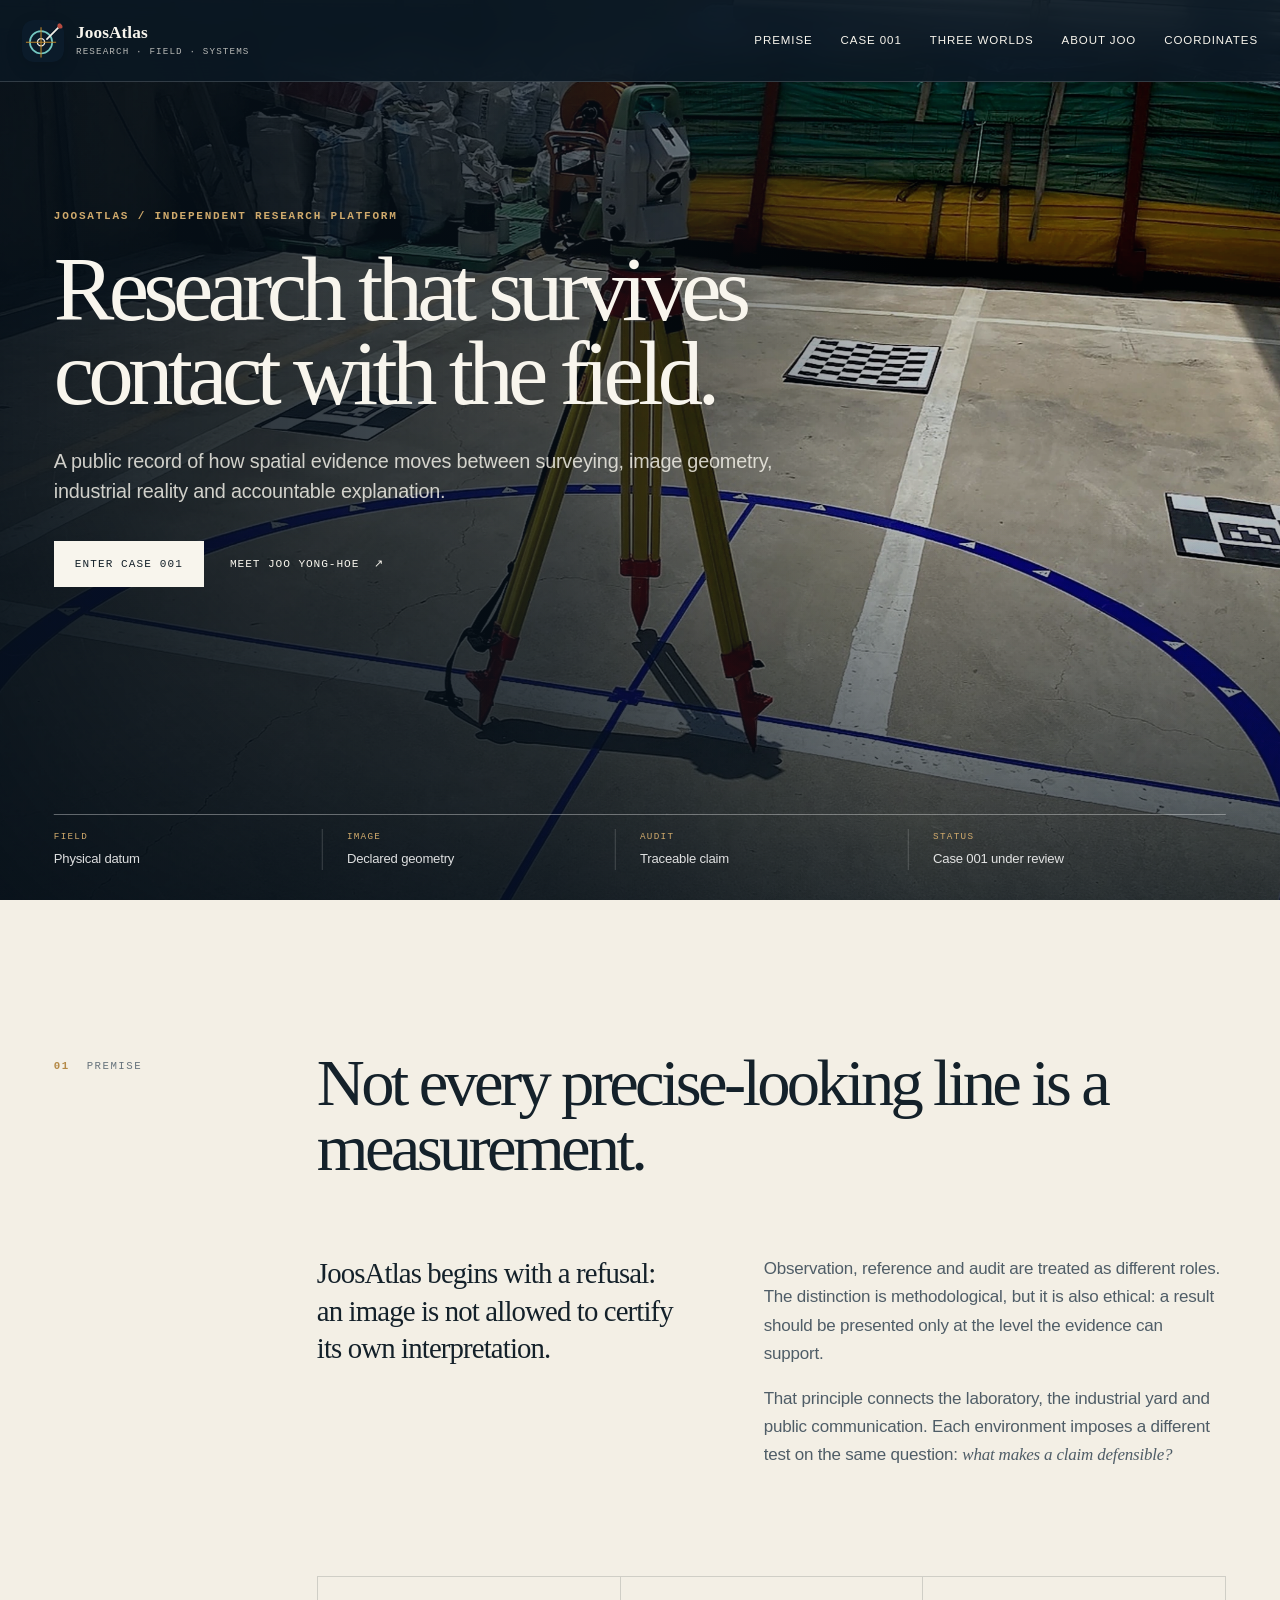
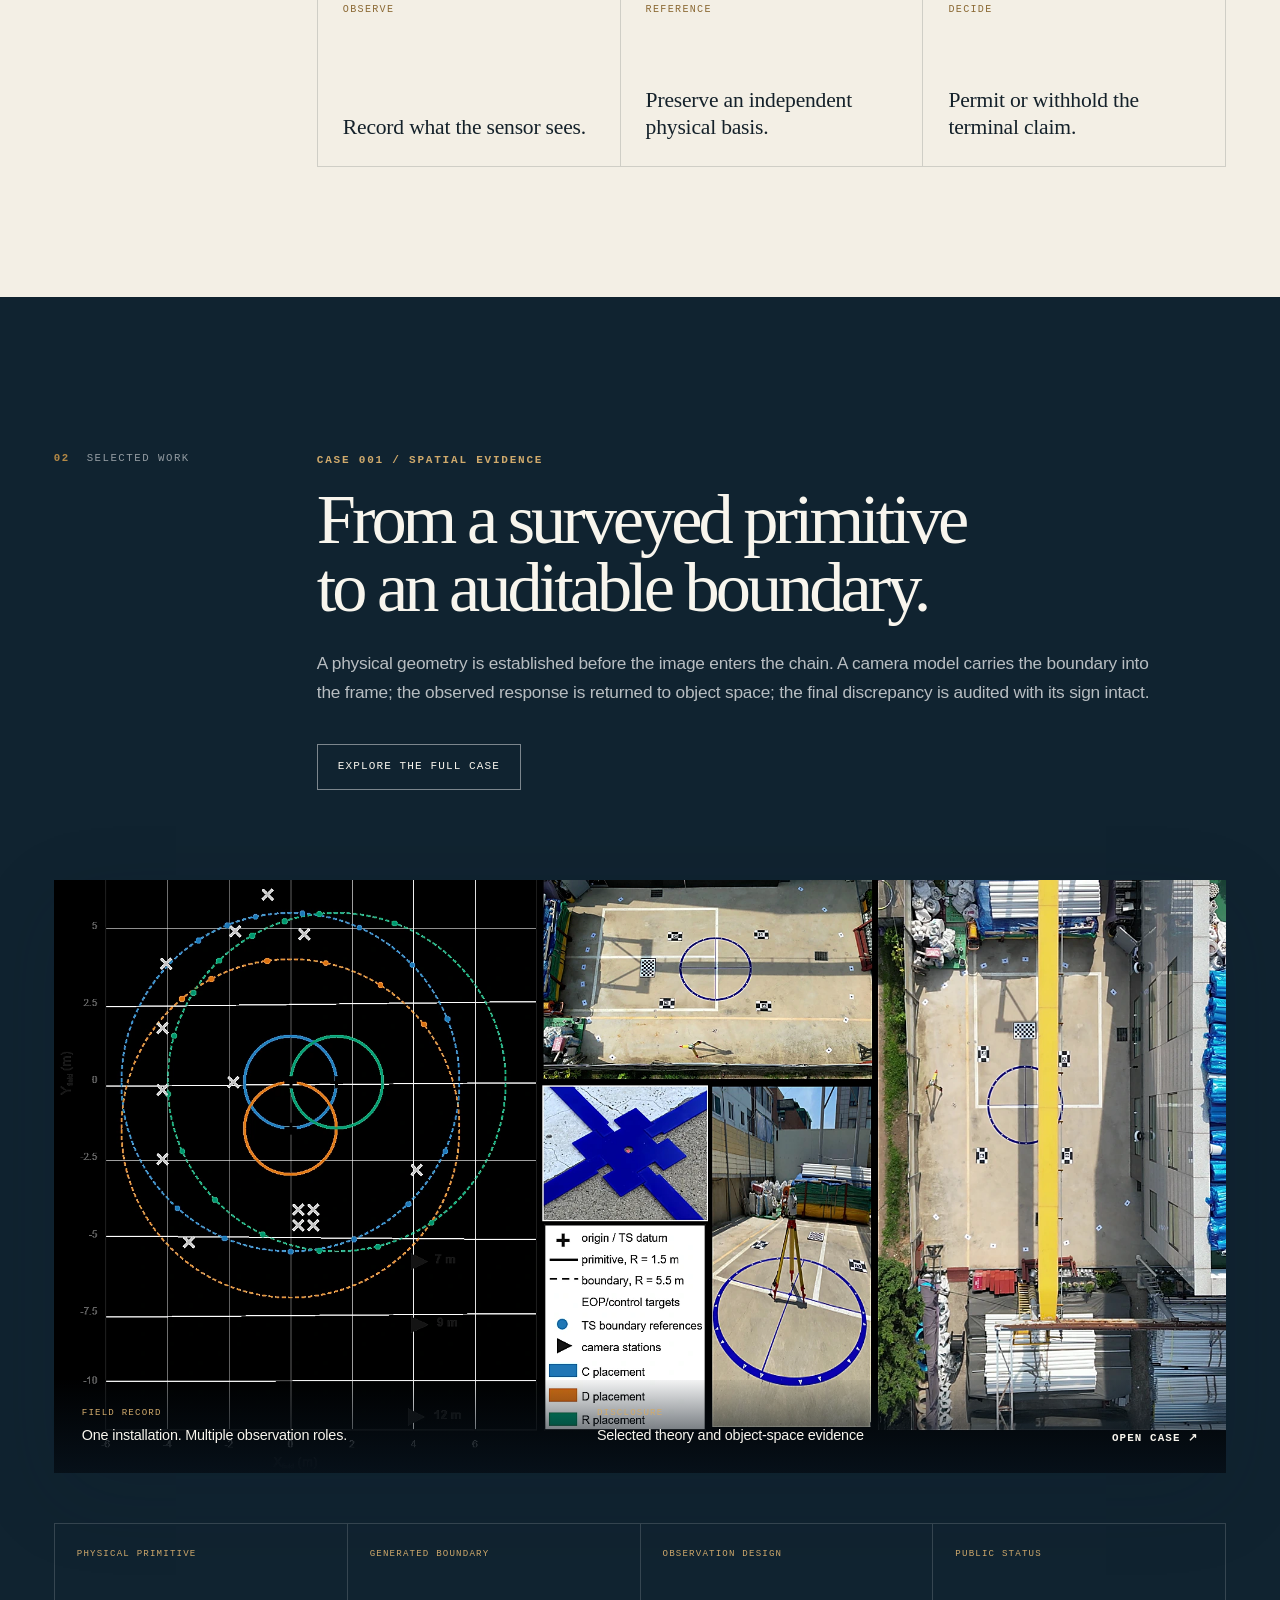
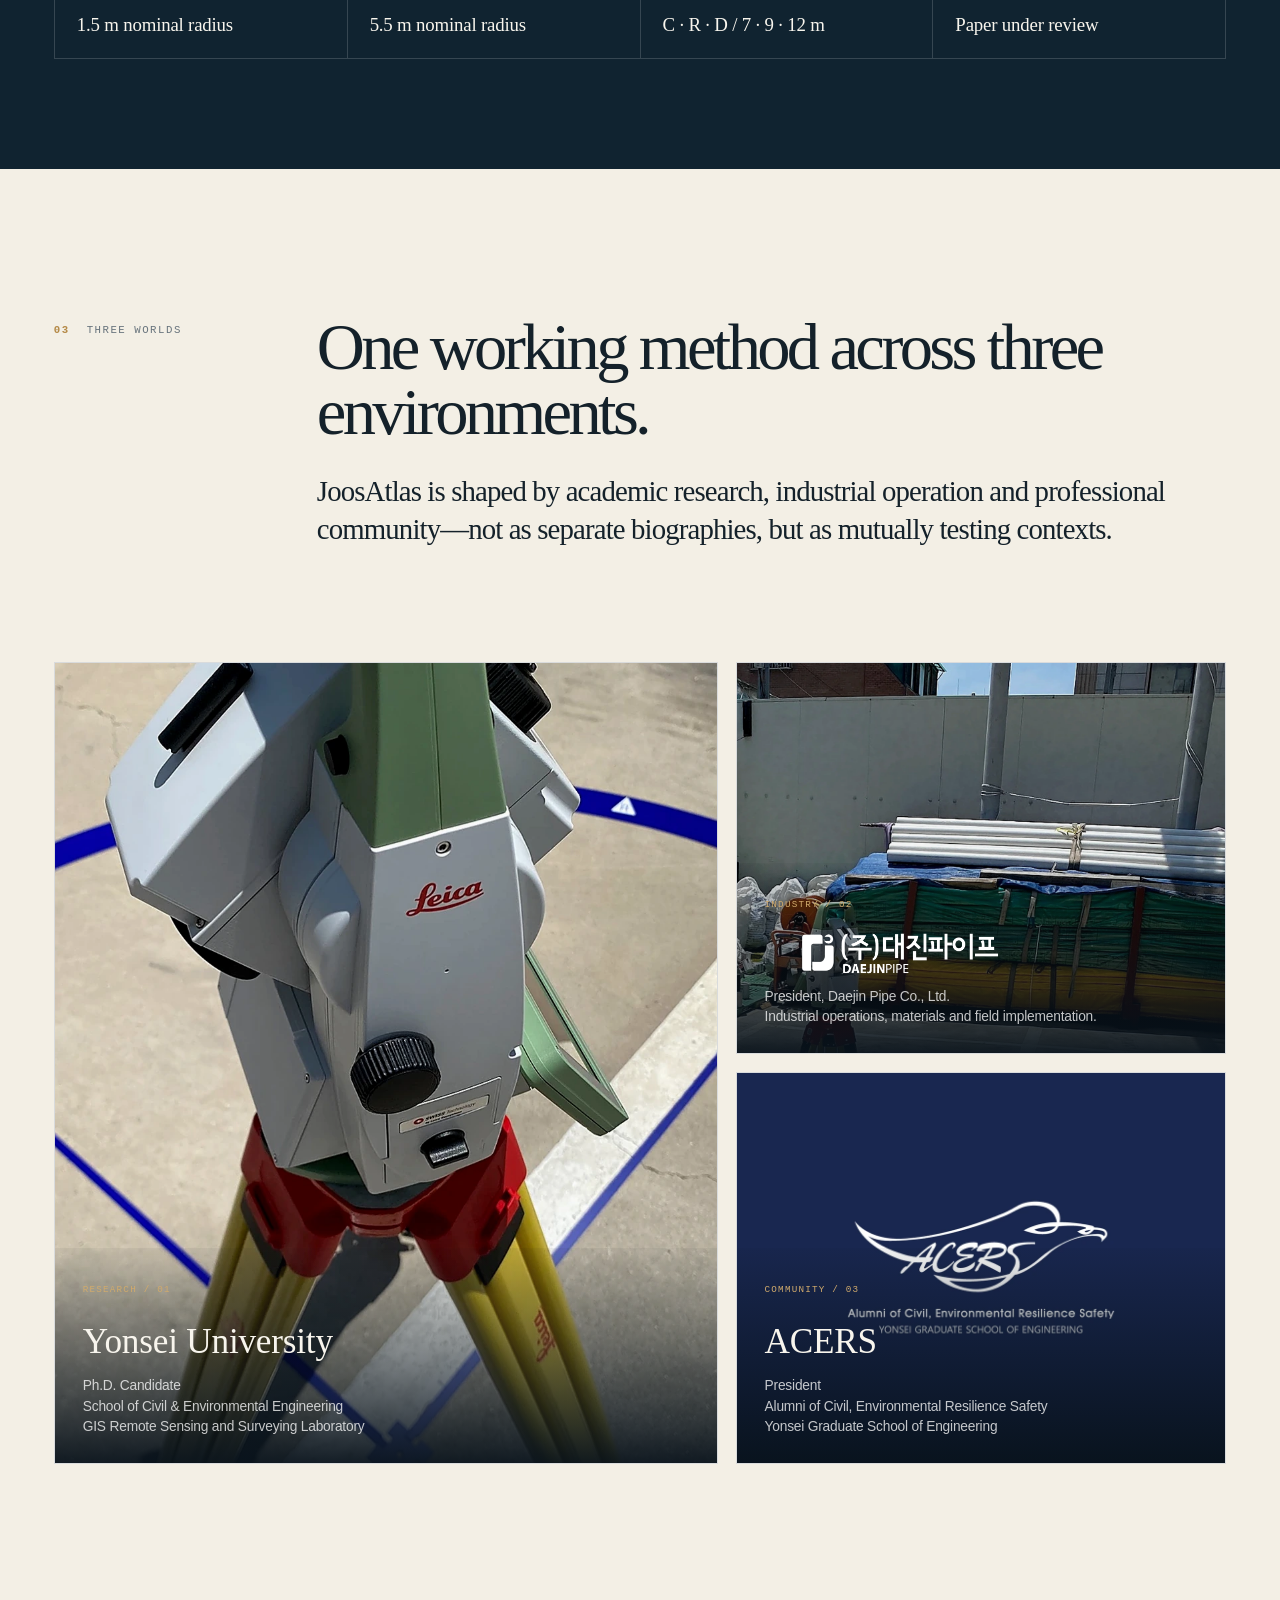
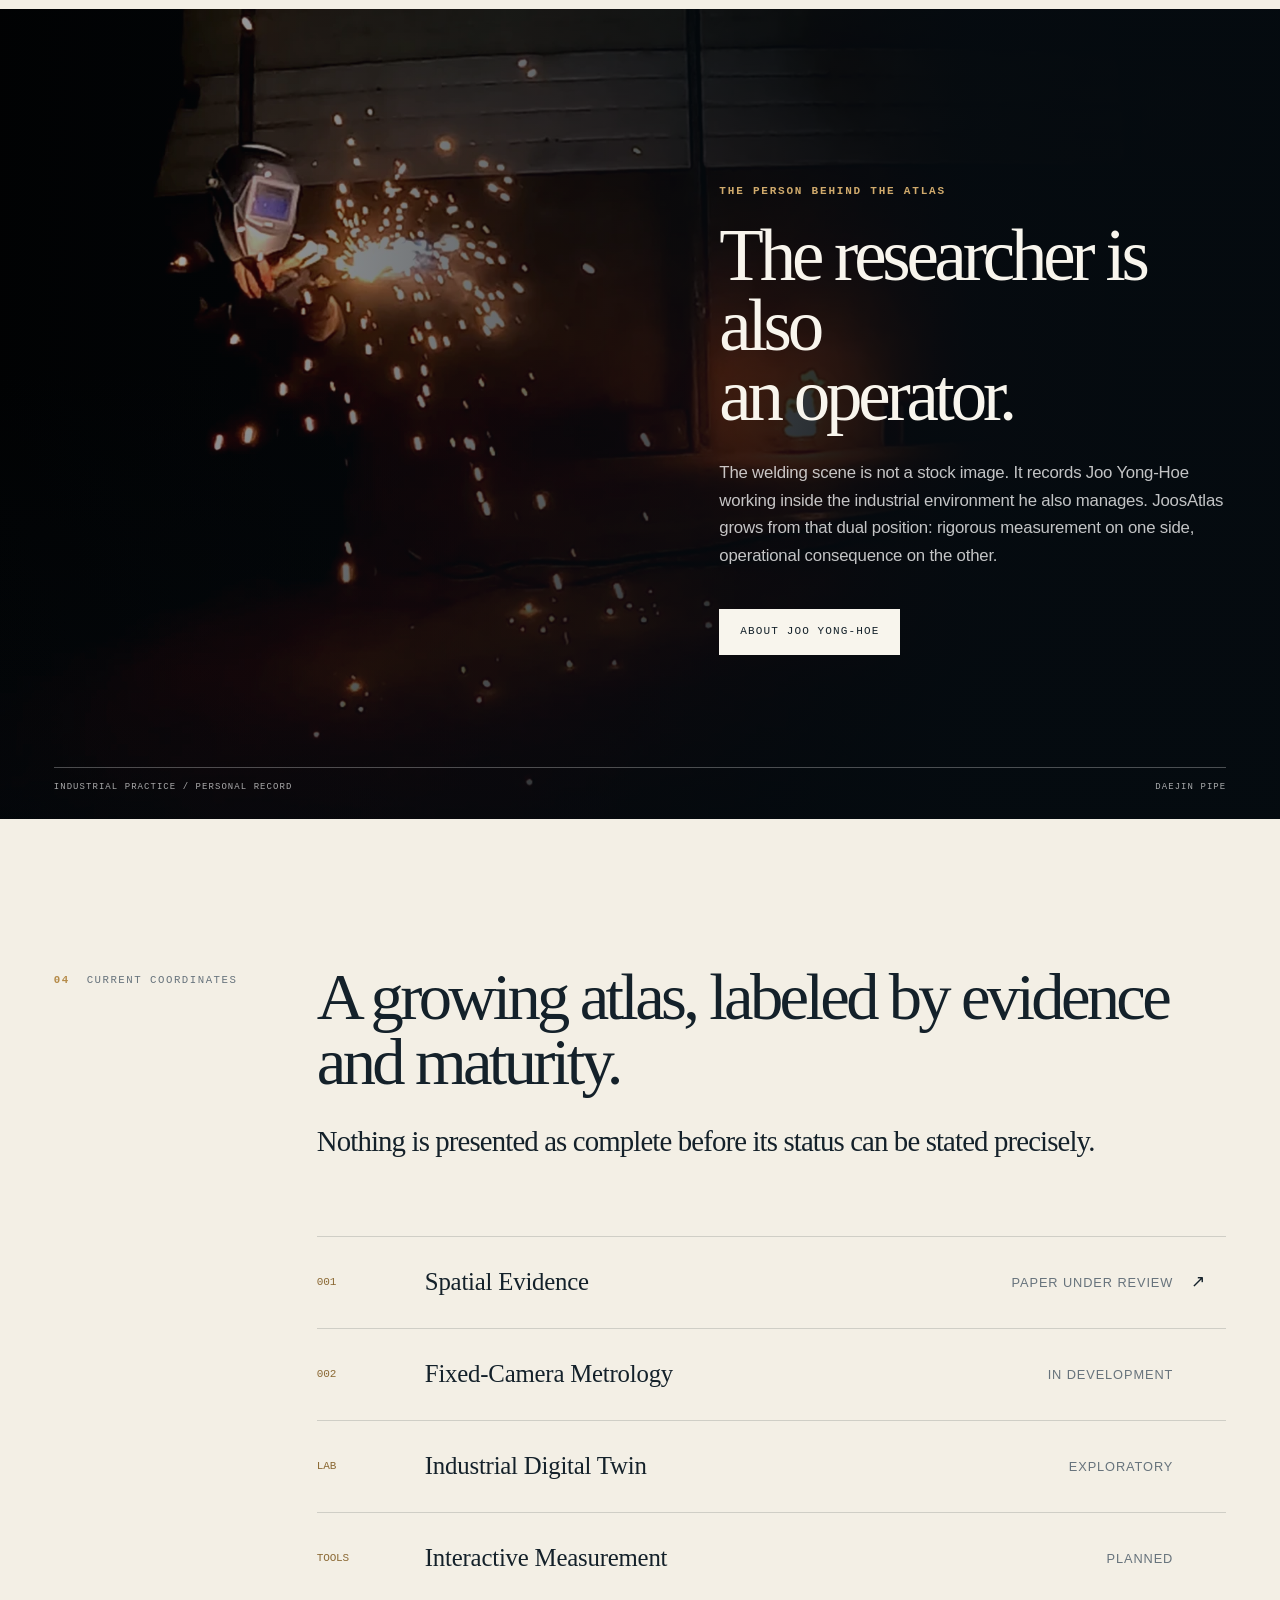
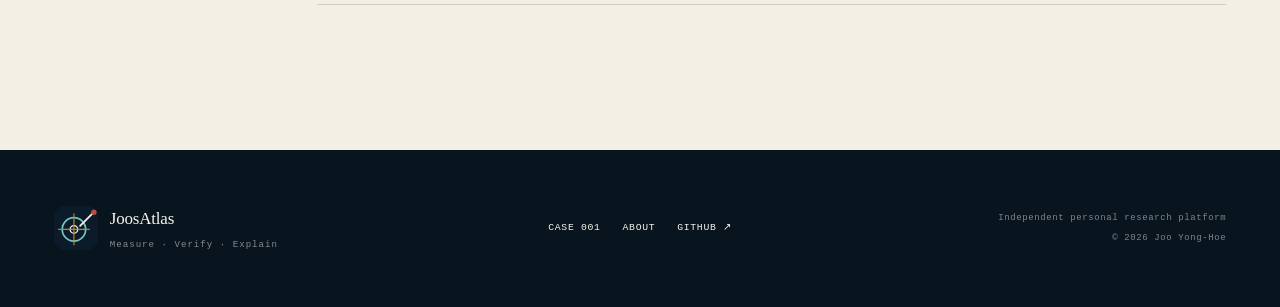
==== index.html @ e97484ca "Add files via upload Publish JoosAtlas v7 editorial rebuild" ====
<!doctype html>
<html lang="en">
<head>
  <meta charset="utf-8" />
  <meta name="viewport" content="width=device-width, initial-scale=1" />
  <title>JoosAtlas — Research, field systems and public evidence</title>
  <meta name="description" content="JoosAtlas is the independent research platform of Joo Yong-Hoe, connecting surveying, photogrammetry, computer vision, industrial operations and professional community." />
  <meta name="author" content="Joo Yong-Hoe" />
  <meta name="theme-color" content="#102330" />
  <meta property="og:title" content="JoosAtlas" />
  <meta property="og:description" content="Research that survives contact with the field." />
  <meta property="og:type" content="website" />
  <meta property="og:url" content="https://daejinpipero-gaja.github.io/JoosAtlas/" />
  <meta property="og:image" content="https://daejinpipero-gaja.github.io/JoosAtlas/assets/images/social-preview.jpg" />
  <link rel="icon" href="favicon.svg" type="image/svg+xml" />
  <link rel="stylesheet" href="styles.css" />
  <script type="application/ld+json">
  {
    "@context":"https://schema.org",
    "@type":"ProfilePage",
    "mainEntity":{
      "@type":"Person",
      "name":"Joo Yong-Hoe",
      "alternateName":"주용회",
      "jobTitle":"Researcher, industrial operator and builder",
      "affiliation":[
        {"@type":"Organization","name":"Yonsei University — GIS Remote Sensing and Surveying Laboratory"},
        {"@type":"Organization","name":"Daejin Pipe Co., Ltd."},
        {"@type":"Organization","name":"ACERS"}
      ]
    }
  }
  </script>
</head>
<body class="home-page">
  <a class="skip-link" href="#main">Skip to content</a>
  <div class="scroll-progress" aria-hidden="true"><span></span></div>

  <header class="site-header header-overlay">
    <a class="site-brand" href="index.html" aria-label="JoosAtlas home">
      <img src="assets/figures/joosatlas-mark.svg" alt="" />
      <span><strong>JoosAtlas</strong><small>RESEARCH · FIELD · SYSTEMS</small></span>
    </a>
    <button class="menu-button" aria-expanded="false" aria-controls="main-nav">INDEX</button>
    <nav id="main-nav" class="main-nav" aria-label="Primary navigation">
      <a href="#premise">Premise</a>
      <a href="#work">Case 001</a>
      <a href="#worlds">Three worlds</a>
      <a href="about.html">About Joo</a>
      <a href="#coordinates">Coordinates</a>
    </nav>
  </header>

  <main id="main">
    <section class="hero hero-home" data-header-theme="dark">
      <div class="hero-image-wrap">
        <img src="assets/images/home-hero.webp" alt="A total station installed over a surveyed circular primitive in an industrial field site." />
      </div>
      <div class="hero-shade"></div>
      <div class="hero-content section-frame">
        <p class="overline light">JOOSATLAS / INDEPENDENT RESEARCH PLATFORM</p>
        <h1>Research that survives<br />contact with the field.</h1>
        <p class="hero-deck">A public record of how spatial evidence moves between surveying, image geometry, industrial reality and accountable explanation.</p>
        <div class="hero-actions">
          <a class="button button-light" href="case-001.html">Enter Case 001</a>
          <a class="text-link light" href="about.html">Meet Joo Yong-Hoe <span>↗</span></a>
        </div>
      </div>
      <div class="hero-ledger section-frame">
        <div><span>FIELD</span><strong>Physical datum</strong></div>
        <div><span>IMAGE</span><strong>Declared geometry</strong></div>
        <div><span>AUDIT</span><strong>Traceable claim</strong></div>
        <div class="hero-ledger-last"><span>STATUS</span><strong>Case 001 under review</strong></div>
      </div>
    </section>

    <section id="premise" class="premise-section paper-section" data-header-theme="light">
      <div class="section-frame editorial-grid">
        <div class="section-index"><span>01</span><p>PREMISE</p></div>
        <div class="premise-copy">
          <h2>Not every precise-looking line is a measurement.</h2>
          <div class="two-column-copy">
            <p class="lead-copy">JoosAtlas begins with a refusal: an image is not allowed to certify its own interpretation.</p>
            <div>
              <p>Observation, reference and audit are treated as different roles. The distinction is methodological, but it is also ethical: a result should be presented only at the level the evidence can support.</p>
              <p>That principle connects the laboratory, the industrial yard and public communication. Each environment imposes a different test on the same question: <em>what makes a claim defensible?</em></p>
            </div>
          </div>
          <div class="premise-rules">
            <article><span>OBSERVE</span><strong>Record what the sensor sees.</strong></article>
            <article><span>REFERENCE</span><strong>Preserve an independent physical basis.</strong></article>
            <article><span>DECIDE</span><strong>Permit or withhold the terminal claim.</strong></article>
          </div>
        </div>
      </div>
    </section>

    <section id="work" class="selected-case dark-section" data-header-theme="dark">
      <div class="section-frame case-intro-grid">
        <div class="section-index section-index-light"><span>02</span><p>SELECTED WORK</p></div>
        <div class="case-intro-copy">
          <p class="overline light">CASE 001 / SPATIAL EVIDENCE</p>
          <h2>From a surveyed primitive<br />to an auditable boundary.</h2>
          <p>A physical geometry is established before the image enters the chain. A camera model carries the boundary into the frame; the observed response is returned to object space; the final discrepancy is audited with its sign intact.</p>
          <a class="button button-outline" href="case-001.html">Explore the full case</a>
        </div>
      </div>
      <a class="case-visual section-frame" href="case-001.html" aria-label="Open Case 001">
        <img src="assets/images/field-layout.webp" alt="Composite figure showing field geometry, camera placements and overhead photographs." />
        <div class="case-visual-caption">
          <div><span>FIELD RECORD</span><strong>One installation. Multiple observation roles.</strong></div>
          <div><span>DISCLOSURE</span><strong>Selected theory and object-space evidence</strong></div>
          <b>OPEN CASE ↗</b>
        </div>
      </a>
      <div class="case-facts section-frame">
        <div><span>PHYSICAL PRIMITIVE</span><strong>1.5 m nominal radius</strong></div>
        <div><span>GENERATED BOUNDARY</span><strong>5.5 m nominal radius</strong></div>
        <div><span>OBSERVATION DESIGN</span><strong>C · R · D / 7 · 9 · 12 m</strong></div>
        <div><span>PUBLIC STATUS</span><strong>Paper under review</strong></div>
      </div>
    </section>

    <section id="worlds" class="worlds-section paper-section" data-header-theme="light">
      <div class="section-frame worlds-heading editorial-grid">
        <div class="section-index"><span>03</span><p>THREE WORLDS</p></div>
        <div>
          <h2>One working method across three environments.</h2>
          <p class="lead-copy narrow">JoosAtlas is shaped by academic research, industrial operation and professional community—not as separate biographies, but as mutually testing contexts.</p>
        </div>
      </div>

      <div class="section-frame worlds-mosaic">
        <article class="world-card world-research reveal">
          <figure><img src="assets/images/instrument-editorial.webp" alt="Close view of a Leica total station positioned above a marked field datum." loading="lazy" /></figure>
          <div class="world-card-copy">
            <span>RESEARCH / 01</span>
            <h3>Yonsei University</h3>
            <p>Ph.D. Candidate<br />School of Civil & Environmental Engineering<br />GIS Remote Sensing and Surveying Laboratory</p>
          </div>
        </article>

        <article class="world-card world-industry reveal">
          <figure><img src="assets/images/daejin-yard.webp" alt="Pipe stock and operating yard at Daejin Pipe Co., Ltd." loading="lazy" /></figure>
          <div class="world-card-copy">
            <span>INDUSTRY / 02</span>
            <img class="daejin-wordmark" src="assets/images/daejinpipe.png" alt="Daejin Pipe" />
            <p>President, Daejin Pipe Co., Ltd.<br />Industrial operations, materials and field implementation.</p>
          </div>
        </article>

        <article class="world-card world-community reveal">
          <figure><img src="assets/images/acers-card.webp" alt="ACERS identity on a navy background." loading="lazy" /></figure>
          <div class="world-card-copy">
            <span>COMMUNITY / 03</span>
            <h3>ACERS</h3>
            <p>President<br />Alumni of Civil, Environmental Resilience Safety<br />Yonsei Graduate School of Engineering</p>
          </div>
        </article>
      </div>
    </section>

    <section class="operator-section" data-header-theme="dark">
      <div class="operator-image"><img src="assets/images/welding-wide.webp" alt="Joo Yong-Hoe performing welding work in an industrial workshop." loading="lazy" /></div>
      <div class="operator-shade"></div>
      <div class="operator-copy section-frame reveal">
        <p class="overline light">THE PERSON BEHIND THE ATLAS</p>
        <h2>The researcher is also<br />an operator.</h2>
        <p>The welding scene is not a stock image. It records Joo Yong-Hoe working inside the industrial environment he also manages. JoosAtlas grows from that dual position: rigorous measurement on one side, operational consequence on the other.</p>
        <a class="button button-light" href="about.html">About Joo Yong-Hoe</a>
      </div>
      <div class="operator-caption"><span>INDUSTRIAL PRACTICE / PERSONAL RECORD</span><span>DAEJIN PIPE</span></div>
    </section>

    <section id="coordinates" class="coordinates-section paper-section" data-header-theme="light">
      <div class="section-frame editorial-grid">
        <div class="section-index"><span>04</span><p>CURRENT COORDINATES</p></div>
        <div>
          <h2>A growing atlas, labeled by evidence and maturity.</h2>
          <p class="lead-copy narrow">Nothing is presented as complete before its status can be stated precisely.</p>
          <div class="coordinate-list">
            <a href="case-001.html"><span>001</span><strong>Spatial Evidence</strong><em>Paper under review</em><b>↗</b></a>
            <div><span>002</span><strong>Fixed-Camera Metrology</strong><em>In development</em></div>
            <div><span>LAB</span><strong>Industrial Digital Twin</strong><em>Exploratory</em></div>
            <div><span>TOOLS</span><strong>Interactive Measurement</strong><em>Planned</em></div>
          </div>
        </div>
      </div>
    </section>
  </main>

  <footer class="site-footer dark-footer">
    <div class="section-frame footer-grid">
      <div class="footer-brand">
        <img src="assets/figures/joosatlas-mark.svg" alt="" />
        <span><strong>JoosAtlas</strong><small>Measure · Verify · Explain</small></span>
      </div>
      <div class="footer-links"><a href="case-001.html">Case 001</a><a href="about.html">About</a><a href="https://github.com/daejinpipero-gaja/JoosAtlas">GitHub ↗</a></div>
      <div class="footer-meta"><span>Independent personal research platform</span><span>© 2026 Joo Yong-Hoe</span></div>
    </div>
  </footer>

  <script src="app.js"></script>
</body>
</html>
---- styles.css ----
:root{
  --navy:#102330;
  --navy-2:#0b1823;
  --navy-3:#17384d;
  --paper:#f3efe5;
  --paper-2:#e8e1d4;
  --ink:#14212a;
  --muted:#67737c;
  --steel:#93a0a8;
  --teal:#2f7f88;
  --teal-light:#74bdb9;
  --cobalt:#163e9b;
  --brass:#b48946;
  --brass-light:#d0aa6c;
  --red:#9b4038;
  --white:#f8f5ed;
  --line-dark:rgba(255,255,255,.16);
  --line-light:rgba(20,33,42,.16);
  --shadow:0 24px 80px rgba(12,25,35,.14);
  --serif:"Iowan Old Style","Palatino Linotype","Book Antiqua",Baskerville,Georgia,serif;
  --sans:"Helvetica Neue",Inter,"Segoe UI",Arial,sans-serif;
  --mono:"SFMono-Regular",Consolas,"Liberation Mono",monospace;
  --max:1480px;
  --gutter:clamp(24px,4.2vw,72px);
}

*{box-sizing:border-box}
html{scroll-behavior:smooth;background:var(--paper)}
body{margin:0;color:var(--ink);background:var(--paper);font-family:var(--sans);font-size:17px;line-height:1.65;letter-spacing:-.012em;overflow-x:hidden}
body.menu-open{overflow:hidden}
img{display:block;max-width:100%}
a{color:inherit;text-decoration:none}
button{font:inherit}
figure{margin:0}
::selection{background:rgba(180,137,70,.28)}
.skip-link{position:absolute;left:-9999px;top:0;z-index:999;background:var(--white);color:var(--ink);padding:12px 18px}.skip-link:focus{left:12px;top:12px}

.section-frame{width:min(calc(100% - var(--gutter)*2),var(--max));margin-inline:auto}
.paper-section{background:var(--paper);color:var(--ink)}
.dark-section{background:var(--navy);color:var(--white)}

.scroll-progress{position:fixed;left:0;right:0;top:0;height:3px;z-index:120;pointer-events:none;background:transparent}.scroll-progress span{display:block;height:100%;width:0;background:var(--brass)}

.site-header{position:fixed;top:0;left:0;right:0;height:82px;z-index:100;display:flex;align-items:center;justify-content:space-between;padding-inline:max(22px,calc((100vw - var(--max))/2));transition:background .35s ease,color .35s ease,border-color .35s ease,backdrop-filter .35s ease}
.site-header.header-overlay{color:var(--white);background:linear-gradient(180deg,rgba(7,17,25,.82),rgba(7,17,25,.25),transparent);border-bottom:1px solid transparent}
.site-header.header-paper,.site-header.is-paper{color:var(--ink);background:rgba(243,239,229,.92);backdrop-filter:blur(16px);border-bottom:1px solid var(--line-light)}
.site-header.is-dark{color:var(--white);background:rgba(11,24,35,.9);backdrop-filter:blur(16px);border-bottom:1px solid var(--line-dark)}
.site-brand{display:flex;align-items:center;gap:12px;min-width:220px}.site-brand img{width:42px;height:42px;box-shadow:0 6px 18px rgba(0,0,0,.12);border-radius:12px}.site-brand span{display:grid;line-height:1.05}.site-brand strong{font-family:var(--serif);font-size:1.08rem;letter-spacing:.005em}.site-brand small{font-family:var(--mono);font-size:.58rem;letter-spacing:.12em;opacity:.72;margin-top:5px}
.main-nav{display:flex;align-items:center;gap:28px;font-size:.72rem;letter-spacing:.08em;text-transform:uppercase}.main-nav a{position:relative;padding-block:8px}.main-nav a:after{content:"";position:absolute;left:0;right:100%;bottom:2px;height:1px;background:currentColor;transition:right .25s ease}.main-nav a:hover:after,.main-nav a:focus-visible:after{right:0}
.menu-button{display:none;background:none;border:1px solid currentColor;color:inherit;padding:9px 13px;font-family:var(--mono);font-size:.65rem;letter-spacing:.1em}

.overline,.section-kicker{font-family:var(--mono);font-size:.69rem;line-height:1.3;letter-spacing:.16em;text-transform:uppercase;font-weight:700}.overline.light{color:var(--brass-light)}.overline.dark{color:#8b6934}
.section-index{display:flex;align-items:flex-start;gap:17px;padding-top:8px;font-family:var(--mono);font-size:.67rem;letter-spacing:.14em}.section-index span{color:var(--brass);font-weight:700}.section-index p{margin:0;color:var(--muted)}.section-index-light p{color:rgba(255,255,255,.55)}
.editorial-grid{display:grid;grid-template-columns:minmax(150px,.34fr) minmax(0,1.66fr);gap:clamp(40px,6vw,110px)}
.lead-copy{font-family:var(--serif);font-size:clamp(1.5rem,2.25vw,2.3rem);line-height:1.3;letter-spacing:-.03em}.lead-copy.narrow{max-width:850px}
.button{display:inline-flex;align-items:center;justify-content:center;min-height:46px;padding:0 20px;border:1px solid transparent;font-family:var(--mono);font-size:.69rem;letter-spacing:.1em;text-transform:uppercase;transition:background .25s,color .25s,border-color .25s,transform .25s}.button:hover{transform:translateY(-2px)}.button-light{background:var(--white);color:var(--ink)}.button-outline{border-color:rgba(255,255,255,.45);color:var(--white)}.button-outline:hover{background:var(--white);color:var(--ink)}.text-link{font-family:var(--mono);font-size:.7rem;letter-spacing:.08em;text-transform:uppercase}.text-link span{display:inline-block;margin-left:7px}.text-link.light{color:var(--white)}
.reveal{opacity:0;transform:translateY(28px);transition:opacity .8s ease,transform .8s ease}.reveal.is-visible{opacity:1;transform:none}

/* Home hero */
.hero{position:relative;overflow:hidden}.hero-home{height:max(760px,100vh);min-height:760px;color:var(--white)}.hero-image-wrap,.hero-shade{position:absolute;inset:0}.hero-image-wrap img{width:100%;height:100%;object-fit:cover;object-position:center 47%;transform:scale(1.015);will-change:transform}.hero-shade{background:linear-gradient(90deg,rgba(6,16,25,.93) 0%,rgba(6,16,25,.68) 43%,rgba(6,16,25,.16) 72%),linear-gradient(0deg,rgba(6,16,25,.74) 0%,transparent 45%)}
.hero-content{position:relative;z-index:3;padding-top:clamp(170px,22vh,245px);max-width:100%}.hero-content h1{font-family:var(--serif);font-weight:500;font-size:clamp(4.4rem,7.1vw,7.7rem);line-height:.92;letter-spacing:-.063em;margin:25px 0 30px;max-width:1050px}.hero-deck{font-size:clamp(1.05rem,1.55vw,1.35rem);line-height:1.55;color:rgba(248,245,237,.82);max-width:760px}.hero-actions{display:flex;align-items:center;gap:26px;margin-top:34px}.hero-ledger{position:absolute;z-index:4;left:50%;transform:translateX(-50%);bottom:30px;display:grid;grid-template-columns:repeat(4,1fr);border-top:1px solid rgba(255,255,255,.35);padding-top:14px}.hero-ledger>div{border-right:1px solid rgba(255,255,255,.18);padding-right:24px;margin-right:24px;display:grid;gap:4px}.hero-ledger>div:last-child{border-right:0;margin-right:0}.hero-ledger span{font-family:var(--mono);font-size:.58rem;letter-spacing:.14em;color:var(--brass-light)}.hero-ledger strong{font-weight:500;font-size:.82rem;color:rgba(255,255,255,.86)}

/* Premise */
.premise-section{padding:150px 0 130px}.premise-copy h2,.worlds-heading h2,.coordinates-section h2,.working-method h2{font-family:var(--serif);font-weight:500;font-size:clamp(3.1rem,5.2vw,5.8rem);line-height:.98;letter-spacing:-.055em;margin:0}.two-column-copy{display:grid;grid-template-columns:.8fr 1fr;gap:clamp(45px,6vw,100px);margin-top:75px}.two-column-copy p{margin-top:0}.two-column-copy>div p{color:#4f5d67}.two-column-copy em{font-family:var(--serif)}.premise-rules{display:grid;grid-template-columns:repeat(3,1fr);margin-top:90px;border-top:1px solid var(--line-light);border-left:1px solid var(--line-light)}.premise-rules article{min-height:190px;padding:25px;border-right:1px solid var(--line-light);border-bottom:1px solid var(--line-light);display:flex;flex-direction:column;justify-content:space-between}.premise-rules span{font-family:var(--mono);font-size:.63rem;letter-spacing:.13em;color:#8b6934}.premise-rules strong{font-family:var(--serif);font-size:1.35rem;font-weight:500;line-height:1.25}

/* Selected case */
.selected-case{padding:145px 0 110px}.case-intro-grid{display:grid;grid-template-columns:minmax(150px,.34fr) minmax(0,1.66fr);gap:clamp(40px,6vw,110px)}.case-intro-copy h2,.theory-heading h2,.evidence-heading h2,.claim-grid h2,.release-grid h2{font-family:var(--serif);font-weight:500;font-size:clamp(3.2rem,5.5vw,6.2rem);line-height:.96;letter-spacing:-.057em;margin:19px 0 28px}.case-intro-copy>p:not(.overline){font-size:1.08rem;color:rgba(255,255,255,.7);max-width:850px}.case-intro-copy .button{margin-top:20px}.case-visual{display:block;position:relative;margin-top:90px;background:#07111a;box-shadow:var(--shadow);overflow:hidden}.case-visual img{width:100%;aspect-ratio:16/8.1;object-fit:cover;transition:transform .8s ease,filter .8s ease}.case-visual:hover img{transform:scale(1.015);filter:brightness(.92)}.case-visual-caption{position:absolute;left:0;right:0;bottom:0;padding:25px 28px;display:grid;grid-template-columns:1fr 1fr auto;gap:30px;align-items:end;color:var(--white);background:linear-gradient(0deg,rgba(7,17,26,.96),rgba(7,17,26,.05))}.case-visual-caption>div{display:grid;gap:4px}.case-visual-caption span{font-family:var(--mono);font-size:.57rem;letter-spacing:.13em;color:var(--brass-light)}.case-visual-caption strong{font-size:.9rem;font-weight:500}.case-visual-caption b{font-family:var(--mono);font-size:.68rem;letter-spacing:.1em}.case-facts{display:grid;grid-template-columns:repeat(4,1fr);border-top:1px solid var(--line-dark);border-left:1px solid var(--line-dark);margin-top:50px}.case-facts>div{min-height:135px;padding:22px;border-right:1px solid var(--line-dark);border-bottom:1px solid var(--line-dark);display:flex;flex-direction:column;justify-content:space-between}.case-facts span{font-family:var(--mono);font-size:.57rem;letter-spacing:.13em;color:var(--brass-light)}.case-facts strong{font-family:var(--serif);font-weight:500;font-size:1.18rem;line-height:1.25}

/* Worlds */
.worlds-section{padding:145px 0}.worlds-heading{align-items:start}.worlds-mosaic{display:grid;grid-template-columns:1.15fr .85fr;grid-template-rows:auto auto;gap:18px;margin-top:85px}.world-card{position:relative;overflow:hidden;background:#fff;border:1px solid var(--line-light)}.world-card figure{height:100%;min-height:430px;overflow:hidden}.world-card figure img{width:100%;height:100%;object-fit:cover;transition:transform .8s ease}.world-card:hover figure img{transform:scale(1.02)}.world-card-copy{position:absolute;left:0;right:0;bottom:0;padding:25px 28px;background:linear-gradient(0deg,rgba(8,18,27,.95),rgba(8,18,27,.05));color:var(--white)}.world-card-copy>span{font-family:var(--mono);font-size:.58rem;letter-spacing:.13em;color:var(--brass-light)}.world-card-copy h3{font-family:var(--serif);font-size:2.2rem;font-weight:500;margin:12px 0 5px}.world-card-copy p{font-size:.86rem;line-height:1.5;color:rgba(255,255,255,.76);margin:0}.world-research{grid-row:1/3}.world-research figure{min-height:800px}.world-industry figure,.world-community figure{min-height:390px}.daejin-wordmark{width:min(270px,75%);max-height:70px;object-fit:contain;object-position:left;margin:14px 0 10px;filter:brightness(0) invert(1)}

/* Operator */
.operator-section{min-height:90vh;position:relative;color:var(--white);display:flex;align-items:center;overflow:hidden}.operator-image,.operator-shade{position:absolute;inset:0}.operator-image img{width:100%;height:100%;object-fit:cover;object-position:center}.operator-shade{background:linear-gradient(90deg,rgba(5,11,16,.2),rgba(5,11,16,.65) 48%,rgba(5,11,16,.96) 76%),linear-gradient(0deg,rgba(5,11,16,.52),transparent 55%)}.operator-copy{position:relative;z-index:2;padding-left:52%;max-width:none}.operator-copy h2{font-family:var(--serif);font-size:clamp(3.4rem,5.7vw,6.5rem);line-height:.96;font-weight:500;letter-spacing:-.058em;margin:22px 0 28px}.operator-copy p:not(.overline){max-width:660px;color:rgba(255,255,255,.76);font-size:1.05rem}.operator-copy .button{margin-top:22px}.operator-caption{position:absolute;z-index:3;left:var(--gutter);right:var(--gutter);bottom:24px;border-top:1px solid rgba(255,255,255,.28);padding-top:12px;display:flex;justify-content:space-between;font-family:var(--mono);font-size:.56rem;letter-spacing:.12em;color:rgba(255,255,255,.65)}

/* Coordinates */
.coordinates-section{padding:145px 0}.coordinate-list{margin-top:75px;border-top:1px solid var(--line-light)}.coordinate-list>a,.coordinate-list>div{display:grid;grid-template-columns:90px 1fr auto 35px;align-items:center;gap:18px;min-height:92px;border-bottom:1px solid var(--line-light);transition:background .25s,padding .25s}.coordinate-list>a:hover{background:rgba(180,137,70,.07);padding-inline:15px}.coordinate-list span{font-family:var(--mono);font-size:.69rem;color:#8b6934}.coordinate-list strong{font-family:var(--serif);font-size:1.55rem;font-weight:500}.coordinate-list em{font-style:normal;color:var(--muted);font-size:.8rem;text-transform:uppercase;letter-spacing:.07em}.coordinate-list b{font-weight:400}

/* About */
.about-hero{padding:170px 0 125px}.about-hero-grid{display:grid;grid-template-columns:1fr .9fr;gap:clamp(70px,9vw,160px);align-items:end}.about-hero-title h1{font-family:var(--serif);font-size:clamp(4.5rem,7.5vw,8rem);line-height:.9;letter-spacing:-.068em;font-weight:500;margin:25px 0 28px}.about-name{font-family:var(--serif);font-size:1.6rem}.about-name span{font-family:var(--sans);font-size:.95rem;color:var(--muted);margin-left:12px}.about-hero-copy p{color:#4e5b64}.about-hero-copy .lead-copy{color:var(--ink)}.about-hero-image{margin-top:90px}.about-hero-image img{width:100%;aspect-ratio:16/8.5;object-fit:cover}.about-hero-image figcaption{display:flex;justify-content:space-between;border-top:1px solid var(--line-light);padding-top:12px;margin-top:12px;font-family:var(--mono);font-size:.57rem;letter-spacing:.11em;color:var(--muted)}
.profile-chapter{padding:140px 0}.profile-grid{display:grid;grid-template-columns:1.05fr .95fr;gap:clamp(65px,8vw,140px);align-items:center}.profile-grid-reverse{grid-template-columns:.95fr 1.05fr}.profile-image img{width:100%;aspect-ratio:4/4.3;object-fit:cover;box-shadow:var(--shadow)}.profile-logo-stage img{object-fit:contain;background:#14274f;padding:45px}.profile-copy h2{font-family:var(--serif);font-size:clamp(3.1rem,5vw,5.8rem);font-weight:500;line-height:.98;letter-spacing:-.055em;margin:22px 0 30px}.profile-copy>p:not(.overline){color:rgba(255,255,255,.72)}.paper-section .profile-copy>p:not(.overline){color:#4d5a63}.profile-ledger{margin:42px 0 0;border-top:1px solid var(--line-dark)}.profile-ledger>div{display:grid;grid-template-columns:140px 1fr;gap:25px;padding:15px 0;border-bottom:1px solid var(--line-dark)}.profile-ledger dt{font-family:var(--mono);font-size:.61rem;letter-spacing:.1em;color:var(--brass-light);text-transform:uppercase}.profile-ledger dd{margin:0;font-size:.9rem;color:rgba(255,255,255,.84)}.light-ledger{border-color:var(--line-light)}.light-ledger>div{border-color:var(--line-light)}.light-ledger dt{color:#8b6934}.light-ledger dd{color:var(--ink)}.profile-logo{max-width:330px;margin:30px 0 15px}.community-profile{background:#14264a;color:var(--white)}
.working-method{padding:140px 0}.method-verbs{display:grid;grid-template-columns:repeat(4,1fr);margin-top:75px;border-left:1px solid var(--line-light);border-top:1px solid var(--line-light)}.method-verbs article{min-height:250px;padding:24px;border-right:1px solid var(--line-light);border-bottom:1px solid var(--line-light)}.method-verbs span{font-family:var(--mono);font-size:.63rem;color:#8b6934}.method-verbs h3{font-family:var(--serif);font-size:2rem;font-weight:500;margin:45px 0 10px}.method-verbs p{color:var(--muted);font-size:.9rem}.about-quote{font-family:var(--serif);font-size:clamp(2.2rem,4vw,4.2rem);line-height:1.12;letter-spacing:-.04em;margin:85px 0 0;padding-left:28px;border-left:4px solid var(--brass)}

/* Case hero */
.case-hero{min-height:100vh;position:relative;color:var(--white);display:flex;align-items:end;padding-bottom:90px;overflow:hidden}.case-hero-image,.case-hero-shade{position:absolute;inset:0}.case-hero-image img{width:100%;height:100%;object-fit:cover;object-position:center 58%;transform:scale(1.01)}.case-hero-shade{background:linear-gradient(90deg,rgba(6,16,24,.95),rgba(6,16,24,.68) 48%,rgba(6,16,24,.12)),linear-gradient(0deg,rgba(6,16,24,.82),transparent 58%)}.case-hero-copy{position:relative;z-index:2}.case-hero-copy h1{font-family:var(--serif);font-weight:500;font-size:clamp(4.2rem,7.3vw,8rem);line-height:.92;letter-spacing:-.066em;margin:25px 0 28px;max-width:1200px}.case-hero-copy>p:not(.overline){font-size:1.2rem;max-width:700px;color:rgba(255,255,255,.8)}.case-hero-tags{display:flex;gap:10px;flex-wrap:wrap;margin-top:28px}.case-hero-tags span{border:1px solid rgba(255,255,255,.3);padding:8px 11px;font-family:var(--mono);font-size:.59rem;letter-spacing:.09em}.case-hero-caption{position:absolute;z-index:3;bottom:20px;left:var(--gutter);right:var(--gutter);display:flex;justify-content:space-between;border-top:1px solid rgba(255,255,255,.3);padding-top:11px;font-family:var(--mono);font-size:.56rem;letter-spacing:.12em;color:rgba(255,255,255,.68)}

/* Question */
.case-question{padding:145px 0}.case-question h2,.field-section h2,.interpretation-section h2{font-family:var(--serif);font-weight:500;font-size:clamp(3.2rem,5.6vw,6.3rem);line-height:.97;letter-spacing:-.056em;margin:0}.question-columns{display:grid;grid-template-columns:.75fr 1fr;gap:80px;margin-top:75px}.question-columns p{margin-top:0}.question-columns>div p{color:#4f5d66}.question-contrast{display:grid;grid-template-columns:1fr 70px 1fr;align-items:center;margin-top:85px;border-top:1px solid var(--line-light);border-bottom:1px solid var(--line-light)}.question-contrast article{padding:30px 10px 35px}.question-contrast article span{font-family:var(--mono);font-size:.59rem;letter-spacing:.12em;color:#8b6934}.question-contrast article strong{display:block;font-family:var(--serif);font-size:1.55rem;font-weight:500;line-height:1.25;margin:18px 0 9px}.question-contrast article p{font-size:.86rem;color:var(--muted);margin:0}.contrast-arrow{font-family:var(--serif);font-size:3rem;text-align:center;color:var(--red)}

/* Theory */
.theory-section{padding:145px 0}.theory-heading{align-items:start}.method-chain-figure{margin-top:85px}.method-chain-figure img{width:100%;box-shadow:0 28px 90px rgba(0,0,0,.23)}.method-chain-figure figcaption{font-family:var(--mono);font-size:.6rem;letter-spacing:.08em;color:rgba(255,255,255,.58);margin-top:13px}.equation-ledger{margin-top:90px;border-top:1px solid var(--line-dark)}.equation-card{display:grid;grid-template-columns:220px 1fr;gap:45px;padding:40px 0;border-bottom:1px solid var(--line-dark)}.equation-meta{display:flex;gap:18px;font-family:var(--mono);font-size:.62rem;letter-spacing:.11em}.equation-meta span{color:var(--brass-light)}.equation-meta p{margin:0;color:rgba(255,255,255,.56)}.equation-body h3{font-family:var(--serif);font-size:1.8rem;font-weight:500;margin:0 0 20px}.equation-body math{font-size:clamp(1.45rem,2.3vw,2.4rem);color:var(--white);margin:18px 0 21px;overflow-x:auto;overflow-y:hidden}.equation-body p{color:rgba(255,255,255,.67);max-width:900px;margin-bottom:0}.equation-note{font-family:var(--mono);font-size:.6rem;letter-spacing:.07em;color:rgba(255,255,255,.46);margin-top:25px}

/* Field */
.field-section{padding:145px 0}.field-layout-figure{margin-top:85px}.field-layout-figure img{width:100%;box-shadow:var(--shadow)}.field-layout-figure figcaption{display:grid;grid-template-columns:220px 1fr;gap:35px;border-top:1px solid var(--line-light);padding-top:14px;margin-top:13px}.field-layout-figure figcaption span{font-family:var(--mono);font-size:.6rem;letter-spacing:.11em;color:#8b6934}.field-layout-figure figcaption p{margin:0;color:var(--muted);font-size:.84rem}.field-reading{display:grid;grid-template-columns:repeat(4,1fr);border-top:1px solid var(--line-light);border-left:1px solid var(--line-light);margin-top:75px}.field-reading article{min-height:220px;padding:23px;border-right:1px solid var(--line-light);border-bottom:1px solid var(--line-light)}.field-reading span{font-family:var(--mono);font-size:.63rem;color:#8b6934}.field-reading h3{font-family:var(--serif);font-size:1.6rem;font-weight:500;margin:42px 0 10px}.field-reading p{font-size:.86rem;color:var(--muted);margin:0}

/* Evidence */
.evidence-section{padding:145px 0}.evidence-heading{align-items:start}.evidence-heading>div:last-child>p:not(.overline){max-width:760px;color:rgba(255,255,255,.68)}.evidence-explorer{margin-top:80px;border:1px solid var(--line-dark);background:var(--navy-2)}.evidence-controls{display:flex;justify-content:space-between;gap:20px;border-bottom:1px solid var(--line-dark);padding:16px}.segmented{display:flex;gap:4px;flex-wrap:wrap}.segmented button{background:transparent;color:rgba(255,255,255,.62);border:1px solid transparent;padding:10px 13px;font-family:var(--mono);font-size:.61rem;letter-spacing:.09em;cursor:pointer}.segmented button.active{background:var(--white);color:var(--ink)}.segmented.compact button.active{background:var(--brass);color:#111}.evidence-body{display:grid;grid-template-columns:minmax(0,1fr) 310px;min-height:680px}.evidence-figure{position:relative;background:#ecebea;display:flex;align-items:center;justify-content:center;overflow:hidden}.evidence-figure img{width:100%;height:100%;object-fit:contain}.figure-expand{position:absolute;right:15px;bottom:15px;background:rgba(11,24,35,.88);border:1px solid rgba(255,255,255,.25);color:#fff;padding:9px 11px;font-family:var(--mono);font-size:.56rem;letter-spacing:.08em;cursor:pointer}.evidence-panel{padding:28px;border-left:1px solid var(--line-dark);display:flex;flex-direction:column}.evidence-panel>div>span,.evidence-panel dl dt{font-family:var(--mono);font-size:.57rem;letter-spacing:.11em;color:var(--brass-light)}.evidence-panel>div>strong{display:block;font-family:var(--serif);font-size:4.2rem;font-weight:500;margin:13px 0 8px}.evidence-panel>div>p{color:rgba(255,255,255,.64);font-size:.86rem}.evidence-panel dl{margin:32px 0 0;border-top:1px solid var(--line-dark)}.evidence-panel dl>div{display:flex;justify-content:space-between;gap:20px;padding:15px 0;border-bottom:1px solid var(--line-dark)}.evidence-panel dl dd{margin:0;font-family:var(--serif);font-size:1.25rem}.evidence-caveat{margin-top:auto;font-family:var(--mono);font-size:.58rem;line-height:1.65;color:rgba(255,255,255,.46)}.placement-comparison{display:grid;grid-template-columns:repeat(3,1fr);border-top:1px solid var(--line-dark)}.placement-comparison article{display:grid;grid-template-columns:45px 1fr auto;gap:15px;align-items:center;padding:21px;border-right:1px solid var(--line-dark)}.placement-comparison article:last-child{border-right:0}.placement-comparison span{font-family:var(--mono);font-size:.64rem;color:var(--brass-light)}.placement-comparison article>div{height:6px;background:rgba(255,255,255,.12)}.placement-comparison i{display:block;width:var(--value);height:100%;background:var(--teal-light)}.placement-comparison strong{font-family:var(--serif);font-weight:500}.placement-comparison small{grid-column:2/4;font-family:var(--mono);font-size:.54rem;color:rgba(255,255,255,.45)}

/* Interpretation */
.interpretation-section{padding:145px 0}.interpretation-grid{display:grid;grid-template-columns:repeat(3,1fr);margin-top:75px;border-top:1px solid var(--line-light);border-left:1px solid var(--line-light)}.interpretation-grid article{padding:26px;min-height:280px;border-right:1px solid var(--line-light);border-bottom:1px solid var(--line-light)}.interpretation-grid span{font-family:var(--mono);font-size:.59rem;letter-spacing:.11em;color:#8b6934}.interpretation-grid h3{font-family:var(--serif);font-weight:500;font-size:1.55rem;line-height:1.25;margin:45px 0 12px}.interpretation-grid p{color:var(--muted);font-size:.88rem}

/* Claim */
.claim-section{padding:145px 0}.claim-grid{display:grid;grid-template-columns:.75fr 1.25fr;gap:90px}.claim-columns{display:grid;grid-template-columns:1fr 1fr;border-top:1px solid var(--line-dark);border-left:1px solid var(--line-dark)}.claim-columns article{padding:28px;border-right:1px solid var(--line-dark);border-bottom:1px solid var(--line-dark)}.claim-columns span{font-family:var(--mono);font-size:.59rem;letter-spacing:.12em;color:var(--brass-light)}.claim-columns ul{margin:35px 0 0;padding-left:18px}.claim-columns li{margin-bottom:15px;color:rgba(255,255,255,.72);font-size:.89rem}.research-principle{font-family:var(--serif);font-size:clamp(3rem,5.8vw,6.5rem);font-weight:500;line-height:1.03;letter-spacing:-.055em;margin-top:130px;margin-bottom:0;padding-left:30px;border-left:5px solid var(--brass)}

/* Release */
.release-section{padding:145px 0}.release-grid{display:grid;grid-template-columns:1fr 1fr;gap:100px}.release-grid>div:first-child>p:not(.overline){color:#53616a}.release-ledger{border-top:1px solid var(--line-light)}.release-ledger>div{display:flex;justify-content:space-between;gap:30px;padding:19px 0;border-bottom:1px solid var(--line-light)}.release-ledger span{font-size:.88rem;color:var(--muted)}.release-ledger strong{font-family:var(--mono);font-size:.61rem;letter-spacing:.08em;color:var(--red)}.release-ledger strong.released{color:var(--teal)}.release-ledger strong.review{color:#8b6934}

/* Footer */
.site-footer{padding:55px 0}.dark-footer{background:#08151f;color:var(--white)}.footer-grid{display:grid;grid-template-columns:1fr auto 1fr;align-items:center;gap:35px}.footer-brand{display:flex;align-items:center;gap:12px}.footer-brand img{width:44px}.footer-brand span{display:grid}.footer-brand strong{font-family:var(--serif);font-weight:500}.footer-brand small{font-family:var(--mono);font-size:.57rem;letter-spacing:.11em;color:rgba(255,255,255,.5);margin-top:4px}.footer-links{display:flex;gap:22px;font-family:var(--mono);font-size:.61rem;letter-spacing:.07em;text-transform:uppercase}.footer-meta{display:grid;text-align:right;gap:5px;font-family:var(--mono);font-size:.56rem;letter-spacing:.07em;color:rgba(255,255,255,.48)}

/* Lightbox */
.lightbox{position:fixed;inset:0;z-index:200;background:rgba(4,9,13,.96);display:none;align-items:center;justify-content:center;padding:70px 30px}.lightbox.open{display:flex}.lightbox img{max-width:96vw;max-height:88vh;object-fit:contain}.lightbox-close{position:absolute;top:18px;right:22px;background:none;border:1px solid rgba(255,255,255,.4);color:#fff;padding:10px 13px;font-family:var(--mono);font-size:.6rem;letter-spacing:.08em}

/* Responsive */
@media (max-width:1150px){
  .main-nav{gap:17px}
  .hero-content h1{font-size:clamp(4rem,8vw,6.2rem)}
  .worlds-mosaic{grid-template-columns:1fr 1fr}.world-research{grid-row:auto;grid-column:1/3}.world-research figure{min-height:580px}.world-industry figure,.world-community figure{min-height:360px}
  .operator-copy{padding-left:46%}
  .evidence-body{grid-template-columns:minmax(0,1fr) 280px}
  .profile-grid,.profile-grid-reverse{gap:60px}
}

@media (max-width:900px){
  body{font-size:16px}
  .site-header{height:72px;padding-inline:20px}.menu-button{display:block}.main-nav{position:fixed;inset:72px 0 auto 0;background:rgba(11,24,35,.98);color:#fff;display:none;flex-direction:column;align-items:flex-start;padding:28px 24px;gap:12px;border-bottom:1px solid rgba(255,255,255,.18)}.main-nav.open{display:flex}.main-nav a{width:100%;padding:12px 0;border-bottom:1px solid rgba(255,255,255,.12)}
  .editorial-grid,.case-intro-grid,.about-hero-grid,.profile-grid,.profile-grid-reverse,.claim-grid,.release-grid{grid-template-columns:1fr}.section-index{margin-bottom:15px}.hero-ledger{grid-template-columns:1fr 1fr;gap:12px}.hero-ledger>div{border-right:0;margin-right:0;padding-right:0}.hero-ledger-last{display:none!important}
  .two-column-copy,.question-columns{grid-template-columns:1fr;gap:30px}.premise-rules,.case-facts,.field-reading,.interpretation-grid,.method-verbs{grid-template-columns:1fr 1fr}
  .case-visual-caption{grid-template-columns:1fr auto}.case-visual-caption>div:nth-child(2){display:none}
  .operator-section{min-height:850px;align-items:flex-end}.operator-shade{background:linear-gradient(0deg,rgba(5,11,16,.98) 12%,rgba(5,11,16,.65) 60%,rgba(5,11,16,.12))}.operator-copy{padding:0 0 120px;max-width:100%}.operator-copy h2{font-size:4.3rem}.operator-copy p:not(.overline){max-width:760px}
  .worlds-mosaic{grid-template-columns:1fr}.world-research{grid-column:auto}.world-research figure,.world-industry figure,.world-community figure{min-height:520px}
  .coordinate-list>a,.coordinate-list>div{grid-template-columns:70px 1fr auto}.coordinate-list b{display:none}
  .equation-card{grid-template-columns:1fr;gap:12px}.field-layout-figure figcaption{grid-template-columns:1fr}.evidence-body{grid-template-columns:1fr}.evidence-panel{border-left:0;border-top:1px solid var(--line-dark)}.evidence-figure{min-height:560px}.evidence-caveat{margin-top:25px}.claim-columns{grid-template-columns:1fr}.question-contrast{grid-template-columns:1fr}.contrast-arrow{padding:10px}.footer-grid{grid-template-columns:1fr;align-items:start}.footer-meta{text-align:left}
  .profile-image{order:1}.profile-copy{order:2}.profile-grid-reverse .profile-copy{order:2}.profile-grid-reverse .profile-image{order:1}
}

@media (max-width:620px){
  :root{--gutter:20px}
  .site-brand{min-width:0}.site-brand small{display:none}.site-brand img{width:38px;height:38px}
  .hero-home{min-height:760px;height:100svh}.hero-content{padding-top:145px}.hero-content h1{font-size:3.75rem}.hero-deck{font-size:1rem}.hero-actions{align-items:flex-start;flex-direction:column;gap:16px}.hero-ledger{bottom:18px;grid-template-columns:1fr 1fr}.hero-ledger>div:nth-child(3){display:none}
  .premise-section,.selected-case,.worlds-section,.coordinates-section,.about-hero,.profile-chapter,.working-method,.case-question,.theory-section,.field-section,.evidence-section,.interpretation-section,.claim-section,.release-section{padding-top:100px;padding-bottom:90px}
  .premise-copy h2,.worlds-heading h2,.coordinates-section h2,.working-method h2,.case-intro-copy h2,.theory-heading h2,.evidence-heading h2,.claim-grid h2,.release-grid h2,.case-question h2,.field-section h2,.interpretation-section h2,.profile-copy h2{font-size:3.15rem}.lead-copy{font-size:1.5rem}
  .premise-rules,.case-facts,.field-reading,.interpretation-grid,.method-verbs{grid-template-columns:1fr}.case-visual img{aspect-ratio:4/3}.case-visual-caption{padding:18px}.case-visual-caption strong{font-size:.75rem}.case-facts>div{min-height:100px}
  .world-card figure,.world-research figure,.world-industry figure,.world-community figure{min-height:420px}.world-card-copy{padding:20px}.world-card-copy h3{font-size:1.8rem}
  .operator-section{min-height:760px}.operator-image img{object-position:34% center}.operator-copy{padding-bottom:110px}.operator-copy h2{font-size:3.45rem}.operator-caption{left:20px;right:20px;font-size:.48rem}
  .coordinate-list>a,.coordinate-list>div{grid-template-columns:52px 1fr;gap:10px;padding:15px 0}.coordinate-list em{grid-column:2}.coordinate-list strong{font-size:1.25rem}
  .about-hero-title h1{font-size:4.2rem}.about-hero-image img{aspect-ratio:4/3}.about-hero-image figcaption{display:grid;gap:4px}.profile-image img{aspect-ratio:4/4.8}.profile-ledger>div{grid-template-columns:1fr;gap:4px}.method-verbs article{min-height:185px}.about-quote{font-size:2.5rem}
  .case-hero{min-height:780px}.case-hero-copy h1{font-size:3.65rem}.case-hero-tags{display:none}.case-hero-caption{left:20px;right:20px;font-size:.48rem}
  .question-contrast article{padding-inline:0}.method-chain-figure img{min-width:980px}.method-chain-figure{overflow-x:auto}.equation-body math{font-size:1.35rem}.field-layout-figure{overflow:hidden}.field-layout-figure img{width:160%;max-width:none;transform:translateX(-18%)}
  .evidence-controls{align-items:flex-start;flex-direction:column}.evidence-figure{min-height:430px}.placement-comparison{grid-template-columns:1fr}.placement-comparison article{border-right:0;border-bottom:1px solid var(--line-dark)}.research-principle{font-size:3rem;padding-left:18px}.footer-links{flex-wrap:wrap}
}

@media (prefers-reduced-motion:reduce){html{scroll-behavior:auto}.reveal{opacity:1;transform:none;transition:none}.case-visual img,.world-card figure img,.button{transition:none}}
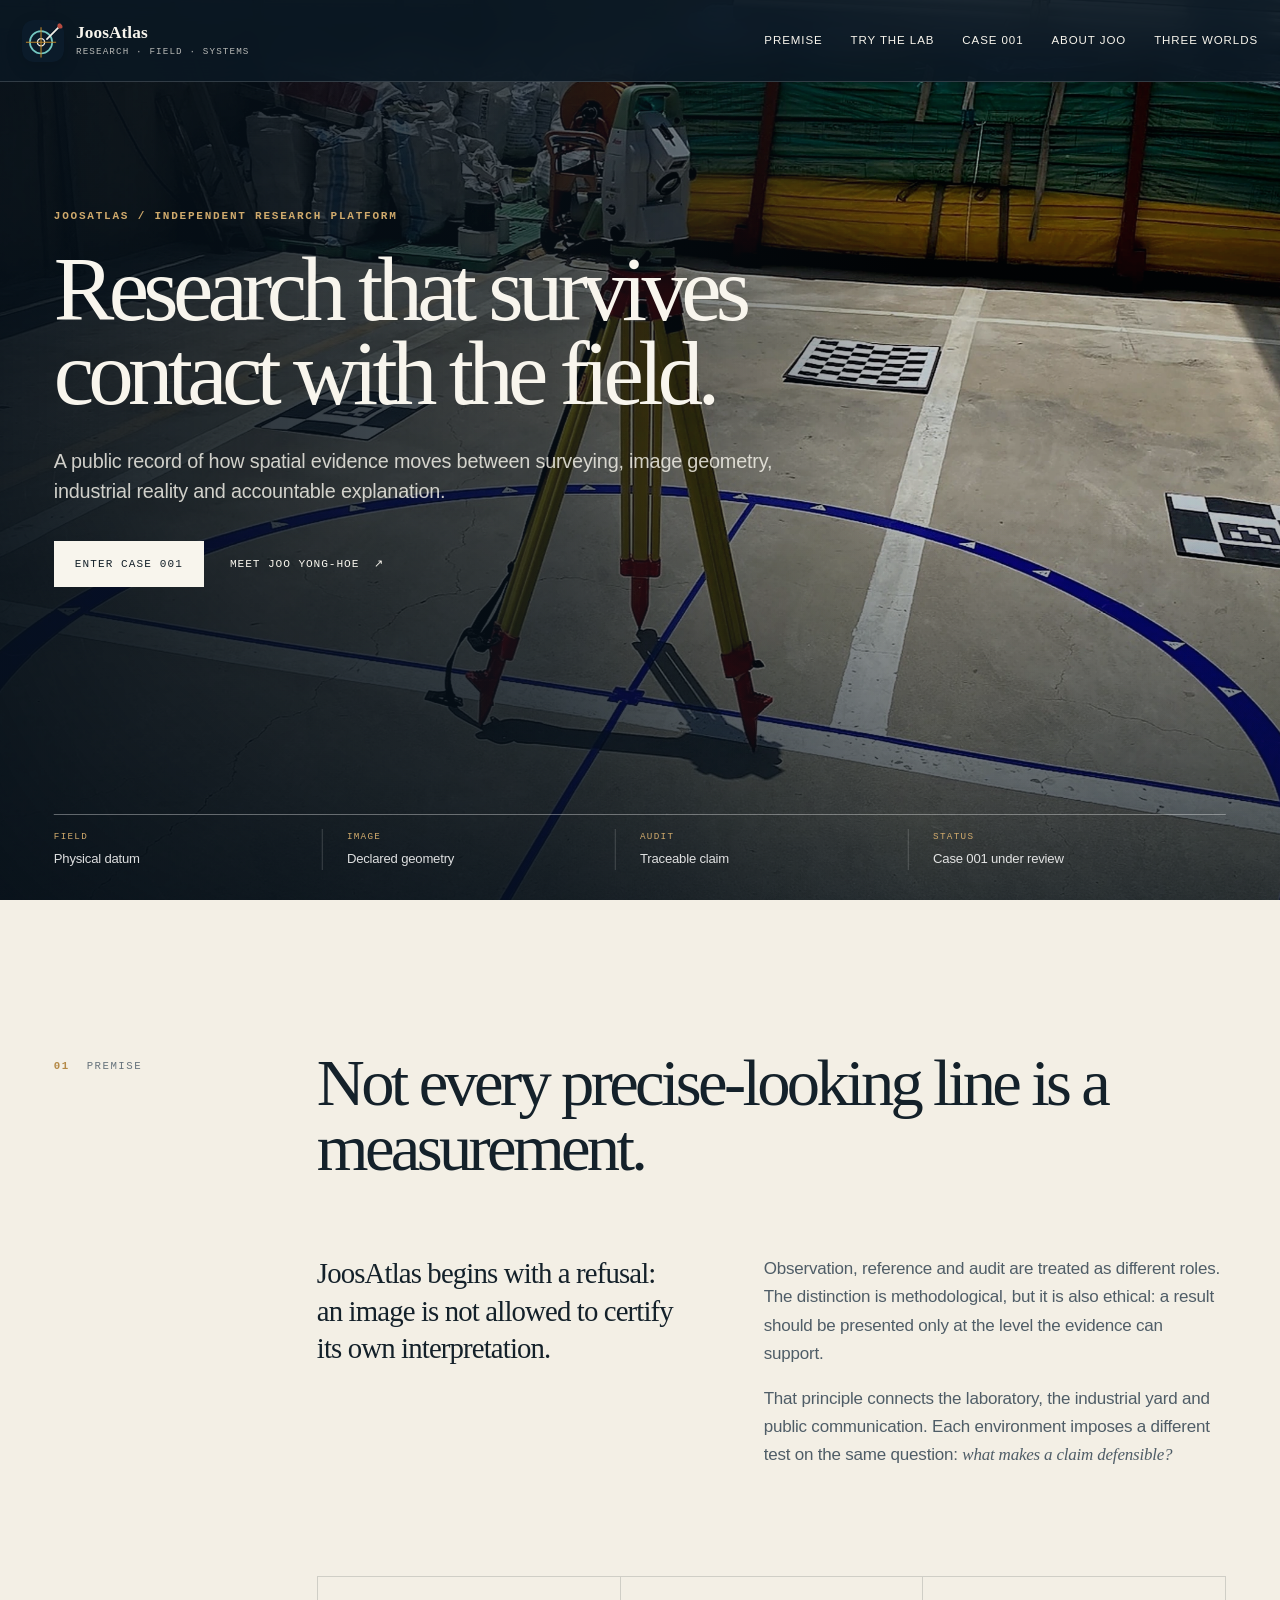
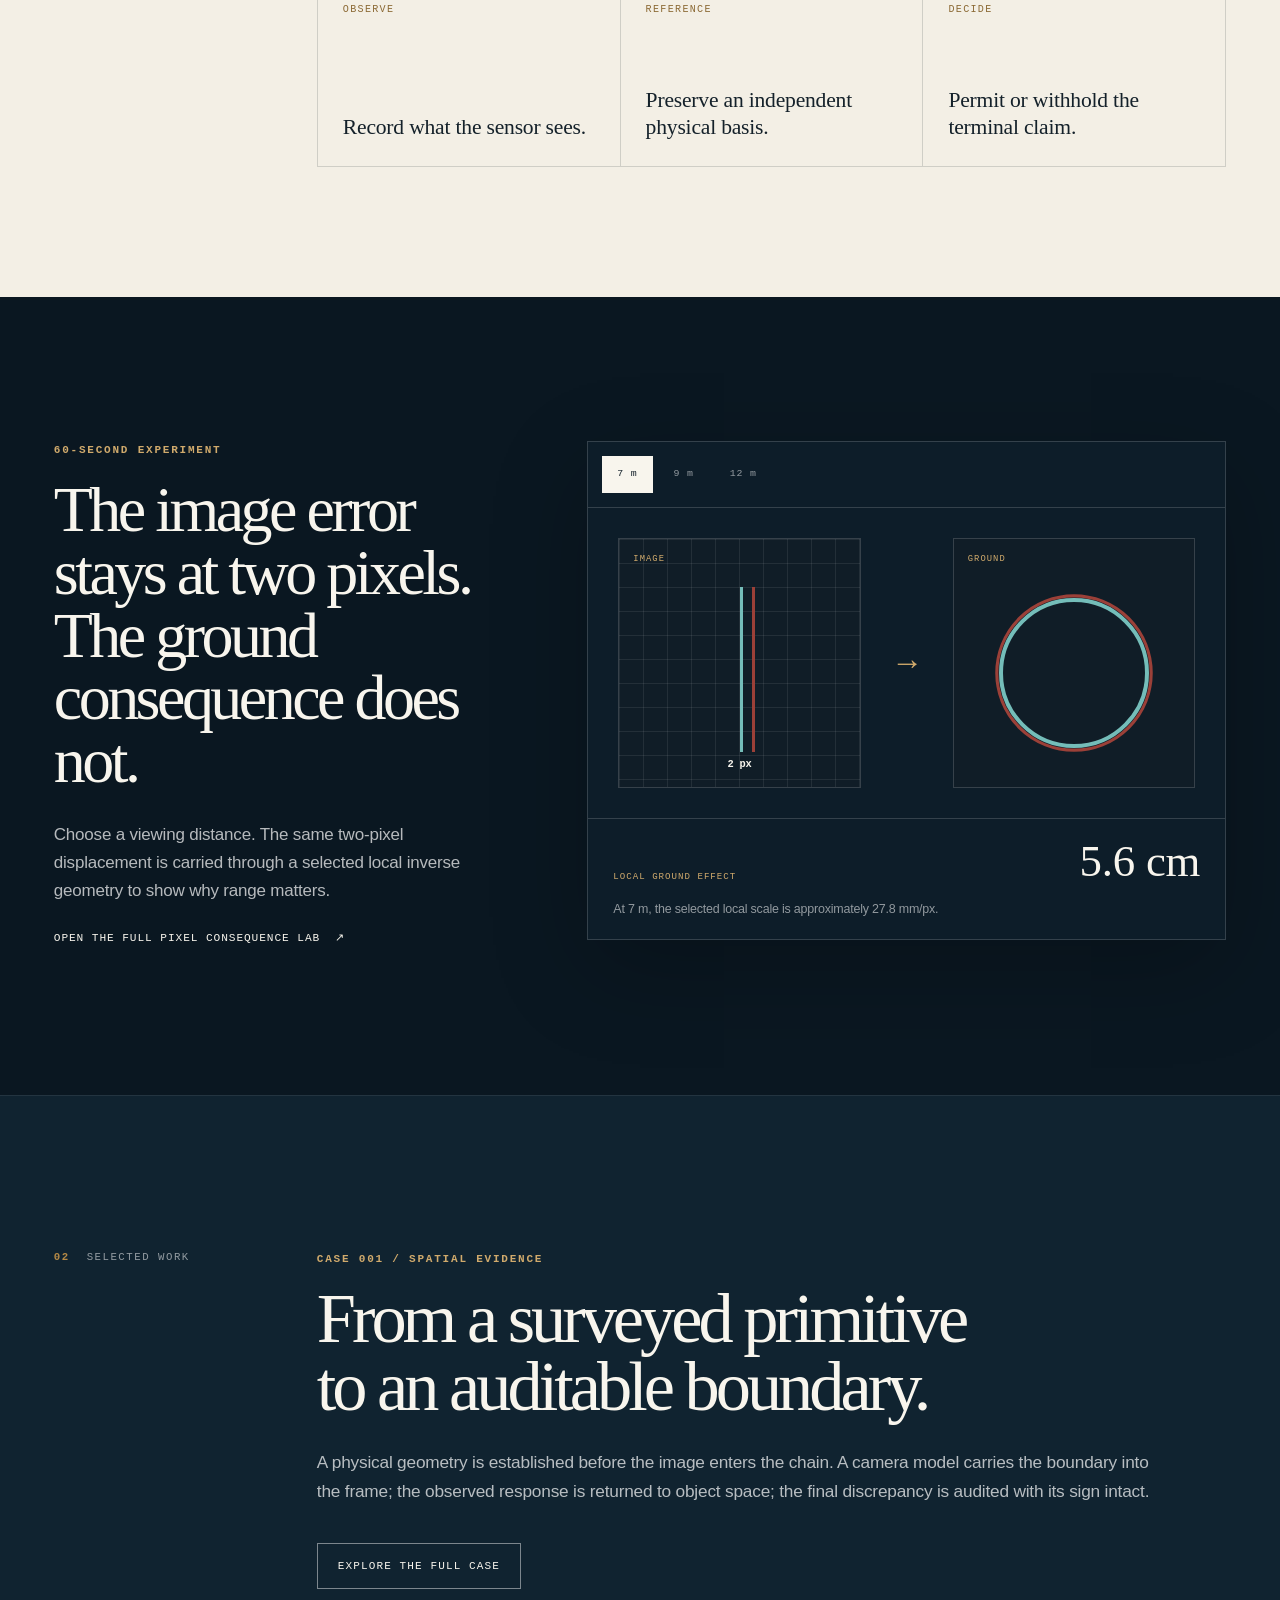
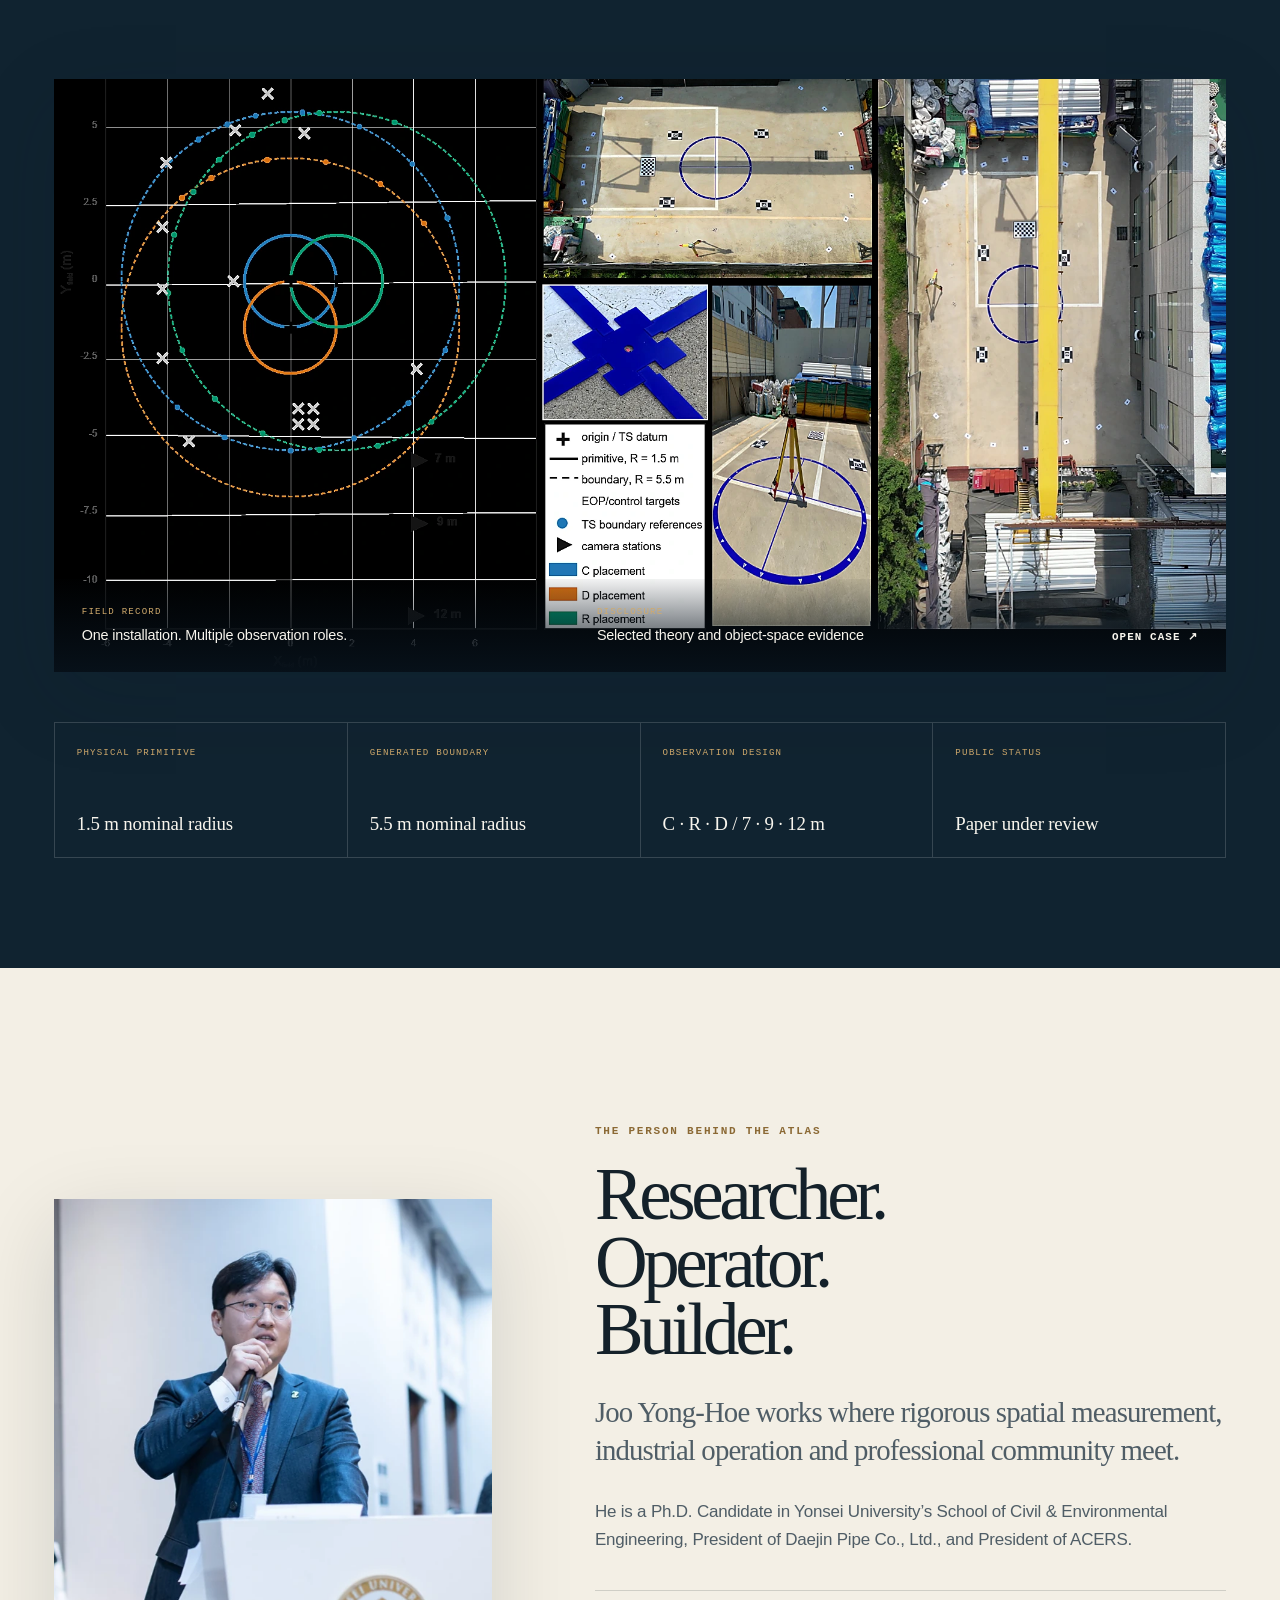
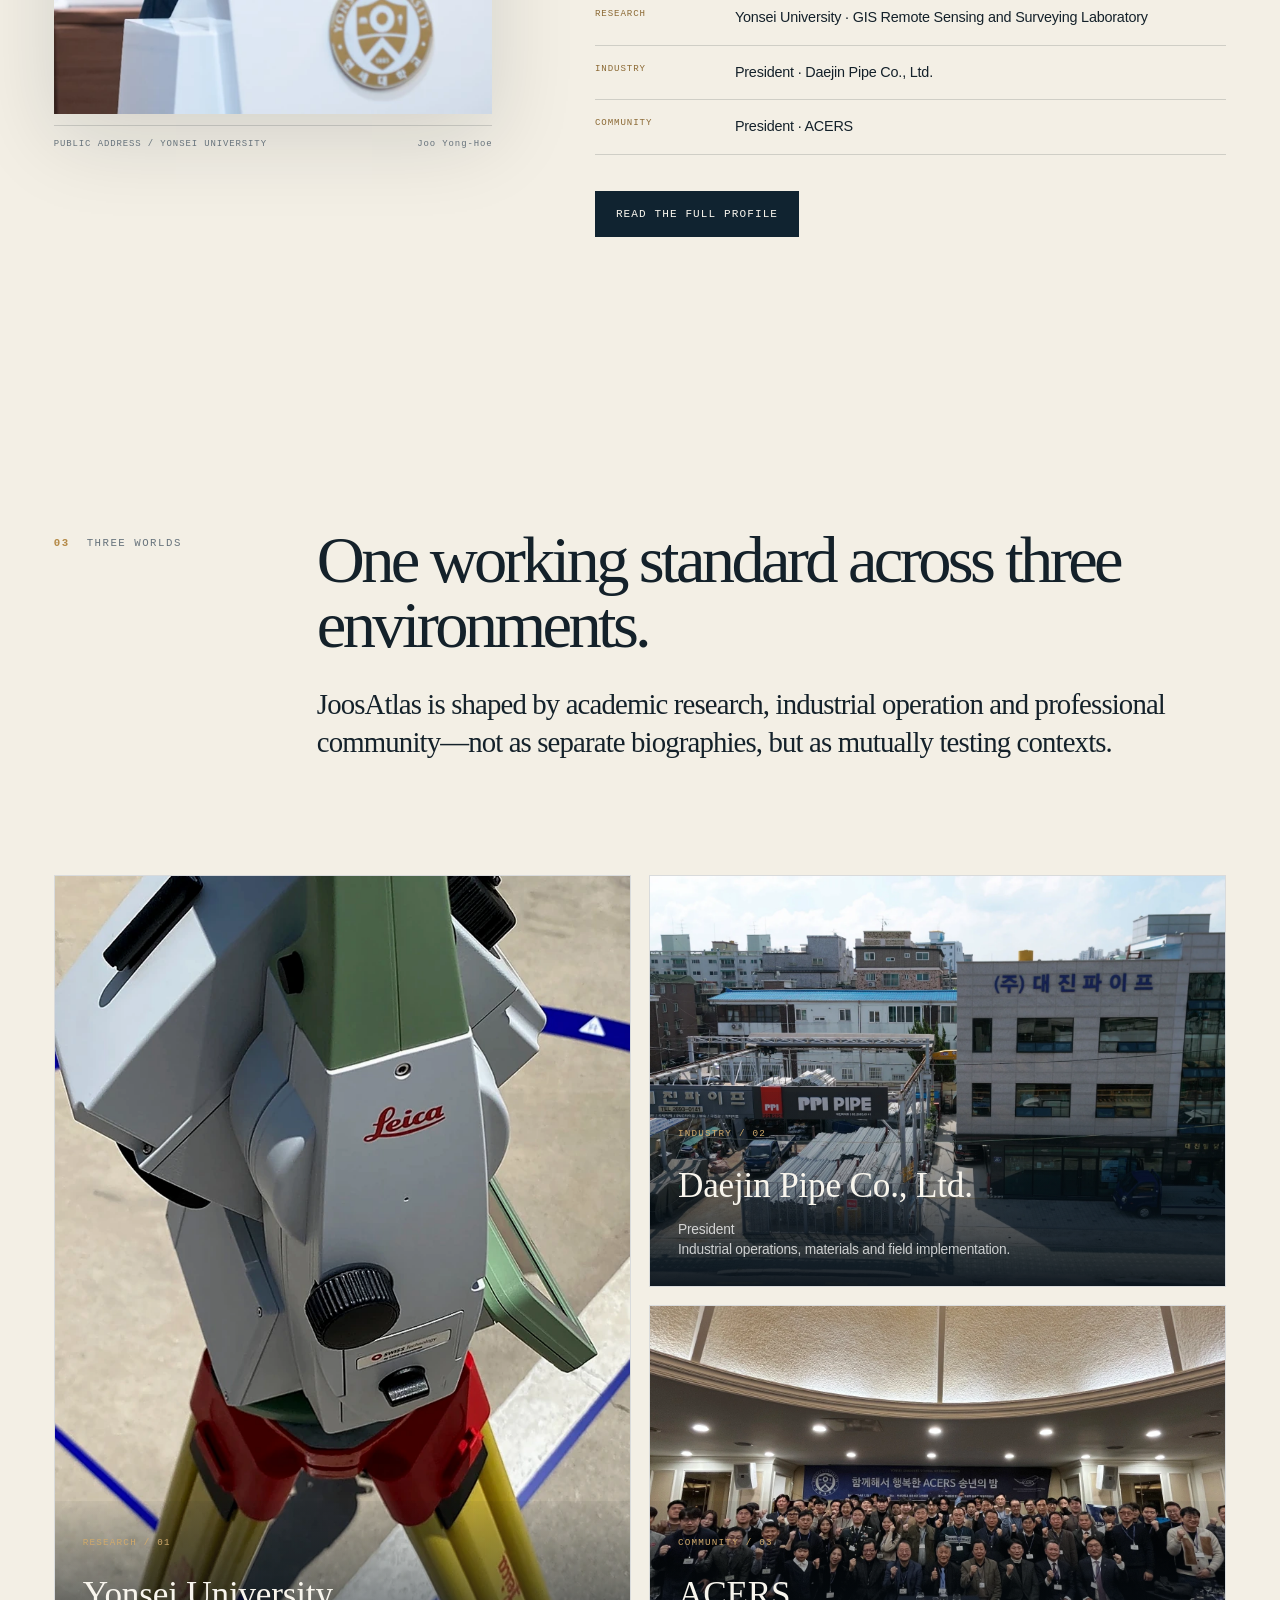
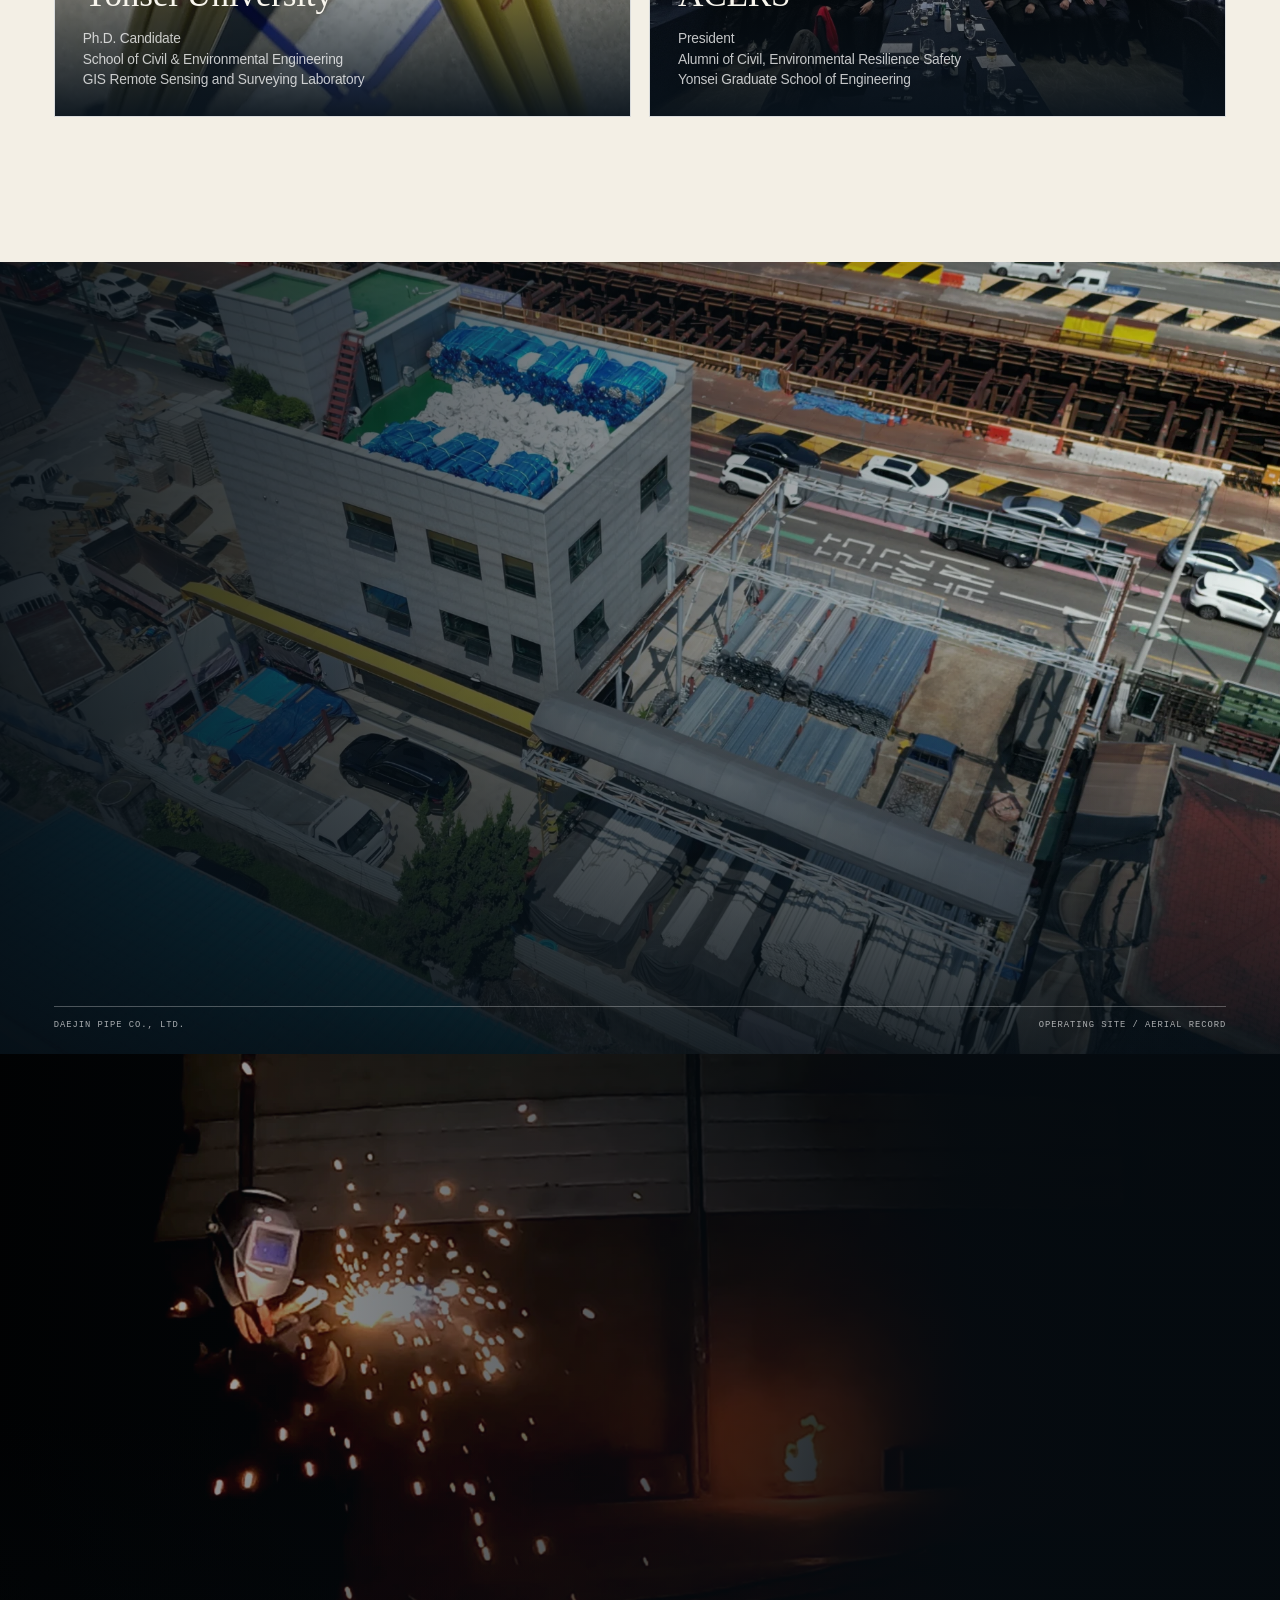
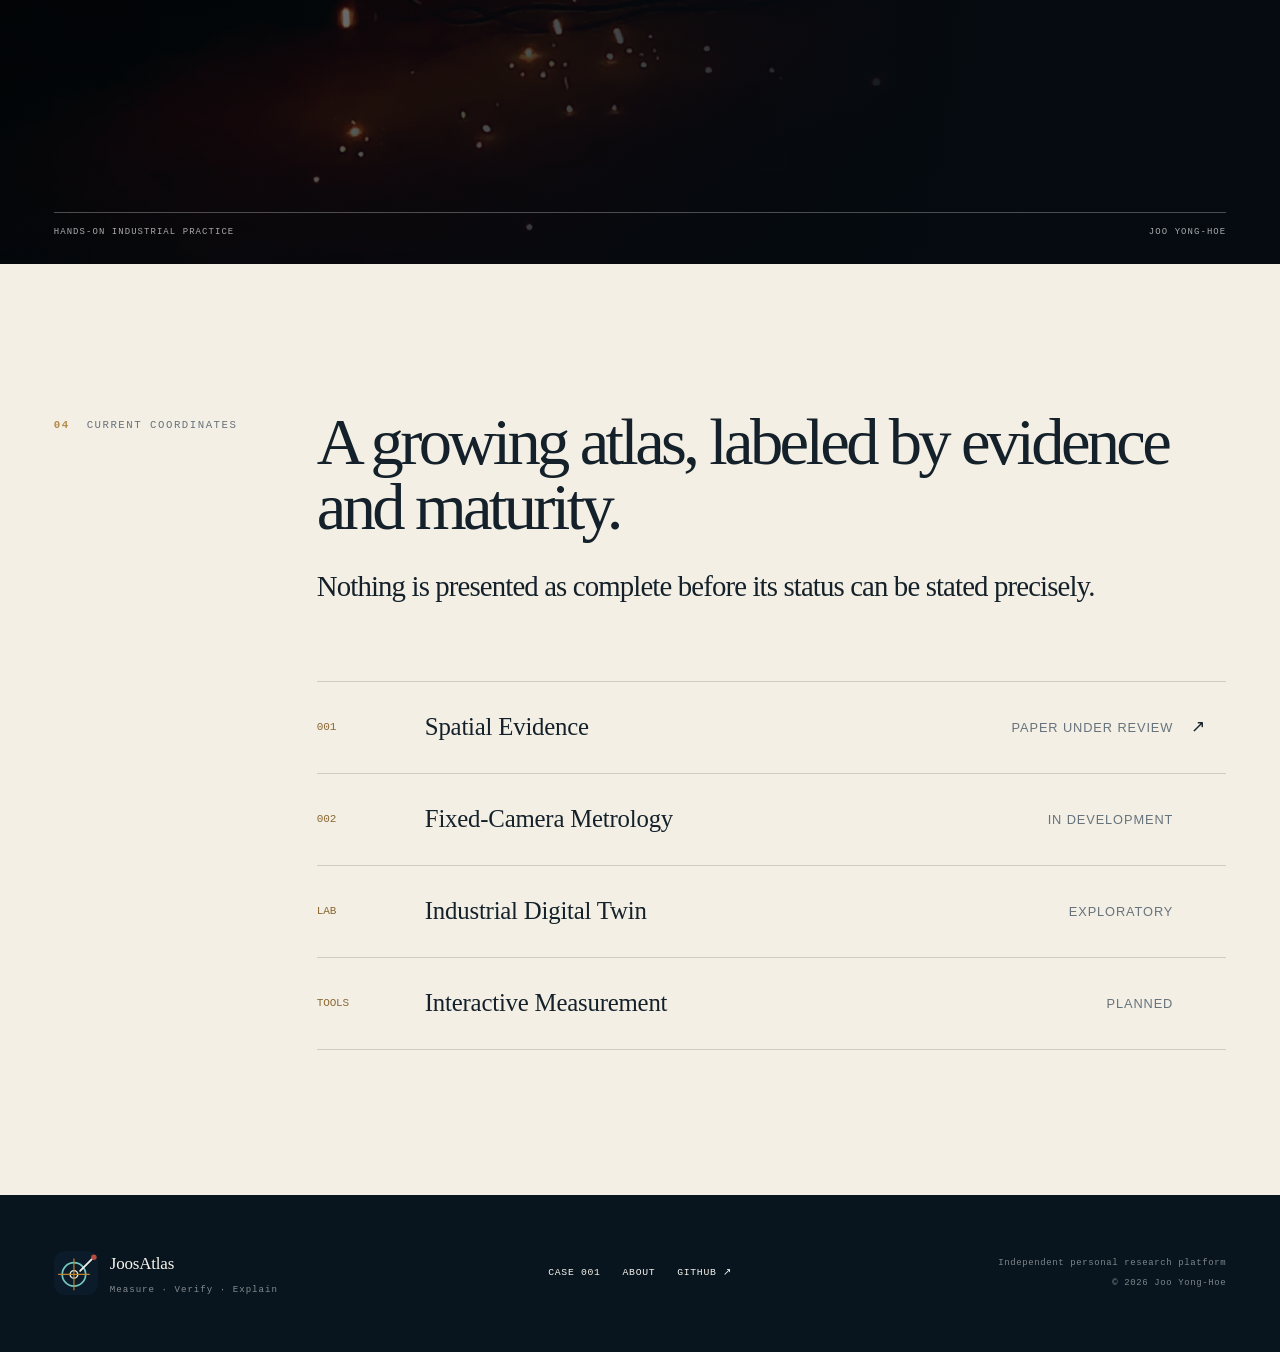
==== commit b92b377f: "Add files via upload V8" ====
--- a/index.html
+++ b/index.html
@@ -44,33 +44,25 @@
     <button class="menu-button" aria-expanded="false" aria-controls="main-nav">INDEX</button>
     <nav id="main-nav" class="main-nav" aria-label="Primary navigation">
       <a href="#premise">Premise</a>
+      <a href="#quick-lab">Try the lab</a>
       <a href="#work">Case 001</a>
+      <a href="#person">About Joo</a>
       <a href="#worlds">Three worlds</a>
-      <a href="about.html">About Joo</a>
-      <a href="#coordinates">Coordinates</a>
     </nav>
   </header>
 
   <main id="main">
     <section class="hero hero-home" data-header-theme="dark">
-      <div class="hero-image-wrap">
-        <img src="assets/images/home-hero.webp" alt="A total station installed over a surveyed circular primitive in an industrial field site." />
-      </div>
+      <div class="hero-image-wrap"><img src="assets/images/home-hero.webp" alt="A total station installed over a surveyed circular primitive in an industrial field site." /></div>
       <div class="hero-shade"></div>
       <div class="hero-content section-frame">
         <p class="overline light">JOOSATLAS / INDEPENDENT RESEARCH PLATFORM</p>
         <h1>Research that survives<br />contact with the field.</h1>
         <p class="hero-deck">A public record of how spatial evidence moves between surveying, image geometry, industrial reality and accountable explanation.</p>
-        <div class="hero-actions">
-          <a class="button button-light" href="case-001.html">Enter Case 001</a>
-          <a class="text-link light" href="about.html">Meet Joo Yong-Hoe <span>↗</span></a>
-        </div>
+        <div class="hero-actions"><a class="button button-light" href="case-001.html">Enter Case 001</a><a class="text-link light" href="about.html">Meet Joo Yong-Hoe <span>↗</span></a></div>
       </div>
       <div class="hero-ledger section-frame">
-        <div><span>FIELD</span><strong>Physical datum</strong></div>
-        <div><span>IMAGE</span><strong>Declared geometry</strong></div>
-        <div><span>AUDIT</span><strong>Traceable claim</strong></div>
-        <div class="hero-ledger-last"><span>STATUS</span><strong>Case 001 under review</strong></div>
+        <div><span>FIELD</span><strong>Physical datum</strong></div><div><span>IMAGE</span><strong>Declared geometry</strong></div><div><span>AUDIT</span><strong>Traceable claim</strong></div><div class="hero-ledger-last"><span>STATUS</span><strong>Case 001 under review</strong></div>
       </div>
     </section>
 
@@ -79,127 +71,68 @@
         <div class="section-index"><span>01</span><p>PREMISE</p></div>
         <div class="premise-copy">
           <h2>Not every precise-looking line is a measurement.</h2>
-          <div class="two-column-copy">
-            <p class="lead-copy">JoosAtlas begins with a refusal: an image is not allowed to certify its own interpretation.</p>
-            <div>
-              <p>Observation, reference and audit are treated as different roles. The distinction is methodological, but it is also ethical: a result should be presented only at the level the evidence can support.</p>
-              <p>That principle connects the laboratory, the industrial yard and public communication. Each environment imposes a different test on the same question: <em>what makes a claim defensible?</em></p>
-            </div>
-          </div>
-          <div class="premise-rules">
-            <article><span>OBSERVE</span><strong>Record what the sensor sees.</strong></article>
-            <article><span>REFERENCE</span><strong>Preserve an independent physical basis.</strong></article>
-            <article><span>DECIDE</span><strong>Permit or withhold the terminal claim.</strong></article>
-          </div>
+          <div class="two-column-copy"><p class="lead-copy">JoosAtlas begins with a refusal: an image is not allowed to certify its own interpretation.</p><div><p>Observation, reference and audit are treated as different roles. The distinction is methodological, but it is also ethical: a result should be presented only at the level the evidence can support.</p><p>That principle connects the laboratory, the industrial yard and public communication. Each environment imposes a different test on the same question: <em>what makes a claim defensible?</em></p></div></div>
+          <div class="premise-rules"><article><span>OBSERVE</span><strong>Record what the sensor sees.</strong></article><article><span>REFERENCE</span><strong>Preserve an independent physical basis.</strong></article><article><span>DECIDE</span><strong>Permit or withhold the terminal claim.</strong></article></div>
         </div>
       </div>
     </section>
 
-    <section id="work" class="selected-case dark-section" data-header-theme="dark">
-      <div class="section-frame case-intro-grid">
-        <div class="section-index section-index-light"><span>02</span><p>SELECTED WORK</p></div>
-        <div class="case-intro-copy">
-          <p class="overline light">CASE 001 / SPATIAL EVIDENCE</p>
-          <h2>From a surveyed primitive<br />to an auditable boundary.</h2>
-          <p>A physical geometry is established before the image enters the chain. A camera model carries the boundary into the frame; the observed response is returned to object space; the final discrepancy is audited with its sign intact.</p>
-          <a class="button button-outline" href="case-001.html">Explore the full case</a>
+    <section id="quick-lab" class="quick-lab-section dark-section" data-header-theme="dark">
+      <div class="section-frame quick-lab-grid">
+        <div class="quick-lab-copy">
+          <p class="overline light">60-SECOND EXPERIMENT</p>
+          <h2>The image error stays at two pixels.<br />The ground consequence does not.</h2>
+          <p>Choose a viewing distance. The same two-pixel displacement is carried through a selected local inverse geometry to show why range matters.</p>
+          <a class="text-link light" href="case-001.html#pixel-lab">Open the full Pixel Consequence Lab <span>↗</span></a>
+        </div>
+        <div class="quick-lab" data-quick-lab>
+          <div class="quick-lab-controls" role="tablist" aria-label="Viewing distance"><button class="active" data-distance="7">7 m</button><button data-distance="9">9 m</button><button data-distance="12">12 m</button></div>
+          <div class="quick-lab-stage">
+            <div class="quick-image-plane"><span>IMAGE</span><div class="pixel-grid"></div><i class="quick-nominal-line"></i><i class="quick-observed-line"></i><b>2 px</b></div>
+            <div class="quick-transfer">→</div>
+            <div class="quick-ground-plane"><span>GROUND</span><div class="quick-circle nominal"></div><div class="quick-circle observed"></div></div>
+          </div>
+          <div class="quick-readout"><span>LOCAL GROUND EFFECT</span><strong id="quick-ground-effect">5.6 cm</strong><p id="quick-lab-caption">At 7 m, the selected local scale is approximately 27.8 mm/px.</p></div>
         </div>
       </div>
-      <a class="case-visual section-frame" href="case-001.html" aria-label="Open Case 001">
-        <img src="assets/images/field-layout.webp" alt="Composite figure showing field geometry, camera placements and overhead photographs." />
-        <div class="case-visual-caption">
-          <div><span>FIELD RECORD</span><strong>One installation. Multiple observation roles.</strong></div>
-          <div><span>DISCLOSURE</span><strong>Selected theory and object-space evidence</strong></div>
-          <b>OPEN CASE ↗</b>
-        </div>
-      </a>
-      <div class="case-facts section-frame">
-        <div><span>PHYSICAL PRIMITIVE</span><strong>1.5 m nominal radius</strong></div>
-        <div><span>GENERATED BOUNDARY</span><strong>5.5 m nominal radius</strong></div>
-        <div><span>OBSERVATION DESIGN</span><strong>C · R · D / 7 · 9 · 12 m</strong></div>
-        <div><span>PUBLIC STATUS</span><strong>Paper under review</strong></div>
+    </section>
+
+    <section id="work" class="selected-case dark-section selected-case-after-lab" data-header-theme="dark">
+      <div class="section-frame case-intro-grid"><div class="section-index section-index-light"><span>02</span><p>SELECTED WORK</p></div><div class="case-intro-copy"><p class="overline light">CASE 001 / SPATIAL EVIDENCE</p><h2>From a surveyed primitive<br />to an auditable boundary.</h2><p>A physical geometry is established before the image enters the chain. A camera model carries the boundary into the frame; the observed response is returned to object space; the final discrepancy is audited with its sign intact.</p><a class="button button-outline" href="case-001.html">Explore the full case</a></div></div>
+      <a class="case-visual section-frame" href="case-001.html" aria-label="Open Case 001"><img src="assets/images/field-layout.webp" alt="Composite figure showing field geometry, camera placements and overhead photographs." /><div class="case-visual-caption"><div><span>FIELD RECORD</span><strong>One installation. Multiple observation roles.</strong></div><div><span>DISCLOSURE</span><strong>Selected theory and object-space evidence</strong></div><b>OPEN CASE ↗</b></div></a>
+      <div class="case-facts section-frame"><div><span>PHYSICAL PRIMITIVE</span><strong>1.5 m nominal radius</strong></div><div><span>GENERATED BOUNDARY</span><strong>5.5 m nominal radius</strong></div><div><span>OBSERVATION DESIGN</span><strong>C · R · D / 7 · 9 · 12 m</strong></div><div><span>PUBLIC STATUS</span><strong>Paper under review</strong></div></div>
+    </section>
+
+    <section id="person" class="person-section paper-section" data-header-theme="light">
+      <div class="section-frame person-grid">
+        <figure class="person-portrait reveal"><img src="assets/images/joo-speaking.webp" alt="Joo Yong-Hoe speaking at Yonsei University." loading="lazy" /><figcaption><span>PUBLIC ADDRESS / YONSEI UNIVERSITY</span><span>Joo Yong-Hoe</span></figcaption></figure>
+        <div class="person-copy reveal"><p class="overline dark">THE PERSON BEHIND THE ATLAS</p><h2>Researcher.<br />Operator.<br />Builder.</h2><p class="lead-copy">Joo Yong-Hoe works where rigorous spatial measurement, industrial operation and professional community meet.</p><p>He is a Ph.D. Candidate in Yonsei University’s School of Civil & Environmental Engineering, President of Daejin Pipe Co., Ltd., and President of ACERS.</p><div class="person-roles"><div><span>RESEARCH</span><strong>Yonsei University · GIS Remote Sensing and Surveying Laboratory</strong></div><div><span>INDUSTRY</span><strong>President · Daejin Pipe Co., Ltd.</strong></div><div><span>COMMUNITY</span><strong>President · ACERS</strong></div></div><a class="button button-dark" href="about.html">Read the full profile</a></div>
       </div>
     </section>
 
     <section id="worlds" class="worlds-section paper-section" data-header-theme="light">
-      <div class="section-frame worlds-heading editorial-grid">
-        <div class="section-index"><span>03</span><p>THREE WORLDS</p></div>
-        <div>
-          <h2>One working method across three environments.</h2>
-          <p class="lead-copy narrow">JoosAtlas is shaped by academic research, industrial operation and professional community—not as separate biographies, but as mutually testing contexts.</p>
-        </div>
-      </div>
-
-      <div class="section-frame worlds-mosaic">
-        <article class="world-card world-research reveal">
-          <figure><img src="assets/images/instrument-editorial.webp" alt="Close view of a Leica total station positioned above a marked field datum." loading="lazy" /></figure>
-          <div class="world-card-copy">
-            <span>RESEARCH / 01</span>
-            <h3>Yonsei University</h3>
-            <p>Ph.D. Candidate<br />School of Civil & Environmental Engineering<br />GIS Remote Sensing and Surveying Laboratory</p>
-          </div>
-        </article>
-
-        <article class="world-card world-industry reveal">
-          <figure><img src="assets/images/daejin-yard.webp" alt="Pipe stock and operating yard at Daejin Pipe Co., Ltd." loading="lazy" /></figure>
-          <div class="world-card-copy">
-            <span>INDUSTRY / 02</span>
-            <img class="daejin-wordmark" src="assets/images/daejinpipe.png" alt="Daejin Pipe" />
-            <p>President, Daejin Pipe Co., Ltd.<br />Industrial operations, materials and field implementation.</p>
-          </div>
-        </article>
-
-        <article class="world-card world-community reveal">
-          <figure><img src="assets/images/acers-card.webp" alt="ACERS identity on a navy background." loading="lazy" /></figure>
-          <div class="world-card-copy">
-            <span>COMMUNITY / 03</span>
-            <h3>ACERS</h3>
-            <p>President<br />Alumni of Civil, Environmental Resilience Safety<br />Yonsei Graduate School of Engineering</p>
-          </div>
-        </article>
+      <div class="section-frame worlds-heading editorial-grid"><div class="section-index"><span>03</span><p>THREE WORLDS</p></div><div><h2>One working standard across three environments.</h2><p class="lead-copy narrow">JoosAtlas is shaped by academic research, industrial operation and professional community—not as separate biographies, but as mutually testing contexts.</p></div></div>
+      <div class="section-frame worlds-mosaic worlds-mosaic-v8">
+        <article class="world-card world-research reveal"><figure><img src="assets/images/instrument-editorial.webp" alt="Close view of a Leica total station positioned above a marked field datum." loading="lazy" /></figure><div class="world-card-copy"><span>RESEARCH / 01</span><h3>Yonsei University</h3><p>Ph.D. Candidate<br />School of Civil & Environmental Engineering<br />GIS Remote Sensing and Surveying Laboratory</p></div></article>
+        <article class="world-card world-industry reveal"><figure><img src="assets/images/daejin-front.webp" alt="Front view of Daejin Pipe Co., Ltd. and its operating yard." loading="lazy" /></figure><div class="world-card-copy"><span>INDUSTRY / 02</span><h3>Daejin Pipe Co., Ltd.</h3><p>President<br />Industrial operations, materials and field implementation.</p></div></article>
+        <article class="world-card world-community reveal"><figure><img src="assets/images/acers-group.webp" alt="ACERS alumni and professional community at a Yonsei Graduate School of Engineering event." loading="lazy" /></figure><div class="world-card-copy"><span>COMMUNITY / 03</span><h3>ACERS</h3><p>President<br />Alumni of Civil, Environmental Resilience Safety<br />Yonsei Graduate School of Engineering</p></div></article>
       </div>
     </section>
 
-    <section class="operator-section" data-header-theme="dark">
-      <div class="operator-image"><img src="assets/images/welding-wide.webp" alt="Joo Yong-Hoe performing welding work in an industrial workshop." loading="lazy" /></div>
-      <div class="operator-shade"></div>
-      <div class="operator-copy section-frame reveal">
-        <p class="overline light">THE PERSON BEHIND THE ATLAS</p>
-        <h2>The researcher is also<br />an operator.</h2>
-        <p>The welding scene is not a stock image. It records Joo Yong-Hoe working inside the industrial environment he also manages. JoosAtlas grows from that dual position: rigorous measurement on one side, operational consequence on the other.</p>
-        <a class="button button-light" href="about.html">About Joo Yong-Hoe</a>
-      </div>
-      <div class="operator-caption"><span>INDUSTRIAL PRACTICE / PERSONAL RECORD</span><span>DAEJIN PIPE</span></div>
+    <section class="industry-panorama" data-header-theme="dark">
+      <div class="industry-panorama-image"><img src="assets/images/daejin-aerial.webp" alt="Aerial view of Daejin Pipe Co., Ltd., pipe inventory and surrounding urban infrastructure." loading="lazy" /></div><div class="industry-panorama-shade"></div>
+      <div class="industry-panorama-copy section-frame reveal"><p class="overline light">INDUSTRIAL REALITY</p><h2>Operations are spatial systems.</h2><p>Inventory, access, lifting, storage, safety and delivery occupy measurable space. The operating environment is not a backdrop to JoosAtlas; it is where methods encounter consequence.</p></div>
+      <div class="industry-panorama-caption"><span>DAEJIN PIPE CO., LTD.</span><span>OPERATING SITE / AERIAL RECORD</span></div>
     </section>
 
-    <section id="coordinates" class="coordinates-section paper-section" data-header-theme="light">
-      <div class="section-frame editorial-grid">
-        <div class="section-index"><span>04</span><p>CURRENT COORDINATES</p></div>
-        <div>
-          <h2>A growing atlas, labeled by evidence and maturity.</h2>
-          <p class="lead-copy narrow">Nothing is presented as complete before its status can be stated precisely.</p>
-          <div class="coordinate-list">
-            <a href="case-001.html"><span>001</span><strong>Spatial Evidence</strong><em>Paper under review</em><b>↗</b></a>
-            <div><span>002</span><strong>Fixed-Camera Metrology</strong><em>In development</em></div>
-            <div><span>LAB</span><strong>Industrial Digital Twin</strong><em>Exploratory</em></div>
-            <div><span>TOOLS</span><strong>Interactive Measurement</strong><em>Planned</em></div>
-          </div>
-        </div>
-      </div>
+    <section class="operator-section" data-header-theme="dark">
+      <div class="operator-image"><img src="assets/images/welding-wide.webp" alt="Joo Yong-Hoe performing welding work in an industrial workshop." loading="lazy" /></div><div class="operator-shade"></div><div class="operator-copy section-frame reveal"><p class="overline light">PERSONAL FIELD RECORD</p><h2>The researcher is also<br />an operator.</h2><p>The welding scene records Joo Yong-Hoe working inside the industrial environment he also manages. JoosAtlas grows from that dual position: rigorous measurement on one side, operational consequence on the other.</p><a class="button button-light" href="about.html#operator">About the operating practice</a></div><div class="operator-caption"><span>HANDS-ON INDUSTRIAL PRACTICE</span><span>JOO YONG-HOE</span></div>
     </section>
+
+    <section id="coordinates" class="coordinates-section paper-section" data-header-theme="light"><div class="section-frame editorial-grid"><div class="section-index"><span>04</span><p>CURRENT COORDINATES</p></div><div><h2>A growing atlas, labeled by evidence and maturity.</h2><p class="lead-copy narrow">Nothing is presented as complete before its status can be stated precisely.</p><div class="coordinate-list"><a href="case-001.html"><span>001</span><strong>Spatial Evidence</strong><em>Paper under review</em><b>↗</b></a><div><span>002</span><strong>Fixed-Camera Metrology</strong><em>In development</em></div><div><span>LAB</span><strong>Industrial Digital Twin</strong><em>Exploratory</em></div><div><span>TOOLS</span><strong>Interactive Measurement</strong><em>Planned</em></div></div></div></div></section>
   </main>
 
-  <footer class="site-footer dark-footer">
-    <div class="section-frame footer-grid">
-      <div class="footer-brand">
-        <img src="assets/figures/joosatlas-mark.svg" alt="" />
-        <span><strong>JoosAtlas</strong><small>Measure · Verify · Explain</small></span>
-      </div>
-      <div class="footer-links"><a href="case-001.html">Case 001</a><a href="about.html">About</a><a href="https://github.com/daejinpipero-gaja/JoosAtlas">GitHub ↗</a></div>
-      <div class="footer-meta"><span>Independent personal research platform</span><span>© 2026 Joo Yong-Hoe</span></div>
-    </div>
-  </footer>
-
+  <footer class="site-footer dark-footer"><div class="section-frame footer-grid"><div class="footer-brand"><img src="assets/figures/joosatlas-mark.svg" alt="" /><span><strong>JoosAtlas</strong><small>Measure · Verify · Explain</small></span></div><div class="footer-links"><a href="case-001.html">Case 001</a><a href="about.html">About</a><a href="https://github.com/daejinpipero-gaja/JoosAtlas">GitHub ↗</a></div><div class="footer-meta"><span>Independent personal research platform</span><span>© 2026 Joo Yong-Hoe</span></div></div></footer>
   <script src="app.js"></script>
 </body>
-</html>
+</html>
--- a/styles.css
+++ b/styles.css
@@ -150,3 +150,26 @@
 }
 
 @media (prefers-reduced-motion:reduce){html{scroll-behavior:auto}.reveal{opacity:1;transform:none;transition:none}.case-visual img,.world-card figure img,.button{transition:none}}
+
+
+/* JoosAtlas v8: real-person editorial, operating-site records, interactive learning */
+.quick-lab-section{padding:135px 0 145px;background:#0a1721}.quick-lab-grid{display:grid;grid-template-columns:.82fr 1.18fr;gap:clamp(55px,7vw,120px);align-items:center}.quick-lab-copy h2{font-family:var(--serif);font-size:clamp(3rem,5vw,5.6rem);line-height:.98;font-weight:500;letter-spacing:-.055em;margin:22px 0 28px}.quick-lab-copy>p:not(.overline){color:rgba(255,255,255,.7);max-width:650px}.quick-lab{border:1px solid var(--line-dark);background:#0d1d29;box-shadow:0 30px 90px rgba(0,0,0,.22)}.quick-lab-controls{display:flex;padding:14px;border-bottom:1px solid var(--line-dark);gap:6px}.quick-lab-controls button{border:1px solid transparent;background:transparent;color:rgba(255,255,255,.56);padding:9px 14px;font-family:var(--mono);font-size:.62rem;letter-spacing:.08em;cursor:pointer}.quick-lab-controls button.active{background:var(--white);color:var(--ink)}.quick-lab-stage{display:grid;grid-template-columns:1fr 60px 1fr;gap:16px;align-items:center;padding:30px}.quick-image-plane,.quick-ground-plane{position:relative;min-height:250px;border:1px solid var(--line-dark);overflow:hidden;background:#101d27}.quick-image-plane>span,.quick-ground-plane>span{position:absolute;top:13px;left:14px;z-index:4;font-family:var(--mono);font-size:.55rem;letter-spacing:.12em;color:var(--brass-light)}.pixel-grid,.ground-grid{position:absolute;inset:0;background-image:linear-gradient(rgba(255,255,255,.08) 1px,transparent 1px),linear-gradient(90deg,rgba(255,255,255,.08) 1px,transparent 1px);background-size:24px 24px}.quick-nominal-line,.quick-observed-line{position:absolute;top:48px;bottom:35px;width:3px;left:50%}.quick-nominal-line{background:var(--teal-light)}.quick-observed-line{background:var(--red);transform:translateX(12px);transition:transform .45s ease}.quick-image-plane b{position:absolute;bottom:14px;left:50%;font-family:var(--mono);font-size:.65rem;color:var(--white);transform:translateX(-50%)}.quick-transfer{text-align:center;color:var(--brass-light);font-family:var(--serif);font-size:2rem}.quick-circle{position:absolute;left:50%;top:54%;width:150px;height:150px;border-radius:50%;transform:translate(-50%,-50%);transition:transform .45s ease}.quick-circle.nominal{border:4px solid var(--teal-light)}.quick-circle.observed{border:3px solid var(--red);transform:translate(-50%,-50%) scale(1.05)}.quick-readout{border-top:1px solid var(--line-dark);padding:20px 25px;display:grid;grid-template-columns:auto auto;align-items:end;gap:7px 25px}.quick-readout span{font-family:var(--mono);font-size:.57rem;letter-spacing:.11em;color:var(--brass-light)}.quick-readout strong{font-family:var(--serif);font-size:2.8rem;line-height:1;font-weight:500;text-align:right}.quick-readout p{grid-column:1/3;color:rgba(255,255,255,.55);font-size:.78rem;margin:8px 0 0}.selected-case-after-lab{border-top:1px solid rgba(255,255,255,.08)}
+
+.person-section{padding:145px 0}.person-grid{display:grid;grid-template-columns:.82fr 1.18fr;gap:clamp(65px,8vw,145px);align-items:center}.person-portrait img{width:100%;aspect-ratio:4/4.7;object-fit:cover;object-position:center top;box-shadow:var(--shadow)}.person-portrait figcaption,.operator-profile-image figcaption,.industry-diptych figcaption,.community-group figcaption{display:flex;justify-content:space-between;gap:20px;padding-top:11px;margin-top:11px;border-top:1px solid var(--line-light);font-family:var(--mono);font-size:.56rem;letter-spacing:.1em;color:var(--muted)}.person-copy h2{font-family:var(--serif);font-size:clamp(3.3rem,5.7vw,6.3rem);line-height:.93;font-weight:500;letter-spacing:-.06em;margin:22px 0 30px}.person-copy>p:not(.overline){color:#4f5d66}.person-roles{margin:36px 0;border-top:1px solid var(--line-light)}.person-roles>div{display:grid;grid-template-columns:115px 1fr;gap:25px;padding:15px 0;border-bottom:1px solid var(--line-light)}.person-roles span{font-family:var(--mono);font-size:.57rem;letter-spacing:.1em;color:#8b6934}.person-roles strong{font-weight:500;font-size:.9rem}.button-dark{background:var(--navy);color:var(--white);border:1px solid var(--navy)}
+
+.worlds-mosaic-v8{grid-template-columns:1fr 1fr;grid-template-rows:1fr 1fr}.worlds-mosaic-v8 .world-research{grid-row:1/3}.worlds-mosaic-v8 .world-community figure{min-height:410px}.worlds-mosaic-v8 .world-community img{object-position:center 50%}.worlds-mosaic-v8 .world-industry img{object-position:center 54%}
+
+.industry-panorama{min-height:88vh;position:relative;display:flex;align-items:flex-end;color:var(--white);overflow:hidden}.industry-panorama-image,.industry-panorama-shade{position:absolute;inset:0}.industry-panorama-image img{width:100%;height:100%;object-fit:cover}.industry-panorama-shade{background:linear-gradient(90deg,rgba(6,14,21,.9),rgba(6,14,21,.45) 52%,rgba(6,14,21,.05)),linear-gradient(0deg,rgba(6,14,21,.86),transparent 55%)}.industry-panorama-copy{position:relative;z-index:2;padding-bottom:110px}.industry-panorama-copy h2{font-family:var(--serif);font-size:clamp(3.6rem,6vw,6.8rem);font-weight:500;line-height:.95;letter-spacing:-.06em;margin:22px 0 25px}.industry-panorama-copy p:not(.overline){max-width:690px;color:rgba(255,255,255,.76);font-size:1.05rem}.industry-panorama-caption{position:absolute;left:var(--gutter);right:var(--gutter);bottom:22px;z-index:3;border-top:1px solid rgba(255,255,255,.28);padding-top:11px;display:flex;justify-content:space-between;font-family:var(--mono);font-size:.55rem;letter-spacing:.11em;color:rgba(255,255,255,.65)}
+
+.about-portrait-hero{padding:150px 0 125px}.about-portrait-grid{display:grid;grid-template-columns:.76fr 1.24fr;gap:clamp(65px,8vw,145px);align-items:center}.about-portrait img{width:100%;aspect-ratio:4/4.7;object-fit:cover;object-position:center top;box-shadow:var(--shadow)}.about-portrait figcaption{display:flex;justify-content:space-between;gap:20px;padding-top:11px;margin-top:11px;border-top:1px solid var(--line-light);font-family:var(--mono);font-size:.56rem;letter-spacing:.1em;color:var(--muted)}.about-portrait-copy h1{font-family:var(--serif);font-size:clamp(4.1rem,7vw,7.5rem);line-height:.9;letter-spacing:-.068em;font-weight:500;margin:24px 0 25px}.about-portrait-copy>p:not(.overline){color:#4e5b64}.about-portrait-copy .lead-copy{color:var(--ink)}
+
+.operator-profile{padding:140px 0}.operator-profile-grid{display:grid;grid-template-columns:.88fr 1.12fr;gap:clamp(65px,8vw,135px);align-items:center}.operator-profile-copy h2,.industry-profile-heading h2,.community-heading h2{font-family:var(--serif);font-size:clamp(3.1rem,5.2vw,5.9rem);font-weight:500;line-height:.97;letter-spacing:-.057em;margin:22px 0 28px}.operator-profile-copy>p:not(.overline){color:#4d5a63}.operator-profile-copy blockquote{font-family:var(--serif);font-size:2rem;line-height:1.3;margin:40px 0 0;padding-left:22px;border-left:3px solid var(--brass)}.operator-profile-image img{width:100%;aspect-ratio:16/11;object-fit:cover;object-position:center}
+
+.industry-profile{padding:145px 0}.industry-profile-heading{display:grid;grid-template-columns:1.2fr .8fr;gap:90px;align-items:end}.industry-profile-heading>p{color:rgba(255,255,255,.68);font-size:1.03rem}.industry-diptych{display:grid;grid-template-columns:1fr 1fr;gap:18px;margin-top:85px}.industry-diptych img{width:100%;aspect-ratio:16/10;object-fit:cover}.industry-diptych figcaption{border-color:var(--line-dark);color:rgba(255,255,255,.55)}.industry-ledger,.community-ledger{display:grid;grid-template-columns:repeat(3,1fr);border-top:1px solid var(--line-dark);border-left:1px solid var(--line-dark);margin-top:70px}.industry-ledger>div,.community-ledger>div{min-height:120px;padding:22px;border-right:1px solid var(--line-dark);border-bottom:1px solid var(--line-dark);display:flex;flex-direction:column;justify-content:space-between}.industry-ledger span,.community-ledger span{font-family:var(--mono);font-size:.56rem;letter-spacing:.11em;color:var(--brass-light)}.industry-ledger strong,.community-ledger strong{font-family:var(--serif);font-weight:500;font-size:1.15rem;line-height:1.25}
+
+.community-story{padding:145px 0}.community-heading{align-items:start}.community-group{margin-top:80px}.community-group img{width:100%;aspect-ratio:2.05/1;object-fit:cover;object-position:center 50%;box-shadow:var(--shadow)}.community-ledger{grid-template-columns:repeat(4,1fr);border-color:var(--line-light)}.community-ledger>div{border-color:var(--line-light)}.community-ledger span{color:#8b6934}.community-ledger strong{color:var(--ink)}
+
+.pixel-lab-section{padding:145px 0}.pixel-lab-heading{align-items:start}.pixel-lab-heading h2{font-family:var(--serif);font-weight:500;font-size:clamp(3.2rem,5.6vw,6.3rem);line-height:.97;letter-spacing:-.056em;margin:18px 0 0}.pixel-lab-shell{display:grid;grid-template-columns:1.28fr .72fr;margin-top:80px;border:1px solid var(--line-light);background:#fff;box-shadow:var(--shadow)}.pixel-lab-visual{padding:30px;border-right:1px solid var(--line-light);background:#e9e4d9}.lab-view-labels{display:flex;justify-content:space-between;font-family:var(--mono);font-size:.56rem;letter-spacing:.11em;color:#6e777d;margin-bottom:13px}.lab-visual-grid{display:grid;grid-template-columns:1fr 90px 1fr;align-items:center;min-height:520px}.image-simulator,.ground-simulator{position:relative;height:430px;border:1px solid rgba(20,33,42,.16);overflow:hidden;background:#102330}.sim-grid,.ground-grid{position:absolute;inset:0;background-image:linear-gradient(rgba(255,255,255,.08) 1px,transparent 1px),linear-gradient(90deg,rgba(255,255,255,.08) 1px,transparent 1px);background-size:30px 30px}.sim-boundary{position:absolute;left:50%;top:55px;bottom:55px;width:4px;transition:transform .2s ease}.sim-boundary.nominal{background:var(--teal-light)}.sim-boundary.observed{background:var(--red);transform:translateX(24px)}.sim-pixel-ruler{position:absolute;left:50%;bottom:20px;width:75px;height:25px;border-left:1px solid var(--white);border-right:1px solid var(--white);transform:translateX(-4px)}.sim-pixel-ruler i{position:absolute;left:0;right:0;top:12px;height:1px;background:var(--white)}.sim-pixel-ruler span{position:absolute;top:-2px;left:50%;transform:translate(-50%,-100%);font-family:var(--mono);font-size:.58rem;color:var(--white);white-space:nowrap}.sim-transfer{text-align:center}.sim-transfer span{display:block;font-family:var(--mono);font-size:.5rem;letter-spacing:.1em;color:#8b6934;writing-mode:vertical-rl;margin:auto}.sim-transfer b{display:block;font-family:var(--serif);font-size:2.4rem;color:var(--brass);margin-top:12px}.ground-circle{position:absolute;left:50%;top:50%;width:250px;height:250px;border-radius:50%;transform:translate(-50%,-50%);transition:transform .2s ease}.ground-circle.nominal{border:5px solid var(--teal-light)}.ground-circle.observed{border:4px solid var(--red);transform:translate(-50%,-50%) scale(1.06)}.ground-center{position:absolute;left:50%;top:50%;transform:translate(-50%,-50%);font-family:var(--mono);font-size:2rem;color:var(--brass)}.ground-gap{position:absolute;left:50%;top:18%;height:1px;background:var(--white);width:45px;transition:width .2s ease}.ground-gap i{position:absolute;left:0;right:0;top:-4px;border-left:1px solid var(--white);border-right:1px solid var(--white);height:9px}.ground-gap span{position:absolute;top:-8px;left:50%;transform:translate(-50%,-100%);font-family:var(--mono);font-size:.58rem;color:var(--white);white-space:nowrap}.lab-visual-note{font-family:var(--mono);font-size:.55rem;letter-spacing:.07em;color:#737c82;margin:12px 0 0}.pixel-lab-console{padding:32px;display:flex;flex-direction:column}.console-kicker{font-family:var(--mono);font-size:.6rem;letter-spacing:.12em;color:#8b6934}.pixel-lab-console h3{font-family:var(--serif);font-size:2.3rem;line-height:1.08;font-weight:500;margin:15px 0 25px}.distance-selector{display:flex;gap:6px;margin-bottom:30px}.distance-selector button{flex:1;background:transparent;border:1px solid var(--line-light);padding:10px;font-family:var(--mono);font-size:.62rem;color:var(--muted);cursor:pointer}.distance-selector button.active{background:var(--navy);color:var(--white);border-color:var(--navy)}.pixel-slider-label{display:flex;justify-content:space-between;align-items:end;font-size:.82rem}.pixel-slider-label strong{font-family:var(--serif);font-size:1.8rem;font-weight:500}.pixel-slider{width:100%;accent-color:var(--red);margin:15px 0 12px}.lab-meter{height:8px;background:#d7d1c5;position:relative;overflow:visible}.lab-meter i{display:block;height:100%;width:38%;background:var(--teal);transition:width .2s ease,background .2s ease}.lab-meter i.over{background:var(--red)}.threshold-mark{position:absolute;left:33.333%;top:-5px;height:18px;width:2px;background:var(--brass)}.lab-readouts{margin-top:28px;border-top:1px solid var(--line-light)}.lab-readouts>div{display:flex;justify-content:space-between;gap:20px;padding:13px 0;border-bottom:1px solid var(--line-light)}.lab-readouts span{font-size:.74rem;color:var(--muted)}.lab-readouts strong{font-family:var(--serif);font-size:1.15rem;font-weight:500}.lab-status{margin-top:25px;padding:20px;border-left:4px solid var(--teal);background:rgba(47,127,136,.08)}.lab-status.fail{border-color:var(--red);background:rgba(155,64,56,.08)}.lab-status span{font-family:var(--mono);font-size:.55rem;letter-spacing:.11em;color:var(--muted)}.lab-status strong{display:block;font-family:var(--serif);font-size:1.55rem;font-weight:500;margin:7px 0}.lab-status p{font-size:.78rem;color:var(--muted);margin:0}.lab-actions{display:flex;align-items:center;gap:18px;margin-top:auto;padding-top:24px}.text-button{border:0;background:none;color:var(--navy);font-family:var(--mono);font-size:.59rem;letter-spacing:.07em;text-decoration:underline;cursor:pointer}.pixel-lab-caveat{font-family:var(--mono);font-size:.56rem;letter-spacing:.06em;color:var(--muted);margin-top:18px}
+
+@media (max-width:1050px){.quick-lab-grid,.person-grid,.about-portrait-grid,.operator-profile-grid,.industry-profile-heading,.pixel-lab-shell{grid-template-columns:1fr}.quick-lab{margin-top:20px}.worlds-mosaic-v8{grid-template-columns:1fr}.worlds-mosaic-v8 .world-research{grid-row:auto}.industry-diptych{grid-template-columns:1fr}.industry-ledger{grid-template-columns:1fr 1fr}.community-ledger{grid-template-columns:1fr 1fr}.pixel-lab-visual{border-right:0;border-bottom:1px solid var(--line-light)}}
+@media (max-width:700px){.quick-lab-section,.person-section,.industry-profile,.community-story,.pixel-lab-section,.operator-profile{padding:100px 0 90px}.quick-lab-copy h2,.person-copy h2,.about-portrait-copy h1,.operator-profile-copy h2,.industry-profile-heading h2,.community-heading h2,.pixel-lab-heading h2{font-size:3.15rem}.quick-lab-stage{grid-template-columns:1fr;gap:12px}.quick-transfer{transform:rotate(90deg);height:50px}.quick-image-plane,.quick-ground-plane{min-height:230px}.quick-readout{grid-template-columns:1fr}.quick-readout strong{text-align:left}.quick-readout p{grid-column:auto}.person-roles>div{grid-template-columns:1fr;gap:4px}.industry-panorama{min-height:720px}.industry-panorama-copy{padding-bottom:105px}.industry-panorama-copy h2{font-size:3.4rem}.industry-panorama-caption{left:20px;right:20px;font-size:.47rem}.about-portrait-grid{gap:45px}.about-portrait{max-width:520px}.operator-profile-grid{gap:45px}.operator-profile-image img{aspect-ratio:4/3}.industry-diptych{margin-top:50px}.industry-ledger,.community-ledger{grid-template-columns:1fr}.community-group img{aspect-ratio:4/3}.lab-visual-grid{grid-template-columns:1fr;gap:10px;min-height:auto}.image-simulator,.ground-simulator{height:320px}.sim-transfer{transform:rotate(90deg);height:60px}.pixel-lab-visual{padding:18px}.pixel-lab-console{padding:24px}.lab-actions{align-items:flex-start;flex-direction:column}.ground-circle{width:210px;height:210px}}
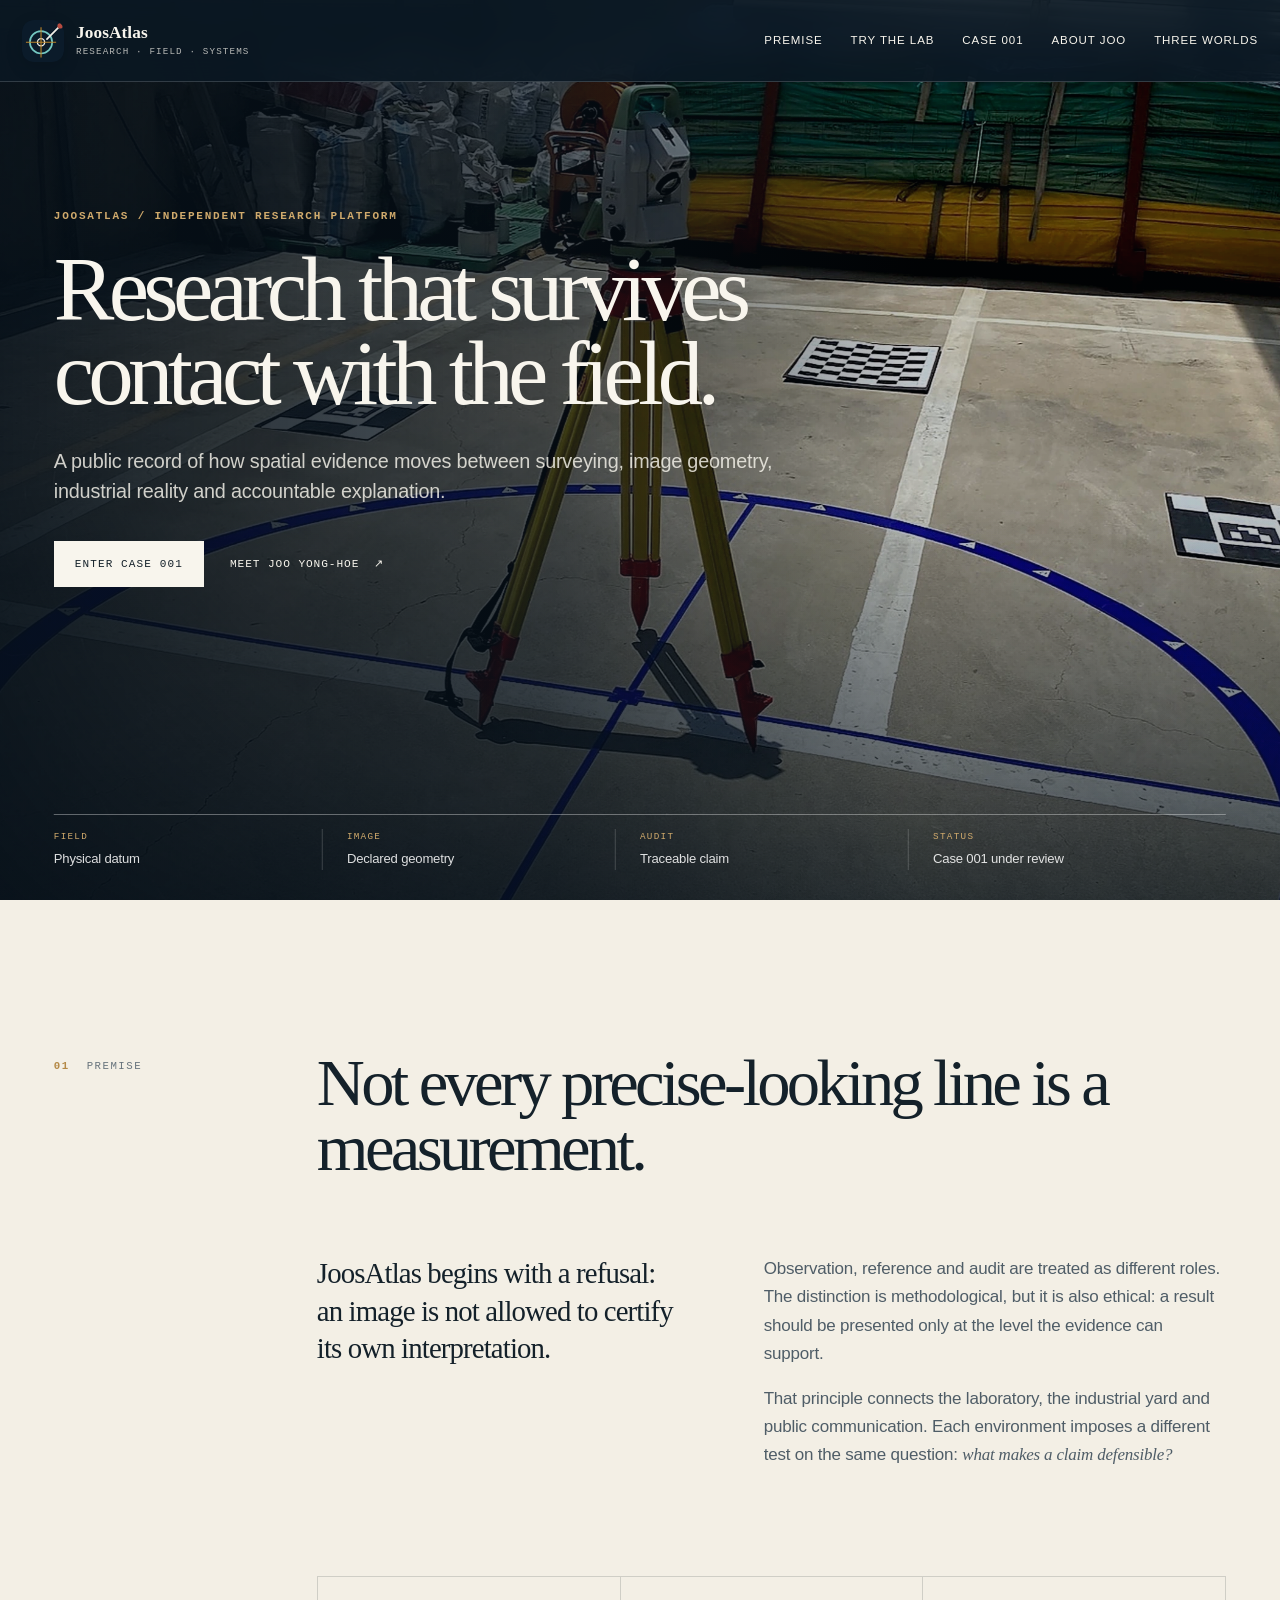
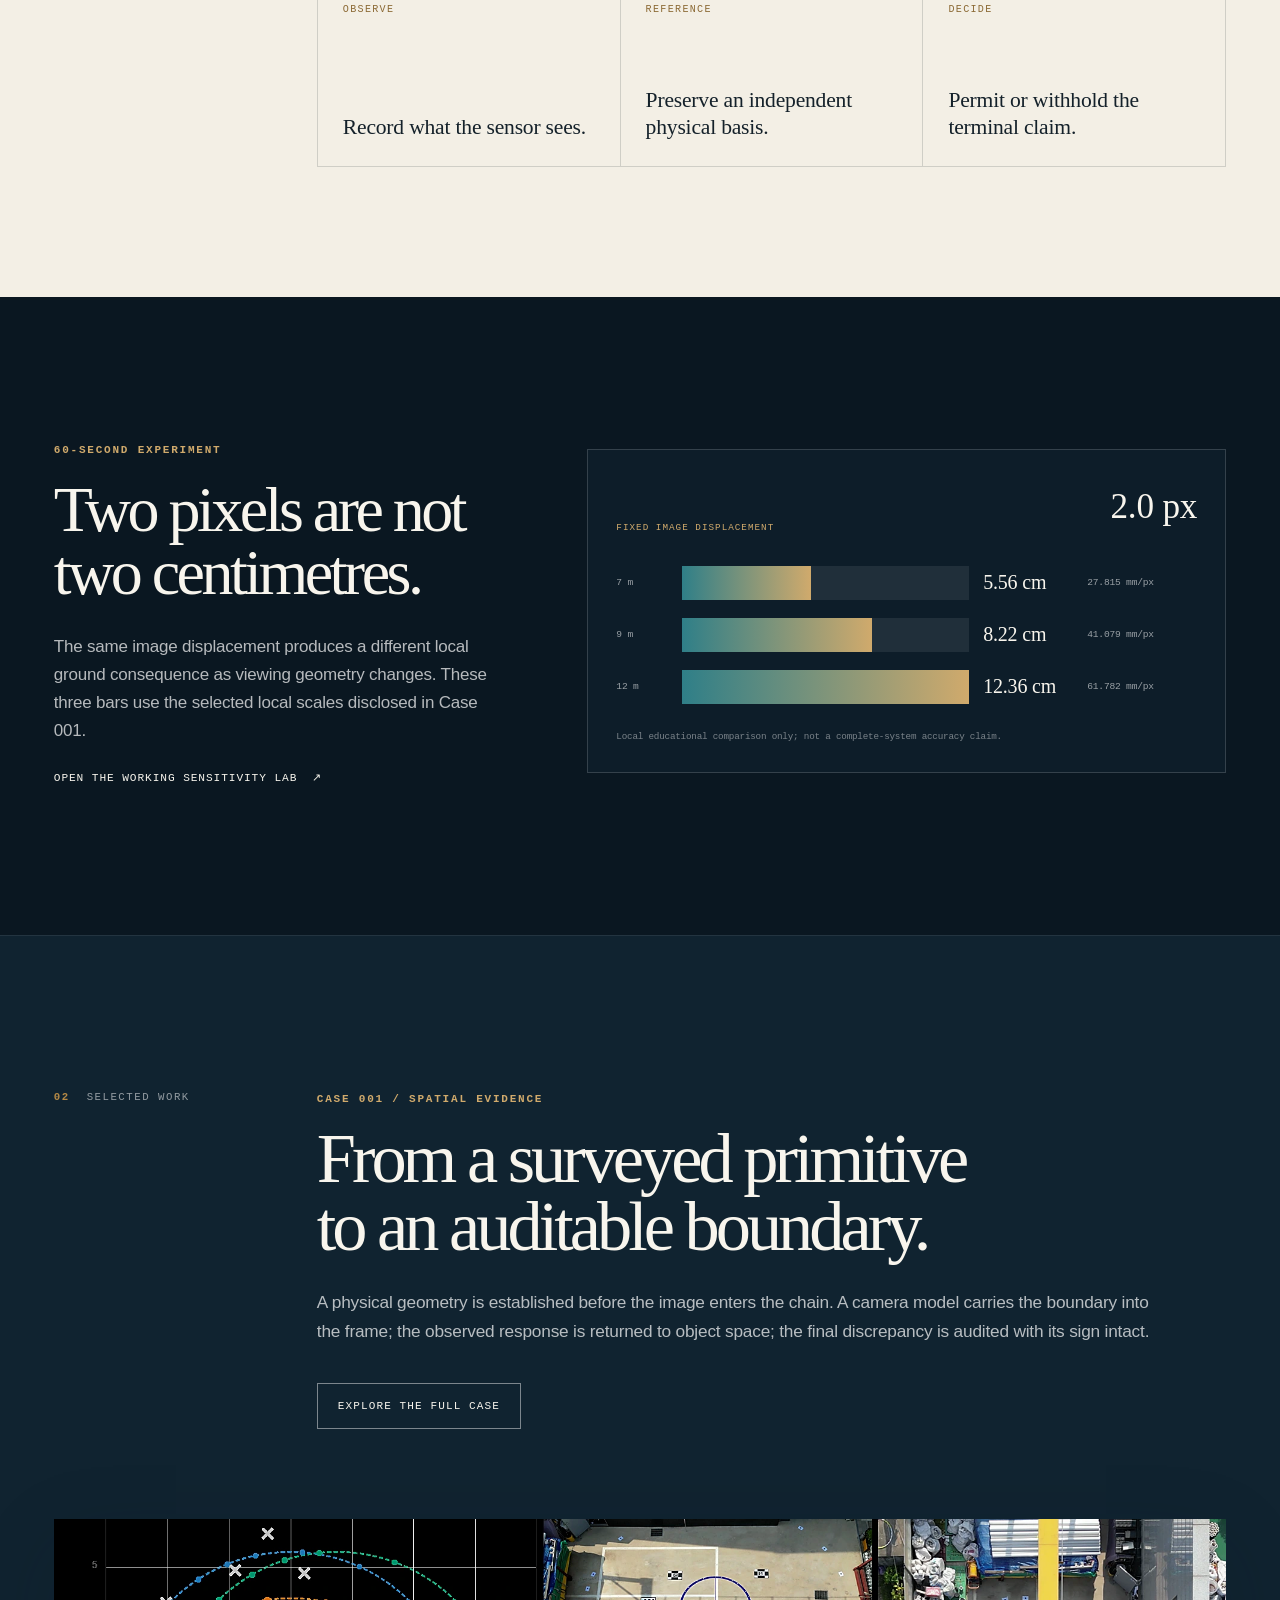
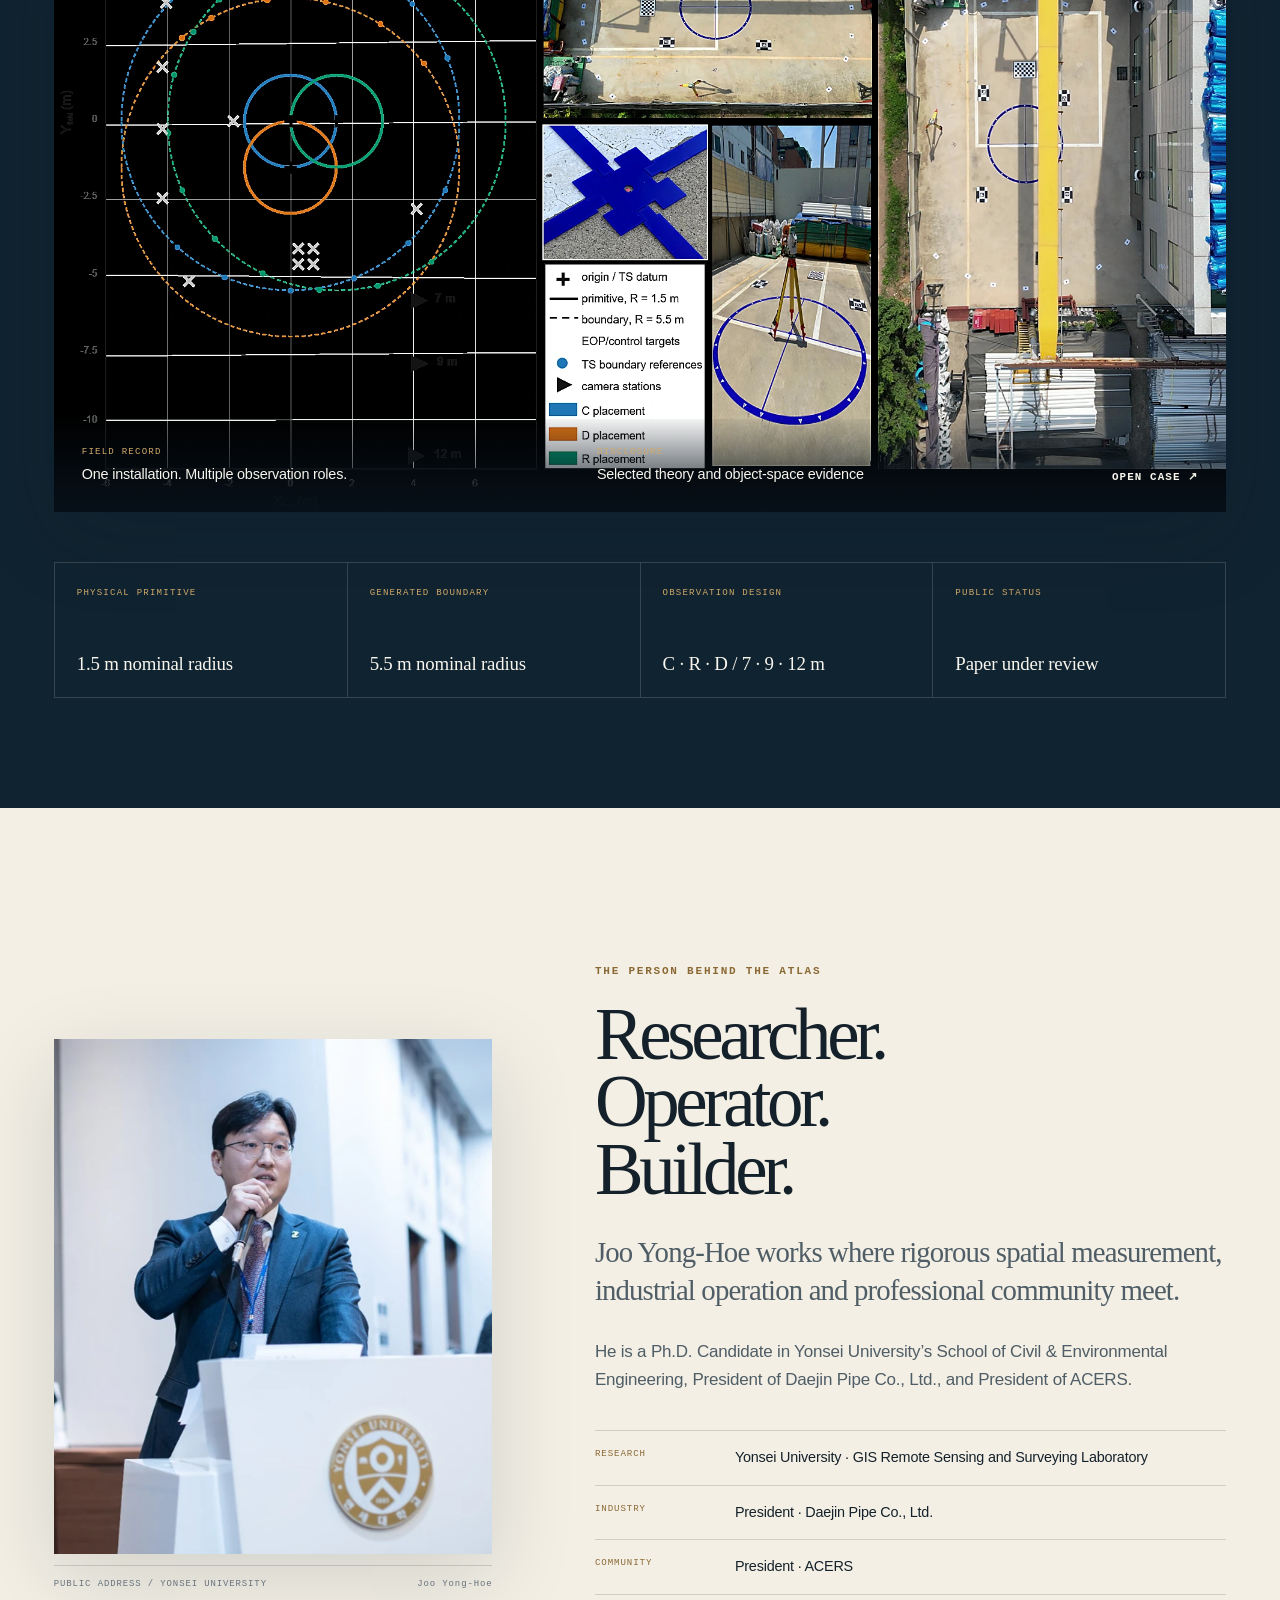
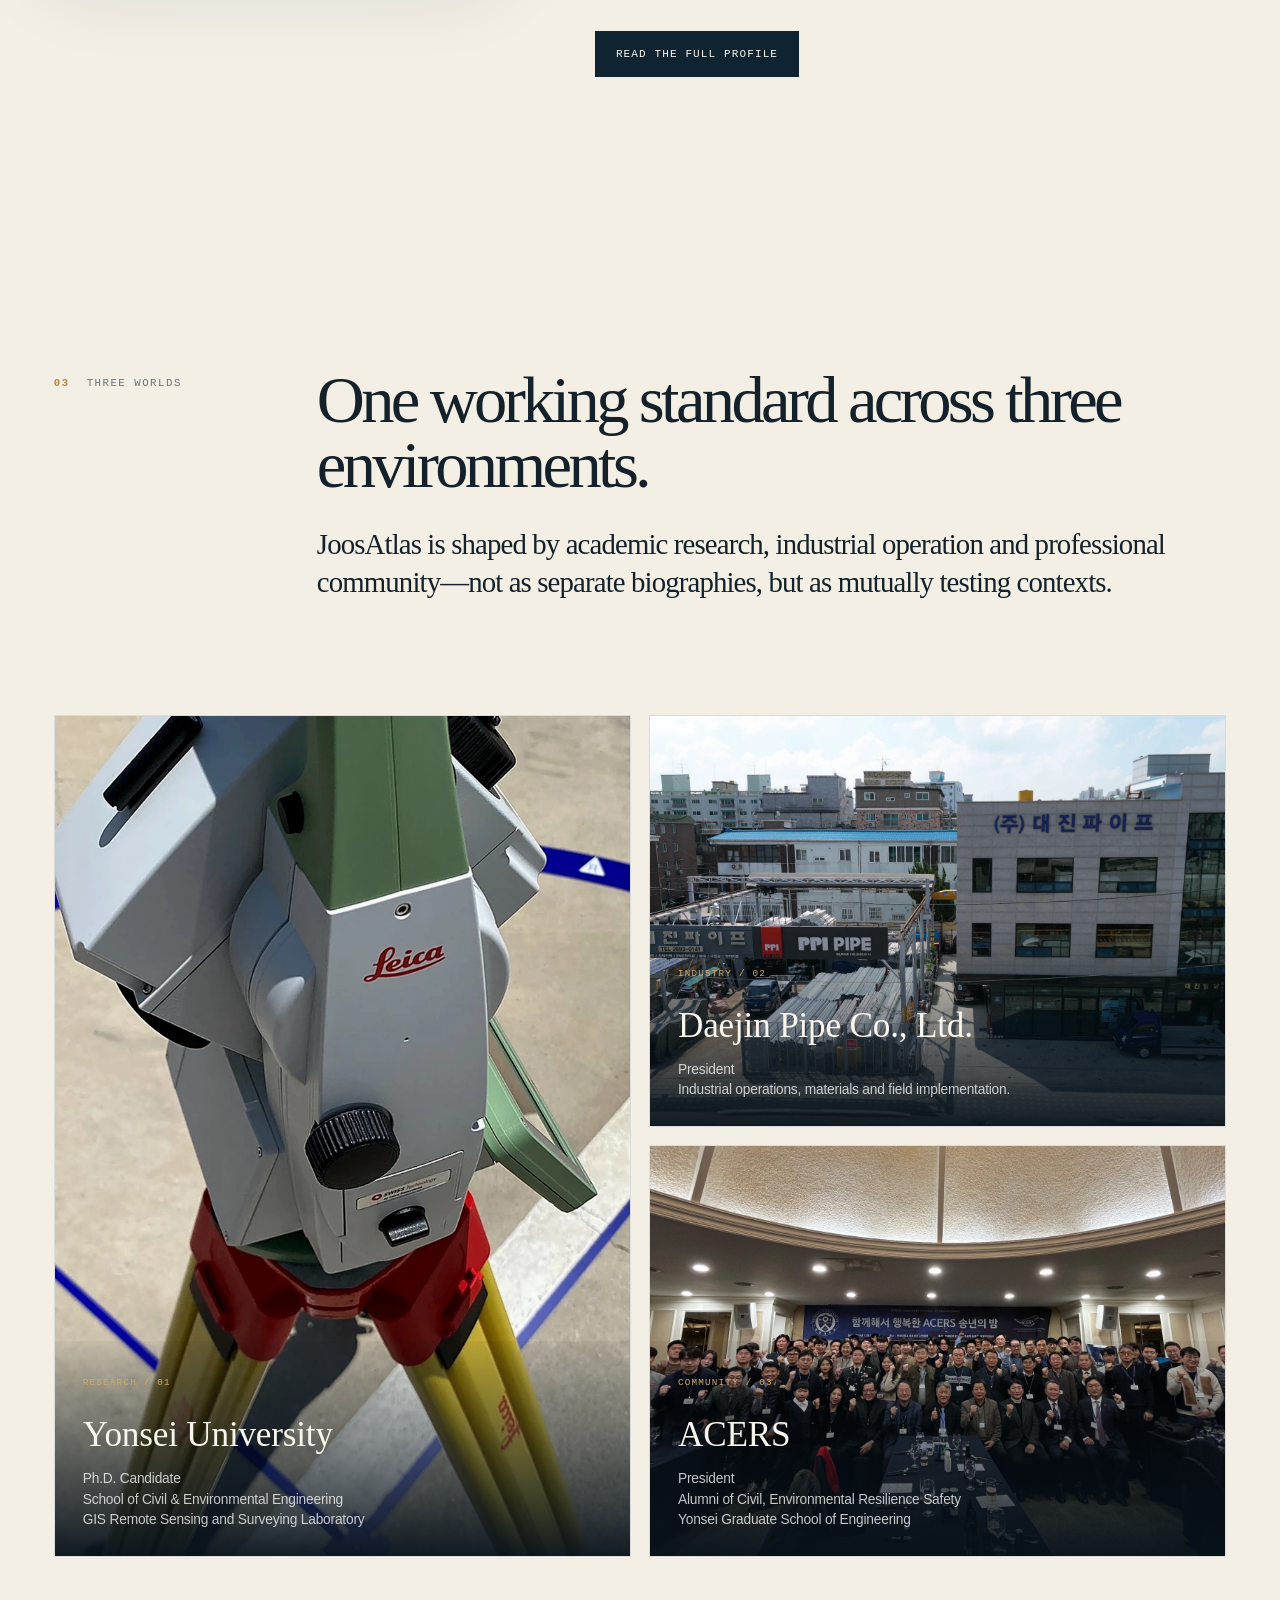
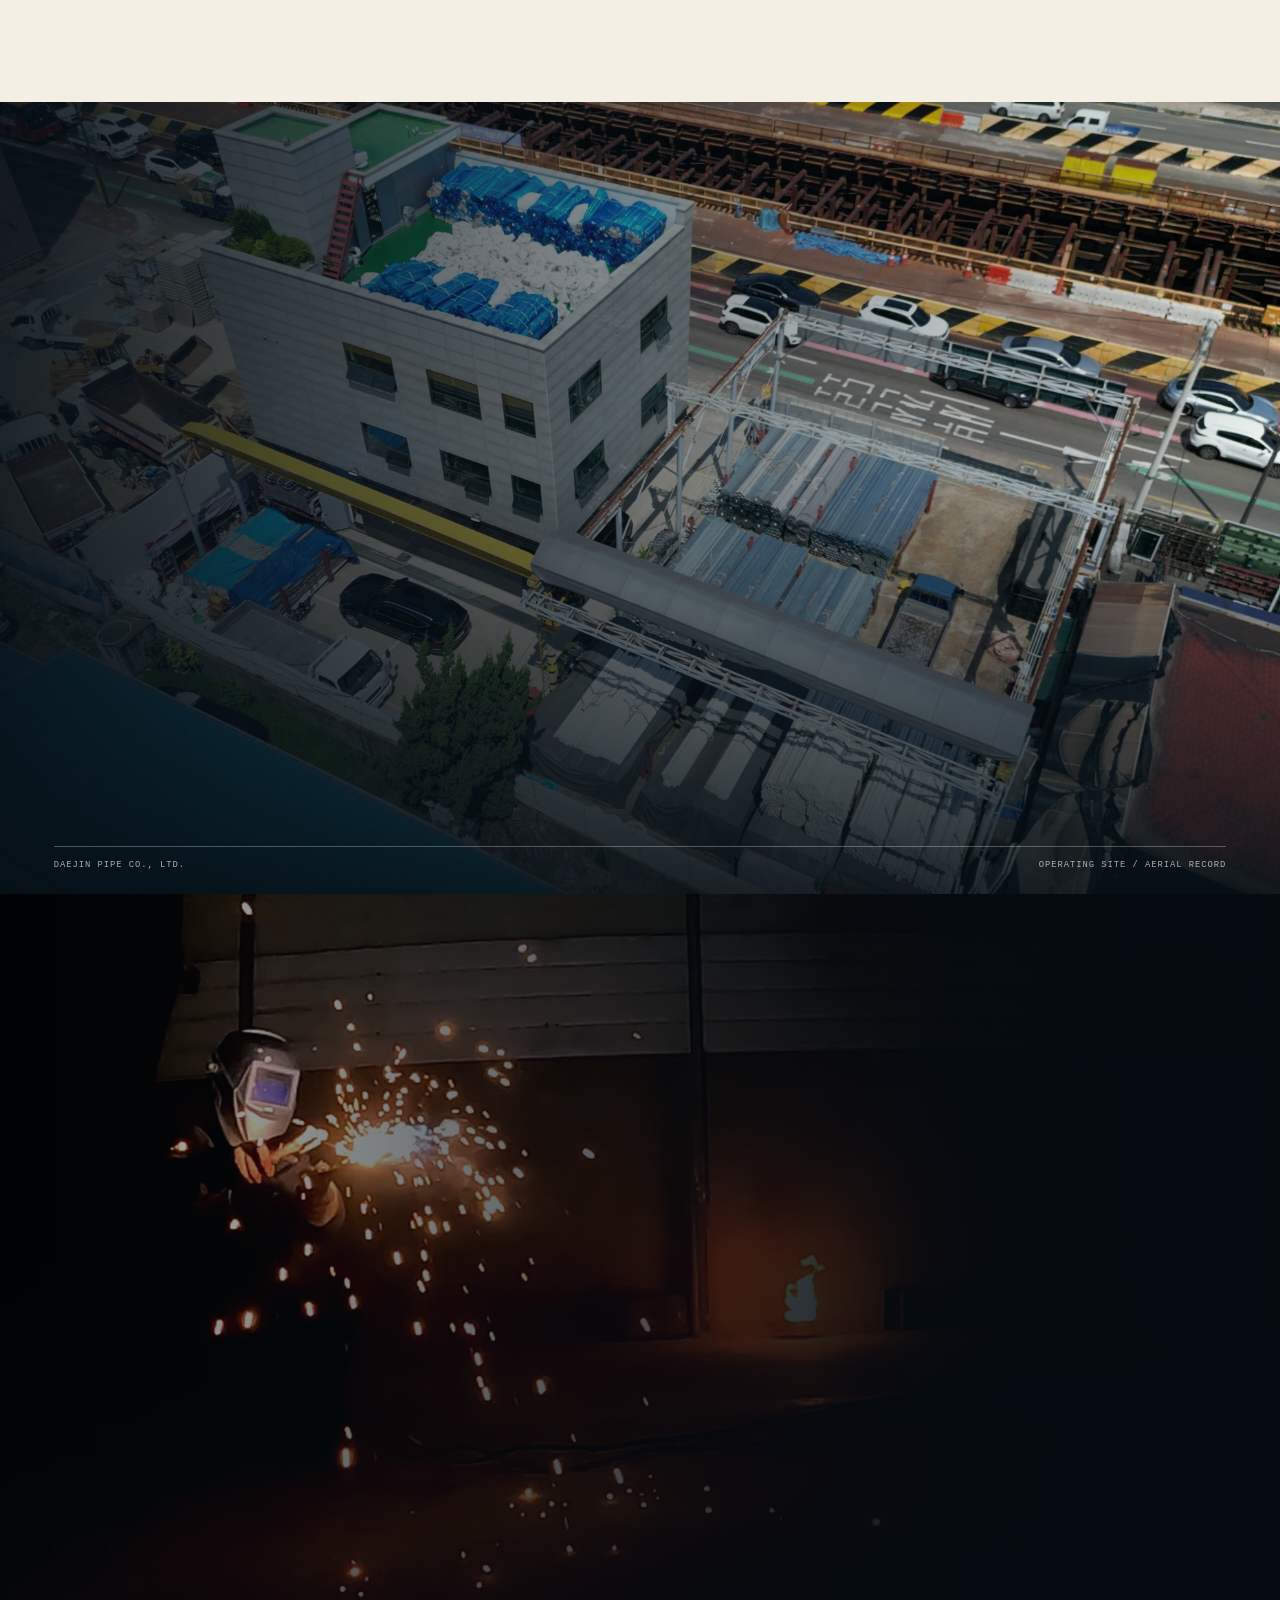
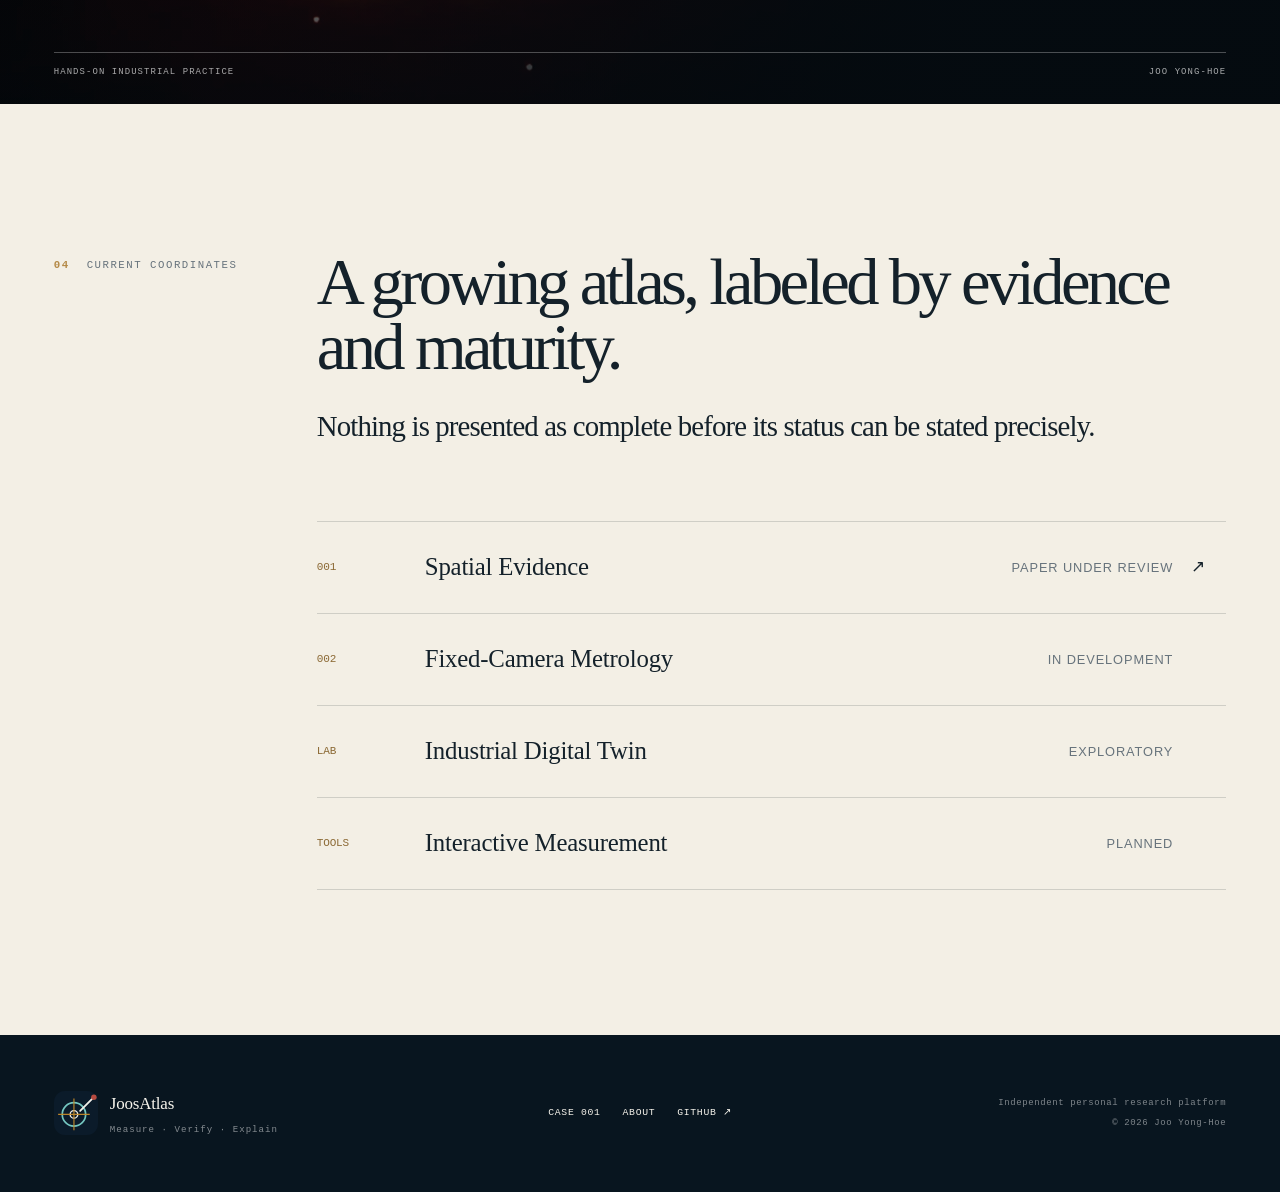
==== commit 3664ebf3: "Add files via upload V9" ====
--- a/index.html
+++ b/index.html
@@ -13,7 +13,7 @@
   <meta property="og:url" content="https://daejinpipero-gaja.github.io/JoosAtlas/" />
   <meta property="og:image" content="https://daejinpipero-gaja.github.io/JoosAtlas/assets/images/social-preview.jpg" />
   <link rel="icon" href="favicon.svg" type="image/svg+xml" />
-  <link rel="stylesheet" href="styles.css" />
+  <link rel="stylesheet" href="joosatlas-v9.css?v=9.0.0" />
   <script type="application/ld+json">
   {
     "@context":"https://schema.org",
@@ -77,23 +77,11 @@
       </div>
     </section>
 
+    
     <section id="quick-lab" class="quick-lab-section dark-section" data-header-theme="dark">
       <div class="section-frame quick-lab-grid">
-        <div class="quick-lab-copy">
-          <p class="overline light">60-SECOND EXPERIMENT</p>
-          <h2>The image error stays at two pixels.<br />The ground consequence does not.</h2>
-          <p>Choose a viewing distance. The same two-pixel displacement is carried through a selected local inverse geometry to show why range matters.</p>
-          <a class="text-link light" href="case-001.html#pixel-lab">Open the full Pixel Consequence Lab <span>↗</span></a>
-        </div>
-        <div class="quick-lab" data-quick-lab>
-          <div class="quick-lab-controls" role="tablist" aria-label="Viewing distance"><button class="active" data-distance="7">7 m</button><button data-distance="9">9 m</button><button data-distance="12">12 m</button></div>
-          <div class="quick-lab-stage">
-            <div class="quick-image-plane"><span>IMAGE</span><div class="pixel-grid"></div><i class="quick-nominal-line"></i><i class="quick-observed-line"></i><b>2 px</b></div>
-            <div class="quick-transfer">→</div>
-            <div class="quick-ground-plane"><span>GROUND</span><div class="quick-circle nominal"></div><div class="quick-circle observed"></div></div>
-          </div>
-          <div class="quick-readout"><span>LOCAL GROUND EFFECT</span><strong id="quick-ground-effect">5.6 cm</strong><p id="quick-lab-caption">At 7 m, the selected local scale is approximately 27.8 mm/px.</p></div>
-        </div>
+        <div class="quick-lab-copy"><p class="overline light">60-SECOND EXPERIMENT</p><h2>Two pixels are not two centimetres.</h2><p>The same image displacement produces a different local ground consequence as viewing geometry changes. These three bars use the selected local scales disclosed in Case 001.</p><a class="text-link light" href="case-001.html#pixel-lab">Open the working sensitivity lab <span>↗</span></a></div>
+        <div class="quick-comparison" aria-label="Ground effect of a fixed two-pixel displacement"><header><span>FIXED IMAGE DISPLACEMENT</span><strong>2.0 px</strong></header><div class="quick-comparison-bars"><article><span>7 m</span><div><i style="--value:45%"></i></div><strong>5.56 cm</strong><small>27.815 mm/px</small></article><article><span>9 m</span><div><i style="--value:66%"></i></div><strong>8.22 cm</strong><small>41.079 mm/px</small></article><article><span>12 m</span><div><i style="--value:100%"></i></div><strong>12.36 cm</strong><small>61.782 mm/px</small></article></div><p>Local educational comparison only; not a complete-system accuracy claim.</p></div>
       </div>
     </section>
 
@@ -133,6 +121,6 @@
   </main>
 
   <footer class="site-footer dark-footer"><div class="section-frame footer-grid"><div class="footer-brand"><img src="assets/figures/joosatlas-mark.svg" alt="" /><span><strong>JoosAtlas</strong><small>Measure · Verify · Explain</small></span></div><div class="footer-links"><a href="case-001.html">Case 001</a><a href="about.html">About</a><a href="https://github.com/daejinpipero-gaja/JoosAtlas">GitHub ↗</a></div><div class="footer-meta"><span>Independent personal research platform</span><span>© 2026 Joo Yong-Hoe</span></div></div></footer>
-  <script src="app.js"></script>
+  <script src="joosatlas-v9.js?v=9.0.0"></script>
 </body>
 </html>
--- a/joosatlas-v9.css
+++ b/joosatlas-v9.css
@@ -0,0 +1,213 @@
+:root{
+  --navy:#102330;
+  --navy-2:#0b1823;
+  --navy-3:#17384d;
+  --paper:#f3efe5;
+  --paper-2:#e8e1d4;
+  --ink:#14212a;
+  --muted:#67737c;
+  --steel:#93a0a8;
+  --teal:#2f7f88;
+  --teal-light:#74bdb9;
+  --cobalt:#163e9b;
+  --brass:#b48946;
+  --brass-light:#d0aa6c;
+  --red:#9b4038;
+  --white:#f8f5ed;
+  --line-dark:rgba(255,255,255,.16);
+  --line-light:rgba(20,33,42,.16);
+  --shadow:0 24px 80px rgba(12,25,35,.14);
+  --serif:"Iowan Old Style","Palatino Linotype","Book Antiqua",Baskerville,Georgia,serif;
+  --sans:"Helvetica Neue",Inter,"Segoe UI",Arial,sans-serif;
+  --mono:"SFMono-Regular",Consolas,"Liberation Mono",monospace;
+  --max:1480px;
+  --gutter:clamp(24px,4.2vw,72px);
+}
+
+*{box-sizing:border-box}
+html{scroll-behavior:smooth;background:var(--paper)}
+body{margin:0;color:var(--ink);background:var(--paper);font-family:var(--sans);font-size:17px;line-height:1.65;letter-spacing:-.012em;overflow-x:hidden}
+body.menu-open{overflow:hidden}
+img{display:block;max-width:100%}
+a{color:inherit;text-decoration:none}
+button{font:inherit}
+figure{margin:0}
+::selection{background:rgba(180,137,70,.28)}
+.skip-link{position:absolute;left:-9999px;top:0;z-index:999;background:var(--white);color:var(--ink);padding:12px 18px}.skip-link:focus{left:12px;top:12px}
+
+.section-frame{width:min(calc(100% - var(--gutter)*2),var(--max));margin-inline:auto}
+.paper-section{background:var(--paper);color:var(--ink)}
+.dark-section{background:var(--navy);color:var(--white)}
+
+.scroll-progress{position:fixed;left:0;right:0;top:0;height:3px;z-index:120;pointer-events:none;background:transparent}.scroll-progress span{display:block;height:100%;width:0;background:var(--brass)}
+
+.site-header{position:fixed;top:0;left:0;right:0;height:82px;z-index:100;display:flex;align-items:center;justify-content:space-between;padding-inline:max(22px,calc((100vw - var(--max))/2));transition:background .35s ease,color .35s ease,border-color .35s ease,backdrop-filter .35s ease}
+.site-header.header-overlay{color:var(--white);background:linear-gradient(180deg,rgba(7,17,25,.82),rgba(7,17,25,.25),transparent);border-bottom:1px solid transparent}
+.site-header.header-paper,.site-header.is-paper{color:var(--ink);background:rgba(243,239,229,.92);backdrop-filter:blur(16px);border-bottom:1px solid var(--line-light)}
+.site-header.is-dark{color:var(--white);background:rgba(11,24,35,.9);backdrop-filter:blur(16px);border-bottom:1px solid var(--line-dark)}
+.site-brand{display:flex;align-items:center;gap:12px;min-width:220px}.site-brand img{width:42px;height:42px;box-shadow:0 6px 18px rgba(0,0,0,.12);border-radius:12px}.site-brand span{display:grid;line-height:1.05}.site-brand strong{font-family:var(--serif);font-size:1.08rem;letter-spacing:.005em}.site-brand small{font-family:var(--mono);font-size:.58rem;letter-spacing:.12em;opacity:.72;margin-top:5px}
+.main-nav{display:flex;align-items:center;gap:28px;font-size:.72rem;letter-spacing:.08em;text-transform:uppercase}.main-nav a{position:relative;padding-block:8px}.main-nav a:after{content:"";position:absolute;left:0;right:100%;bottom:2px;height:1px;background:currentColor;transition:right .25s ease}.main-nav a:hover:after,.main-nav a:focus-visible:after{right:0}
+.menu-button{display:none;background:none;border:1px solid currentColor;color:inherit;padding:9px 13px;font-family:var(--mono);font-size:.65rem;letter-spacing:.1em}
+
+.overline,.section-kicker{font-family:var(--mono);font-size:.69rem;line-height:1.3;letter-spacing:.16em;text-transform:uppercase;font-weight:700}.overline.light{color:var(--brass-light)}.overline.dark{color:#8b6934}
+.section-index{display:flex;align-items:flex-start;gap:17px;padding-top:8px;font-family:var(--mono);font-size:.67rem;letter-spacing:.14em}.section-index span{color:var(--brass);font-weight:700}.section-index p{margin:0;color:var(--muted)}.section-index-light p{color:rgba(255,255,255,.55)}
+.editorial-grid{display:grid;grid-template-columns:minmax(150px,.34fr) minmax(0,1.66fr);gap:clamp(40px,6vw,110px)}
+.lead-copy{font-family:var(--serif);font-size:clamp(1.5rem,2.25vw,2.3rem);line-height:1.3;letter-spacing:-.03em}.lead-copy.narrow{max-width:850px}
+.button{display:inline-flex;align-items:center;justify-content:center;min-height:46px;padding:0 20px;border:1px solid transparent;font-family:var(--mono);font-size:.69rem;letter-spacing:.1em;text-transform:uppercase;transition:background .25s,color .25s,border-color .25s,transform .25s}.button:hover{transform:translateY(-2px)}.button-light{background:var(--white);color:var(--ink)}.button-outline{border-color:rgba(255,255,255,.45);color:var(--white)}.button-outline:hover{background:var(--white);color:var(--ink)}.text-link{font-family:var(--mono);font-size:.7rem;letter-spacing:.08em;text-transform:uppercase}.text-link span{display:inline-block;margin-left:7px}.text-link.light{color:var(--white)}
+.reveal{opacity:0;transform:translateY(28px);transition:opacity .8s ease,transform .8s ease}.reveal.is-visible{opacity:1;transform:none}
+
+/* Home hero */
+.hero{position:relative;overflow:hidden}.hero-home{height:max(760px,100vh);min-height:760px;color:var(--white)}.hero-image-wrap,.hero-shade{position:absolute;inset:0}.hero-image-wrap img{width:100%;height:100%;object-fit:cover;object-position:center 47%;transform:scale(1.015);will-change:transform}.hero-shade{background:linear-gradient(90deg,rgba(6,16,25,.93) 0%,rgba(6,16,25,.68) 43%,rgba(6,16,25,.16) 72%),linear-gradient(0deg,rgba(6,16,25,.74) 0%,transparent 45%)}
+.hero-content{position:relative;z-index:3;padding-top:clamp(170px,22vh,245px);max-width:100%}.hero-content h1{font-family:var(--serif);font-weight:500;font-size:clamp(4.4rem,7.1vw,7.7rem);line-height:.92;letter-spacing:-.063em;margin:25px 0 30px;max-width:1050px}.hero-deck{font-size:clamp(1.05rem,1.55vw,1.35rem);line-height:1.55;color:rgba(248,245,237,.82);max-width:760px}.hero-actions{display:flex;align-items:center;gap:26px;margin-top:34px}.hero-ledger{position:absolute;z-index:4;left:50%;transform:translateX(-50%);bottom:30px;display:grid;grid-template-columns:repeat(4,1fr);border-top:1px solid rgba(255,255,255,.35);padding-top:14px}.hero-ledger>div{border-right:1px solid rgba(255,255,255,.18);padding-right:24px;margin-right:24px;display:grid;gap:4px}.hero-ledger>div:last-child{border-right:0;margin-right:0}.hero-ledger span{font-family:var(--mono);font-size:.58rem;letter-spacing:.14em;color:var(--brass-light)}.hero-ledger strong{font-weight:500;font-size:.82rem;color:rgba(255,255,255,.86)}
+
+/* Premise */
+.premise-section{padding:150px 0 130px}.premise-copy h2,.worlds-heading h2,.coordinates-section h2,.working-method h2{font-family:var(--serif);font-weight:500;font-size:clamp(3.1rem,5.2vw,5.8rem);line-height:.98;letter-spacing:-.055em;margin:0}.two-column-copy{display:grid;grid-template-columns:.8fr 1fr;gap:clamp(45px,6vw,100px);margin-top:75px}.two-column-copy p{margin-top:0}.two-column-copy>div p{color:#4f5d67}.two-column-copy em{font-family:var(--serif)}.premise-rules{display:grid;grid-template-columns:repeat(3,1fr);margin-top:90px;border-top:1px solid var(--line-light);border-left:1px solid var(--line-light)}.premise-rules article{min-height:190px;padding:25px;border-right:1px solid var(--line-light);border-bottom:1px solid var(--line-light);display:flex;flex-direction:column;justify-content:space-between}.premise-rules span{font-family:var(--mono);font-size:.63rem;letter-spacing:.13em;color:#8b6934}.premise-rules strong{font-family:var(--serif);font-size:1.35rem;font-weight:500;line-height:1.25}
+
+/* Selected case */
+.selected-case{padding:145px 0 110px}.case-intro-grid{display:grid;grid-template-columns:minmax(150px,.34fr) minmax(0,1.66fr);gap:clamp(40px,6vw,110px)}.case-intro-copy h2,.theory-heading h2,.evidence-heading h2,.claim-grid h2,.release-grid h2{font-family:var(--serif);font-weight:500;font-size:clamp(3.2rem,5.5vw,6.2rem);line-height:.96;letter-spacing:-.057em;margin:19px 0 28px}.case-intro-copy>p:not(.overline){font-size:1.08rem;color:rgba(255,255,255,.7);max-width:850px}.case-intro-copy .button{margin-top:20px}.case-visual{display:block;position:relative;margin-top:90px;background:#07111a;box-shadow:var(--shadow);overflow:hidden}.case-visual img{width:100%;aspect-ratio:16/8.1;object-fit:cover;transition:transform .8s ease,filter .8s ease}.case-visual:hover img{transform:scale(1.015);filter:brightness(.92)}.case-visual-caption{position:absolute;left:0;right:0;bottom:0;padding:25px 28px;display:grid;grid-template-columns:1fr 1fr auto;gap:30px;align-items:end;color:var(--white);background:linear-gradient(0deg,rgba(7,17,26,.96),rgba(7,17,26,.05))}.case-visual-caption>div{display:grid;gap:4px}.case-visual-caption span{font-family:var(--mono);font-size:.57rem;letter-spacing:.13em;color:var(--brass-light)}.case-visual-caption strong{font-size:.9rem;font-weight:500}.case-visual-caption b{font-family:var(--mono);font-size:.68rem;letter-spacing:.1em}.case-facts{display:grid;grid-template-columns:repeat(4,1fr);border-top:1px solid var(--line-dark);border-left:1px solid var(--line-dark);margin-top:50px}.case-facts>div{min-height:135px;padding:22px;border-right:1px solid var(--line-dark);border-bottom:1px solid var(--line-dark);display:flex;flex-direction:column;justify-content:space-between}.case-facts span{font-family:var(--mono);font-size:.57rem;letter-spacing:.13em;color:var(--brass-light)}.case-facts strong{font-family:var(--serif);font-weight:500;font-size:1.18rem;line-height:1.25}
+
+/* Worlds */
+.worlds-section{padding:145px 0}.worlds-heading{align-items:start}.worlds-mosaic{display:grid;grid-template-columns:1.15fr .85fr;grid-template-rows:auto auto;gap:18px;margin-top:85px}.world-card{position:relative;overflow:hidden;background:#fff;border:1px solid var(--line-light)}.world-card figure{height:100%;min-height:430px;overflow:hidden}.world-card figure img{width:100%;height:100%;object-fit:cover;transition:transform .8s ease}.world-card:hover figure img{transform:scale(1.02)}.world-card-copy{position:absolute;left:0;right:0;bottom:0;padding:25px 28px;background:linear-gradient(0deg,rgba(8,18,27,.95),rgba(8,18,27,.05));color:var(--white)}.world-card-copy>span{font-family:var(--mono);font-size:.58rem;letter-spacing:.13em;color:var(--brass-light)}.world-card-copy h3{font-family:var(--serif);font-size:2.2rem;font-weight:500;margin:12px 0 5px}.world-card-copy p{font-size:.86rem;line-height:1.5;color:rgba(255,255,255,.76);margin:0}.world-research{grid-row:1/3}.world-research figure{min-height:800px}.world-industry figure,.world-community figure{min-height:390px}.daejin-wordmark{width:min(270px,75%);max-height:70px;object-fit:contain;object-position:left;margin:14px 0 10px;filter:brightness(0) invert(1)}
+
+/* Operator */
+.operator-section{min-height:90vh;position:relative;color:var(--white);display:flex;align-items:center;overflow:hidden}.operator-image,.operator-shade{position:absolute;inset:0}.operator-image img{width:100%;height:100%;object-fit:cover;object-position:center}.operator-shade{background:linear-gradient(90deg,rgba(5,11,16,.2),rgba(5,11,16,.65) 48%,rgba(5,11,16,.96) 76%),linear-gradient(0deg,rgba(5,11,16,.52),transparent 55%)}.operator-copy{position:relative;z-index:2;padding-left:52%;max-width:none}.operator-copy h2{font-family:var(--serif);font-size:clamp(3.4rem,5.7vw,6.5rem);line-height:.96;font-weight:500;letter-spacing:-.058em;margin:22px 0 28px}.operator-copy p:not(.overline){max-width:660px;color:rgba(255,255,255,.76);font-size:1.05rem}.operator-copy .button{margin-top:22px}.operator-caption{position:absolute;z-index:3;left:var(--gutter);right:var(--gutter);bottom:24px;border-top:1px solid rgba(255,255,255,.28);padding-top:12px;display:flex;justify-content:space-between;font-family:var(--mono);font-size:.56rem;letter-spacing:.12em;color:rgba(255,255,255,.65)}
+
+/* Coordinates */
+.coordinates-section{padding:145px 0}.coordinate-list{margin-top:75px;border-top:1px solid var(--line-light)}.coordinate-list>a,.coordinate-list>div{display:grid;grid-template-columns:90px 1fr auto 35px;align-items:center;gap:18px;min-height:92px;border-bottom:1px solid var(--line-light);transition:background .25s,padding .25s}.coordinate-list>a:hover{background:rgba(180,137,70,.07);padding-inline:15px}.coordinate-list span{font-family:var(--mono);font-size:.69rem;color:#8b6934}.coordinate-list strong{font-family:var(--serif);font-size:1.55rem;font-weight:500}.coordinate-list em{font-style:normal;color:var(--muted);font-size:.8rem;text-transform:uppercase;letter-spacing:.07em}.coordinate-list b{font-weight:400}
+
+/* About */
+.about-hero{padding:170px 0 125px}.about-hero-grid{display:grid;grid-template-columns:1fr .9fr;gap:clamp(70px,9vw,160px);align-items:end}.about-hero-title h1{font-family:var(--serif);font-size:clamp(4.5rem,7.5vw,8rem);line-height:.9;letter-spacing:-.068em;font-weight:500;margin:25px 0 28px}.about-name{font-family:var(--serif);font-size:1.6rem}.about-name span{font-family:var(--sans);font-size:.95rem;color:var(--muted);margin-left:12px}.about-hero-copy p{color:#4e5b64}.about-hero-copy .lead-copy{color:var(--ink)}.about-hero-image{margin-top:90px}.about-hero-image img{width:100%;aspect-ratio:16/8.5;object-fit:cover}.about-hero-image figcaption{display:flex;justify-content:space-between;border-top:1px solid var(--line-light);padding-top:12px;margin-top:12px;font-family:var(--mono);font-size:.57rem;letter-spacing:.11em;color:var(--muted)}
+.profile-chapter{padding:140px 0}.profile-grid{display:grid;grid-template-columns:1.05fr .95fr;gap:clamp(65px,8vw,140px);align-items:center}.profile-grid-reverse{grid-template-columns:.95fr 1.05fr}.profile-image img{width:100%;aspect-ratio:4/4.3;object-fit:cover;box-shadow:var(--shadow)}.profile-logo-stage img{object-fit:contain;background:#14274f;padding:45px}.profile-copy h2{font-family:var(--serif);font-size:clamp(3.1rem,5vw,5.8rem);font-weight:500;line-height:.98;letter-spacing:-.055em;margin:22px 0 30px}.profile-copy>p:not(.overline){color:rgba(255,255,255,.72)}.paper-section .profile-copy>p:not(.overline){color:#4d5a63}.profile-ledger{margin:42px 0 0;border-top:1px solid var(--line-dark)}.profile-ledger>div{display:grid;grid-template-columns:140px 1fr;gap:25px;padding:15px 0;border-bottom:1px solid var(--line-dark)}.profile-ledger dt{font-family:var(--mono);font-size:.61rem;letter-spacing:.1em;color:var(--brass-light);text-transform:uppercase}.profile-ledger dd{margin:0;font-size:.9rem;color:rgba(255,255,255,.84)}.light-ledger{border-color:var(--line-light)}.light-ledger>div{border-color:var(--line-light)}.light-ledger dt{color:#8b6934}.light-ledger dd{color:var(--ink)}.profile-logo{max-width:330px;margin:30px 0 15px}.community-profile{background:#14264a;color:var(--white)}
+.working-method{padding:140px 0}.method-verbs{display:grid;grid-template-columns:repeat(4,1fr);margin-top:75px;border-left:1px solid var(--line-light);border-top:1px solid var(--line-light)}.method-verbs article{min-height:250px;padding:24px;border-right:1px solid var(--line-light);border-bottom:1px solid var(--line-light)}.method-verbs span{font-family:var(--mono);font-size:.63rem;color:#8b6934}.method-verbs h3{font-family:var(--serif);font-size:2rem;font-weight:500;margin:45px 0 10px}.method-verbs p{color:var(--muted);font-size:.9rem}.about-quote{font-family:var(--serif);font-size:clamp(2.2rem,4vw,4.2rem);line-height:1.12;letter-spacing:-.04em;margin:85px 0 0;padding-left:28px;border-left:4px solid var(--brass)}
+
+/* Case hero */
+.case-hero{min-height:100vh;position:relative;color:var(--white);display:flex;align-items:end;padding-bottom:90px;overflow:hidden}.case-hero-image,.case-hero-shade{position:absolute;inset:0}.case-hero-image img{width:100%;height:100%;object-fit:cover;object-position:center 58%;transform:scale(1.01)}.case-hero-shade{background:linear-gradient(90deg,rgba(6,16,24,.95),rgba(6,16,24,.68) 48%,rgba(6,16,24,.12)),linear-gradient(0deg,rgba(6,16,24,.82),transparent 58%)}.case-hero-copy{position:relative;z-index:2}.case-hero-copy h1{font-family:var(--serif);font-weight:500;font-size:clamp(4.2rem,7.3vw,8rem);line-height:.92;letter-spacing:-.066em;margin:25px 0 28px;max-width:1200px}.case-hero-copy>p:not(.overline){font-size:1.2rem;max-width:700px;color:rgba(255,255,255,.8)}.case-hero-tags{display:flex;gap:10px;flex-wrap:wrap;margin-top:28px}.case-hero-tags span{border:1px solid rgba(255,255,255,.3);padding:8px 11px;font-family:var(--mono);font-size:.59rem;letter-spacing:.09em}.case-hero-caption{position:absolute;z-index:3;bottom:20px;left:var(--gutter);right:var(--gutter);display:flex;justify-content:space-between;border-top:1px solid rgba(255,255,255,.3);padding-top:11px;font-family:var(--mono);font-size:.56rem;letter-spacing:.12em;color:rgba(255,255,255,.68)}
+
+/* Question */
+.case-question{padding:145px 0}.case-question h2,.field-section h2,.interpretation-section h2{font-family:var(--serif);font-weight:500;font-size:clamp(3.2rem,5.6vw,6.3rem);line-height:.97;letter-spacing:-.056em;margin:0}.question-columns{display:grid;grid-template-columns:.75fr 1fr;gap:80px;margin-top:75px}.question-columns p{margin-top:0}.question-columns>div p{color:#4f5d66}.question-contrast{display:grid;grid-template-columns:1fr 70px 1fr;align-items:center;margin-top:85px;border-top:1px solid var(--line-light);border-bottom:1px solid var(--line-light)}.question-contrast article{padding:30px 10px 35px}.question-contrast article span{font-family:var(--mono);font-size:.59rem;letter-spacing:.12em;color:#8b6934}.question-contrast article strong{display:block;font-family:var(--serif);font-size:1.55rem;font-weight:500;line-height:1.25;margin:18px 0 9px}.question-contrast article p{font-size:.86rem;color:var(--muted);margin:0}.contrast-arrow{font-family:var(--serif);font-size:3rem;text-align:center;color:var(--red)}
+
+/* Theory */
+.theory-section{padding:145px 0}.theory-heading{align-items:start}.method-chain-figure{margin-top:85px}.method-chain-figure img{width:100%;box-shadow:0 28px 90px rgba(0,0,0,.23)}.method-chain-figure figcaption{font-family:var(--mono);font-size:.6rem;letter-spacing:.08em;color:rgba(255,255,255,.58);margin-top:13px}.equation-ledger{margin-top:90px;border-top:1px solid var(--line-dark)}.equation-card{display:grid;grid-template-columns:220px 1fr;gap:45px;padding:40px 0;border-bottom:1px solid var(--line-dark)}.equation-meta{display:flex;gap:18px;font-family:var(--mono);font-size:.62rem;letter-spacing:.11em}.equation-meta span{color:var(--brass-light)}.equation-meta p{margin:0;color:rgba(255,255,255,.56)}.equation-body h3{font-family:var(--serif);font-size:1.8rem;font-weight:500;margin:0 0 20px}.equation-body math{font-size:clamp(1.45rem,2.3vw,2.4rem);color:var(--white);margin:18px 0 21px;overflow-x:auto;overflow-y:hidden}.equation-body p{color:rgba(255,255,255,.67);max-width:900px;margin-bottom:0}.equation-note{font-family:var(--mono);font-size:.6rem;letter-spacing:.07em;color:rgba(255,255,255,.46);margin-top:25px}
+
+/* Field */
+.field-section{padding:145px 0}.field-layout-figure{margin-top:85px}.field-layout-figure img{width:100%;box-shadow:var(--shadow)}.field-layout-figure figcaption{display:grid;grid-template-columns:220px 1fr;gap:35px;border-top:1px solid var(--line-light);padding-top:14px;margin-top:13px}.field-layout-figure figcaption span{font-family:var(--mono);font-size:.6rem;letter-spacing:.11em;color:#8b6934}.field-layout-figure figcaption p{margin:0;color:var(--muted);font-size:.84rem}.field-reading{display:grid;grid-template-columns:repeat(4,1fr);border-top:1px solid var(--line-light);border-left:1px solid var(--line-light);margin-top:75px}.field-reading article{min-height:220px;padding:23px;border-right:1px solid var(--line-light);border-bottom:1px solid var(--line-light)}.field-reading span{font-family:var(--mono);font-size:.63rem;color:#8b6934}.field-reading h3{font-family:var(--serif);font-size:1.6rem;font-weight:500;margin:42px 0 10px}.field-reading p{font-size:.86rem;color:var(--muted);margin:0}
+
+/* Evidence */
+.evidence-section{padding:145px 0}.evidence-heading{align-items:start}.evidence-heading>div:last-child>p:not(.overline){max-width:760px;color:rgba(255,255,255,.68)}.evidence-explorer{margin-top:80px;border:1px solid var(--line-dark);background:var(--navy-2)}.evidence-controls{display:flex;justify-content:space-between;gap:20px;border-bottom:1px solid var(--line-dark);padding:16px}.segmented{display:flex;gap:4px;flex-wrap:wrap}.segmented button{background:transparent;color:rgba(255,255,255,.62);border:1px solid transparent;padding:10px 13px;font-family:var(--mono);font-size:.61rem;letter-spacing:.09em;cursor:pointer}.segmented button.active{background:var(--white);color:var(--ink)}.segmented.compact button.active{background:var(--brass);color:#111}.evidence-body{display:grid;grid-template-columns:minmax(0,1fr) 310px;min-height:680px}.evidence-figure{position:relative;background:#ecebea;display:flex;align-items:center;justify-content:center;overflow:hidden}.evidence-figure img{width:100%;height:100%;object-fit:contain}.figure-expand{position:absolute;right:15px;bottom:15px;background:rgba(11,24,35,.88);border:1px solid rgba(255,255,255,.25);color:#fff;padding:9px 11px;font-family:var(--mono);font-size:.56rem;letter-spacing:.08em;cursor:pointer}.evidence-panel{padding:28px;border-left:1px solid var(--line-dark);display:flex;flex-direction:column}.evidence-panel>div>span,.evidence-panel dl dt{font-family:var(--mono);font-size:.57rem;letter-spacing:.11em;color:var(--brass-light)}.evidence-panel>div>strong{display:block;font-family:var(--serif);font-size:4.2rem;font-weight:500;margin:13px 0 8px}.evidence-panel>div>p{color:rgba(255,255,255,.64);font-size:.86rem}.evidence-panel dl{margin:32px 0 0;border-top:1px solid var(--line-dark)}.evidence-panel dl>div{display:flex;justify-content:space-between;gap:20px;padding:15px 0;border-bottom:1px solid var(--line-dark)}.evidence-panel dl dd{margin:0;font-family:var(--serif);font-size:1.25rem}.evidence-caveat{margin-top:auto;font-family:var(--mono);font-size:.58rem;line-height:1.65;color:rgba(255,255,255,.46)}.placement-comparison{display:grid;grid-template-columns:repeat(3,1fr);border-top:1px solid var(--line-dark)}.placement-comparison article{display:grid;grid-template-columns:45px 1fr auto;gap:15px;align-items:center;padding:21px;border-right:1px solid var(--line-dark)}.placement-comparison article:last-child{border-right:0}.placement-comparison span{font-family:var(--mono);font-size:.64rem;color:var(--brass-light)}.placement-comparison article>div{height:6px;background:rgba(255,255,255,.12)}.placement-comparison i{display:block;width:var(--value);height:100%;background:var(--teal-light)}.placement-comparison strong{font-family:var(--serif);font-weight:500}.placement-comparison small{grid-column:2/4;font-family:var(--mono);font-size:.54rem;color:rgba(255,255,255,.45)}
+
+/* Interpretation */
+.interpretation-section{padding:145px 0}.interpretation-grid{display:grid;grid-template-columns:repeat(3,1fr);margin-top:75px;border-top:1px solid var(--line-light);border-left:1px solid var(--line-light)}.interpretation-grid article{padding:26px;min-height:280px;border-right:1px solid var(--line-light);border-bottom:1px solid var(--line-light)}.interpretation-grid span{font-family:var(--mono);font-size:.59rem;letter-spacing:.11em;color:#8b6934}.interpretation-grid h3{font-family:var(--serif);font-weight:500;font-size:1.55rem;line-height:1.25;margin:45px 0 12px}.interpretation-grid p{color:var(--muted);font-size:.88rem}
+
+/* Claim */
+.claim-section{padding:145px 0}.claim-grid{display:grid;grid-template-columns:.75fr 1.25fr;gap:90px}.claim-columns{display:grid;grid-template-columns:1fr 1fr;border-top:1px solid var(--line-dark);border-left:1px solid var(--line-dark)}.claim-columns article{padding:28px;border-right:1px solid var(--line-dark);border-bottom:1px solid var(--line-dark)}.claim-columns span{font-family:var(--mono);font-size:.59rem;letter-spacing:.12em;color:var(--brass-light)}.claim-columns ul{margin:35px 0 0;padding-left:18px}.claim-columns li{margin-bottom:15px;color:rgba(255,255,255,.72);font-size:.89rem}.research-principle{font-family:var(--serif);font-size:clamp(3rem,5.8vw,6.5rem);font-weight:500;line-height:1.03;letter-spacing:-.055em;margin-top:130px;margin-bottom:0;padding-left:30px;border-left:5px solid var(--brass)}
+
+/* Release */
+.release-section{padding:145px 0}.release-grid{display:grid;grid-template-columns:1fr 1fr;gap:100px}.release-grid>div:first-child>p:not(.overline){color:#53616a}.release-ledger{border-top:1px solid var(--line-light)}.release-ledger>div{display:flex;justify-content:space-between;gap:30px;padding:19px 0;border-bottom:1px solid var(--line-light)}.release-ledger span{font-size:.88rem;color:var(--muted)}.release-ledger strong{font-family:var(--mono);font-size:.61rem;letter-spacing:.08em;color:var(--red)}.release-ledger strong.released{color:var(--teal)}.release-ledger strong.review{color:#8b6934}
+
+/* Footer */
+.site-footer{padding:55px 0}.dark-footer{background:#08151f;color:var(--white)}.footer-grid{display:grid;grid-template-columns:1fr auto 1fr;align-items:center;gap:35px}.footer-brand{display:flex;align-items:center;gap:12px}.footer-brand img{width:44px}.footer-brand span{display:grid}.footer-brand strong{font-family:var(--serif);font-weight:500}.footer-brand small{font-family:var(--mono);font-size:.57rem;letter-spacing:.11em;color:rgba(255,255,255,.5);margin-top:4px}.footer-links{display:flex;gap:22px;font-family:var(--mono);font-size:.61rem;letter-spacing:.07em;text-transform:uppercase}.footer-meta{display:grid;text-align:right;gap:5px;font-family:var(--mono);font-size:.56rem;letter-spacing:.07em;color:rgba(255,255,255,.48)}
+
+/* Lightbox */
+.lightbox{position:fixed;inset:0;z-index:200;background:rgba(4,9,13,.96);display:none;align-items:center;justify-content:center;padding:70px 30px}.lightbox.open{display:flex}.lightbox img{max-width:96vw;max-height:88vh;object-fit:contain}.lightbox-close{position:absolute;top:18px;right:22px;background:none;border:1px solid rgba(255,255,255,.4);color:#fff;padding:10px 13px;font-family:var(--mono);font-size:.6rem;letter-spacing:.08em}
+
+/* Responsive */
+@media (max-width:1150px){
+  .main-nav{gap:17px}
+  .hero-content h1{font-size:clamp(4rem,8vw,6.2rem)}
+  .worlds-mosaic{grid-template-columns:1fr 1fr}.world-research{grid-row:auto;grid-column:1/3}.world-research figure{min-height:580px}.world-industry figure,.world-community figure{min-height:360px}
+  .operator-copy{padding-left:46%}
+  .evidence-body{grid-template-columns:minmax(0,1fr) 280px}
+  .profile-grid,.profile-grid-reverse{gap:60px}
+}
+
+@media (max-width:900px){
+  body{font-size:16px}
+  .site-header{height:72px;padding-inline:20px}.menu-button{display:block}.main-nav{position:fixed;inset:72px 0 auto 0;background:rgba(11,24,35,.98);color:#fff;display:none;flex-direction:column;align-items:flex-start;padding:28px 24px;gap:12px;border-bottom:1px solid rgba(255,255,255,.18)}.main-nav.open{display:flex}.main-nav a{width:100%;padding:12px 0;border-bottom:1px solid rgba(255,255,255,.12)}
+  .editorial-grid,.case-intro-grid,.about-hero-grid,.profile-grid,.profile-grid-reverse,.claim-grid,.release-grid{grid-template-columns:1fr}.section-index{margin-bottom:15px}.hero-ledger{grid-template-columns:1fr 1fr;gap:12px}.hero-ledger>div{border-right:0;margin-right:0;padding-right:0}.hero-ledger-last{display:none!important}
+  .two-column-copy,.question-columns{grid-template-columns:1fr;gap:30px}.premise-rules,.case-facts,.field-reading,.interpretation-grid,.method-verbs{grid-template-columns:1fr 1fr}
+  .case-visual-caption{grid-template-columns:1fr auto}.case-visual-caption>div:nth-child(2){display:none}
+  .operator-section{min-height:850px;align-items:flex-end}.operator-shade{background:linear-gradient(0deg,rgba(5,11,16,.98) 12%,rgba(5,11,16,.65) 60%,rgba(5,11,16,.12))}.operator-copy{padding:0 0 120px;max-width:100%}.operator-copy h2{font-size:4.3rem}.operator-copy p:not(.overline){max-width:760px}
+  .worlds-mosaic{grid-template-columns:1fr}.world-research{grid-column:auto}.world-research figure,.world-industry figure,.world-community figure{min-height:520px}
+  .coordinate-list>a,.coordinate-list>div{grid-template-columns:70px 1fr auto}.coordinate-list b{display:none}
+  .equation-card{grid-template-columns:1fr;gap:12px}.field-layout-figure figcaption{grid-template-columns:1fr}.evidence-body{grid-template-columns:1fr}.evidence-panel{border-left:0;border-top:1px solid var(--line-dark)}.evidence-figure{min-height:560px}.evidence-caveat{margin-top:25px}.claim-columns{grid-template-columns:1fr}.question-contrast{grid-template-columns:1fr}.contrast-arrow{padding:10px}.footer-grid{grid-template-columns:1fr;align-items:start}.footer-meta{text-align:left}
+  .profile-image{order:1}.profile-copy{order:2}.profile-grid-reverse .profile-copy{order:2}.profile-grid-reverse .profile-image{order:1}
+}
+
+@media (max-width:620px){
+  :root{--gutter:20px}
+  .site-brand{min-width:0}.site-brand small{display:none}.site-brand img{width:38px;height:38px}
+  .hero-home{min-height:760px;height:100svh}.hero-content{padding-top:145px}.hero-content h1{font-size:3.75rem}.hero-deck{font-size:1rem}.hero-actions{align-items:flex-start;flex-direction:column;gap:16px}.hero-ledger{bottom:18px;grid-template-columns:1fr 1fr}.hero-ledger>div:nth-child(3){display:none}
+  .premise-section,.selected-case,.worlds-section,.coordinates-section,.about-hero,.profile-chapter,.working-method,.case-question,.theory-section,.field-section,.evidence-section,.interpretation-section,.claim-section,.release-section{padding-top:100px;padding-bottom:90px}
+  .premise-copy h2,.worlds-heading h2,.coordinates-section h2,.working-method h2,.case-intro-copy h2,.theory-heading h2,.evidence-heading h2,.claim-grid h2,.release-grid h2,.case-question h2,.field-section h2,.interpretation-section h2,.profile-copy h2{font-size:3.15rem}.lead-copy{font-size:1.5rem}
+  .premise-rules,.case-facts,.field-reading,.interpretation-grid,.method-verbs{grid-template-columns:1fr}.case-visual img{aspect-ratio:4/3}.case-visual-caption{padding:18px}.case-visual-caption strong{font-size:.75rem}.case-facts>div{min-height:100px}
+  .world-card figure,.world-research figure,.world-industry figure,.world-community figure{min-height:420px}.world-card-copy{padding:20px}.world-card-copy h3{font-size:1.8rem}
+  .operator-section{min-height:760px}.operator-image img{object-position:34% center}.operator-copy{padding-bottom:110px}.operator-copy h2{font-size:3.45rem}.operator-caption{left:20px;right:20px;font-size:.48rem}
+  .coordinate-list>a,.coordinate-list>div{grid-template-columns:52px 1fr;gap:10px;padding:15px 0}.coordinate-list em{grid-column:2}.coordinate-list strong{font-size:1.25rem}
+  .about-hero-title h1{font-size:4.2rem}.about-hero-image img{aspect-ratio:4/3}.about-hero-image figcaption{display:grid;gap:4px}.profile-image img{aspect-ratio:4/4.8}.profile-ledger>div{grid-template-columns:1fr;gap:4px}.method-verbs article{min-height:185px}.about-quote{font-size:2.5rem}
+  .case-hero{min-height:780px}.case-hero-copy h1{font-size:3.65rem}.case-hero-tags{display:none}.case-hero-caption{left:20px;right:20px;font-size:.48rem}
+  .question-contrast article{padding-inline:0}.method-chain-figure img{min-width:980px}.method-chain-figure{overflow-x:auto}.equation-body math{font-size:1.35rem}.field-layout-figure{overflow:hidden}.field-layout-figure img{width:160%;max-width:none;transform:translateX(-18%)}
+  .evidence-controls{align-items:flex-start;flex-direction:column}.evidence-figure{min-height:430px}.placement-comparison{grid-template-columns:1fr}.placement-comparison article{border-right:0;border-bottom:1px solid var(--line-dark)}.research-principle{font-size:3rem;padding-left:18px}.footer-links{flex-wrap:wrap}
+}
+
+@media (prefers-reduced-motion:reduce){html{scroll-behavior:auto}.reveal{opacity:1;transform:none;transition:none}.case-visual img,.world-card figure img,.button{transition:none}}
+
+
+/* JoosAtlas v8: real-person editorial, operating-site records, interactive learning */
+.quick-lab-section{padding:135px 0 145px;background:#0a1721}.quick-lab-grid{display:grid;grid-template-columns:.82fr 1.18fr;gap:clamp(55px,7vw,120px);align-items:center}.quick-lab-copy h2{font-family:var(--serif);font-size:clamp(3rem,5vw,5.6rem);line-height:.98;font-weight:500;letter-spacing:-.055em;margin:22px 0 28px}.quick-lab-copy>p:not(.overline){color:rgba(255,255,255,.7);max-width:650px}.quick-lab{border:1px solid var(--line-dark);background:#0d1d29;box-shadow:0 30px 90px rgba(0,0,0,.22)}.quick-lab-controls{display:flex;padding:14px;border-bottom:1px solid var(--line-dark);gap:6px}.quick-lab-controls button{border:1px solid transparent;background:transparent;color:rgba(255,255,255,.56);padding:9px 14px;font-family:var(--mono);font-size:.62rem;letter-spacing:.08em;cursor:pointer}.quick-lab-controls button.active{background:var(--white);color:var(--ink)}.quick-lab-stage{display:grid;grid-template-columns:1fr 60px 1fr;gap:16px;align-items:center;padding:30px}.quick-image-plane,.quick-ground-plane{position:relative;min-height:250px;border:1px solid var(--line-dark);overflow:hidden;background:#101d27}.quick-image-plane>span,.quick-ground-plane>span{position:absolute;top:13px;left:14px;z-index:4;font-family:var(--mono);font-size:.55rem;letter-spacing:.12em;color:var(--brass-light)}.pixel-grid,.ground-grid{position:absolute;inset:0;background-image:linear-gradient(rgba(255,255,255,.08) 1px,transparent 1px),linear-gradient(90deg,rgba(255,255,255,.08) 1px,transparent 1px);background-size:24px 24px}.quick-nominal-line,.quick-observed-line{position:absolute;top:48px;bottom:35px;width:3px;left:50%}.quick-nominal-line{background:var(--teal-light)}.quick-observed-line{background:var(--red);transform:translateX(12px);transition:transform .45s ease}.quick-image-plane b{position:absolute;bottom:14px;left:50%;font-family:var(--mono);font-size:.65rem;color:var(--white);transform:translateX(-50%)}.quick-transfer{text-align:center;color:var(--brass-light);font-family:var(--serif);font-size:2rem}.quick-circle{position:absolute;left:50%;top:54%;width:150px;height:150px;border-radius:50%;transform:translate(-50%,-50%);transition:transform .45s ease}.quick-circle.nominal{border:4px solid var(--teal-light)}.quick-circle.observed{border:3px solid var(--red);transform:translate(-50%,-50%) scale(1.05)}.quick-readout{border-top:1px solid var(--line-dark);padding:20px 25px;display:grid;grid-template-columns:auto auto;align-items:end;gap:7px 25px}.quick-readout span{font-family:var(--mono);font-size:.57rem;letter-spacing:.11em;color:var(--brass-light)}.quick-readout strong{font-family:var(--serif);font-size:2.8rem;line-height:1;font-weight:500;text-align:right}.quick-readout p{grid-column:1/3;color:rgba(255,255,255,.55);font-size:.78rem;margin:8px 0 0}.selected-case-after-lab{border-top:1px solid rgba(255,255,255,.08)}
+
+.person-section{padding:145px 0}.person-grid{display:grid;grid-template-columns:.82fr 1.18fr;gap:clamp(65px,8vw,145px);align-items:center}.person-portrait img{width:100%;aspect-ratio:4/4.7;object-fit:cover;object-position:center top;box-shadow:var(--shadow)}.person-portrait figcaption,.operator-profile-image figcaption,.industry-diptych figcaption,.community-group figcaption{display:flex;justify-content:space-between;gap:20px;padding-top:11px;margin-top:11px;border-top:1px solid var(--line-light);font-family:var(--mono);font-size:.56rem;letter-spacing:.1em;color:var(--muted)}.person-copy h2{font-family:var(--serif);font-size:clamp(3.3rem,5.7vw,6.3rem);line-height:.93;font-weight:500;letter-spacing:-.06em;margin:22px 0 30px}.person-copy>p:not(.overline){color:#4f5d66}.person-roles{margin:36px 0;border-top:1px solid var(--line-light)}.person-roles>div{display:grid;grid-template-columns:115px 1fr;gap:25px;padding:15px 0;border-bottom:1px solid var(--line-light)}.person-roles span{font-family:var(--mono);font-size:.57rem;letter-spacing:.1em;color:#8b6934}.person-roles strong{font-weight:500;font-size:.9rem}.button-dark{background:var(--navy);color:var(--white);border:1px solid var(--navy)}
+
+.worlds-mosaic-v8{grid-template-columns:1fr 1fr;grid-template-rows:1fr 1fr}.worlds-mosaic-v8 .world-research{grid-row:1/3}.worlds-mosaic-v8 .world-community figure{min-height:410px}.worlds-mosaic-v8 .world-community img{object-position:center 50%}.worlds-mosaic-v8 .world-industry img{object-position:center 54%}
+
+.industry-panorama{min-height:88vh;position:relative;display:flex;align-items:flex-end;color:var(--white);overflow:hidden}.industry-panorama-image,.industry-panorama-shade{position:absolute;inset:0}.industry-panorama-image img{width:100%;height:100%;object-fit:cover}.industry-panorama-shade{background:linear-gradient(90deg,rgba(6,14,21,.9),rgba(6,14,21,.45) 52%,rgba(6,14,21,.05)),linear-gradient(0deg,rgba(6,14,21,.86),transparent 55%)}.industry-panorama-copy{position:relative;z-index:2;padding-bottom:110px}.industry-panorama-copy h2{font-family:var(--serif);font-size:clamp(3.6rem,6vw,6.8rem);font-weight:500;line-height:.95;letter-spacing:-.06em;margin:22px 0 25px}.industry-panorama-copy p:not(.overline){max-width:690px;color:rgba(255,255,255,.76);font-size:1.05rem}.industry-panorama-caption{position:absolute;left:var(--gutter);right:var(--gutter);bottom:22px;z-index:3;border-top:1px solid rgba(255,255,255,.28);padding-top:11px;display:flex;justify-content:space-between;font-family:var(--mono);font-size:.55rem;letter-spacing:.11em;color:rgba(255,255,255,.65)}
+
+.about-portrait-hero{padding:150px 0 125px}.about-portrait-grid{display:grid;grid-template-columns:.76fr 1.24fr;gap:clamp(65px,8vw,145px);align-items:center}.about-portrait img{width:100%;aspect-ratio:4/4.7;object-fit:cover;object-position:center top;box-shadow:var(--shadow)}.about-portrait figcaption{display:flex;justify-content:space-between;gap:20px;padding-top:11px;margin-top:11px;border-top:1px solid var(--line-light);font-family:var(--mono);font-size:.56rem;letter-spacing:.1em;color:var(--muted)}.about-portrait-copy h1{font-family:var(--serif);font-size:clamp(4.1rem,7vw,7.5rem);line-height:.9;letter-spacing:-.068em;font-weight:500;margin:24px 0 25px}.about-portrait-copy>p:not(.overline){color:#4e5b64}.about-portrait-copy .lead-copy{color:var(--ink)}
+
+.operator-profile{padding:140px 0}.operator-profile-grid{display:grid;grid-template-columns:.88fr 1.12fr;gap:clamp(65px,8vw,135px);align-items:center}.operator-profile-copy h2,.industry-profile-heading h2,.community-heading h2{font-family:var(--serif);font-size:clamp(3.1rem,5.2vw,5.9rem);font-weight:500;line-height:.97;letter-spacing:-.057em;margin:22px 0 28px}.operator-profile-copy>p:not(.overline){color:#4d5a63}.operator-profile-copy blockquote{font-family:var(--serif);font-size:2rem;line-height:1.3;margin:40px 0 0;padding-left:22px;border-left:3px solid var(--brass)}.operator-profile-image img{width:100%;aspect-ratio:16/11;object-fit:cover;object-position:center}
+
+.industry-profile{padding:145px 0}.industry-profile-heading{display:grid;grid-template-columns:1.2fr .8fr;gap:90px;align-items:end}.industry-profile-heading>p{color:rgba(255,255,255,.68);font-size:1.03rem}.industry-diptych{display:grid;grid-template-columns:1fr 1fr;gap:18px;margin-top:85px}.industry-diptych img{width:100%;aspect-ratio:16/10;object-fit:cover}.industry-diptych figcaption{border-color:var(--line-dark);color:rgba(255,255,255,.55)}.industry-ledger,.community-ledger{display:grid;grid-template-columns:repeat(3,1fr);border-top:1px solid var(--line-dark);border-left:1px solid var(--line-dark);margin-top:70px}.industry-ledger>div,.community-ledger>div{min-height:120px;padding:22px;border-right:1px solid var(--line-dark);border-bottom:1px solid var(--line-dark);display:flex;flex-direction:column;justify-content:space-between}.industry-ledger span,.community-ledger span{font-family:var(--mono);font-size:.56rem;letter-spacing:.11em;color:var(--brass-light)}.industry-ledger strong,.community-ledger strong{font-family:var(--serif);font-weight:500;font-size:1.15rem;line-height:1.25}
+
+.community-story{padding:145px 0}.community-heading{align-items:start}.community-group{margin-top:80px}.community-group img{width:100%;aspect-ratio:2.05/1;object-fit:cover;object-position:center 50%;box-shadow:var(--shadow)}.community-ledger{grid-template-columns:repeat(4,1fr);border-color:var(--line-light)}.community-ledger>div{border-color:var(--line-light)}.community-ledger span{color:#8b6934}.community-ledger strong{color:var(--ink)}
+
+.pixel-lab-section{padding:145px 0}.pixel-lab-heading{align-items:start}.pixel-lab-heading h2{font-family:var(--serif);font-weight:500;font-size:clamp(3.2rem,5.6vw,6.3rem);line-height:.97;letter-spacing:-.056em;margin:18px 0 0}.pixel-lab-shell{display:grid;grid-template-columns:1.28fr .72fr;margin-top:80px;border:1px solid var(--line-light);background:#fff;box-shadow:var(--shadow)}.pixel-lab-visual{padding:30px;border-right:1px solid var(--line-light);background:#e9e4d9}.lab-view-labels{display:flex;justify-content:space-between;font-family:var(--mono);font-size:.56rem;letter-spacing:.11em;color:#6e777d;margin-bottom:13px}.lab-visual-grid{display:grid;grid-template-columns:1fr 90px 1fr;align-items:center;min-height:520px}.image-simulator,.ground-simulator{position:relative;height:430px;border:1px solid rgba(20,33,42,.16);overflow:hidden;background:#102330}.sim-grid,.ground-grid{position:absolute;inset:0;background-image:linear-gradient(rgba(255,255,255,.08) 1px,transparent 1px),linear-gradient(90deg,rgba(255,255,255,.08) 1px,transparent 1px);background-size:30px 30px}.sim-boundary{position:absolute;left:50%;top:55px;bottom:55px;width:4px;transition:transform .2s ease}.sim-boundary.nominal{background:var(--teal-light)}.sim-boundary.observed{background:var(--red);transform:translateX(24px)}.sim-pixel-ruler{position:absolute;left:50%;bottom:20px;width:75px;height:25px;border-left:1px solid var(--white);border-right:1px solid var(--white);transform:translateX(-4px)}.sim-pixel-ruler i{position:absolute;left:0;right:0;top:12px;height:1px;background:var(--white)}.sim-pixel-ruler span{position:absolute;top:-2px;left:50%;transform:translate(-50%,-100%);font-family:var(--mono);font-size:.58rem;color:var(--white);white-space:nowrap}.sim-transfer{text-align:center}.sim-transfer span{display:block;font-family:var(--mono);font-size:.5rem;letter-spacing:.1em;color:#8b6934;writing-mode:vertical-rl;margin:auto}.sim-transfer b{display:block;font-family:var(--serif);font-size:2.4rem;color:var(--brass);margin-top:12px}.ground-circle{position:absolute;left:50%;top:50%;width:250px;height:250px;border-radius:50%;transform:translate(-50%,-50%);transition:transform .2s ease}.ground-circle.nominal{border:5px solid var(--teal-light)}.ground-circle.observed{border:4px solid var(--red);transform:translate(-50%,-50%) scale(1.06)}.ground-center{position:absolute;left:50%;top:50%;transform:translate(-50%,-50%);font-family:var(--mono);font-size:2rem;color:var(--brass)}.ground-gap{position:absolute;left:50%;top:18%;height:1px;background:var(--white);width:45px;transition:width .2s ease}.ground-gap i{position:absolute;left:0;right:0;top:-4px;border-left:1px solid var(--white);border-right:1px solid var(--white);height:9px}.ground-gap span{position:absolute;top:-8px;left:50%;transform:translate(-50%,-100%);font-family:var(--mono);font-size:.58rem;color:var(--white);white-space:nowrap}.lab-visual-note{font-family:var(--mono);font-size:.55rem;letter-spacing:.07em;color:#737c82;margin:12px 0 0}.pixel-lab-console{padding:32px;display:flex;flex-direction:column}.console-kicker{font-family:var(--mono);font-size:.6rem;letter-spacing:.12em;color:#8b6934}.pixel-lab-console h3{font-family:var(--serif);font-size:2.3rem;line-height:1.08;font-weight:500;margin:15px 0 25px}.distance-selector{display:flex;gap:6px;margin-bottom:30px}.distance-selector button{flex:1;background:transparent;border:1px solid var(--line-light);padding:10px;font-family:var(--mono);font-size:.62rem;color:var(--muted);cursor:pointer}.distance-selector button.active{background:var(--navy);color:var(--white);border-color:var(--navy)}.pixel-slider-label{display:flex;justify-content:space-between;align-items:end;font-size:.82rem}.pixel-slider-label strong{font-family:var(--serif);font-size:1.8rem;font-weight:500}.pixel-slider{width:100%;accent-color:var(--red);margin:15px 0 12px}.lab-meter{height:8px;background:#d7d1c5;position:relative;overflow:visible}.lab-meter i{display:block;height:100%;width:38%;background:var(--teal);transition:width .2s ease,background .2s ease}.lab-meter i.over{background:var(--red)}.threshold-mark{position:absolute;left:33.333%;top:-5px;height:18px;width:2px;background:var(--brass)}.lab-readouts{margin-top:28px;border-top:1px solid var(--line-light)}.lab-readouts>div{display:flex;justify-content:space-between;gap:20px;padding:13px 0;border-bottom:1px solid var(--line-light)}.lab-readouts span{font-size:.74rem;color:var(--muted)}.lab-readouts strong{font-family:var(--serif);font-size:1.15rem;font-weight:500}.lab-status{margin-top:25px;padding:20px;border-left:4px solid var(--teal);background:rgba(47,127,136,.08)}.lab-status.fail{border-color:var(--red);background:rgba(155,64,56,.08)}.lab-status span{font-family:var(--mono);font-size:.55rem;letter-spacing:.11em;color:var(--muted)}.lab-status strong{display:block;font-family:var(--serif);font-size:1.55rem;font-weight:500;margin:7px 0}.lab-status p{font-size:.78rem;color:var(--muted);margin:0}.lab-actions{display:flex;align-items:center;gap:18px;margin-top:auto;padding-top:24px}.text-button{border:0;background:none;color:var(--navy);font-family:var(--mono);font-size:.59rem;letter-spacing:.07em;text-decoration:underline;cursor:pointer}.pixel-lab-caveat{font-family:var(--mono);font-size:.56rem;letter-spacing:.06em;color:var(--muted);margin-top:18px}
+
+@media (max-width:1050px){.quick-lab-grid,.person-grid,.about-portrait-grid,.operator-profile-grid,.industry-profile-heading,.pixel-lab-shell{grid-template-columns:1fr}.quick-lab{margin-top:20px}.worlds-mosaic-v8{grid-template-columns:1fr}.worlds-mosaic-v8 .world-research{grid-row:auto}.industry-diptych{grid-template-columns:1fr}.industry-ledger{grid-template-columns:1fr 1fr}.community-ledger{grid-template-columns:1fr 1fr}.pixel-lab-visual{border-right:0;border-bottom:1px solid var(--line-light)}}
+@media (max-width:700px){.quick-lab-section,.person-section,.industry-profile,.community-story,.pixel-lab-section,.operator-profile{padding:100px 0 90px}.quick-lab-copy h2,.person-copy h2,.about-portrait-copy h1,.operator-profile-copy h2,.industry-profile-heading h2,.community-heading h2,.pixel-lab-heading h2{font-size:3.15rem}.quick-lab-stage{grid-template-columns:1fr;gap:12px}.quick-transfer{transform:rotate(90deg);height:50px}.quick-image-plane,.quick-ground-plane{min-height:230px}.quick-readout{grid-template-columns:1fr}.quick-readout strong{text-align:left}.quick-readout p{grid-column:auto}.person-roles>div{grid-template-columns:1fr;gap:4px}.industry-panorama{min-height:720px}.industry-panorama-copy{padding-bottom:105px}.industry-panorama-copy h2{font-size:3.4rem}.industry-panorama-caption{left:20px;right:20px;font-size:.47rem}.about-portrait-grid{gap:45px}.about-portrait{max-width:520px}.operator-profile-grid{gap:45px}.operator-profile-image img{aspect-ratio:4/3}.industry-diptych{margin-top:50px}.industry-ledger,.community-ledger{grid-template-columns:1fr}.community-group img{aspect-ratio:4/3}.lab-visual-grid{grid-template-columns:1fr;gap:10px;min-height:auto}.image-simulator,.ground-simulator{height:320px}.sim-transfer{transform:rotate(90deg);height:60px}.pixel-lab-visual{padding:18px}.pixel-lab-console{padding:24px}.lab-actions{align-items:flex-start;flex-direction:column}.ground-circle{width:210px;height:210px}}
+
+
+/* ==========================================================
+   JoosAtlas v9 — method explorer and verified sensitivity lab
+   New file name intentionally breaks stale GitHub Pages cache.
+   ========================================================== */
+.theory-intro{color:rgba(255,255,255,.67);max-width:850px;margin-top:22px}
+.method-chain-figure{display:none!important}
+.method-explorer{margin-top:76px;border:1px solid var(--line-dark);background:#0d1c27;box-shadow:0 32px 100px rgba(0,0,0,.24)}
+.method-tabs{display:grid;grid-template-columns:repeat(5,1fr);border-bottom:1px solid var(--line-dark)}
+.method-tabs button{min-height:92px;border:0;border-right:1px solid var(--line-dark);background:transparent;color:rgba(255,255,255,.58);padding:18px 20px;text-align:left;cursor:pointer;display:flex;flex-direction:column;justify-content:space-between}
+.method-tabs button:last-child{border-right:0}.method-tabs button span{font-family:var(--mono);font-size:.6rem;letter-spacing:.13em;color:var(--brass-light)}.method-tabs button strong{font-family:var(--serif);font-size:1.3rem;font-weight:500}.method-tabs button.active{background:var(--white);color:var(--ink)}.method-tabs button.active span{color:#8b6934}
+.method-panel{display:grid;grid-template-columns:minmax(0,1.25fr) minmax(340px,.75fr);min-height:560px}.method-panel[hidden]{display:none}.method-diagram{display:grid;place-items:center;padding:38px;border-right:1px solid var(--line-dark);background:linear-gradient(145deg,#102635,#0a1721)}.method-diagram svg{width:min(100%,760px);height:auto}.method-explanation{padding:52px 42px;display:flex;flex-direction:column}.method-explanation h3{font-family:var(--serif);font-size:clamp(2.3rem,3.5vw,4rem);font-weight:500;line-height:1.03;letter-spacing:-.045em;margin:18px 0 24px}.method-explanation>p:not(.overline){color:rgba(255,255,255,.68)}.role-boundary{margin-top:auto;border-top:1px solid var(--line-dark);padding-top:18px;display:grid;gap:7px}.role-boundary+.role-boundary{margin-top:20px}.role-boundary span{font-family:var(--mono);font-size:.56rem;letter-spacing:.12em;color:var(--teal-light)}.role-boundary strong{font-weight:500}.role-boundary.denied span{color:#d78078}
+.diagram-grid path{stroke:rgba(255,255,255,.08);stroke-width:1}.diagram-ring{fill:none;stroke:var(--teal-light);stroke-width:7}.diagram-boundary{fill:none;stroke:var(--brass-light);stroke-width:6;stroke-dasharray:14 10}.diagram-reference{fill:none;stroke:var(--red);stroke-width:7}.diagram-points circle{fill:var(--white);stroke:var(--teal);stroke-width:3}.diagram-cross{stroke:var(--brass-light);stroke-width:5}.diagram-arrow{stroke:var(--brass-light);stroke-width:5;fill:none}.diagram-arrow.secondary,.diagram-arrow.reference{stroke:var(--teal-light)}.diagram-camera{fill:#17384d;stroke:var(--white);stroke-width:3}.diagram-lens{fill:#08131b;stroke:var(--brass-light);stroke-width:7}.diagram-tripod{stroke:var(--white);stroke-width:7;fill:none}.diagram-plane{stroke:rgba(255,255,255,.7);stroke-width:4}.diagram-object,.diagram-intersection{fill:var(--red);stroke:var(--white);stroke-width:3}.diagram-ray{stroke:var(--brass-light);stroke-width:4;fill:none}.diagram-ray.observed{stroke:var(--red)}.diagram-pixel{fill:var(--teal-light);stroke:var(--white);stroke-width:3}.diagram-pixel.observed{fill:var(--red)}.diagram-support{stroke:var(--teal-light);stroke-width:5}.diagram-delta{stroke:var(--white);stroke-width:4;fill:none}
+.symbol-glossary{display:grid;grid-template-columns:repeat(2,minmax(0,1fr));gap:0 34px;margin:27px 0 0;border-top:1px solid var(--line-dark)}.symbol-glossary>div{display:grid;grid-template-columns:110px 1fr;gap:14px;padding:13px 0;border-bottom:1px solid var(--line-dark)}.symbol-glossary dt,.symbol-glossary dd{margin:0}.symbol-glossary dt{font-family:var(--serif);font-size:1.12rem;color:var(--white)}.symbol-glossary dd{font-size:.78rem;line-height:1.5;color:rgba(255,255,255,.58)}.symbol{white-space:nowrap}
+.sign-convention{margin-top:30px;padding:24px;border:1px solid var(--line-dark);background:#08141d}.sign-convention h4{font-family:var(--serif);font-size:1.45rem;font-weight:500;margin:0 0 18px}.sign-row{display:grid;grid-template-columns:140px 220px 1fr;gap:18px;align-items:start;padding:15px 0;border-top:1px solid var(--line-dark)}.sign-row strong{font-family:var(--serif);font-size:1.1rem}.sign-row span{font-family:var(--mono);font-size:.69rem;color:rgba(255,255,255,.66)}.sign-row p{font-size:.78rem;margin:0;color:rgba(255,255,255,.62)}.sign-row.positive strong{color:var(--teal-light)}.sign-row.zero strong{color:var(--brass-light)}.sign-row.negative strong{color:#d78078}.sign-note{font-family:var(--mono);font-size:.59rem!important;letter-spacing:.04em;color:rgba(255,255,255,.45)!important;margin:18px 0 0!important}
+
+/* Reliable lab */
+.sensitivity-section{padding:145px 0}.sensitivity-heading{align-items:start}.sensitivity-heading h2{font-family:var(--serif);font-weight:500;font-size:clamp(3.1rem,5.4vw,6rem);line-height:.97;letter-spacing:-.055em;margin:18px 0 0}.sensitivity-lab{margin-top:78px;border:1px solid var(--line-light);background:#fff;box-shadow:var(--shadow);padding:34px}.sensitivity-controls{display:grid;grid-template-columns:1fr 1.2fr auto;gap:30px;align-items:end}.range-options{border:0;padding:0;margin:0;display:flex;gap:6px}.range-options legend{font-family:var(--mono);font-size:.58rem;letter-spacing:.1em;color:var(--muted);margin-bottom:10px}.range-options button{border:1px solid var(--line-light);background:transparent;color:var(--muted);padding:10px 16px;font-family:var(--mono);font-size:.64rem;cursor:pointer}.range-options button.active{background:var(--navy);border-color:var(--navy);color:var(--white)}.sensitivity-slider-label{display:flex;justify-content:space-between;align-items:end;font-size:.8rem}.sensitivity-slider-label output{font-family:var(--serif);font-size:1.8rem}.sensitivity-slider{width:100%;grid-column:2;accent-color:var(--red)}.sensitivity-actions{display:flex;gap:14px;align-items:center;grid-column:3;grid-row:1/3}.sensitivity-equation{margin-top:30px;padding:24px 28px;background:var(--paper-2);display:grid;grid-template-columns:.65fr 1.35fr;gap:34px;align-items:center}.equation-expression{font-family:var(--serif);font-size:clamp(2rem,3.2vw,3.3rem);white-space:nowrap}.sensitivity-equation dl{display:grid;grid-template-columns:repeat(3,1fr);gap:18px;margin:0}.sensitivity-equation dl>div{border-left:1px solid var(--line-light);padding-left:16px}.sensitivity-equation dt{font-family:var(--serif);font-size:1.25rem}.sensitivity-equation dd{margin:4px 0 0;font-size:.72rem;color:var(--muted);line-height:1.45}
+.sensitivity-workbench{display:grid;grid-template-columns:1fr .42fr 1fr;gap:18px;margin-top:24px}.ruler-panel,.mapping-panel{border:1px solid var(--line-light);padding:24px;min-height:270px}.ruler-panel header{display:flex;justify-content:space-between;gap:20px;align-items:end}.ruler-panel header span,.mapping-panel>span{font-family:var(--mono);font-size:.58rem;letter-spacing:.11em;color:var(--muted)}.ruler-panel header strong{font-family:var(--serif);font-size:1.9rem;font-weight:500}.ruler-panel>p{font-size:.74rem;color:var(--muted);margin:50px 0 0}.ruler-track{position:relative;height:72px;margin-top:50px;border-top:4px solid var(--navy)}.ruler-track:before{content:"";position:absolute;left:0;right:0;top:-4px;height:4px;background:repeating-linear-gradient(90deg,transparent 0 calc(10% - 1px),rgba(16,35,48,.28) calc(10% - 1px) 10%)}.ruler-track>b{position:absolute;left:var(--position);top:-15px;width:22px;height:22px;border-radius:50%;background:var(--red);border:4px solid #fff;box-shadow:0 0 0 2px var(--red);transform:translateX(-50%);transition:left .16s ease}.ruler-track ol{list-style:none;margin:0;padding:0}.ruler-track li{position:absolute;left:var(--p);top:18px;transform:translateX(-50%);font-family:var(--mono);font-size:.58rem;color:var(--muted);white-space:nowrap}.ground-track .ruler-threshold{position:absolute;left:20%;top:-22px;height:40px;width:2px;background:var(--brass);z-index:2}.mapping-panel{display:flex;flex-direction:column;align-items:center;justify-content:center;text-align:center;background:var(--navy);color:var(--white)}.mapping-panel strong{font-family:var(--serif);font-size:2.2rem;font-weight:500;margin:20px 0}.mapping-panel b{font-family:var(--serif);font-size:2rem;color:var(--brass-light)}.mapping-panel p{font-family:var(--mono);font-size:.65rem;color:rgba(255,255,255,.55)}
+.sensitivity-results{display:grid;grid-template-columns:repeat(3,1fr) 1.4fr;margin-top:24px;border-top:1px solid var(--line-light);border-left:1px solid var(--line-light)}.sensitivity-results>div{padding:21px;border-right:1px solid var(--line-light);border-bottom:1px solid var(--line-light);display:flex;flex-direction:column;gap:12px;min-height:125px}.sensitivity-results span{font-family:var(--mono);font-size:.56rem;letter-spacing:.11em;color:var(--muted)}.sensitivity-results strong{font-family:var(--serif);font-size:1.35rem;font-weight:500}.sensitivity-status{background:rgba(47,127,136,.08);border-left:4px solid var(--teal)!important}.sensitivity-status.fail{background:rgba(155,64,56,.08);border-left-color:var(--red)!important}.sensitivity-status p{font-size:.7rem;color:var(--muted);margin:0}
+.distance-comparison{margin-top:24px;padding:26px;background:var(--navy);color:var(--white)}.distance-comparison header{display:flex;justify-content:space-between;gap:30px}.distance-comparison header span{font-family:var(--mono);font-size:.58rem;letter-spacing:.11em;color:var(--brass-light)}.distance-comparison header strong{font-weight:500;font-size:.85rem}.comparison-bars{display:grid;grid-template-columns:repeat(3,1fr);gap:28px;margin-top:28px}.comparison-bars article{display:grid;grid-template-columns:50px 1fr;gap:12px;align-items:center}.comparison-bars article>span{font-family:var(--mono);font-size:.64rem}.comparison-bars article>div{height:38px;background:rgba(255,255,255,.08);position:relative}.comparison-bars i{display:block;height:100%;width:var(--value);background:linear-gradient(90deg,var(--teal),var(--brass-light))}.comparison-bars b{position:absolute;right:9px;top:50%;transform:translateY(-50%);font-family:var(--serif);font-weight:500}.sensitivity-caveat{font-family:var(--mono);font-size:.59rem;letter-spacing:.025em;color:var(--muted);margin:22px 0 0}.no-script-note{padding:18px;background:#fff1cf;border:1px solid #d6b66f;margin-top:18px}
+
+/* Home comparison — static, cache-safe */
+.quick-comparison{border:1px solid var(--line-dark);background:#0d1d29;padding:28px}.quick-comparison header{display:flex;justify-content:space-between;gap:20px;align-items:end}.quick-comparison header span{font-family:var(--mono);font-size:.58rem;letter-spacing:.11em;color:var(--brass-light)}.quick-comparison header strong{font-family:var(--serif);font-size:2.2rem;font-weight:500}.quick-comparison-bars{margin-top:30px;display:grid;gap:18px}.quick-comparison-bars article{display:grid;grid-template-columns:52px 1fr 90px 110px;gap:14px;align-items:center}.quick-comparison-bars article>span,.quick-comparison-bars small{font-family:var(--mono);font-size:.6rem;color:rgba(255,255,255,.58)}.quick-comparison-bars article>div{height:34px;background:rgba(255,255,255,.08)}.quick-comparison-bars i{display:block;height:100%;width:var(--value);background:linear-gradient(90deg,var(--teal),var(--brass-light))}.quick-comparison-bars strong{font-family:var(--serif);font-size:1.25rem;font-weight:500}.quick-comparison>p{font-family:var(--mono);font-size:.58rem;color:rgba(255,255,255,.45);margin:25px 0 0}
+
+@media(max-width:1050px){.method-panel{grid-template-columns:1fr}.method-diagram{border-right:0;border-bottom:1px solid var(--line-dark)}.symbol-glossary{grid-template-columns:1fr}.sensitivity-controls{grid-template-columns:1fr}.sensitivity-slider,.sensitivity-actions{grid-column:auto;grid-row:auto}.sensitivity-equation{grid-template-columns:1fr}.sensitivity-workbench{grid-template-columns:1fr}.sensitivity-results{grid-template-columns:repeat(2,1fr)}.comparison-bars{grid-template-columns:1fr}}
+@media(max-width:700px){.method-tabs{grid-template-columns:1fr 1fr}.method-tabs button{min-height:75px}.method-tabs button:last-child{grid-column:1/3}.method-panel{min-height:auto}.method-diagram{padding:20px}.method-explanation{padding:32px 24px}.sign-row{grid-template-columns:1fr}.sensitivity-lab{padding:18px}.sensitivity-equation dl{grid-template-columns:1fr}.sensitivity-results{grid-template-columns:1fr}.distance-comparison header{display:grid}.quick-comparison-bars article{grid-template-columns:46px 1fr 70px}.quick-comparison-bars small{display:none}}
+
+/* v9.0.1 mobile and anchor corrections */
+section[id]{scroll-margin-top:96px}
+@media(max-width:700px){
+  .method-tabs{display:flex;overflow-x:auto;overscroll-behavior-inline:contain;scroll-snap-type:x proximity;-webkit-overflow-scrolling:touch}
+  .method-tabs button{flex:0 0 118px;min-height:78px;scroll-snap-align:start}
+  .method-tabs button:last-child{grid-column:auto}
+  .method-tabs::-webkit-scrollbar{height:4px}.method-tabs::-webkit-scrollbar-thumb{background:rgba(255,255,255,.28)}
+  .method-explorer,.sensitivity-lab{scroll-margin-top:82px}
+}
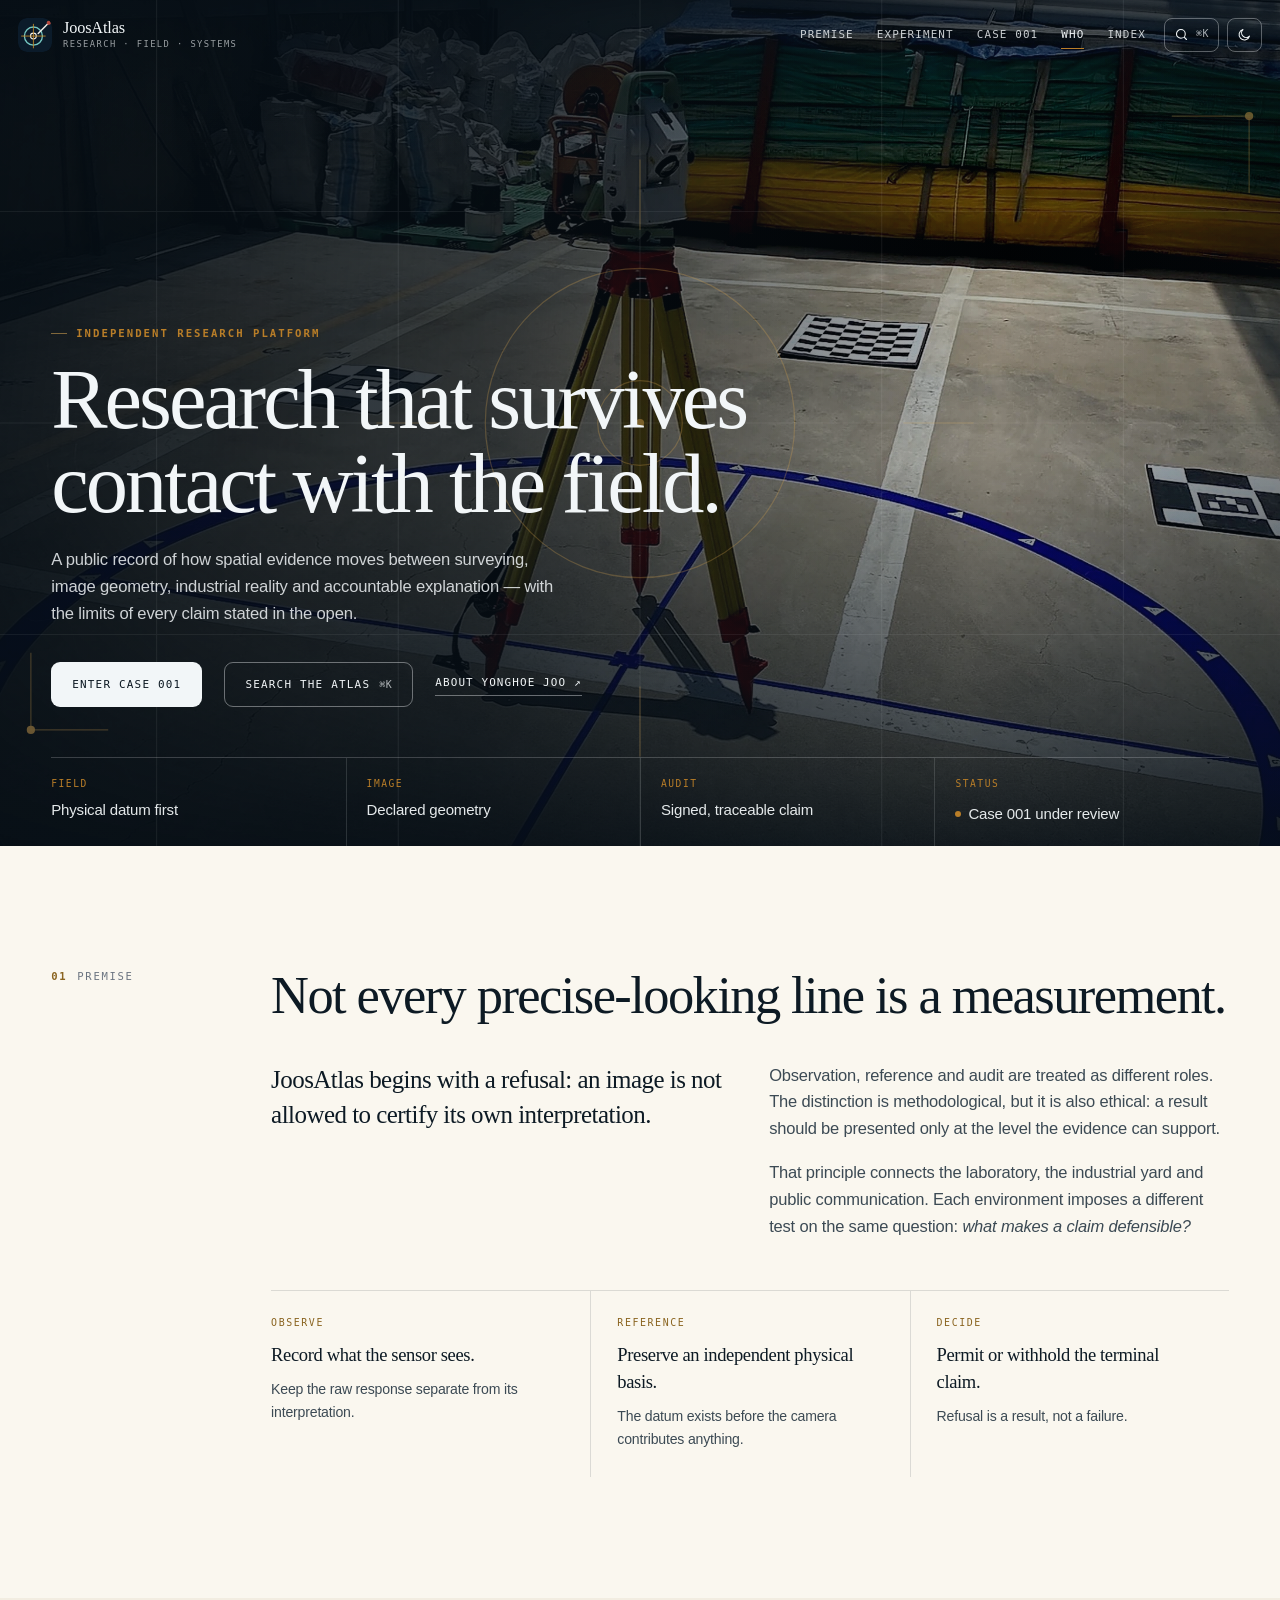
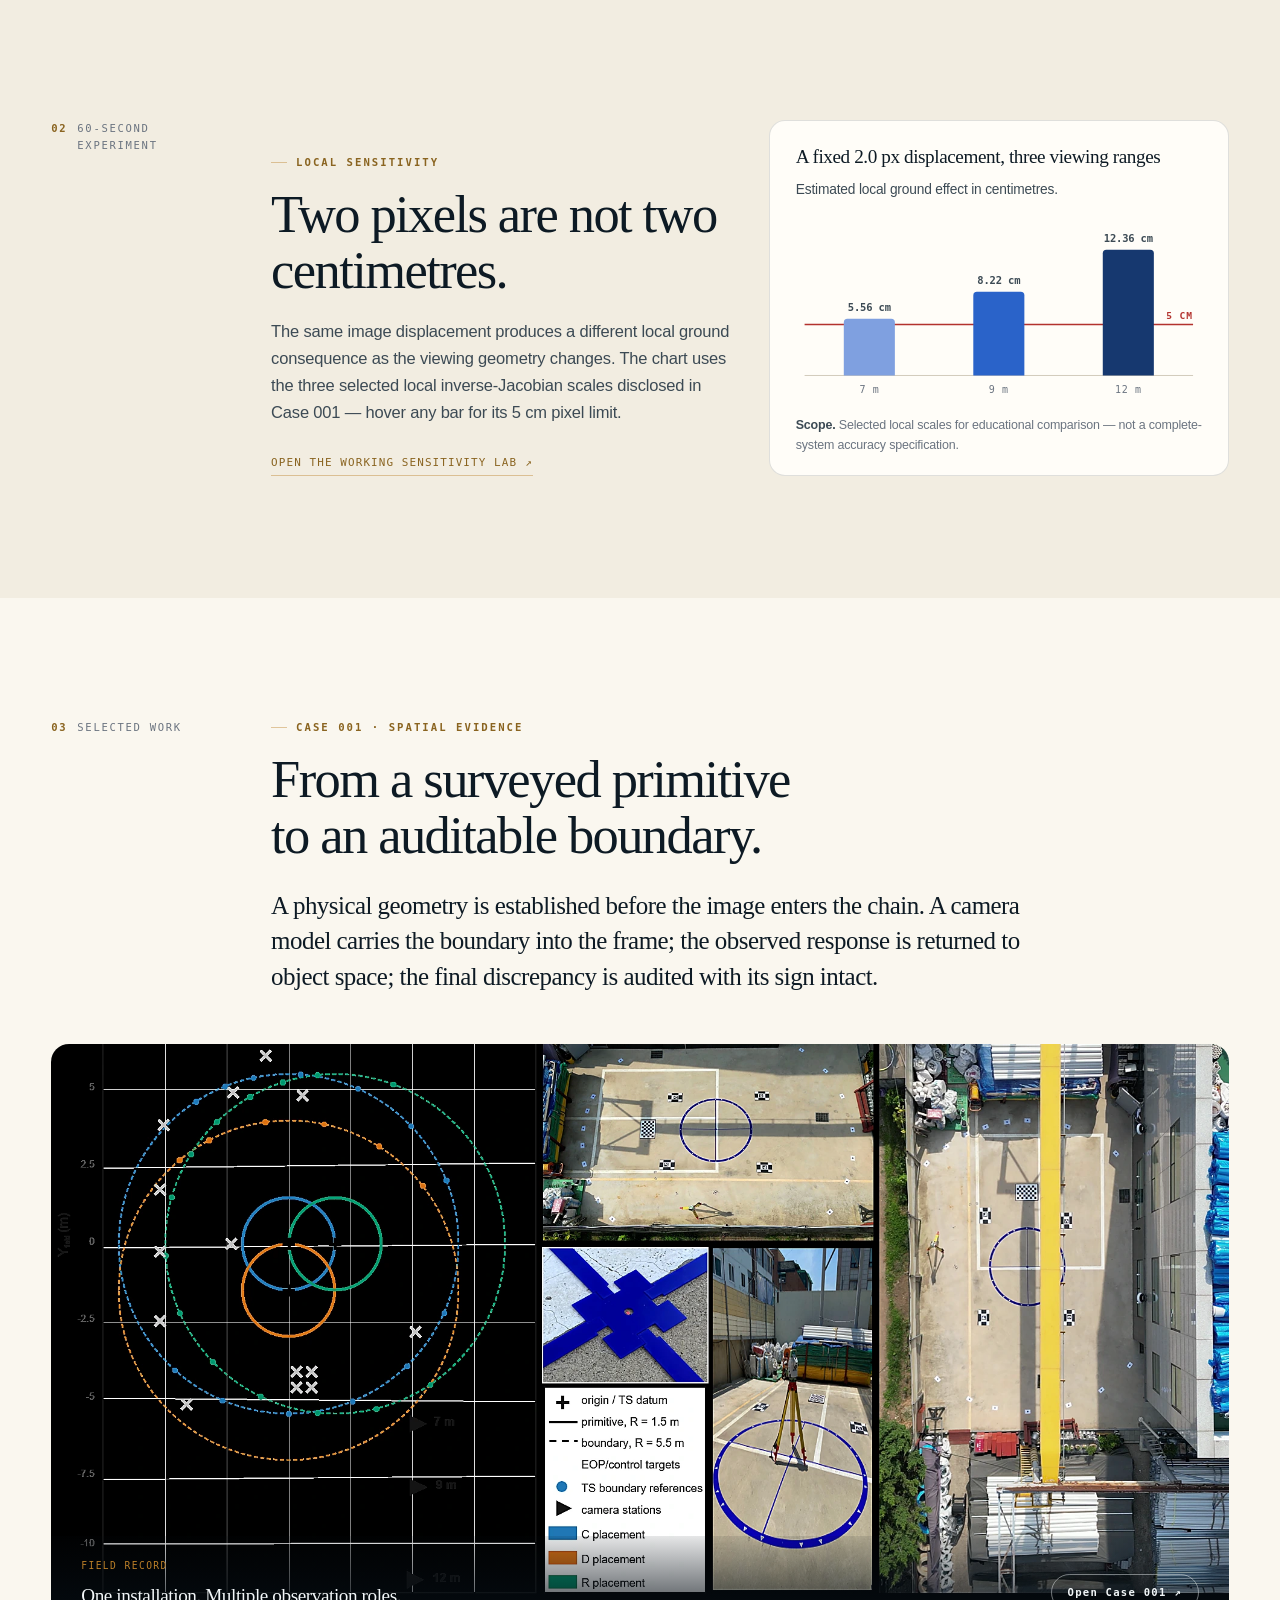
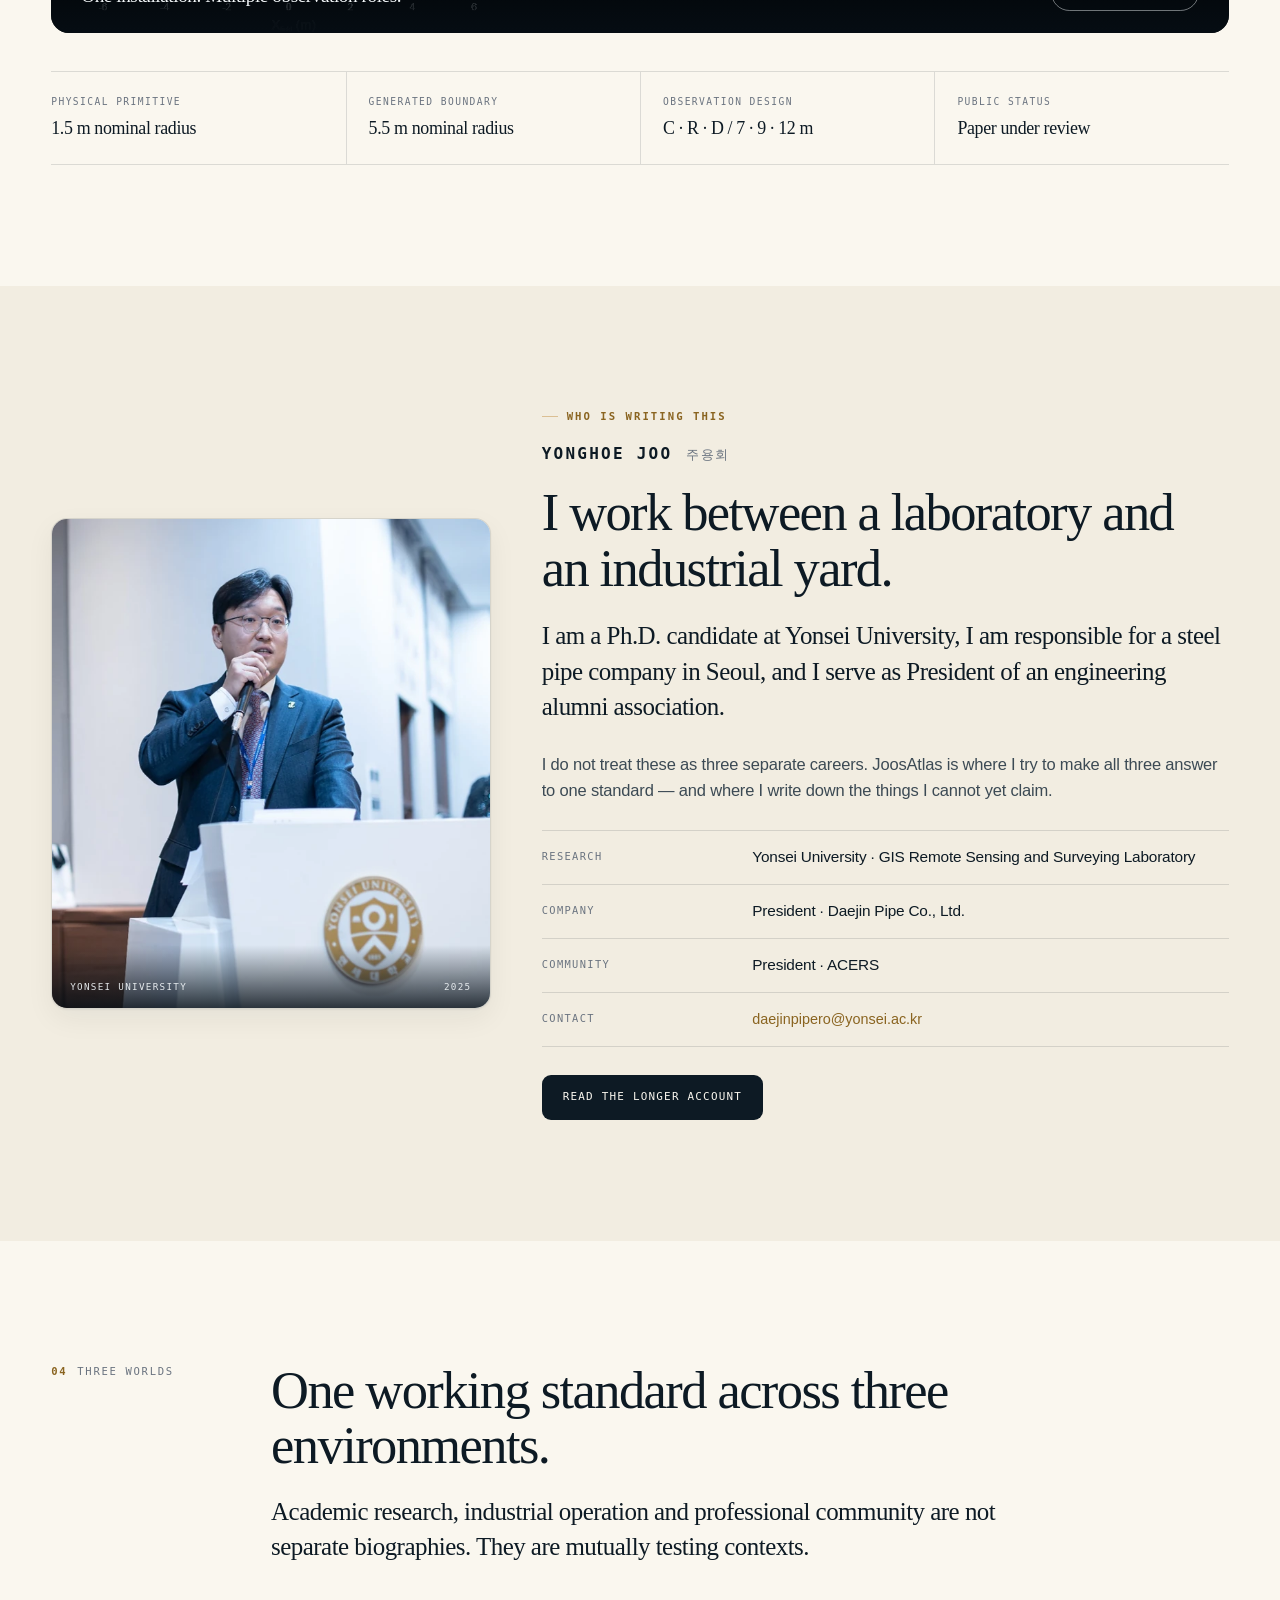
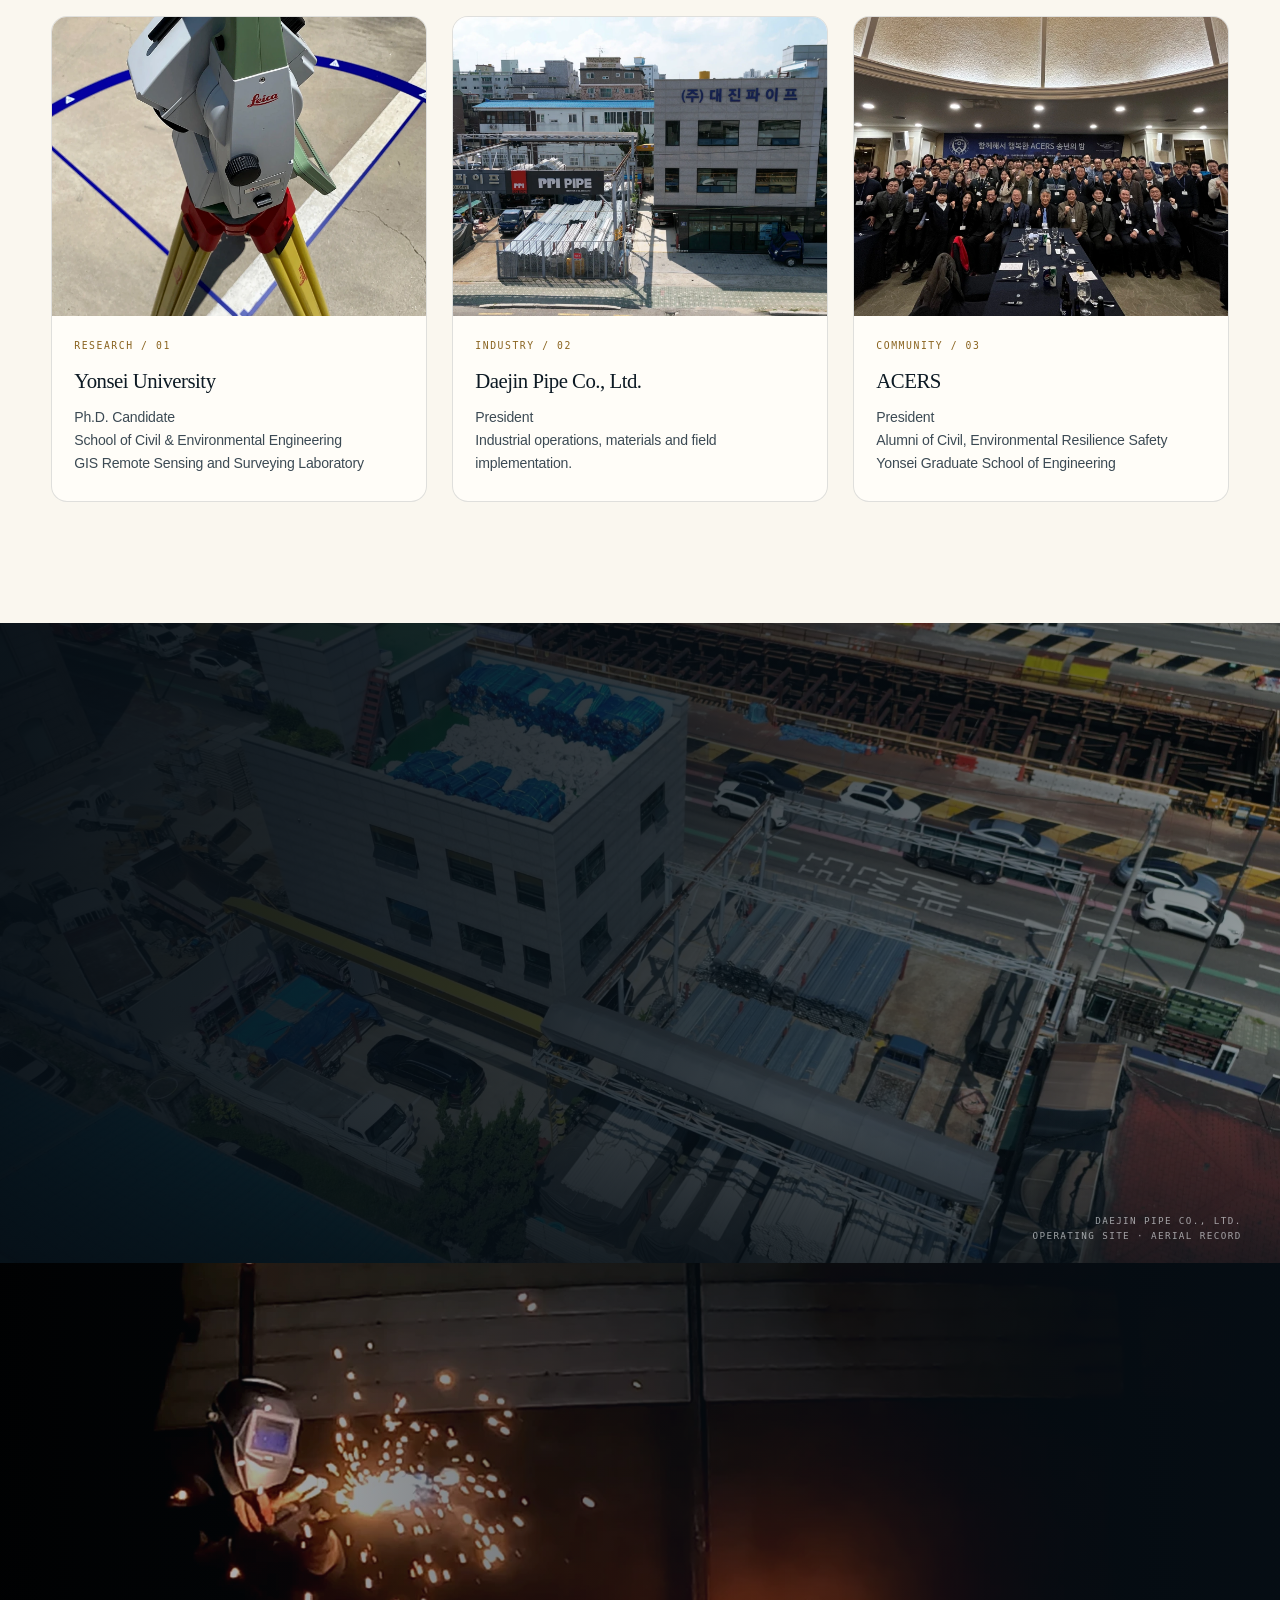
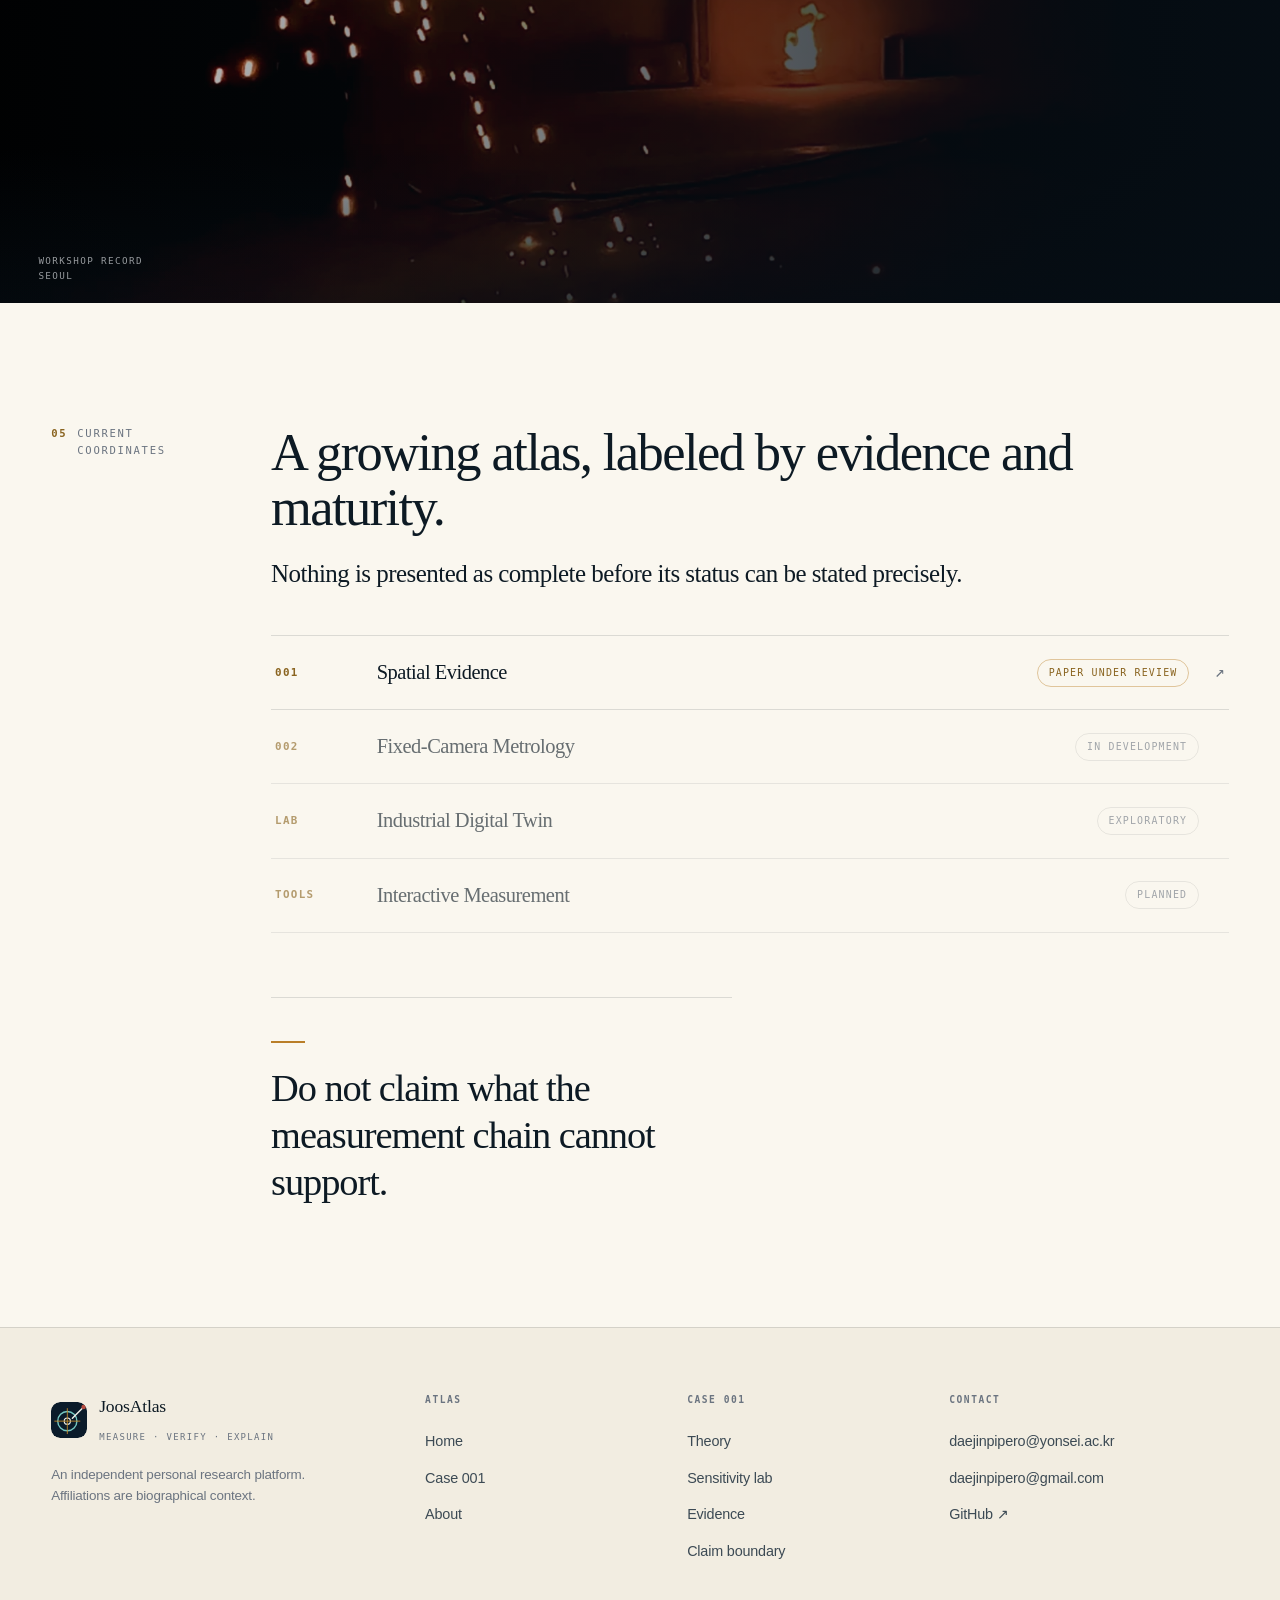
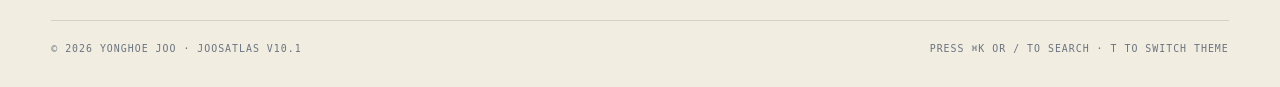
==== commit 8cb8085f: "Add files via upload V10" ====
--- a/index.html
+++ b/index.html
@@ -1,126 +1,323 @@
 <!doctype html>
 <html lang="en">
 <head>
-  <meta charset="utf-8" />
-  <meta name="viewport" content="width=device-width, initial-scale=1" />
-  <title>JoosAtlas — Research, field systems and public evidence</title>
-  <meta name="description" content="JoosAtlas is the independent research platform of Joo Yong-Hoe, connecting surveying, photogrammetry, computer vision, industrial operations and professional community." />
-  <meta name="author" content="Joo Yong-Hoe" />
-  <meta name="theme-color" content="#102330" />
-  <meta property="og:title" content="JoosAtlas" />
-  <meta property="og:description" content="Research that survives contact with the field." />
-  <meta property="og:type" content="website" />
-  <meta property="og:url" content="https://daejinpipero-gaja.github.io/JoosAtlas/" />
-  <meta property="og:image" content="https://daejinpipero-gaja.github.io/JoosAtlas/assets/images/social-preview.jpg" />
-  <link rel="icon" href="favicon.svg" type="image/svg+xml" />
-  <link rel="stylesheet" href="joosatlas-v9.css?v=9.0.0" />
-  <script type="application/ld+json">
-  {
-    "@context":"https://schema.org",
-    "@type":"ProfilePage",
-    "mainEntity":{
-      "@type":"Person",
-      "name":"Joo Yong-Hoe",
-      "alternateName":"주용회",
-      "jobTitle":"Researcher, industrial operator and builder",
-      "affiliation":[
-        {"@type":"Organization","name":"Yonsei University — GIS Remote Sensing and Surveying Laboratory"},
-        {"@type":"Organization","name":"Daejin Pipe Co., Ltd."},
-        {"@type":"Organization","name":"ACERS"}
-      ]
-    }
-  }
-  </script>
+<meta charset="utf-8" />
+<meta name="viewport" content="width=device-width, initial-scale=1" />
+<title>JoosAtlas — Research that survives contact with the field</title>
+<meta name="description" content="JoosAtlas is the independent research platform of Yonghoe JOO (주용회), connecting surveying, photogrammetry, computer vision, industrial operation and professional community." />
+<meta name="author" content="Yonghoe JOO" />
+<meta name="theme-color" content="#faf7ef" />
+<link rel="canonical" href="https://daejinpipero-gaja.github.io/JoosAtlas/" />
+<meta property="og:site_name" content="JoosAtlas" />
+<meta property="og:title" content="JoosAtlas — Research that survives contact with the field" />
+<meta property="og:description" content="A public record of how spatial evidence moves between surveying, image geometry, industrial reality and accountable explanation." />
+<meta property="og:type" content="website" />
+<meta property="og:url" content="https://daejinpipero-gaja.github.io/JoosAtlas/" />
+<meta property="og:image" content="https://daejinpipero-gaja.github.io/JoosAtlas/assets/images/social-preview.jpg" />
+<meta name="twitter:card" content="summary_large_image" />
+<link rel="icon" href="favicon.svg" type="image/svg+xml" />
+<link rel="manifest" href="site.webmanifest" />
+<link rel="stylesheet" href="joosatlas-v10.css?v=10.1.0" />
+<script>(()=>{try{const t=localStorage.getItem('joosatlas-theme');if(t==='light'||t==='dark')document.documentElement.setAttribute('data-theme',t);}catch(e){}})();</script>
+<script type="application/ld+json">
+{"@context":"https://schema.org","@type":"ProfilePage",
+"mainEntity":{"@type":"Person","name":"Yonghoe JOO","givenName":"Yonghoe","familyName":"Joo","alternateName":"주용회",
+"jobTitle":"Ph.D. candidate; company president",
+"email":"daejinpipero@yonsei.ac.kr",
+"url":"https://daejinpipero-gaja.github.io/JoosAtlas/",
+"affiliation":[
+{"@type":"Organization","name":"Yonsei University — GIS Remote Sensing and Surveying Laboratory"},
+{"@type":"Organization","name":"Daejin Pipe Co., Ltd."},
+{"@type":"Organization","name":"ACERS"}]}}
+</script>
 </head>
-<body class="home-page">
-  <a class="skip-link" href="#main">Skip to content</a>
-  <div class="scroll-progress" aria-hidden="true"><span></span></div>
-
-  <header class="site-header header-overlay">
-    <a class="site-brand" href="index.html" aria-label="JoosAtlas home">
-      <img src="assets/figures/joosatlas-mark.svg" alt="" />
-      <span><strong>JoosAtlas</strong><small>RESEARCH · FIELD · SYSTEMS</small></span>
-    </a>
-    <button class="menu-button" aria-expanded="false" aria-controls="main-nav">INDEX</button>
-    <nav id="main-nav" class="main-nav" aria-label="Primary navigation">
-      <a href="#premise">Premise</a>
-      <a href="#quick-lab">Try the lab</a>
-      <a href="#work">Case 001</a>
-      <a href="#person">About Joo</a>
-      <a href="#worlds">Three worlds</a>
-    </nav>
-  </header>
-
-  <main id="main">
-    <section class="hero hero-home" data-header-theme="dark">
-      <div class="hero-image-wrap"><img src="assets/images/home-hero.webp" alt="A total station installed over a surveyed circular primitive in an industrial field site." /></div>
-      <div class="hero-shade"></div>
-      <div class="hero-content section-frame">
-        <p class="overline light">JOOSATLAS / INDEPENDENT RESEARCH PLATFORM</p>
-        <h1>Research that survives<br />contact with the field.</h1>
-        <p class="hero-deck">A public record of how spatial evidence moves between surveying, image geometry, industrial reality and accountable explanation.</p>
-        <div class="hero-actions"><a class="button button-light" href="case-001.html">Enter Case 001</a><a class="text-link light" href="about.html">Meet Joo Yong-Hoe <span>↗</span></a></div>
-      </div>
-      <div class="hero-ledger section-frame">
-        <div><span>FIELD</span><strong>Physical datum</strong></div><div><span>IMAGE</span><strong>Declared geometry</strong></div><div><span>AUDIT</span><strong>Traceable claim</strong></div><div class="hero-ledger-last"><span>STATUS</span><strong>Case 001 under review</strong></div>
-      </div>
-    </section>
-
-    <section id="premise" class="premise-section paper-section" data-header-theme="light">
-      <div class="section-frame editorial-grid">
-        <div class="section-index"><span>01</span><p>PREMISE</p></div>
-        <div class="premise-copy">
-          <h2>Not every precise-looking line is a measurement.</h2>
-          <div class="two-column-copy"><p class="lead-copy">JoosAtlas begins with a refusal: an image is not allowed to certify its own interpretation.</p><div><p>Observation, reference and audit are treated as different roles. The distinction is methodological, but it is also ethical: a result should be presented only at the level the evidence can support.</p><p>That principle connects the laboratory, the industrial yard and public communication. Each environment imposes a different test on the same question: <em>what makes a claim defensible?</em></p></div></div>
-          <div class="premise-rules"><article><span>OBSERVE</span><strong>Record what the sensor sees.</strong></article><article><span>REFERENCE</span><strong>Preserve an independent physical basis.</strong></article><article><span>DECIDE</span><strong>Permit or withhold the terminal claim.</strong></article></div>
-        </div>
-      </div>
-    </section>
-
-    
-    <section id="quick-lab" class="quick-lab-section dark-section" data-header-theme="dark">
-      <div class="section-frame quick-lab-grid">
-        <div class="quick-lab-copy"><p class="overline light">60-SECOND EXPERIMENT</p><h2>Two pixels are not two centimetres.</h2><p>The same image displacement produces a different local ground consequence as viewing geometry changes. These three bars use the selected local scales disclosed in Case 001.</p><a class="text-link light" href="case-001.html#pixel-lab">Open the working sensitivity lab <span>↗</span></a></div>
-        <div class="quick-comparison" aria-label="Ground effect of a fixed two-pixel displacement"><header><span>FIXED IMAGE DISPLACEMENT</span><strong>2.0 px</strong></header><div class="quick-comparison-bars"><article><span>7 m</span><div><i style="--value:45%"></i></div><strong>5.56 cm</strong><small>27.815 mm/px</small></article><article><span>9 m</span><div><i style="--value:66%"></i></div><strong>8.22 cm</strong><small>41.079 mm/px</small></article><article><span>12 m</span><div><i style="--value:100%"></i></div><strong>12.36 cm</strong><small>61.782 mm/px</small></article></div><p>Local educational comparison only; not a complete-system accuracy claim.</p></div>
-      </div>
-    </section>
-
-    <section id="work" class="selected-case dark-section selected-case-after-lab" data-header-theme="dark">
-      <div class="section-frame case-intro-grid"><div class="section-index section-index-light"><span>02</span><p>SELECTED WORK</p></div><div class="case-intro-copy"><p class="overline light">CASE 001 / SPATIAL EVIDENCE</p><h2>From a surveyed primitive<br />to an auditable boundary.</h2><p>A physical geometry is established before the image enters the chain. A camera model carries the boundary into the frame; the observed response is returned to object space; the final discrepancy is audited with its sign intact.</p><a class="button button-outline" href="case-001.html">Explore the full case</a></div></div>
-      <a class="case-visual section-frame" href="case-001.html" aria-label="Open Case 001"><img src="assets/images/field-layout.webp" alt="Composite figure showing field geometry, camera placements and overhead photographs." /><div class="case-visual-caption"><div><span>FIELD RECORD</span><strong>One installation. Multiple observation roles.</strong></div><div><span>DISCLOSURE</span><strong>Selected theory and object-space evidence</strong></div><b>OPEN CASE ↗</b></div></a>
-      <div class="case-facts section-frame"><div><span>PHYSICAL PRIMITIVE</span><strong>1.5 m nominal radius</strong></div><div><span>GENERATED BOUNDARY</span><strong>5.5 m nominal radius</strong></div><div><span>OBSERVATION DESIGN</span><strong>C · R · D / 7 · 9 · 12 m</strong></div><div><span>PUBLIC STATUS</span><strong>Paper under review</strong></div></div>
-    </section>
-
-    <section id="person" class="person-section paper-section" data-header-theme="light">
-      <div class="section-frame person-grid">
-        <figure class="person-portrait reveal"><img src="assets/images/joo-speaking.webp" alt="Joo Yong-Hoe speaking at Yonsei University." loading="lazy" /><figcaption><span>PUBLIC ADDRESS / YONSEI UNIVERSITY</span><span>Joo Yong-Hoe</span></figcaption></figure>
-        <div class="person-copy reveal"><p class="overline dark">THE PERSON BEHIND THE ATLAS</p><h2>Researcher.<br />Operator.<br />Builder.</h2><p class="lead-copy">Joo Yong-Hoe works where rigorous spatial measurement, industrial operation and professional community meet.</p><p>He is a Ph.D. Candidate in Yonsei University’s School of Civil & Environmental Engineering, President of Daejin Pipe Co., Ltd., and President of ACERS.</p><div class="person-roles"><div><span>RESEARCH</span><strong>Yonsei University · GIS Remote Sensing and Surveying Laboratory</strong></div><div><span>INDUSTRY</span><strong>President · Daejin Pipe Co., Ltd.</strong></div><div><span>COMMUNITY</span><strong>President · ACERS</strong></div></div><a class="button button-dark" href="about.html">Read the full profile</a></div>
-      </div>
-    </section>
-
-    <section id="worlds" class="worlds-section paper-section" data-header-theme="light">
-      <div class="section-frame worlds-heading editorial-grid"><div class="section-index"><span>03</span><p>THREE WORLDS</p></div><div><h2>One working standard across three environments.</h2><p class="lead-copy narrow">JoosAtlas is shaped by academic research, industrial operation and professional community—not as separate biographies, but as mutually testing contexts.</p></div></div>
-      <div class="section-frame worlds-mosaic worlds-mosaic-v8">
-        <article class="world-card world-research reveal"><figure><img src="assets/images/instrument-editorial.webp" alt="Close view of a Leica total station positioned above a marked field datum." loading="lazy" /></figure><div class="world-card-copy"><span>RESEARCH / 01</span><h3>Yonsei University</h3><p>Ph.D. Candidate<br />School of Civil & Environmental Engineering<br />GIS Remote Sensing and Surveying Laboratory</p></div></article>
-        <article class="world-card world-industry reveal"><figure><img src="assets/images/daejin-front.webp" alt="Front view of Daejin Pipe Co., Ltd. and its operating yard." loading="lazy" /></figure><div class="world-card-copy"><span>INDUSTRY / 02</span><h3>Daejin Pipe Co., Ltd.</h3><p>President<br />Industrial operations, materials and field implementation.</p></div></article>
-        <article class="world-card world-community reveal"><figure><img src="assets/images/acers-group.webp" alt="ACERS alumni and professional community at a Yonsei Graduate School of Engineering event." loading="lazy" /></figure><div class="world-card-copy"><span>COMMUNITY / 03</span><h3>ACERS</h3><p>President<br />Alumni of Civil, Environmental Resilience Safety<br />Yonsei Graduate School of Engineering</p></div></article>
-      </div>
-    </section>
-
-    <section class="industry-panorama" data-header-theme="dark">
-      <div class="industry-panorama-image"><img src="assets/images/daejin-aerial.webp" alt="Aerial view of Daejin Pipe Co., Ltd., pipe inventory and surrounding urban infrastructure." loading="lazy" /></div><div class="industry-panorama-shade"></div>
-      <div class="industry-panorama-copy section-frame reveal"><p class="overline light">INDUSTRIAL REALITY</p><h2>Operations are spatial systems.</h2><p>Inventory, access, lifting, storage, safety and delivery occupy measurable space. The operating environment is not a backdrop to JoosAtlas; it is where methods encounter consequence.</p></div>
-      <div class="industry-panorama-caption"><span>DAEJIN PIPE CO., LTD.</span><span>OPERATING SITE / AERIAL RECORD</span></div>
-    </section>
-
-    <section class="operator-section" data-header-theme="dark">
-      <div class="operator-image"><img src="assets/images/welding-wide.webp" alt="Joo Yong-Hoe performing welding work in an industrial workshop." loading="lazy" /></div><div class="operator-shade"></div><div class="operator-copy section-frame reveal"><p class="overline light">PERSONAL FIELD RECORD</p><h2>The researcher is also<br />an operator.</h2><p>The welding scene records Joo Yong-Hoe working inside the industrial environment he also manages. JoosAtlas grows from that dual position: rigorous measurement on one side, operational consequence on the other.</p><a class="button button-light" href="about.html#operator">About the operating practice</a></div><div class="operator-caption"><span>HANDS-ON INDUSTRIAL PRACTICE</span><span>JOO YONG-HOE</span></div>
-    </section>
-
-    <section id="coordinates" class="coordinates-section paper-section" data-header-theme="light"><div class="section-frame editorial-grid"><div class="section-index"><span>04</span><p>CURRENT COORDINATES</p></div><div><h2>A growing atlas, labeled by evidence and maturity.</h2><p class="lead-copy narrow">Nothing is presented as complete before its status can be stated precisely.</p><div class="coordinate-list"><a href="case-001.html"><span>001</span><strong>Spatial Evidence</strong><em>Paper under review</em><b>↗</b></a><div><span>002</span><strong>Fixed-Camera Metrology</strong><em>In development</em></div><div><span>LAB</span><strong>Industrial Digital Twin</strong><em>Exploratory</em></div><div><span>TOOLS</span><strong>Interactive Measurement</strong><em>Planned</em></div></div></div></div></section>
-  </main>
-
-  <footer class="site-footer dark-footer"><div class="section-frame footer-grid"><div class="footer-brand"><img src="assets/figures/joosatlas-mark.svg" alt="" /><span><strong>JoosAtlas</strong><small>Measure · Verify · Explain</small></span></div><div class="footer-links"><a href="case-001.html">Case 001</a><a href="about.html">About</a><a href="https://github.com/daejinpipero-gaja/JoosAtlas">GitHub ↗</a></div><div class="footer-meta"><span>Independent personal research platform</span><span>© 2026 Joo Yong-Hoe</span></div></div></footer>
-  <script src="joosatlas-v9.js?v=9.0.0"></script>
+<body>
+<a class="skip-link" href="#main">Skip to content</a>
+<div class="progress" aria-hidden="true"><i></i></div>
+
+<header class="hdr on-dark">
+  <a class="brand" href="index.html" aria-label="JoosAtlas home">
+    <img src="assets/figures/joosatlas-mark.svg" alt="" width="34" height="34" />
+    <span><strong>JoosAtlas</strong><small>Research · Field · Systems</small></span>
+  </a>
+  <nav class="nav" id="site-nav" aria-label="Primary">
+    <a href="#premise">Premise</a>
+    <a href="#quick-lab">Experiment</a>
+    <a href="#work">Case 001</a>
+    <a href="#person">Who</a>
+    <a href="#coordinates">Index</a>
+  </nav>
+  <div class="chrome-tools">
+    <button class="icon-btn cmdk-open" type="button" aria-label="Open command palette">
+      <svg viewBox="0 0 24 24" aria-hidden="true"><circle cx="11" cy="11" r="7"/><path d="m20 20-3.5-3.5"/></svg>
+      <span class="kbd">⌘K</span>
+    </button>
+    <button class="icon-btn theme-btn" type="button" aria-label="Toggle light or dark theme">
+      <svg class="ic-moon" viewBox="0 0 24 24" aria-hidden="true"><path d="M20 14.5A8.5 8.5 0 1 1 9.5 4a7 7 0 0 0 10.5 10.5Z"/></svg>
+      <svg class="ic-sun" viewBox="0 0 24 24" aria-hidden="true"><circle cx="12" cy="12" r="4.2"/><path d="M12 2.5v2.2M12 19.3v2.2M4.2 4.2l1.6 1.6M18.2 18.2l1.6 1.6M2.5 12h2.2M19.3 12h2.2M4.2 19.8l1.6-1.6M18.2 5.8l1.6-1.6"/></svg>
+    </button>
+    <button class="icon-btn menu-btn" type="button" aria-expanded="false" aria-controls="site-nav" aria-label="Toggle navigation">Index</button>
+  </div>
+</header>
+
+<main id="main">
+
+  <!-- ============ HERO ============ -->
+  <section class="hero" data-tone="dark">
+    <div class="hero-media"><img src="assets/images/home-hero.webp" alt="A total station installed over a surveyed circular primitive in an industrial field site." width="2400" height="1500" fetchpriority="high" /></div>
+    <div class="hero-veil"></div>
+    <div class="hud" aria-hidden="true">
+      <svg viewBox="0 0 1200 700" preserveAspectRatio="xMidYMid slice">
+        <g class="hud-grid"><path d="M0 175H1200M0 350H1200M0 525H1200M200 0V700M400 0V700M600 0V700M800 0V700M1000 0V700"/></g>
+        <g class="hud-line">
+          <circle cx="600" cy="350" r="128" fill="none"/><circle cx="600" cy="350" r="35" fill="none"/>
+          <path d="M600 190v-58M600 568v58M440 350h-58M818 350h58"/>
+          <path d="M1040 96h64v64" /><path d="M160 604H96v-64"/>
+        </g>
+        <g class="hud-dot"><circle cx="600" cy="350" r="3.4"/><circle cx="1104" cy="96" r="3.4"/><circle cx="96" cy="604" r="3.4"/></g>
+      </svg>
+    </div>
+
+    <div class="frame hero-body">
+      <p class="eyebrow">Independent research platform</p>
+      <h1 class="d1 hero-h">Research that survives contact with the field.</h1>
+      <p class="hero-deck">A public record of how spatial evidence moves between surveying, image geometry, industrial reality and accountable explanation — with the limits of every claim stated in the open.</p>
+      <div class="hero-cta">
+        <a class="btn btn-solid" href="case-001.html">Enter Case 001</a>
+        <button class="btn btn-line cmdk-open" type="button">Search the atlas <span class="kbd">⌘K</span></button>
+        <a class="link-arrow" href="about.html">About Yonghoe JOO <span aria-hidden="true">↗</span></a>
+      </div>
+    </div>
+    <div class="frame">
+      <div class="ledger">
+        <div><span>Field</span><strong>Physical datum first</strong></div>
+        <div><span>Image</span><strong>Declared geometry</strong></div>
+        <div><span>Audit</span><strong>Signed, traceable claim</strong></div>
+        <div><span>Status</span><strong class="live">Case 001 under review</strong></div>
+      </div>
+    </div>
+  </section>
+
+  <!-- ============ 01 PREMISE ============ -->
+  <section id="premise" class="sec plane" data-tone="light">
+    <div class="frame rail-grid">
+      <div class="rail-head">
+        <p class="num-tag"><b>01</b> Premise</p>
+      </div>
+      <div>
+        <h2 class="d2">Not every precise-looking line is a measurement.</h2>
+        <div class="cols-2" style="margin-top:clamp(24px,3vw,40px)">
+          <p class="lede">JoosAtlas begins with a refusal: an image is not allowed to certify its own interpretation.</p>
+          <div class="body-2">
+            <p>Observation, reference and audit are treated as different roles. The distinction is methodological, but it is also ethical: a result should be presented only at the level the evidence can support.</p>
+            <p>That principle connects the laboratory, the industrial yard and public communication. Each environment imposes a different test on the same question: <em>what makes a claim defensible?</em></p>
+          </div>
+        </div>
+        <div class="rule-cards">
+          <article class="rv"><span>Observe</span><strong>Record what the sensor sees.</strong><p>Keep the raw response separate from its interpretation.</p></article>
+          <article class="rv rv-d1"><span>Reference</span><strong>Preserve an independent physical basis.</strong><p>The datum exists before the camera contributes anything.</p></article>
+          <article class="rv rv-d2"><span>Decide</span><strong>Permit or withhold the terminal claim.</strong><p>Refusal is a result, not a failure.</p></article>
+        </div>
+      </div>
+    </div>
+  </section>
+
+  <!-- ============ 02 QUICK EXPERIMENT ============ -->
+  <section id="quick-lab" class="sec plane-2" data-tone="light">
+    <div class="frame rail-grid">
+      <div class="rail-head"><p class="num-tag"><b>02</b> 60-second experiment</p></div>
+      <div>
+        <div class="cols-2" style="align-items:end">
+          <div>
+            <p class="eyebrow">Local sensitivity</p>
+            <h2 class="d2">Two pixels are not two centimetres.</h2>
+            <p class="body-2" style="margin-top:20px">The same image displacement produces a different local ground consequence as the viewing geometry changes. The chart uses the three selected local inverse-Jacobian scales disclosed in Case 001 — hover any bar for its 5 cm pixel limit.</p>
+            <p style="margin-top:22px"><a class="link-arrow" href="case-001.html#pixel-lab">Open the working sensitivity lab <span aria-hidden="true">↗</span></a></p>
+          </div>
+          <div class="chart-card rv">
+            <div class="chart-head">
+              <h3>A fixed 2.0 px displacement, three viewing ranges</h3>
+              <p>Estimated local ground effect in centimetres.</p>
+            </div>
+            <div class="chart-plot" id="chart-bars"></div>
+            <p class="chart-foot"><strong>Scope.</strong> Selected local scales for educational comparison — not a complete-system accuracy specification.</p>
+          </div>
+        </div>
+      </div>
+    </div>
+  </section>
+
+  <!-- ============ 03 SELECTED WORK ============ -->
+  <section id="work" class="sec plane" data-tone="light">
+    <div class="frame rail-grid">
+      <div class="rail-head"><p class="num-tag"><b>03</b> Selected work</p></div>
+      <div>
+        <p class="eyebrow">Case 001 · Spatial evidence</p>
+        <h2 class="d2">From a surveyed primitive<br />to an auditable boundary.</h2>
+        <p class="lede narrow" style="margin-top:24px">A physical geometry is established before the image enters the chain. A camera model carries the boundary into the frame; the observed response is returned to object space; the final discrepancy is audited with its sign intact.</p>
+      </div>
+    </div>
+    <div class="frame">
+      <a class="case-link rv" href="case-001.html" aria-label="Open Case 001">
+        <img src="assets/images/field-layout.webp" alt="Composite figure showing field geometry, camera placements and overhead photographs." loading="lazy" />
+        <div class="case-link-bar">
+          <div><span>Field record</span><strong>One installation. Multiple observation roles.</strong></div>
+          <b>Open Case 001 ↗</b>
+        </div>
+      </a>
+      <div class="fact-strip" style="margin-top:clamp(26px,3vw,40px)">
+        <div><span>Physical primitive</span><strong>1.5 m nominal radius</strong></div>
+        <div><span>Generated boundary</span><strong>5.5 m nominal radius</strong></div>
+        <div><span>Observation design</span><strong>C · R · D / 7 · 9 · 12 m</strong></div>
+        <div><span>Public status</span><strong>Paper under review</strong></div>
+      </div>
+    </div>
+  </section>
+
+  <!-- ============ 04 THE PERSON ============ -->
+  <section id="person" class="sec plane-2" data-tone="light">
+    <div class="frame feature feature-portrait">
+      <figure class="portrait-frame rv" data-portrait="joo-speaking">
+        <img src="assets/images/joo-speaking.webp" alt="Yonghoe JOO speaking at a lectern bearing the Yonsei University emblem." width="635" height="710" loading="lazy" />
+        <figcaption><span>Yonsei University</span><span>2025</span></figcaption>
+      </figure>
+      <div class="rv rv-d1">
+        <p class="eyebrow">Who is writing this</p>
+        <p class="name-line"><b>YONGHOE JOO</b><span>주용회</span></p>
+        <h2 class="d2">I work between a laboratory and an industrial yard.</h2>
+        <p class="lede" style="margin-top:22px">I am a Ph.D. candidate at Yonsei University, I am responsible for a steel pipe company in Seoul, and I serve as President of an engineering alumni association.</p>
+        <p class="body-2" style="margin-top:18px">I do not treat these as three separate careers. JoosAtlas is where I try to make all three answer to one standard — and where I write down the things I cannot yet claim.</p>
+        <dl class="def-list" style="margin-top:26px">
+          <div><dt>Research</dt><dd>Yonsei University · GIS Remote Sensing and Surveying Laboratory</dd></div>
+          <div><dt>Company</dt><dd>President · Daejin Pipe Co., Ltd.</dd></div>
+          <div><dt>Community</dt><dd>President · ACERS</dd></div>
+          <div><dt>Contact</dt><dd><a class="link-arrow" style="border:0;padding:0;font-size:.9rem;text-transform:none;letter-spacing:0;font-family:var(--sans)" href="mailto:daejinpipero@yonsei.ac.kr">daejinpipero@yonsei.ac.kr</a></dd></div>
+        </dl>
+        <p style="margin-top:28px"><a class="btn btn-solid" href="about.html">Read the longer account</a></p>
+      </div>
+    </div>
+  </section>
+
+  <!-- ============ 05 THREE WORLDS ============ -->
+  <section id="worlds" class="sec plane" data-tone="light">
+    <div class="frame rail-grid">
+      <div class="rail-head"><p class="num-tag"><b>04</b> Three worlds</p></div>
+      <div>
+        <h2 class="d2">One working standard across three environments.</h2>
+        <p class="lede narrow" style="margin-top:20px">Academic research, industrial operation and professional community are not separate biographies. They are mutually testing contexts.</p>
+      </div>
+    </div>
+    <div class="frame">
+      <div class="worlds">
+        <article class="world rv">
+          <figure><img src="assets/images/instrument-editorial.webp" alt="Close view of a Leica total station positioned above a marked field datum." loading="lazy" /></figure>
+          <div class="world-body"><span>Research / 01</span><h3>Yonsei University</h3><p>Ph.D. Candidate<br />School of Civil &amp; Environmental Engineering<br />GIS Remote Sensing and Surveying Laboratory</p></div>
+        </article>
+        <article class="world rv rv-d1">
+          <figure><img src="assets/images/daejin-front.webp" alt="Front view of Daejin Pipe Co., Ltd. and its operating yard." loading="lazy" /></figure>
+          <div class="world-body"><span>Industry / 02</span><h3>Daejin Pipe Co., Ltd.</h3><p>President<br />Industrial operations, materials and field implementation.</p></div>
+        </article>
+        <article class="world rv rv-d2">
+          <figure><img src="assets/images/acers-group.webp" alt="ACERS alumni and professional community at a Yonsei Graduate School of Engineering event." loading="lazy" /></figure>
+          <div class="world-body"><span>Community / 03</span><h3>ACERS</h3><p>President<br />Alumni of Civil, Environmental Resilience Safety<br />Yonsei Graduate School of Engineering</p></div>
+        </article>
+      </div>
+    </div>
+  </section>
+
+  <!-- ============ INDUSTRIAL PANORAMA ============ -->
+  <section class="cinema" data-tone="dark" style="--focus:46% 22%;--stack-ratio:16/9;--v1:.96;--v2:.8;--v3:.4">
+    <div class="cinema-media" data-portrait="daejin-aerial"><img src="assets/images/daejin-aerial.webp" alt="Aerial view of Daejin Pipe Co., Ltd., pipe inventory and surrounding urban infrastructure." loading="lazy" /></div>
+    <div class="cinema-veil"></div>
+    <div class="frame cinema-body rv">
+      <p class="eyebrow">Industrial reality</p>
+      <h2 class="d2">Operations are spatial systems.</h2>
+      <p style="margin-top:20px">Inventory, access, lifting, storage, safety and delivery all occupy measurable space. The operating environment is not a backdrop to JoosAtlas; it is where methods encounter consequence.</p>
+    </div>
+    <div class="cinema-cap"><span>Daejin Pipe Co., Ltd.</span><span>Operating site · aerial record</span></div>
+  </section>
+
+  <!-- ============ OPERATOR ============ -->
+  <section class="cinema cinema-right" data-tone="dark" style="--focus:32% 20%;--stack-ratio:16/11">
+    <div class="cinema-media" data-portrait="welding"><img src="assets/images/welding-wide.webp" alt="Yonghoe JOO welding in an industrial workshop." loading="lazy" /></div>
+    <div class="cinema-veil"></div>
+    <div class="frame cinema-body rv">
+      <p class="eyebrow">Personal field record</p>
+      <h2 class="d2">I am also the person doing the work.</h2>
+      <p style="margin-top:20px">That is me, in the workshop I also manage. I include it because it explains something about the work: handling the material changes which constraints I notice. JoosAtlas grows from that double position — measurement on one side, operational consequence on the other.</p>
+      <p style="margin-top:26px"><a class="btn btn-line" href="about.html#operator">About the operating practice</a></p>
+    </div>
+    <div class="cinema-cap"><span>Workshop record</span><span>Seoul</span></div>
+  </section>
+
+  <!-- ============ 06 COORDINATES ============ -->
+  <section id="coordinates" class="sec plane" data-tone="light">
+    <div class="frame rail-grid">
+      <div class="rail-head"><p class="num-tag"><b>05</b> Current coordinates</p></div>
+      <div>
+        <h2 class="d2">A growing atlas, labeled by evidence and maturity.</h2>
+        <p class="lede narrow" style="margin-top:20px">Nothing is presented as complete before its status can be stated precisely.</p>
+        <div class="index-list">
+          <a href="case-001.html"><span>001</span><strong>Spatial Evidence</strong><em>Paper under review</em><b>↗</b></a>
+          <div><span>002</span><strong>Fixed-Camera Metrology</strong><em>In development</em><b></b></div>
+          <div><span>LAB</span><strong>Industrial Digital Twin</strong><em>Exploratory</em><b></b></div>
+          <div><span>TOOLS</span><strong>Interactive Measurement</strong><em>Planned</em><b></b></div>
+        </div>
+        <blockquote class="quote">Do not claim what the measurement chain cannot support.</blockquote>
+      </div>
+    </div>
+  </section>
+
+</main>
+
+<footer class="ftr" data-tone="light">
+  <div class="frame">
+    <div class="ftr-grid">
+      <div>
+        <div class="ftr-brand">
+          <img src="assets/figures/joosatlas-mark.svg" alt="" width="36" height="36" />
+          <span><strong>JoosAtlas</strong><small>Measure · Verify · Explain</small></span>
+        </div>
+        <p class="ftr-note">An independent personal research platform. Affiliations are biographical context.</p>
+      </div>
+      <div>
+        <h4>Atlas</h4>
+        <ul><li><a href="index.html">Home</a></li><li><a href="case-001.html">Case 001</a></li><li><a href="about.html">About</a></li></ul>
+      </div>
+      <div>
+        <h4>Case 001</h4>
+        <ul><li><a href="case-001.html#theory">Theory</a></li><li><a href="case-001.html#pixel-lab">Sensitivity lab</a></li><li><a href="case-001.html#evidence">Evidence</a></li><li><a href="case-001.html#claim">Claim boundary</a></li></ul>
+      </div>
+      <div>
+        <h4>Contact</h4>
+        <ul>
+          <li><a href="mailto:daejinpipero@yonsei.ac.kr">daejinpipero@yonsei.ac.kr</a></li>
+          <li><a href="mailto:daejinpipero@gmail.com">daejinpipero@gmail.com</a></li>
+          <li><a href="https://github.com/daejinpipero-gaja/JoosAtlas">GitHub ↗</a></li>
+        </ul>
+      </div>
+    </div>
+    <div class="ftr-base">
+      <span>© <span data-year>2026</span> Yonghoe JOO · JoosAtlas v10.1</span>
+      <span>Press ⌘K or / to search · T to switch theme</span>
+    </div>
+  </div>
+</footer>
+
+<!-- ============ COMMAND PALETTE ============ -->
+<div class="cmdk" role="dialog" aria-modal="true" aria-label="Command palette">
+  <div class="cmdk-veil"></div>
+  <div class="cmdk-box">
+    <div class="cmdk-field">
+      <svg viewBox="0 0 24 24" aria-hidden="true"><circle cx="11" cy="11" r="7"/><path d="m20 20-3.5-3.5"/></svg>
+      <input type="text" placeholder="Search sections, figures and actions…" aria-label="Search JoosAtlas" autocomplete="off" spellcheck="false" />
+      <span class="cmdk-esc">ESC</span>
+    </div>
+    <div class="cmdk-list" role="listbox" aria-label="Results"></div>
+    <div class="cmdk-foot"><span>↑↓ navigate</span><span>↵ open</span><span>⌘K toggle</span><span>T theme</span></div>
+  </div>
+</div>
+
+<script src="joosatlas-v10.js?v=10.1.0"></script>
 </body>
-</html>+</html>
--- a/joosatlas-v10.css
+++ b/joosatlas-v10.css
@@ -0,0 +1,919 @@
+/* ============================================================
+   JoosAtlas v10 — "Instrument"
+   Design system: dual-theme editorial + measurement chrome
+   ============================================================ */
+
+/* ---------- 1. TOKENS ---------- */
+
+:root{
+  color-scheme:light;
+
+  --bg:#faf7ef;
+  --bg-2:#f2ede1;
+  --surface:#fffdf8;
+  --surface-2:#f4f0e5;
+  --ink:#0d1a24;
+  --ink-2:#3c4a54;
+  --ink-3:#6b7480;
+  --rule:rgba(13,26,36,.13);
+  --rule-2:rgba(13,26,36,.28);
+  --accent:#8a6420;
+  --accent-bright:#b97e28;
+  --accent-wash:rgba(185,126,40,.13);
+  --accent-line:rgba(185,126,40,.42);
+
+  --s1:#2a63c9;
+  --s2:#16967d;
+  --s3:#b97e28;
+  --r1:#7fa0e0;
+  --r2:#2a63c9;
+  --r3:#16386f;
+  --limit:#b3322e;
+  --good:#0f7a3d;
+
+  --grid:#e7e1d3;
+  --axis:#cfc7b6;
+
+  --btn-face:#0d1a24;
+  --btn-ink:#faf7ef;
+
+  --shadow-1:0 1px 2px rgba(13,26,36,.05),0 10px 28px rgba(13,26,36,.06);
+  --shadow-2:0 28px 80px rgba(13,26,36,.16);
+  --ring:0 0 0 2px var(--bg),0 0 0 4px var(--accent-bright);
+
+  --display:"Iowan Old Style","Palatino Linotype","Book Antiqua",Palatino,Charter,"Bitstream Charter",Georgia,"Noto Serif",serif;
+  --sans:-apple-system,BlinkMacSystemFont,"Segoe UI Variable Text","Segoe UI",Inter,"Helvetica Neue","Liberation Sans",Arial,sans-serif;
+  --mono:ui-monospace,"SF Mono","JetBrains Mono","Roboto Mono",Menlo,Consolas,"DejaVu Sans Mono",monospace;
+
+  --max:1440px;
+  --gutter:clamp(22px,4vw,68px);
+  --rail:clamp(0px,7vw,116px);
+  --header-h:70px;
+}
+
+[data-theme="dark"],
+.tone-dark{
+  color-scheme:dark;
+  --bg:#0a1620;
+  --bg-2:#08111a;
+  --surface:#0f2130;
+  --surface-2:#14293b;
+  --ink:#f2f6f8;
+  --ink-2:#b9c7d1;
+  --ink-3:#93a3b0;
+  --rule:rgba(242,246,248,.15);
+  --rule-2:rgba(242,246,248,.32);
+  --accent:#d9a651;
+  --accent-bright:#d9a651;
+  --accent-wash:rgba(217,166,81,.15);
+  --accent-line:rgba(217,166,81,.45);
+  --s1:#4a86e8;
+  --s2:#2aa385;
+  --s3:#bd8524;
+  --r1:#a9c3f5;
+  --r2:#5e93ec;
+  --r3:#2a63c9;
+  --limit:#ef7b74;
+  --good:#3fbe6a;
+  --grid:#1b3345;
+  --axis:#2c4a61;
+  --btn-face:#f2f6f8;
+  --btn-ink:#0a1620;
+  --shadow-1:0 1px 2px rgba(0,0,0,.3),0 10px 30px rgba(0,0,0,.35);
+  --shadow-2:0 30px 90px rgba(0,0,0,.55);
+  --ring:0 0 0 2px var(--bg),0 0 0 4px var(--accent-bright);
+}
+
+@media (prefers-color-scheme:dark){
+  :root:where(:not([data-theme="light"])){
+    color-scheme:dark;
+    --bg:#0a1620;
+    --bg-2:#08111a;
+    --surface:#0f2130;
+    --surface-2:#14293b;
+    --ink:#f2f6f8;
+    --ink-2:#b9c7d1;
+    --ink-3:#93a3b0;
+    --rule:rgba(242,246,248,.15);
+    --rule-2:rgba(242,246,248,.32);
+    --accent:#d9a651;
+    --accent-bright:#d9a651;
+    --accent-wash:rgba(217,166,81,.15);
+    --accent-line:rgba(217,166,81,.45);
+    --s1:#4a86e8;
+    --s2:#2aa385;
+    --s3:#bd8524;
+    --r1:#a9c3f5;
+    --r2:#5e93ec;
+    --r3:#2a63c9;
+    --limit:#ef7b74;
+    --good:#3fbe6a;
+    --grid:#1b3345;
+    --axis:#2c4a61;
+    --btn-face:#f2f6f8;
+    --btn-ink:#0a1620;
+    --shadow-1:0 1px 2px rgba(0,0,0,.3),0 10px 30px rgba(0,0,0,.35);
+    --shadow-2:0 30px 90px rgba(0,0,0,.55);
+  }
+}
+
+/* ---------- 2. BASE ---------- */
+
+*,*::before,*::after{box-sizing:border-box}
+html{-webkit-text-size-adjust:100%;scroll-behavior:smooth;scroll-padding-top:calc(var(--header-h) + 24px);background:var(--bg)}
+body{
+  margin:0;background:var(--bg);color:var(--ink);
+  font-family:var(--sans);font-size:16.5px;line-height:1.62;letter-spacing:-.011em;
+  -webkit-font-smoothing:antialiased;overflow-x:hidden;
+  transition:background-color .3s ease,color .3s ease;
+}
+body.is-locked{overflow:hidden}
+img,svg,video{display:block;max-width:100%}
+a{color:inherit;text-decoration:none}
+button,input,select{font:inherit;color:inherit}
+figure,dl,dd{margin:0}
+h1,h2,h3,h4{margin:0;font-weight:400;letter-spacing:-.028em}
+p{margin:0 0 1.05em}
+p:last-child{margin-bottom:0}
+ul,ol{margin:0;padding:0;list-style:none}
+::selection{background:var(--accent-wash);color:var(--ink)}
+:focus-visible{outline:none;box-shadow:var(--ring);border-radius:3px}
+
+.skip-link{position:absolute;left:-9999px;top:0;z-index:400;background:var(--surface);color:var(--ink);padding:12px 18px;border:1px solid var(--rule)}
+.skip-link:focus{left:14px;top:14px}
+.vh{position:absolute;width:1px;height:1px;overflow:hidden;clip:rect(0 0 0 0);white-space:nowrap}
+
+/* ---------- 3. TYPOGRAPHY ---------- */
+
+.d1{font-family:var(--display);font-size:clamp(2.85rem,6.6vw,5.6rem);line-height:.99;letter-spacing:-.035em}
+.d2{font-family:var(--display);font-size:clamp(2.1rem,4.1vw,3.5rem);line-height:1.06;letter-spacing:-.03em}
+.d3{font-family:var(--display);font-size:clamp(1.5rem,2.5vw,2.15rem);line-height:1.16;letter-spacing:-.026em}
+.d4{font-family:var(--display);font-size:clamp(1.18rem,1.6vw,1.45rem);line-height:1.24;letter-spacing:-.02em}
+.lede{font-family:var(--display);font-size:clamp(1.28rem,1.95vw,1.72rem);line-height:1.42;letter-spacing:-.021em;color:var(--ink)}
+.lede.narrow{max-width:60ch}
+.body-2{color:var(--ink-2)}
+.small{font-size:.9rem;line-height:1.55;color:var(--ink-2)}
+
+.mono{font-family:var(--mono);font-variant-numeric:tabular-nums}
+.eyebrow{
+  font-family:var(--mono);font-size:.665rem;font-weight:600;
+  letter-spacing:.19em;text-transform:uppercase;color:var(--accent);
+  display:flex;align-items:center;gap:9px;margin:0 0 16px;
+}
+.eyebrow::before{content:"";width:16px;height:1px;background:var(--accent-line);flex:none}
+.eyebrow.plain::before{display:none}
+
+.num-tag{
+  font-family:var(--mono);font-size:.66rem;letter-spacing:.16em;text-transform:uppercase;
+  color:var(--ink-3);display:flex;gap:10px;align-items:baseline;
+}
+.num-tag b{color:var(--accent);font-weight:700}
+
+/* ---------- 4. LAYOUT ---------- */
+
+.frame{width:min(100% - var(--gutter)*2,var(--max));margin-inline:auto}
+.frame-wide{width:min(100% - var(--gutter),1720px);margin-inline:auto}
+.sec{padding-block:clamp(74px,9.5vw,148px);position:relative}
+.sec-tight{padding-block:clamp(52px,6vw,88px)}
+.plane{background:var(--bg);color:var(--ink)}
+.plane-2{background:var(--bg-2);color:var(--ink)}
+.tone-dark{background:var(--bg);color:var(--ink)}
+
+.rail-grid{display:grid;grid-template-columns:minmax(120px,.28fr) minmax(0,1.72fr);gap:clamp(30px,5vw,84px)}
+.rail-head{position:sticky;top:calc(var(--header-h) + 26px);align-self:start}
+.cols-2{display:grid;grid-template-columns:repeat(2,minmax(0,1fr));gap:clamp(24px,3vw,52px)}
+.cols-3{display:grid;grid-template-columns:repeat(3,minmax(0,1fr));gap:clamp(20px,2.4vw,34px)}
+.cols-4{display:grid;grid-template-columns:repeat(4,minmax(0,1fr));gap:clamp(16px,2vw,28px)}
+.stack-sm>*+*{margin-top:14px}
+.stack>*+*{margin-top:clamp(24px,3vw,42px)}
+.hr{height:1px;background:var(--rule);border:0;margin:0}
+.tick-rule{
+  height:9px;border-top:1px solid var(--rule);
+  background-image:repeating-linear-gradient(90deg,var(--rule) 0 1px,transparent 1px 26px);
+  background-size:100% 5px;background-repeat:no-repeat;background-position:0 0;
+  opacity:.9;
+}
+
+/* ---------- 5. HEADER / CHROME ---------- */
+
+.progress{position:fixed;inset:0 0 auto 0;height:2px;z-index:180;pointer-events:none}
+.progress i{display:block;height:100%;width:0;background:var(--accent-bright);transition:width .1s linear}
+
+.hdr{
+  position:fixed;inset:0 0 auto 0;height:var(--header-h);z-index:170;
+  display:flex;align-items:center;gap:18px;
+  padding-inline:max(18px,calc((100vw - var(--max))/2));
+  border-bottom:1px solid transparent;
+  transition:background-color .35s ease,border-color .35s ease,backdrop-filter .35s ease,color .35s ease;
+}
+.hdr.is-solid{background:color-mix(in srgb,var(--bg) 86%,transparent);backdrop-filter:blur(18px) saturate(1.4);border-bottom-color:var(--rule)}
+.hdr.on-dark{color:#f2f6f8}
+.hdr.on-dark.is-solid{background:rgba(8,17,26,.72)}
+
+.brand{display:flex;align-items:center;gap:11px;flex:none;margin-right:auto}
+.brand img{width:34px;height:34px;border-radius:9px}
+.brand span{display:grid;line-height:1.02}
+.brand strong{font-family:var(--display);font-size:1.02rem;letter-spacing:-.01em;font-weight:400}
+.brand small{font-family:var(--mono);font-size:.55rem;letter-spacing:.16em;opacity:.62;margin-top:4px;text-transform:uppercase}
+
+.nav{display:flex;align-items:center;gap:clamp(14px,1.8vw,28px);font-family:var(--mono);font-size:.685rem;letter-spacing:.1em;text-transform:uppercase}
+.nav a{position:relative;padding-block:7px;opacity:.82;transition:opacity .2s}
+.nav a::after{content:"";position:absolute;left:0;right:100%;bottom:1px;height:1px;background:currentColor;transition:right .28s cubic-bezier(.2,.8,.3,1)}
+.nav a:hover,.nav a:focus-visible,.nav a.is-current{opacity:1}
+.nav a:hover::after,.nav a:focus-visible::after,.nav a.is-current::after{right:0}
+.nav a.is-current::after{background:var(--accent-bright)}
+
+.chrome-tools{display:flex;align-items:center;gap:8px;flex:none}
+.icon-btn{
+  display:inline-flex;align-items:center;justify-content:center;gap:7px;
+  height:34px;min-width:34px;padding:0 9px;background:transparent;
+  border:1px solid var(--rule-2);border-radius:8px;cursor:pointer;
+  font-family:var(--mono);font-size:.63rem;letter-spacing:.09em;text-transform:uppercase;
+  transition:background-color .2s,border-color .2s,transform .2s;
+}
+.hdr.on-dark .icon-btn{border-color:rgba(242,246,248,.34)}
+.icon-btn:hover{background:var(--accent-wash);border-color:var(--accent-line)}
+.icon-btn:active{transform:scale(.96)}
+.icon-btn svg{width:15px;height:15px;fill:none;stroke:currentColor;stroke-width:1.7;stroke-linecap:round;stroke-linejoin:round}
+.kbd{font-family:var(--mono);font-size:.62rem;letter-spacing:.06em;opacity:.7}
+@media (max-width:900px){.kbd{display:none}}
+
+.theme-btn .ic-sun{display:none}
+.theme-btn .ic-moon{display:block}
+[data-theme="dark"] .theme-btn .ic-sun{display:block}
+[data-theme="dark"] .theme-btn .ic-moon{display:none}
+@media (prefers-color-scheme:dark){
+  :root:where(:not([data-theme="light"])) .theme-btn .ic-sun{display:block}
+  :root:where(:not([data-theme="light"])) .theme-btn .ic-moon{display:none}
+}
+
+.menu-btn{display:none}
+
+/* ---------- 6. COMMAND PALETTE ---------- */
+
+.cmdk{position:fixed;inset:0;z-index:300;display:none;padding:clamp(48px,12vh,140px) 18px 18px;justify-content:center;align-items:flex-start}
+.cmdk.is-open{display:flex}
+.cmdk-veil{position:absolute;inset:0;background:rgba(6,14,21,.55);backdrop-filter:blur(6px);animation:fade .22s ease both}
+.cmdk-box{
+  position:relative;width:min(660px,100%);max-height:min(640px,80vh);
+  background:var(--surface);border:1px solid var(--rule-2);border-radius:15px;
+  box-shadow:var(--shadow-2);overflow:hidden;display:flex;flex-direction:column;
+  animation:pop .26s cubic-bezier(.2,.9,.3,1) both;
+}
+.cmdk-field{display:flex;align-items:center;gap:12px;padding:15px 17px;border-bottom:1px solid var(--rule)}
+.cmdk-field svg{width:17px;height:17px;flex:none;fill:none;stroke:var(--ink-3);stroke-width:1.8;stroke-linecap:round}
+.cmdk-field input{flex:1;min-width:0;background:none;border:0;outline:none;font-size:1.02rem;letter-spacing:-.012em}
+.cmdk-field input::placeholder{color:var(--ink-3)}
+.cmdk-esc{font-family:var(--mono);font-size:.6rem;letter-spacing:.1em;color:var(--ink-3);border:1px solid var(--rule);border-radius:5px;padding:3px 6px}
+.cmdk-list{overflow-y:auto;padding:8px;scrollbar-width:thin}
+.cmdk-group{font-family:var(--mono);font-size:.6rem;letter-spacing:.16em;text-transform:uppercase;color:var(--ink-3);padding:12px 11px 6px}
+.cmdk-item{
+  display:flex;align-items:center;gap:12px;width:100%;text-align:left;
+  padding:9px 11px;border-radius:9px;border:0;background:none;cursor:pointer;
+}
+.cmdk-item:hover,.cmdk-item.is-active{background:var(--accent-wash)}
+.cmdk-item.is-active{box-shadow:inset 0 0 0 1px var(--accent-line)}
+.cmdk-ico{
+  width:26px;height:26px;flex:none;display:grid;place-items:center;border-radius:7px;
+  background:var(--surface-2);color:var(--accent);font-family:var(--mono);font-size:.6rem;font-weight:700;
+}
+.cmdk-txt{flex:1;min-width:0}
+.cmdk-txt b{display:block;font-weight:500;font-size:.94rem;letter-spacing:-.012em;white-space:nowrap;overflow:hidden;text-overflow:ellipsis}
+.cmdk-txt span{display:block;font-size:.76rem;color:var(--ink-3);white-space:nowrap;overflow:hidden;text-overflow:ellipsis}
+.cmdk-txt mark{background:none;color:var(--accent);font-weight:700}
+.cmdk-meta{font-family:var(--mono);font-size:.58rem;letter-spacing:.1em;color:var(--ink-3);text-transform:uppercase;flex:none}
+.cmdk-empty{padding:34px 14px;text-align:center;color:var(--ink-3);font-size:.9rem}
+.cmdk-foot{display:flex;gap:16px;padding:10px 16px;border-top:1px solid var(--rule);font-family:var(--mono);font-size:.6rem;letter-spacing:.08em;color:var(--ink-3);text-transform:uppercase;flex-wrap:wrap}
+
+@keyframes fade{from{opacity:0}to{opacity:1}}
+@keyframes pop{from{opacity:0;transform:translateY(14px) scale(.985)}to{opacity:1;transform:none}}
+
+/* ---------- 7. BUTTONS ---------- */
+
+.btn{
+  display:inline-flex;align-items:center;justify-content:center;gap:9px;
+  min-height:45px;padding:0 20px;border:1px solid transparent;border-radius:9px;cursor:pointer;
+  background:transparent;color:inherit;text-align:center;
+  font-family:var(--mono);font-size:.685rem;letter-spacing:.11em;text-transform:uppercase;
+  transition:transform .22s cubic-bezier(.2,.8,.3,1),background-color .22s,border-color .22s,color .22s;
+}
+.btn:hover{transform:translateY(-2px)}
+.btn-solid{background:var(--btn-face);color:var(--btn-ink)}
+.btn-solid:hover{background:var(--accent-bright);color:#0a1620}
+.btn-line{border-color:var(--rule-2);color:inherit}
+.btn-line:hover{border-color:var(--accent-bright);background:var(--accent-wash)}
+.btn-ghost{padding:0;min-height:0;border:0;background:none}
+.link-arrow{
+  display:inline-flex;align-items:center;gap:8px;
+  font-family:var(--mono);font-size:.685rem;letter-spacing:.1em;text-transform:uppercase;color:var(--accent);
+  border-bottom:1px solid var(--accent-line);padding-bottom:3px;transition:gap .22s,color .22s;
+}
+.link-arrow:hover{gap:13px}
+.chip-btn{
+  background:none;border:1px solid var(--rule-2);border-radius:99px;cursor:pointer;
+  padding:8px 15px;font-family:var(--mono);font-size:.66rem;letter-spacing:.09em;text-transform:uppercase;
+  color:var(--ink-2);transition:all .2s;
+}
+.chip-btn:hover{border-color:var(--accent-line);color:var(--ink)}
+.chip-btn.is-on{background:var(--ink);color:var(--bg);border-color:var(--ink)}
+
+/* ---------- 8. HERO ---------- */
+
+.hero{position:relative;min-height:min(94vh,900px);display:flex;flex-direction:column;justify-content:flex-end;overflow:hidden;background:#08111a;color:#f2f6f8;isolation:isolate}
+.hero-media{position:absolute;inset:0;z-index:-2}
+.hero-media img{width:100%;height:100%;object-fit:cover;object-position:center 52%;transform:scale(1.04);will-change:transform}
+.hero-veil{
+  position:absolute;inset:0;z-index:-1;
+  background:
+    linear-gradient(180deg,rgba(6,14,21,.78) 0,rgba(6,14,21,.28) 90px,rgba(6,14,21,0) 170px),
+    linear-gradient(95deg,rgba(6,14,21,.95) 0%,rgba(6,14,21,.74) 40%,rgba(6,14,21,.16) 76%,rgba(6,14,21,.42) 100%),
+    linear-gradient(0deg,rgba(6,14,21,.9) 0%,rgba(6,14,21,.06) 46%);
+}
+.hud{position:absolute;inset:0;z-index:-1;pointer-events:none;opacity:.5}
+.hud svg{width:100%;height:100%}
+.hud .hud-line{stroke:rgba(217,166,81,.55);stroke-width:1;fill:none}
+.hud .hud-grid{stroke:rgba(242,246,248,.13);stroke-width:1;fill:none}
+.hud .hud-dot{fill:rgba(217,166,81,.9)}
+
+.hero-body{padding-top:calc(var(--header-h) + 40px);padding-bottom:clamp(30px,4vw,50px)}
+.hero-body .eyebrow{color:var(--accent-bright)}
+.hero-body .eyebrow::before{background:rgba(217,166,81,.55)}
+.hero-h{max-width:17ch}
+.hero-deck{max-width:56ch;margin-top:22px;color:rgba(242,246,248,.84);font-size:clamp(1.02rem,1.3vw,1.14rem)}
+.hero-cta{display:flex;flex-wrap:wrap;gap:14px 22px;align-items:center;margin-top:34px}
+.hero .hero-cta .btn-solid,.phero .hero-cta .btn-solid{background:#f2f6f8;color:#0a1620}
+.hero .hero-cta .btn-solid:hover,.phero .hero-cta .btn-solid:hover{background:var(--accent-bright)}
+.hero .hero-cta .btn-line,.phero .hero-cta .btn-line{border-color:rgba(242,246,248,.4);color:#f2f6f8}
+.hero .hero-cta .btn-line:hover,.phero .hero-cta .btn-line:hover{background:rgba(242,246,248,.1);border-color:#f2f6f8}
+.hero .hero-cta .link-arrow,.phero .hero-cta .link-arrow{color:#f2f6f8;border-color:rgba(242,246,248,.4)}
+
+.ledger{
+  border-top:1px solid rgba(242,246,248,.2);
+  display:grid;grid-template-columns:repeat(4,1fr);
+}
+.ledger div{padding:18px 20px 20px;border-left:1px solid rgba(242,246,248,.14)}
+.ledger div:first-child{border-left:0;padding-left:0}
+.ledger span{display:block;font-family:var(--mono);font-size:.6rem;letter-spacing:.16em;text-transform:uppercase;color:var(--accent-bright);margin-bottom:6px}
+.ledger strong{display:block;font-weight:400;font-size:.94rem;letter-spacing:-.012em;color:rgba(242,246,248,.94)}
+.ledger .live{display:inline-flex;align-items:center;gap:7px}
+.ledger .live::before{content:"";width:6px;height:6px;border-radius:50%;background:var(--accent-bright);box-shadow:0 0 0 0 rgba(217,166,81,.7);animation:pulse 2.4s ease-out infinite}
+@keyframes pulse{70%{box-shadow:0 0 0 9px rgba(217,166,81,0)}100%{box-shadow:0 0 0 0 rgba(217,166,81,0)}}
+
+/* page hero (about / 404 / case) */
+.phero{position:relative;overflow:hidden;background:#08111a;color:#f2f6f8;min-height:min(78vh,760px);display:flex;align-items:flex-end}
+.phero-media{position:absolute;inset:0}
+.phero-media img{width:100%;height:100%;object-fit:cover}
+.phero-veil{position:absolute;inset:0;background:linear-gradient(180deg,rgba(6,14,21,.78) 0,rgba(6,14,21,.28) 90px,rgba(6,14,21,0) 170px),linear-gradient(92deg,rgba(6,14,21,.94),rgba(6,14,21,.62) 48%,rgba(6,14,21,.2)),linear-gradient(0deg,rgba(6,14,21,.9),transparent 55%)}
+.phero-body{position:relative;padding-block:calc(var(--header-h) + 60px) clamp(38px,5vw,66px)}
+.phero-body .eyebrow{color:var(--accent-bright)}
+.phero-body .eyebrow::before{background:rgba(217,166,81,.55)}
+.phero-deck{max-width:54ch;margin-top:20px;color:rgba(242,246,248,.85)}
+.tag-row{display:flex;flex-wrap:wrap;gap:9px;margin-top:28px}
+.tag-row span{
+  font-family:var(--mono);font-size:.63rem;letter-spacing:.11em;text-transform:uppercase;
+  padding:7px 13px;border:1px solid rgba(242,246,248,.28);border-radius:99px;color:rgba(242,246,248,.9);
+}
+
+/* paper split hero — portrait shown whole, never cropped through a face */
+.split-hero{padding-block:calc(var(--header-h) + clamp(46px,6vw,84px)) clamp(48px,6vw,86px)}
+.split-hero-grid{display:grid;grid-template-columns:minmax(0,1.06fr) minmax(0,.94fr);gap:clamp(30px,4.4vw,74px);align-items:center}
+.name-line{
+  display:flex;flex-wrap:wrap;align-items:baseline;gap:6px 14px;margin:0 0 18px;
+  font-family:var(--mono);font-size:.8rem;letter-spacing:.1em;
+}
+.name-line b{font-size:1rem;letter-spacing:.14em;font-weight:700}
+.name-line span{color:var(--ink-3)}
+.portrait-frame{position:relative;border-radius:16px;overflow:hidden;border:1px solid var(--rule);background:var(--surface-2);box-shadow:var(--shadow-1)}
+.portrait-frame img{width:100%;height:auto;display:block}
+.portrait-frame figcaption{
+  position:absolute;inset:auto 0 0 0;padding:34px 18px 14px;
+  display:flex;justify-content:space-between;gap:14px;flex-wrap:wrap;
+  background:linear-gradient(0deg,rgba(6,14,21,.82),transparent);
+  font-family:var(--mono);font-size:.58rem;letter-spacing:.14em;text-transform:uppercase;color:rgba(242,246,248,.92);
+}
+
+/* contact */
+.contact-list{display:grid;gap:0;border-top:1px solid var(--rule);margin-top:clamp(24px,3vw,36px)}
+.contact-list a,.contact-list div{
+  display:grid;grid-template-columns:minmax(96px,.28fr) minmax(0,1fr) auto;gap:16px;align-items:baseline;
+  padding:15px 4px;border-bottom:1px solid var(--rule);transition:padding-inline .28s cubic-bezier(.2,.8,.3,1),background-color .28s;
+}
+.contact-list a:hover{padding-inline:12px 8px;background:var(--accent-wash)}
+.contact-list dt,.contact-list span:first-child{font-family:var(--mono);font-size:.62rem;letter-spacing:.14em;text-transform:uppercase;color:var(--ink-3)}
+.contact-list strong{font-weight:400;font-size:.98rem;letter-spacing:-.008em;word-break:break-all}
+.contact-list a strong{color:var(--ink)}
+.contact-list b{font-family:var(--mono);font-size:.72rem;color:var(--accent);font-weight:400}
+
+/* ---------- 9. CARDS & PANELS ---------- */
+
+.card{
+  background:var(--surface);border:1px solid var(--rule);border-radius:14px;
+  padding:clamp(20px,2.2vw,30px);position:relative;
+  transition:border-color .28s,transform .28s cubic-bezier(.2,.8,.3,1),box-shadow .28s;
+}
+.card-hover:hover{transform:translateY(-4px);border-color:var(--accent-line);box-shadow:var(--shadow-1)}
+.card h3{margin-bottom:10px}
+.card-num{
+  font-family:var(--mono);font-size:.62rem;letter-spacing:.16em;color:var(--accent);
+  display:block;margin-bottom:14px;text-transform:uppercase;font-weight:600;
+}
+
+.rule-cards{display:grid;grid-template-columns:repeat(3,1fr);gap:0;border-top:1px solid var(--rule);margin-top:clamp(34px,4vw,54px)}
+.rule-cards article{padding:24px 26px 26px;border-left:1px solid var(--rule)}
+.rule-cards article:first-child{border-left:0;padding-left:0}
+.rule-cards span{display:block;font-family:var(--mono);font-size:.62rem;letter-spacing:.16em;text-transform:uppercase;color:var(--accent);margin-bottom:11px}
+.rule-cards strong{font-weight:400;font-family:var(--display);font-size:1.16rem;line-height:1.3;letter-spacing:-.02em}
+.rule-cards p{margin-top:9px;font-size:.88rem;color:var(--ink-2)}
+
+.fact-strip{display:grid;grid-template-columns:repeat(4,1fr);border-top:1px solid var(--rule);border-bottom:1px solid var(--rule)}
+.fact-strip div{padding:22px 22px 24px;border-left:1px solid var(--rule)}
+.fact-strip div:first-child{border-left:0;padding-left:0}
+.fact-strip span{display:block;font-family:var(--mono);font-size:.6rem;letter-spacing:.15em;text-transform:uppercase;color:var(--ink-3);margin-bottom:8px}
+.fact-strip strong{font-weight:400;font-family:var(--display);font-size:clamp(1.05rem,1.4vw,1.32rem);letter-spacing:-.02em;line-height:1.22;display:block}
+
+.def-list{border-top:1px solid var(--rule)}
+.def-list>div{display:grid;grid-template-columns:minmax(120px,.4fr) minmax(0,1fr);gap:20px;padding:14px 0;border-bottom:1px solid var(--rule)}
+.def-list dt{font-family:var(--mono);font-size:.65rem;letter-spacing:.13em;text-transform:uppercase;color:var(--ink-3);padding-top:3px}
+.def-list dd{font-size:.96rem}
+
+/* contrast pair */
+.contrast{display:grid;grid-template-columns:1fr auto 1fr;gap:clamp(16px,2.4vw,34px);align-items:center;margin-top:clamp(32px,4vw,52px)}
+.contrast article{background:var(--surface);border:1px solid var(--rule);border-radius:14px;padding:clamp(20px,2.2vw,28px)}
+.contrast article:last-child{border-color:var(--accent-line);background:var(--accent-wash)}
+.contrast span{display:block;font-family:var(--mono);font-size:.6rem;letter-spacing:.16em;text-transform:uppercase;color:var(--ink-3);margin-bottom:12px}
+.contrast strong{display:block;font-family:var(--display);font-size:clamp(1.1rem,1.5vw,1.4rem);font-weight:400;letter-spacing:-.022em;line-height:1.26;margin-bottom:10px}
+.contrast p{font-size:.88rem;color:var(--ink-2);margin:0}
+.contrast-mark{font-family:var(--display);font-size:2rem;color:var(--accent);text-align:center}
+
+/* ---------- 10. FEATURE / MEDIA BLOCKS ---------- */
+
+.feature{display:grid;grid-template-columns:minmax(0,1fr) minmax(0,1fr);gap:clamp(28px,4vw,72px);align-items:center}
+.feature-portrait{grid-template-columns:minmax(0,.78fr) minmax(0,1.22fr)}
+.feature-media{position:relative;border-radius:16px;overflow:hidden;background:var(--surface-2)}
+.feature-media img{width:100%;height:100%;object-fit:cover;aspect-ratio:4/3;transition:transform .8s cubic-bezier(.2,.8,.3,1)}
+.feature-media:hover img{transform:scale(1.035)}
+.media-tag{
+  position:absolute;left:0;right:0;bottom:0;padding:14px 18px;
+  display:flex;justify-content:space-between;gap:14px;flex-wrap:wrap;
+  background:linear-gradient(0deg,rgba(6,14,21,.86),transparent);
+  font-family:var(--mono);font-size:.6rem;letter-spacing:.14em;text-transform:uppercase;color:rgba(242,246,248,.92);
+}
+
+.case-link{display:block;position:relative;border-radius:18px;overflow:hidden;margin-top:clamp(30px,4vw,50px)}
+.case-link img{width:100%;aspect-ratio:16/8;object-fit:cover;transition:transform .9s cubic-bezier(.2,.8,.3,1)}
+.case-link:hover img{transform:scale(1.03)}
+.case-link-bar{
+  position:absolute;inset:auto 0 0 0;padding:22px clamp(18px,2.4vw,30px);
+  display:flex;align-items:flex-end;justify-content:space-between;gap:22px;flex-wrap:wrap;
+  background:linear-gradient(0deg,rgba(6,14,21,.9),rgba(6,14,21,.1));color:#f2f6f8;
+}
+.case-link-bar span{display:block;font-family:var(--mono);font-size:.6rem;letter-spacing:.15em;text-transform:uppercase;color:var(--accent-bright);margin-bottom:6px}
+.case-link-bar strong{font-weight:400;font-family:var(--display);font-size:clamp(1.05rem,1.5vw,1.35rem);letter-spacing:-.022em}
+.case-link-bar b{
+  font-family:var(--mono);font-size:.66rem;letter-spacing:.12em;font-weight:600;
+  border:1px solid rgba(242,246,248,.45);border-radius:99px;padding:9px 16px;white-space:nowrap;
+  transition:background-color .25s,color .25s;
+}
+.case-link:hover .case-link-bar b{background:#f2f6f8;color:#0a1620}
+
+.cinema{position:relative;overflow:hidden;color:#f2f6f8;background:#08111a;min-height:min(72vh,640px);display:flex;align-items:center}
+.cinema-media{position:absolute;inset:0}
+.cinema-media img{width:100%;height:100%;object-fit:cover;object-position:var(--focus,50% 50%)}
+.cinema-veil{position:absolute;inset:0;background:linear-gradient(92deg,rgba(6,14,21,var(--v1,.92)),rgba(6,14,21,var(--v2,.55)) 52%,rgba(6,14,21,var(--v3,.12))),linear-gradient(0deg,rgba(6,14,21,.6),transparent 24%)}
+.cinema-body{position:relative;padding-block:clamp(60px,8vw,110px);max-width:60ch}
+
+/* copy sits opposite the subject so the two never overlap */
+.cinema-right .cinema-veil{background:linear-gradient(268deg,rgba(6,14,21,var(--v1,.94)),rgba(6,14,21,var(--v2,.62)) 46%,rgba(6,14,21,var(--v3,.1))),linear-gradient(0deg,rgba(6,14,21,.6),transparent 24%)}
+.cinema-right .cinema-body{max-width:none;padding-left:max(0px,calc(100% - 62ch))}
+.cinema-right .cinema-cap{right:auto;left:clamp(18px,3vw,44px);text-align:left}
+.cinema-body .eyebrow{color:var(--accent-bright)}
+.cinema-body .eyebrow::before{background:rgba(217,166,81,.55)}
+.cinema-body p{color:rgba(242,246,248,.85)}
+.cinema-cap{
+  position:absolute;right:clamp(18px,3vw,44px);bottom:20px;text-align:right;
+  font-family:var(--mono);font-size:.58rem;letter-spacing:.15em;text-transform:uppercase;color:rgba(242,246,248,.62);
+}
+.cinema-cap span{display:block}
+
+/* worlds mosaic */
+.worlds{display:grid;grid-template-columns:repeat(3,1fr);gap:clamp(16px,2vw,26px);margin-top:clamp(34px,4vw,54px)}
+.world{position:relative;border-radius:16px;overflow:hidden;background:var(--surface);border:1px solid var(--rule);display:flex;flex-direction:column;transition:transform .3s cubic-bezier(.2,.8,.3,1),border-color .3s}
+.world:hover{transform:translateY(-5px);border-color:var(--accent-line)}
+.world figure{overflow:hidden;aspect-ratio:5/4}
+.world figure img{width:100%;height:100%;object-fit:cover;transition:transform .8s cubic-bezier(.2,.8,.3,1)}
+.world:hover figure img{transform:scale(1.05)}
+.world-body{padding:22px 22px 26px;flex:1}
+.world-body span{display:block;font-family:var(--mono);font-size:.61rem;letter-spacing:.16em;text-transform:uppercase;color:var(--accent);margin-bottom:10px}
+.world-body h3{font-family:var(--display);font-size:1.3rem;letter-spacing:-.024em;margin-bottom:9px}
+.world-body p{font-size:.88rem;color:var(--ink-2);margin:0}
+
+/* index list */
+.index-list{border-top:1px solid var(--rule);margin-top:clamp(28px,3.4vw,44px)}
+.index-list>*{
+  display:grid;grid-template-columns:76px minmax(0,1fr) auto auto;gap:clamp(12px,2vw,26px);
+  align-items:center;padding:20px 4px;border-bottom:1px solid var(--rule);
+  transition:padding-inline .3s cubic-bezier(.2,.8,.3,1),background-color .3s;
+}
+.index-list a:hover{padding-inline:14px 10px;background:var(--accent-wash)}
+.index-list span{font-family:var(--mono);font-size:.68rem;letter-spacing:.12em;color:var(--accent);font-weight:600}
+.index-list strong{font-family:var(--display);font-size:clamp(1.05rem,1.6vw,1.42rem);font-weight:400;letter-spacing:-.024em}
+.index-list em{
+  font-style:normal;font-family:var(--mono);font-size:.62rem;letter-spacing:.12em;text-transform:uppercase;
+  color:var(--ink-3);border:1px solid var(--rule);border-radius:99px;padding:5px 11px;white-space:nowrap;
+}
+.index-list a em{color:var(--accent);border-color:var(--accent-line)}
+.index-list b{font-family:var(--mono);color:var(--ink-3);font-weight:400}
+.index-list div{opacity:.62}
+
+/* quote */
+.quote{
+  font-family:var(--display);font-size:clamp(1.5rem,3vw,2.5rem);line-height:1.22;letter-spacing:-.028em;
+  margin:clamp(38px,5vw,66px) 0 0;padding-top:clamp(30px,3.4vw,44px);border-top:1px solid var(--rule);max-width:24ch;
+}
+.quote::before{content:"";display:block;width:34px;height:2px;background:var(--accent-bright);margin-bottom:22px}
+
+/* ---------- 11. METHOD EXPLORER ---------- */
+
+.explorer{border:1px solid var(--rule);border-radius:16px;background:var(--surface);overflow:hidden;margin-top:clamp(30px,3.6vw,46px)}
+.explorer-tabs{display:grid;grid-template-columns:repeat(5,1fr);border-bottom:1px solid var(--rule);background:var(--surface-2)}
+.explorer-tabs button{
+  display:flex;flex-direction:column;gap:5px;align-items:flex-start;
+  padding:15px 16px 17px;background:none;border:0;border-left:1px solid var(--rule);cursor:pointer;
+  text-align:left;position:relative;transition:background-color .25s,color .25s;
+}
+.explorer-tabs button:first-child{border-left:0}
+.explorer-tabs button::after{content:"";position:absolute;inset:auto 0 -1px 0;height:2px;background:var(--accent-bright);transform:scaleX(0);transform-origin:left;transition:transform .35s cubic-bezier(.2,.8,.3,1)}
+.explorer-tabs button[aria-selected="true"]{background:var(--surface)}
+.explorer-tabs button[aria-selected="true"]::after{transform:scaleX(1)}
+.explorer-tabs span{font-family:var(--mono);font-size:.63rem;letter-spacing:.13em;color:var(--ink-3)}
+.explorer-tabs button[aria-selected="true"] span{color:var(--accent)}
+.explorer-tabs strong{font-weight:500;font-size:.9rem;letter-spacing:-.014em;color:var(--ink-2)}
+.explorer-tabs button[aria-selected="true"] strong{color:var(--ink)}
+
+.explorer-panel{display:grid;grid-template-columns:minmax(0,1.15fr) minmax(0,1fr);gap:0}
+.explorer-panel[hidden]{display:none}
+.stage{background:var(--surface-2);padding:clamp(18px,2.4vw,32px);display:grid;place-items:center;border-right:1px solid var(--rule)}
+.stage svg{width:100%;height:auto;max-height:380px}
+.stage-note{
+  grid-column:1/-1;font-family:var(--mono);font-size:.6rem;letter-spacing:.13em;text-transform:uppercase;
+  color:var(--ink-3);text-align:center;margin-top:14px;
+}
+.explain{padding:clamp(22px,2.6vw,34px)}
+.explain h3{font-family:var(--display);font-size:clamp(1.24rem,1.8vw,1.55rem);letter-spacing:-.024em;margin:6px 0 12px}
+.explain>p{color:var(--ink-2);font-size:.95rem}
+.role{display:flex;gap:14px;align-items:flex-start;padding:13px 0;border-top:1px solid var(--rule)}
+.role:first-of-type{margin-top:20px}
+.role i{
+  flex:none;width:20px;height:20px;border-radius:50%;display:grid;place-items:center;margin-top:2px;
+  background:color-mix(in srgb,var(--good) 16%,transparent);color:var(--good);font-style:normal;font-size:.7rem;font-weight:700;
+}
+.role.no i{background:color-mix(in srgb,var(--limit) 15%,transparent);color:var(--limit)}
+.role span{display:block;font-family:var(--mono);font-size:.58rem;letter-spacing:.15em;text-transform:uppercase;color:var(--ink-3);margin-bottom:4px}
+.role strong{font-weight:400;font-size:.94rem;letter-spacing:-.014em;line-height:1.4}
+
+/* diagram strokes */
+.dg-grid{stroke:var(--grid);stroke-width:1;fill:none}
+.dg-ring{stroke:var(--s1);stroke-width:2;fill:none}
+.dg-bound{stroke:var(--accent-bright);stroke-width:2;fill:none}
+.dg-ref{stroke:var(--s2);stroke-width:2;fill:none;stroke-dasharray:5 5}
+.dg-pt{fill:var(--s1)}
+.dg-cross{stroke:var(--ink-3);stroke-width:1.4;fill:none}
+.dg-body{fill:var(--ink);opacity:.86}
+.dg-lens{fill:var(--surface);stroke:var(--ink);stroke-width:1.6}
+.dg-leg{stroke:var(--ink);stroke-width:1.5;fill:none;opacity:.6}
+.dg-plane{stroke:var(--ink-3);stroke-width:1.4;fill:none}
+.dg-ray{stroke:var(--accent-bright);stroke-width:1.6;fill:none}
+.dg-ray.obs{stroke:var(--s2)}
+.dg-px{fill:var(--accent-bright)}
+.dg-px.obs{fill:var(--s2)}
+.dg-obj{fill:var(--s3)}
+.dg-arrow{stroke:var(--accent-bright);stroke-width:1.8;fill:none;marker-end:url(#arrowA)}
+.dg-arrow.b{stroke:var(--s2);marker-end:url(#arrowB)}
+.dg-delta{stroke:var(--limit);stroke-width:1.8;fill:none}
+.dg-txt{fill:var(--ink-3);font-family:var(--mono);font-size:12px;letter-spacing:.08em}
+.dg-support{stroke:var(--ink-3);stroke-width:1.2;stroke-dasharray:4 4;fill:none}
+
+/* ---------- 12. EQUATION LEDGER ---------- */
+
+.eq-wrap{margin-top:clamp(34px,4vw,56px)}
+.eq{border-top:1px solid var(--rule);padding-top:clamp(20px,2.4vw,30px);margin-top:clamp(20px,2.4vw,30px);display:grid;grid-template-columns:minmax(120px,.24fr) minmax(0,1.76fr);gap:clamp(20px,3vw,52px)}
+.eq:first-child{border-top:0;margin-top:0;padding-top:0}
+.eq-meta{font-family:var(--mono);font-size:.63rem;letter-spacing:.14em;text-transform:uppercase}
+.eq-meta b{display:block;color:var(--accent);font-size:.86rem;margin-bottom:7px}
+.eq-meta p{color:var(--ink-3);margin:0}
+.eq-body h3{font-family:var(--display);font-size:clamp(1.16rem,1.6vw,1.42rem);letter-spacing:-.022em;margin-bottom:16px}
+.eq-math{
+  background:var(--surface);border:1px solid var(--rule);border-left:2px solid var(--accent-bright);
+  border-radius:0 11px 11px 0;padding:20px 22px;overflow-x:auto;margin-bottom:14px;
+  font-size:1.16rem;
+}
+.eq-math math{font-family:var(--display)}
+.eq-body>p{color:var(--ink-2);font-size:.93rem}
+.glossary{display:grid;grid-template-columns:repeat(auto-fill,minmax(230px,1fr));gap:0 26px;margin-top:16px;border-top:1px solid var(--rule)}
+.glossary>div{display:flex;gap:12px;padding:9px 0;border-bottom:1px solid var(--rule);align-items:baseline}
+.glossary dt{flex:none;min-width:44px}
+.glossary .sym{font-family:var(--display);font-style:italic;font-size:1rem;color:var(--accent)}
+.glossary dd{font-size:.83rem;color:var(--ink-2);line-height:1.45}
+
+.signs{margin-top:22px;border:1px solid var(--rule);border-radius:12px;overflow:hidden;background:var(--surface)}
+.signs h4{margin:0;padding:14px 18px;font-family:var(--mono);font-size:.63rem;letter-spacing:.15em;text-transform:uppercase;color:var(--ink-3);border-bottom:1px solid var(--rule);background:var(--surface-2);font-weight:600}
+.sign-row{display:grid;grid-template-columns:minmax(96px,auto) minmax(96px,auto) minmax(0,1fr);gap:16px;align-items:baseline;padding:13px 18px;border-bottom:1px solid var(--rule)}
+.sign-row strong{font-family:var(--mono);font-size:.86rem;font-weight:700}
+.sign-row span{font-family:var(--mono);font-size:.8rem;color:var(--ink-3)}
+.sign-row p{margin:0;font-size:.86rem;color:var(--ink-2)}
+.sign-row.pos strong{color:var(--s1)}
+.sign-row.neg strong{color:var(--limit)}
+.sign-row.zero strong{color:var(--ink-3)}
+.sign-note{padding:13px 18px;font-size:.82rem;color:var(--ink-3);margin:0;background:var(--surface-2)}
+
+/* ---------- 13. CHARTS ---------- */
+
+.chart-card{background:var(--surface);border:1px solid var(--rule);border-radius:16px;overflow:hidden}
+.chart-head{padding:20px clamp(18px,2vw,26px) 0}
+.chart-head h3{font-family:var(--display);font-size:clamp(1.1rem,1.5vw,1.34rem);letter-spacing:-.022em;margin-bottom:7px}
+.chart-head p{font-size:.86rem;color:var(--ink-2);margin:0;max-width:66ch}
+.chart-legend{display:flex;flex-wrap:wrap;gap:8px 20px;padding:16px clamp(18px,2vw,26px) 0}
+.chart-legend span{display:inline-flex;align-items:center;gap:8px;font-family:var(--mono);font-size:.64rem;letter-spacing:.09em;text-transform:uppercase;color:var(--ink-2)}
+.chart-legend i{width:14px;height:3px;border-radius:2px;flex:none}
+.chart-legend i.sq{width:11px;height:11px;border-radius:3px}
+.chart-plot{position:relative;padding:14px clamp(12px,1.6vw,20px) 8px}
+.chart-plot svg{width:100%;height:auto;overflow:visible}
+.chart-foot{padding:0 clamp(18px,2vw,26px) 20px;font-size:.78rem;color:var(--ink-3);margin:0}
+.chart-foot strong{color:var(--ink-2);font-weight:600}
+
+.ax-line{stroke:var(--axis);stroke-width:1;fill:none}
+.ax-grid{stroke:var(--grid);stroke-width:1;fill:none}
+.ax-txt{fill:var(--ink-3);font-family:var(--mono);font-size:11px;letter-spacing:.06em}
+.ax-title{fill:var(--ink-3);font-family:var(--mono);font-size:10px;letter-spacing:.14em;text-transform:uppercase}
+.mk-label{fill:var(--ink-2);font-family:var(--mono);font-size:11.5px;font-weight:600}
+.mk-line{fill:none;stroke-width:2;stroke-linecap:round;stroke-linejoin:round}
+.mk-dot{stroke:var(--surface);stroke-width:2}
+.mk-bar{stroke:none}
+.mk-limit{stroke:var(--limit);stroke-width:1.6;fill:none}
+.mk-limit-txt{fill:var(--limit);font-family:var(--mono);font-size:10.5px;letter-spacing:.1em;font-weight:600}
+.mk-hit{fill:transparent;cursor:pointer}
+.mk-crosshair{stroke:var(--ink-3);stroke-width:1;opacity:0;pointer-events:none}
+.mk-crosshair.on{opacity:.55}
+.mk-halo{fill:none;stroke-width:2;opacity:0}
+.mk-halo.on{opacity:.35}
+
+.tip{
+  position:absolute;z-index:20;pointer-events:none;opacity:0;transform:translate(-50%,-115%);
+  background:var(--surface);border:1px solid var(--rule-2);border-radius:10px;box-shadow:var(--shadow-1);
+  padding:10px 12px;min-width:132px;transition:opacity .12s;
+}
+.tip.on{opacity:1}
+.tip h4{font-family:var(--mono);font-size:.6rem;letter-spacing:.13em;text-transform:uppercase;color:var(--ink-3);margin:0 0 7px;font-weight:600}
+.tip-row{display:flex;align-items:center;gap:9px;padding:2px 0}
+.tip-row i{width:12px;height:2.5px;border-radius:2px;flex:none}
+.tip-row b{font-family:var(--mono);font-size:.85rem;font-weight:700;font-variant-numeric:tabular-nums}
+.tip-row span{font-size:.74rem;color:var(--ink-3);margin-left:auto}
+
+.table-toggle{display:flex;justify-content:flex-end;padding:0 clamp(18px,2vw,26px) 14px}
+.data-table{width:100%;border-collapse:collapse;font-size:.82rem}
+.data-table caption{text-align:left;padding:0 clamp(18px,2vw,26px) 10px;font-family:var(--mono);font-size:.6rem;letter-spacing:.14em;text-transform:uppercase;color:var(--ink-3)}
+.data-table th,.data-table td{padding:8px clamp(18px,2vw,26px);text-align:right;border-top:1px solid var(--rule);font-variant-numeric:tabular-nums}
+.data-table th:first-child,.data-table td:first-child{text-align:left}
+.data-table thead th{font-family:var(--mono);font-size:.62rem;letter-spacing:.1em;text-transform:uppercase;color:var(--ink-3);font-weight:600}
+.data-table td b{display:inline-flex;align-items:center;gap:7px;font-weight:500}
+.data-table td i{width:9px;height:9px;border-radius:2px;flex:none}
+[hidden]{display:none !important}
+
+/* ---------- 14. SENSITIVITY LAB ---------- */
+
+.lab{border:1px solid var(--rule);border-radius:18px;background:var(--surface);overflow:hidden;margin-top:clamp(28px,3.4vw,44px)}
+.lab-top{display:grid;grid-template-columns:minmax(0,.86fr) minmax(0,1.14fr)}
+.lab-controls{padding:clamp(20px,2.4vw,30px);border-right:1px solid var(--rule);background:var(--surface-2)}
+.lab-controls fieldset{border:0;padding:0;margin:0 0 22px}
+.lab-controls legend{font-family:var(--mono);font-size:.61rem;letter-spacing:.15em;text-transform:uppercase;color:var(--ink-3);margin-bottom:11px;padding:0}
+.seg{display:flex;gap:0;border:1px solid var(--rule-2);border-radius:10px;overflow:hidden;background:var(--surface)}
+.seg button{
+  flex:1;padding:10px 6px;background:none;border:0;border-left:1px solid var(--rule);cursor:pointer;
+  font-family:var(--mono);font-size:.68rem;letter-spacing:.08em;color:var(--ink-2);transition:background-color .22s,color .22s;
+}
+.seg button:first-child{border-left:0}
+.seg button[aria-pressed="true"]{background:var(--ink);color:var(--bg)}
+.slider-head{display:flex;justify-content:space-between;align-items:baseline;gap:12px;margin-bottom:9px}
+.slider-head span{font-family:var(--mono);font-size:.61rem;letter-spacing:.15em;text-transform:uppercase;color:var(--ink-3)}
+.slider-head output{font-family:var(--mono);font-size:1.34rem;font-weight:700;font-variant-numeric:tabular-nums;letter-spacing:-.02em}
+input[type=range]{
+  -webkit-appearance:none;appearance:none;width:100%;height:26px;background:none;cursor:pointer;margin:0;
+}
+input[type=range]::-webkit-slider-runnable-track{height:5px;border-radius:99px;background:linear-gradient(90deg,var(--accent-bright) var(--fill,40%),var(--rule) var(--fill,40%))}
+input[type=range]::-moz-range-track{height:5px;border-radius:99px;background:linear-gradient(90deg,var(--accent-bright) var(--fill,40%),var(--rule) var(--fill,40%))}
+input[type=range]::-webkit-slider-thumb{-webkit-appearance:none;width:20px;height:20px;border-radius:50%;background:var(--ink);border:3px solid var(--surface);box-shadow:0 2px 8px rgba(0,0,0,.24);margin-top:-7.5px;transition:transform .18s}
+input[type=range]::-moz-range-thumb{width:14px;height:14px;border-radius:50%;background:var(--ink);border:3px solid var(--surface);box-shadow:0 2px 8px rgba(0,0,0,.24)}
+input[type=range]:active::-webkit-slider-thumb{transform:scale(1.16)}
+.slider-scale{display:flex;justify-content:space-between;font-family:var(--mono);font-size:.62rem;color:var(--ink-3);margin-top:2px}
+.lab-actions{display:flex;flex-wrap:wrap;gap:10px;margin-top:22px}
+.lab-eq{margin-top:24px;padding-top:20px;border-top:1px solid var(--rule)}
+.lab-eq .expr{
+  font-family:var(--display);font-size:1.5rem;font-style:italic;letter-spacing:-.01em;
+  display:block;margin-bottom:14px;color:var(--ink);
+}
+.lab-eq .expr b{font-style:normal;color:var(--accent);font-weight:400}
+
+.lab-readout{padding:clamp(20px,2.4vw,30px)}
+.gauge{display:grid;gap:18px}
+.gauge-row{display:grid;gap:8px}
+.gauge-row header{display:flex;justify-content:space-between;align-items:baseline;gap:12px}
+.gauge-row header span{font-family:var(--mono);font-size:.6rem;letter-spacing:.15em;text-transform:uppercase;color:var(--ink-3)}
+.gauge-row header strong{font-family:var(--mono);font-size:1.02rem;font-weight:700;font-variant-numeric:tabular-nums}
+.track{position:relative;height:38px;border:1px solid var(--rule);border-radius:9px;background:var(--surface-2);overflow:hidden}
+.track .fill{position:absolute;inset:0 auto 0 0;width:var(--v,30%);background:var(--accent-wash);border-right:2px solid var(--accent-bright);transition:width .18s cubic-bezier(.2,.8,.3,1)}
+.track .limit{position:absolute;top:0;bottom:0;left:var(--l,20%);width:2px;background:var(--limit)}
+.track .limit::after{
+  content:attr(data-label);position:absolute;top:3px;left:5px;white-space:nowrap;
+  font-family:var(--mono);font-size:.56rem;letter-spacing:.1em;color:var(--limit);font-weight:700;
+}
+.track ol{position:absolute;inset:auto 0 0 0;height:13px;display:block;margin:0;padding:0}
+.track li{position:absolute;left:var(--p);transform:translateX(-50%);font-family:var(--mono);font-size:.56rem;color:var(--ink-3);white-space:nowrap}
+.track li:first-child{transform:none}
+.track li:last-child{transform:translateX(-100%)}
+.gauge-row p{font-size:.78rem;color:var(--ink-3);margin:0}
+.gauge-mid{display:flex;align-items:center;gap:14px;padding:12px 14px;border:1px dashed var(--rule-2);border-radius:10px}
+.gauge-mid span{font-family:var(--mono);font-size:.6rem;letter-spacing:.14em;text-transform:uppercase;color:var(--ink-3)}
+.gauge-mid strong{font-family:var(--mono);font-size:1rem;font-weight:700;font-variant-numeric:tabular-nums;margin-left:auto}
+
+.lab-results{display:grid;grid-template-columns:repeat(4,1fr);border-top:1px solid var(--rule)}
+.lab-results>div{padding:18px 20px;border-left:1px solid var(--rule)}
+.lab-results>div:first-child{border-left:0}
+.lab-results span{display:block;font-family:var(--mono);font-size:.58rem;letter-spacing:.15em;text-transform:uppercase;color:var(--ink-3);margin-bottom:7px}
+.lab-results strong{font-family:var(--mono);font-size:1.16rem;font-weight:700;font-variant-numeric:tabular-nums;letter-spacing:-.02em;display:block}
+.verdict{transition:background-color .25s}
+.verdict.pass{background:color-mix(in srgb,var(--good) 12%,transparent)}
+.verdict.fail{background:color-mix(in srgb,var(--limit) 12%,transparent)}
+.verdict strong{display:flex;align-items:center;gap:8px;font-size:.9rem;letter-spacing:.06em}
+.verdict.pass strong{color:var(--good)}
+.verdict.fail strong{color:var(--limit)}
+.verdict p{margin:6px 0 0;font-family:var(--mono);font-size:.68rem;color:var(--ink-3)}
+.caveat{
+  margin-top:clamp(20px,2.4vw,30px);padding:16px 18px;border-radius:11px;
+  background:var(--accent-wash);border:1px solid var(--accent-line);font-size:.85rem;color:var(--ink-2);
+}
+.caveat strong{color:var(--accent);font-family:var(--mono);font-size:.63rem;letter-spacing:.14em;text-transform:uppercase;display:block;margin-bottom:6px}
+
+/* ---------- 15. EVIDENCE EXPLORER ---------- */
+
+.evidence{display:grid;grid-template-columns:minmax(0,1.5fr) minmax(0,1fr);gap:clamp(20px,2.6vw,36px);margin-top:clamp(24px,3vw,40px);align-items:start}
+.ev-figure{position:relative;border-radius:14px;overflow:hidden;border:1px solid var(--rule);background:var(--surface-2)}
+.ev-figure img{width:100%;aspect-ratio:4/3;object-fit:contain;background:var(--surface)}
+.ev-expand{
+  position:absolute;right:12px;bottom:12px;background:var(--surface);border:1px solid var(--rule-2);border-radius:8px;
+  padding:8px 13px;cursor:pointer;font-family:var(--mono);font-size:.6rem;letter-spacing:.11em;text-transform:uppercase;
+  transition:background-color .2s;
+}
+.ev-expand:hover{background:var(--accent-wash);border-color:var(--accent-line)}
+.ev-panel{background:var(--surface);border:1px solid var(--rule);border-radius:14px;padding:clamp(18px,2.2vw,26px)}
+.ev-panel>span{display:block;font-family:var(--mono);font-size:.6rem;letter-spacing:.15em;text-transform:uppercase;color:var(--ink-3);margin-bottom:8px}
+.ev-panel h3{font-family:var(--display);font-size:1.6rem;letter-spacing:-.026em;margin-bottom:10px;display:flex;align-items:center;gap:11px}
+.ev-panel h3 i{width:11px;height:11px;border-radius:3px;flex:none}
+.ev-panel>p{font-size:.89rem;color:var(--ink-2)}
+.ev-metrics{margin-top:18px;border-top:1px solid var(--rule)}
+.ev-metrics>div{display:flex;justify-content:space-between;align-items:baseline;gap:14px;padding:11px 0;border-bottom:1px solid var(--rule)}
+.ev-metrics dt{font-family:var(--mono);font-size:.63rem;letter-spacing:.11em;text-transform:uppercase;color:var(--ink-3)}
+.ev-metrics dd{font-family:var(--mono);font-size:1rem;font-weight:700;font-variant-numeric:tabular-nums}
+.ev-controls{display:flex;flex-wrap:wrap;gap:12px;justify-content:space-between;align-items:center}
+
+/* ---------- 16. RELEASE LEDGER ---------- */
+
+.release{border-top:1px solid var(--rule)}
+.release>div{display:grid;grid-template-columns:minmax(0,1fr) auto;gap:20px;align-items:center;padding:15px 0;border-bottom:1px solid var(--rule)}
+.release span{font-size:.96rem}
+.release strong{
+  font-family:var(--mono);font-size:.62rem;letter-spacing:.13em;text-transform:uppercase;font-weight:700;
+  border:1px solid var(--rule-2);border-radius:99px;padding:6px 13px;color:var(--ink-3);white-space:nowrap;
+}
+.release strong.on{color:var(--good);border-color:color-mix(in srgb,var(--good) 45%,transparent);background:color-mix(in srgb,var(--good) 10%,transparent)}
+.release strong.rev{color:var(--accent);border-color:var(--accent-line);background:var(--accent-wash)}
+
+.claim{display:grid;grid-template-columns:repeat(2,1fr);gap:clamp(20px,2.6vw,40px);margin-top:clamp(28px,3.4vw,46px)}
+.claim article{border-top:2px solid var(--good);padding-top:20px}
+.claim article:last-child{border-top-color:var(--limit)}
+.claim span{display:block;font-family:var(--mono);font-size:.62rem;letter-spacing:.15em;text-transform:uppercase;color:var(--good);margin-bottom:16px;font-weight:600}
+.claim article:last-child span{color:var(--limit)}
+.claim li{display:flex;gap:11px;padding:9px 0;border-bottom:1px solid var(--rule);font-size:.92rem;line-height:1.5}
+.claim li::before{content:"✓";color:var(--good);font-family:var(--mono);font-size:.8rem;flex:none;margin-top:2px}
+.claim article:last-child li::before{content:"✕";color:var(--limit)}
+
+/* ---------- 17. FOOTER ---------- */
+
+.ftr{background:var(--bg-2);border-top:1px solid var(--rule);padding-block:clamp(44px,5vw,72px) 30px}
+.ftr-grid{display:grid;grid-template-columns:minmax(0,1.2fr) repeat(2,minmax(0,.8fr)) minmax(0,1fr);gap:clamp(24px,3vw,48px)}
+.ftr-brand{display:flex;align-items:center;gap:12px;margin-bottom:16px}
+.ftr-brand img{width:36px;height:36px;border-radius:9px}
+.ftr-brand strong{font-family:var(--display);font-size:1.1rem;font-weight:400;display:block}
+.ftr-brand small{font-family:var(--mono);font-size:.56rem;letter-spacing:.15em;text-transform:uppercase;color:var(--ink-3)}
+.ftr h4{font-family:var(--mono);font-size:.6rem;letter-spacing:.16em;text-transform:uppercase;color:var(--ink-3);margin-bottom:14px;font-weight:600}
+.ftr li{padding:5px 0}
+.ftr li a{font-size:.9rem;color:var(--ink-2);transition:color .2s}
+.ftr li a:hover{color:var(--accent)}
+.ftr-note{font-size:.84rem;color:var(--ink-3);max-width:36ch}
+.ftr-base{display:flex;justify-content:space-between;flex-wrap:wrap;gap:14px;margin-top:clamp(32px,4vw,54px);padding-top:20px;border-top:1px solid var(--rule);font-family:var(--mono);font-size:.62rem;letter-spacing:.1em;text-transform:uppercase;color:var(--ink-3)}
+
+/* ---------- 18. LIGHTBOX ---------- */
+
+.lightbox{position:fixed;inset:0;z-index:280;display:none;place-items:center;padding:clamp(20px,5vw,64px);background:rgba(6,14,21,.9);backdrop-filter:blur(5px)}
+.lightbox.is-open{display:grid;animation:fade .2s ease both}
+.lightbox img{max-width:100%;max-height:86vh;object-fit:contain;border-radius:8px}
+.lightbox-x{
+  position:absolute;top:20px;right:20px;background:none;border:1px solid rgba(242,246,248,.4);color:#f2f6f8;
+  border-radius:8px;padding:9px 15px;cursor:pointer;font-family:var(--mono);font-size:.63rem;letter-spacing:.12em;
+}
+.lightbox-x:hover{background:rgba(242,246,248,.12)}
+
+/* ---------- 19. MOTION ---------- */
+
+.rv{opacity:0;transform:translateY(22px);transition:opacity .75s cubic-bezier(.2,.8,.3,1),transform .75s cubic-bezier(.2,.8,.3,1)}
+.rv.on{opacity:1;transform:none}
+.rv-d1{transition-delay:.08s}.rv-d2{transition-delay:.16s}.rv-d3{transition-delay:.24s}
+
+/* ---------- 20. RESPONSIVE ---------- */
+
+@media (max-width:1080px){
+  .explorer-panel{grid-template-columns:1fr}
+  .stage{border-right:0;border-bottom:1px solid var(--rule)}
+  .lab-top{grid-template-columns:1fr}
+  .lab-controls{border-right:0;border-bottom:1px solid var(--rule)}
+  .evidence{grid-template-columns:1fr}
+  .ftr-grid{grid-template-columns:repeat(2,1fr)}
+}
+@media (max-width:900px){
+  :root{--header-h:62px}
+  /* stack cinema sections: the photograph keeps its own frame, the copy sits below it */
+  .cinema{display:block;min-height:0;background:#08111a;color:#f2f6f8}
+  .cinema-media{position:relative;inset:auto}
+  .cinema-media img{height:auto;aspect-ratio:var(--stack-ratio,16/10)}
+  .cinema-media::after{content:"";position:absolute;inset:auto 0 -1px 0;height:34%;background:linear-gradient(0deg,#08111a,transparent);pointer-events:none}
+  .cinema-veil{display:none}
+  .cinema-right .cinema-body{padding-left:0}
+  .cinema-body{padding-block:clamp(30px,6vw,46px);max-width:none}
+  .cinema-cap{position:static;text-align:left;padding:0 var(--gutter) 26px;display:flex;gap:16px;flex-wrap:wrap}
+  .menu-btn{display:inline-flex}
+  .nav{
+    position:fixed;inset:var(--header-h) 0 auto 0;flex-direction:column;align-items:stretch;gap:0;
+    background:var(--bg);border-bottom:1px solid var(--rule);padding:8px 0 16px;
+    transform:translateY(-14px);opacity:0;pointer-events:none;transition:opacity .25s,transform .25s;
+    max-height:calc(100vh - var(--header-h));overflow-y:auto;font-size:.78rem;
+  }
+  .nav.is-open{transform:none;opacity:1;pointer-events:auto}
+  .hdr.on-dark .nav{color:var(--ink)}
+  .nav a{padding:14px max(18px,calc((100vw - var(--max))/2));border-bottom:1px solid var(--rule);opacity:1}
+  .nav a::after{display:none}
+  .rail-grid{grid-template-columns:1fr;gap:26px}
+  .rail-head{position:static}
+  .cols-2,.cols-3,.cols-4,.feature,.feature-portrait,.worlds,.claim,.contrast,.split-hero-grid{grid-template-columns:1fr}
+  .contact-list a,.contact-list div{grid-template-columns:1fr;gap:4px;row-gap:2px}
+  .contrast-mark{transform:rotate(90deg)}
+  .rule-cards,.fact-strip,.lab-results,.ledger{grid-template-columns:repeat(2,1fr)}
+  .rule-cards article,.fact-strip div,.lab-results>div,.ledger div{border-left:0;border-top:1px solid var(--rule);padding-left:0;padding-inline:0}
+  .ledger div{border-top-color:rgba(242,246,248,.14)}
+  .rule-cards article:nth-child(-n+2),.fact-strip div:nth-child(-n+2),.ledger div:nth-child(-n+2){border-top:0}
+  .lab-results>div{padding-inline:18px}
+  .explorer-tabs{grid-template-columns:repeat(5,1fr)}
+  .explorer-tabs button{padding:12px 8px 14px}
+  .explorer-tabs strong{font-size:.72rem}
+  .eq{grid-template-columns:1fr;gap:16px}
+  .index-list>*{grid-template-columns:52px minmax(0,1fr);row-gap:8px}
+  .index-list em{grid-column:2}
+  .index-list b,.index-list div{display:none}
+  .cinema-cap{display:none}
+  .hero{min-height:min(92vh,780px)}
+  .ftr-grid{grid-template-columns:1fr}
+}
+@media (max-width:560px){
+  body{font-size:16px}
+  .hdr{gap:10px}
+  .brand small{display:none}
+  .brand strong{font-size:1rem}
+  .chrome-tools{gap:6px}
+  .icon-btn{padding:0 8px}
+  .ledger,.rule-cards,.fact-strip,.lab-results{grid-template-columns:1fr}
+  .ledger div,.rule-cards article,.fact-strip div,.lab-results>div{border-top:1px solid var(--rule)}
+  .ledger div{border-top-color:rgba(242,246,248,.14)}
+  .ledger div:first-child,.rule-cards article:first-child,.fact-strip div:first-child,.lab-results>div:first-child{border-top:0}
+  .explorer-tabs{grid-template-columns:repeat(5,1fr)}
+  .explorer-tabs span{font-size:.56rem}
+  .explorer-tabs strong{font-size:0;letter-spacing:0}
+  .explorer-tabs strong::first-letter{font-size:.8rem}
+  .sign-row{grid-template-columns:1fr;gap:4px}
+  .glossary{grid-template-columns:1fr}
+}
+
+/* ---------- 21. PREFERENCES ---------- */
+
+@media (prefers-reduced-motion:reduce){
+  *,*::before,*::after{animation-duration:.001ms !important;animation-iteration-count:1 !important;transition-duration:.001ms !important;scroll-behavior:auto !important}
+  .rv{opacity:1;transform:none}
+}
+
+@media print{
+  .hdr,.progress,.cmdk,.lightbox,.chrome-tools,.nav,.ev-expand,.lab-actions,.table-toggle{display:none !important}
+  body{background:#fff;color:#000;font-size:11pt}
+  .hero,.phero,.cinema{min-height:auto;color:#000;background:#fff}
+  .hero-veil,.phero-veil,.cinema-veil,.hud{display:none}
+  .sec{padding-block:18pt;break-inside:avoid}
+  .card,.chart-card,.lab,.explorer{break-inside:avoid;border-color:#bbb}
+  .rv{opacity:1;transform:none}
+  a[href^="http"]::after{content:" (" attr(href) ")";font-size:8pt;color:#555}
+}
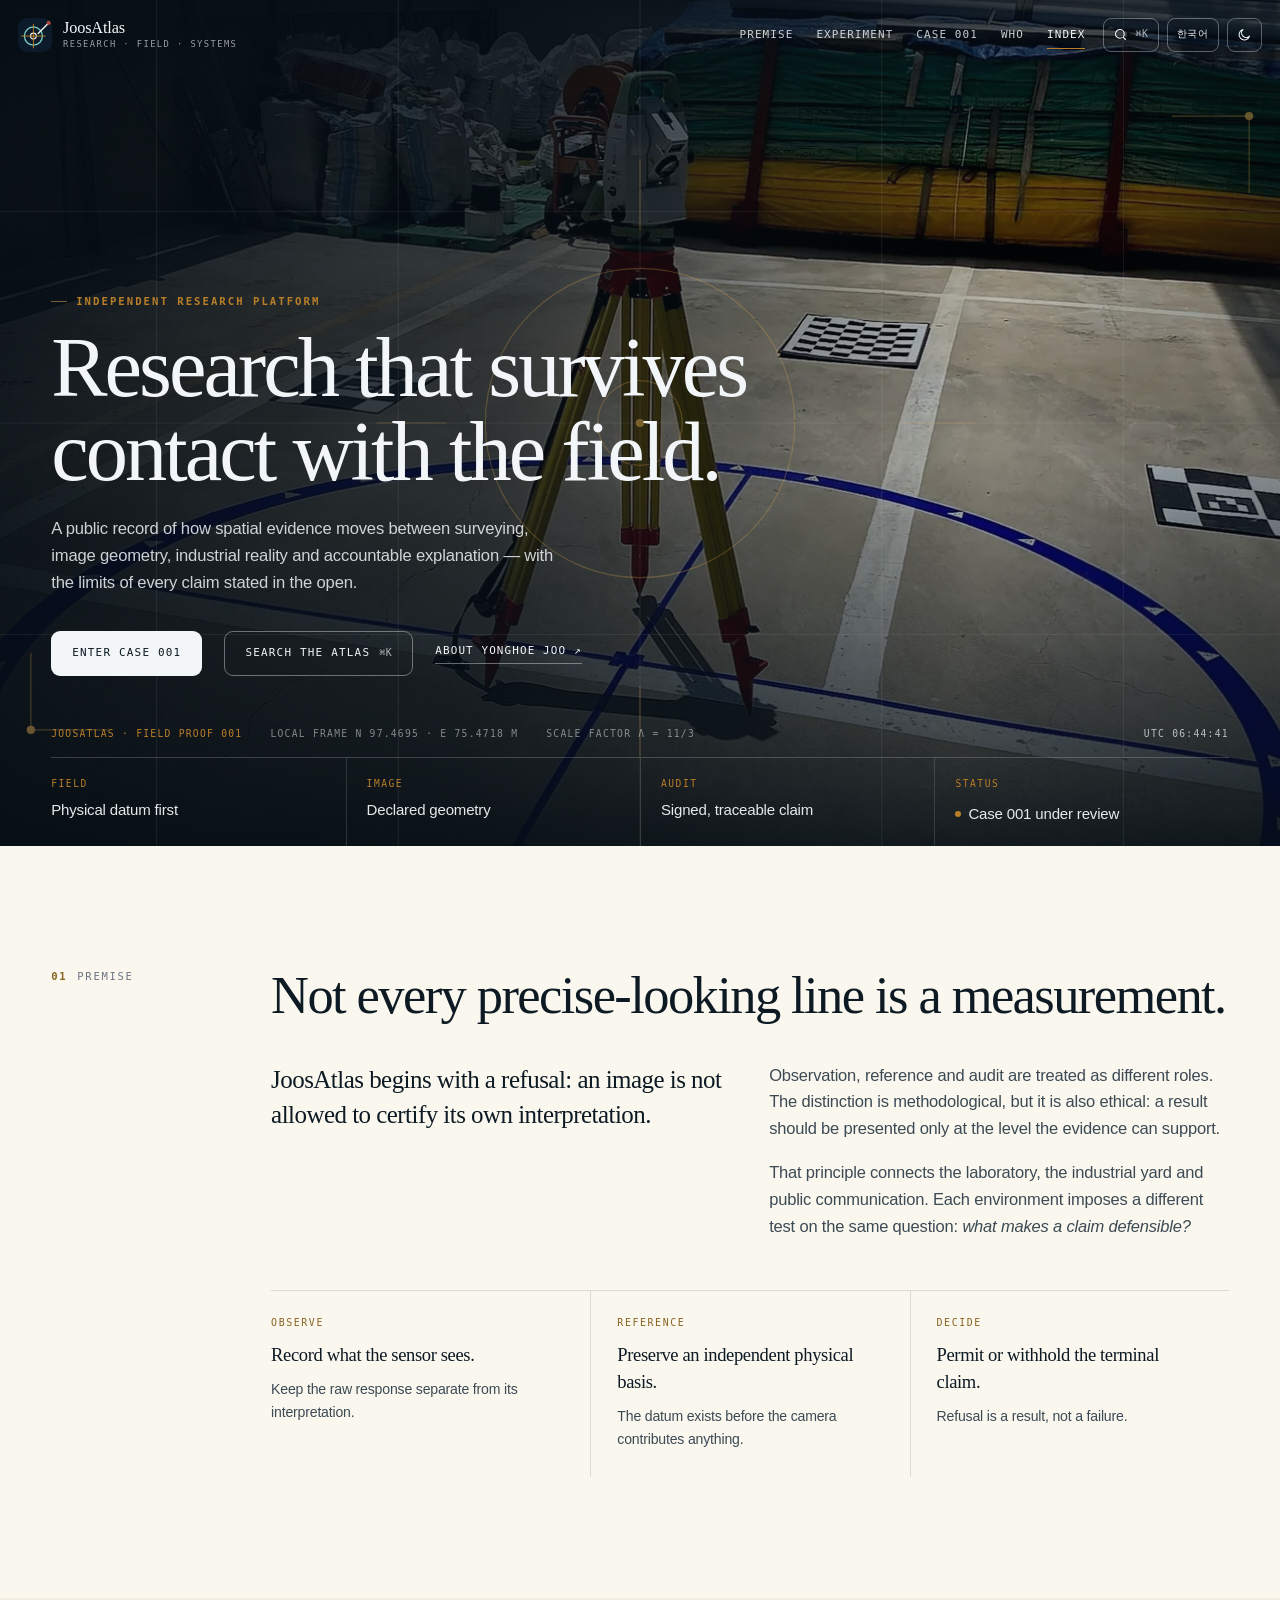
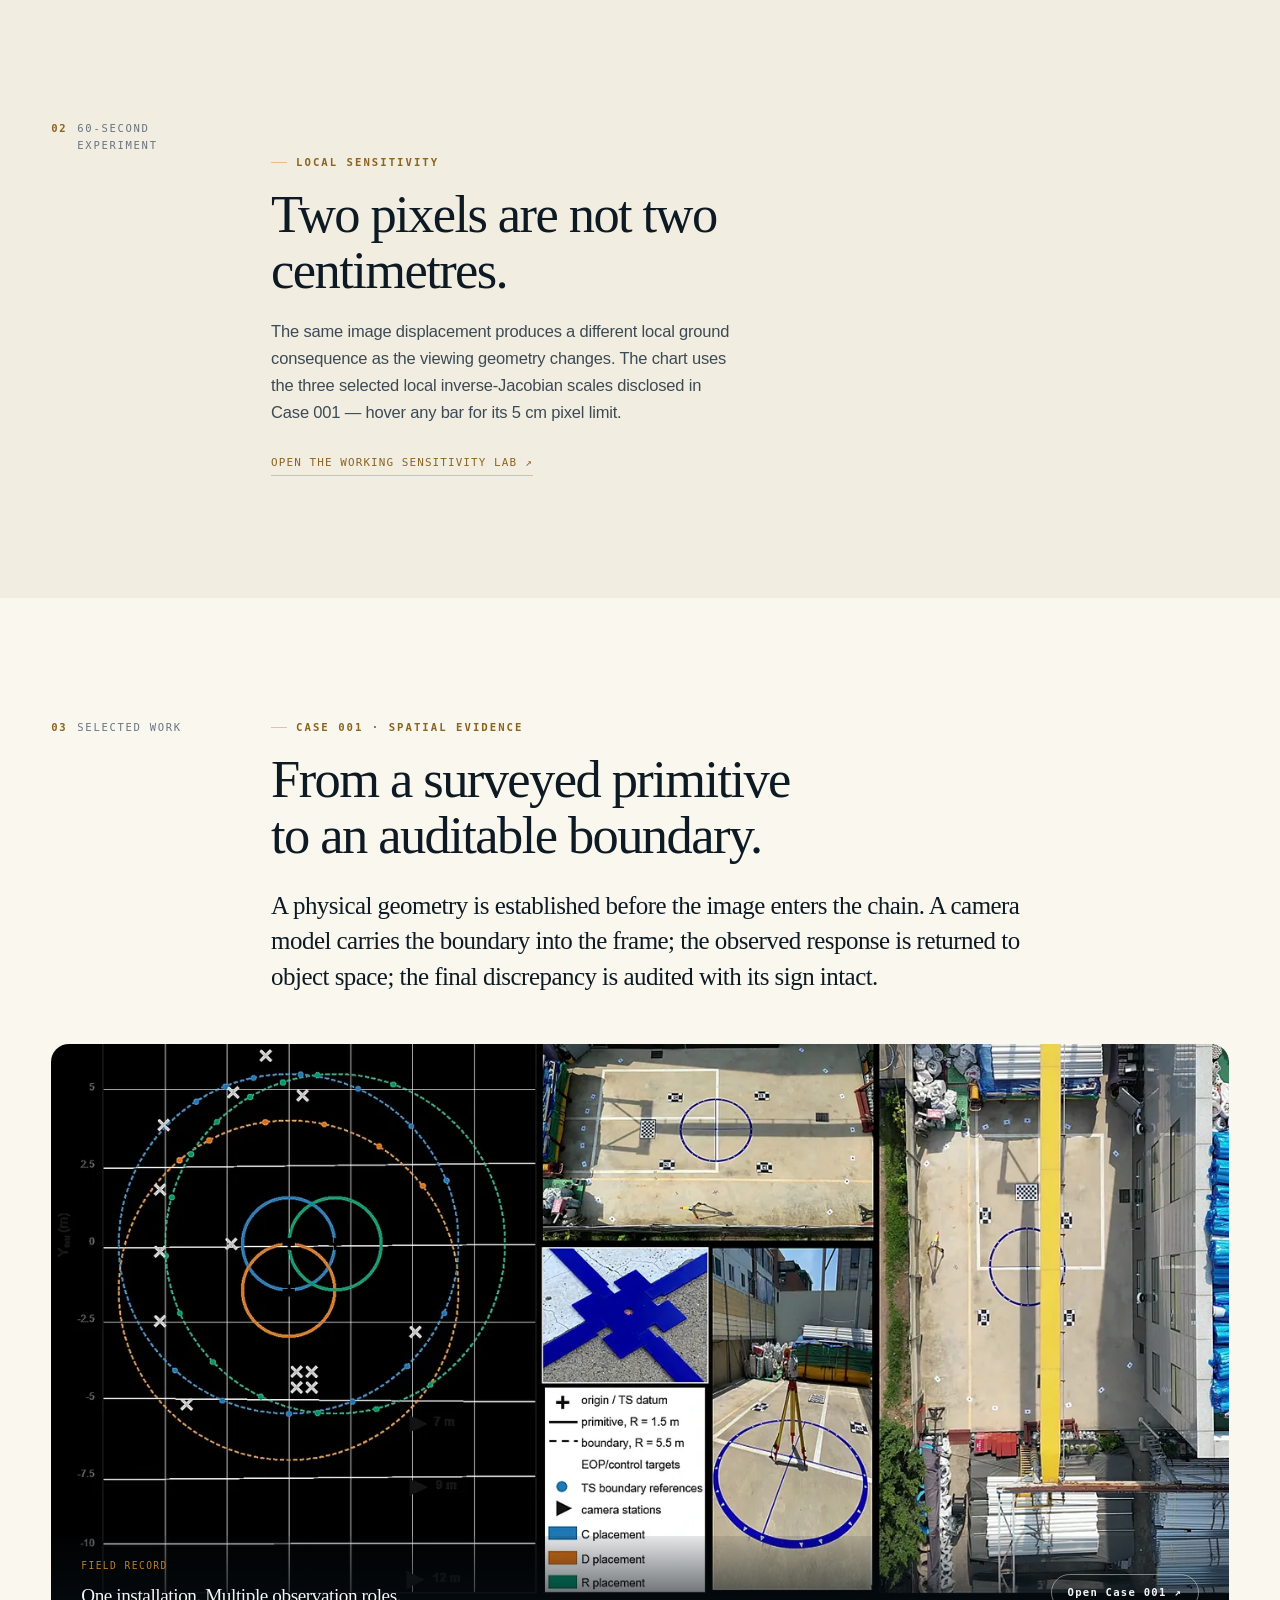
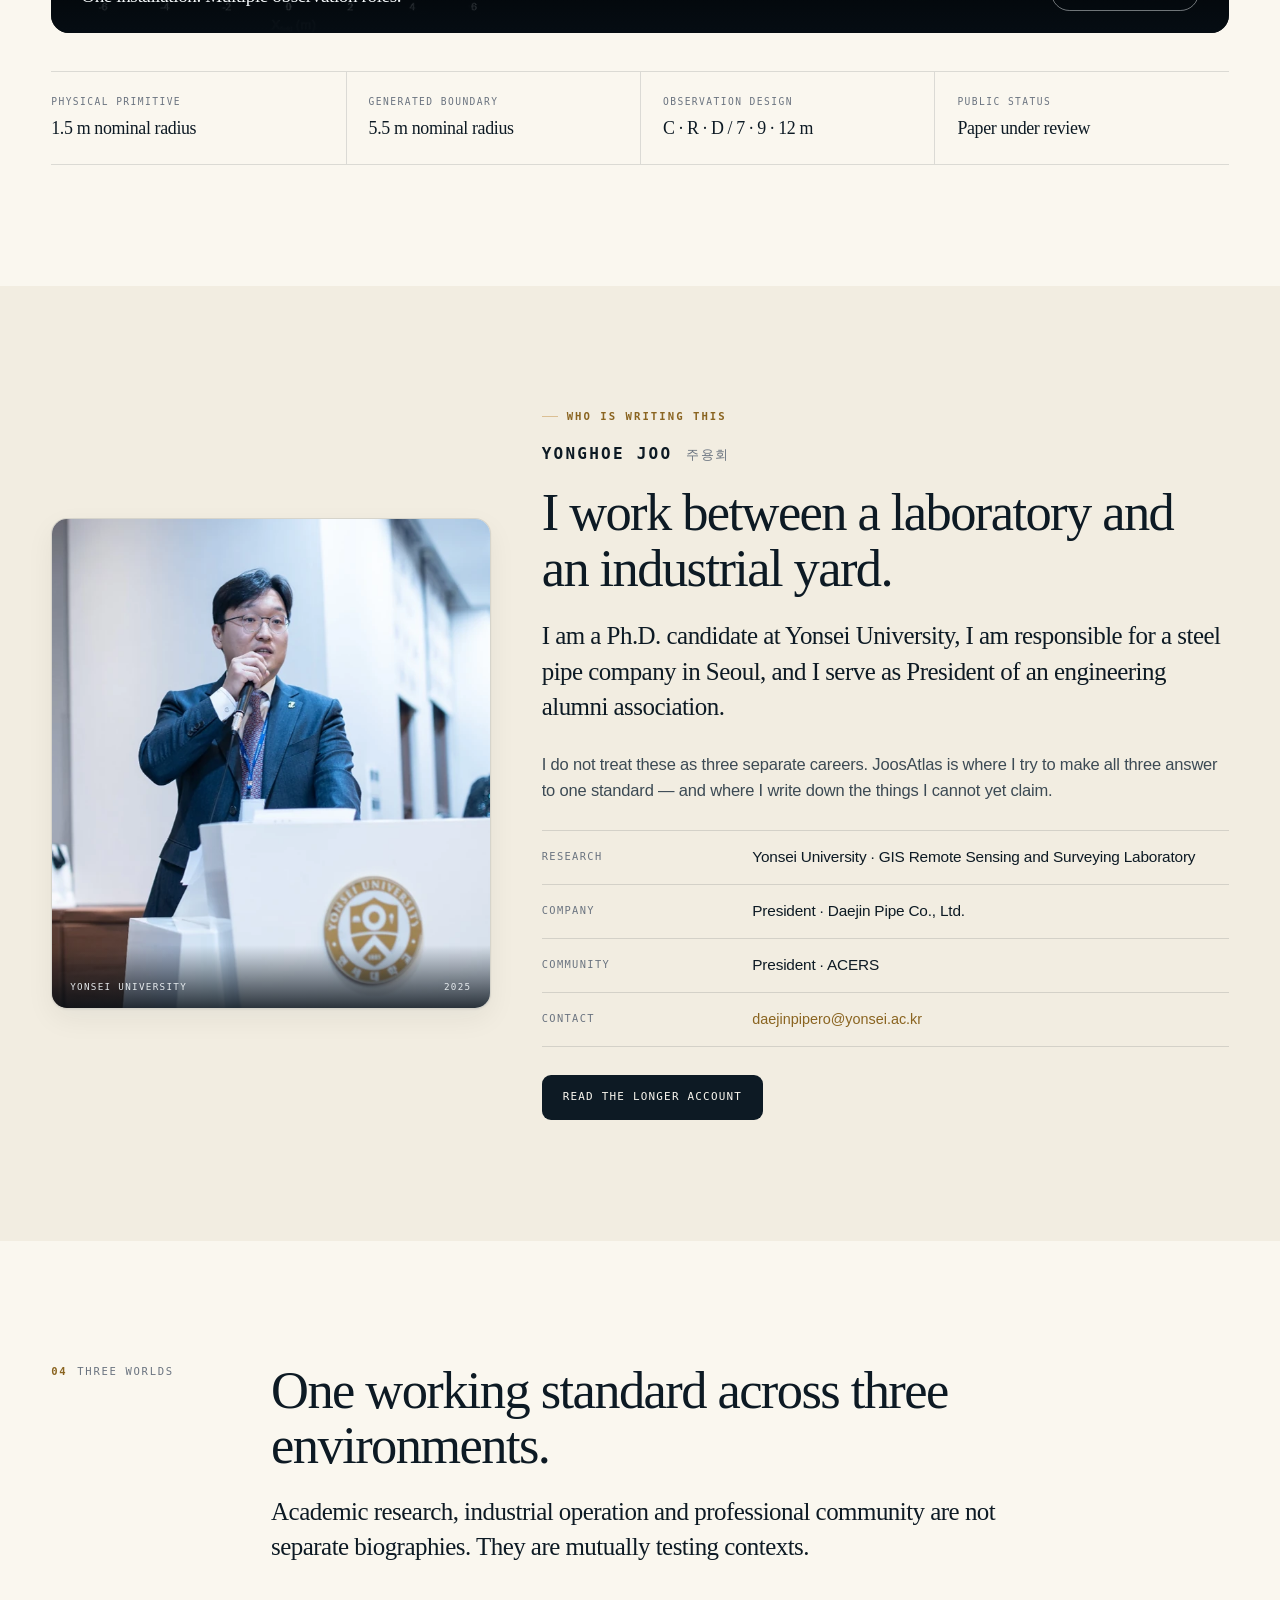
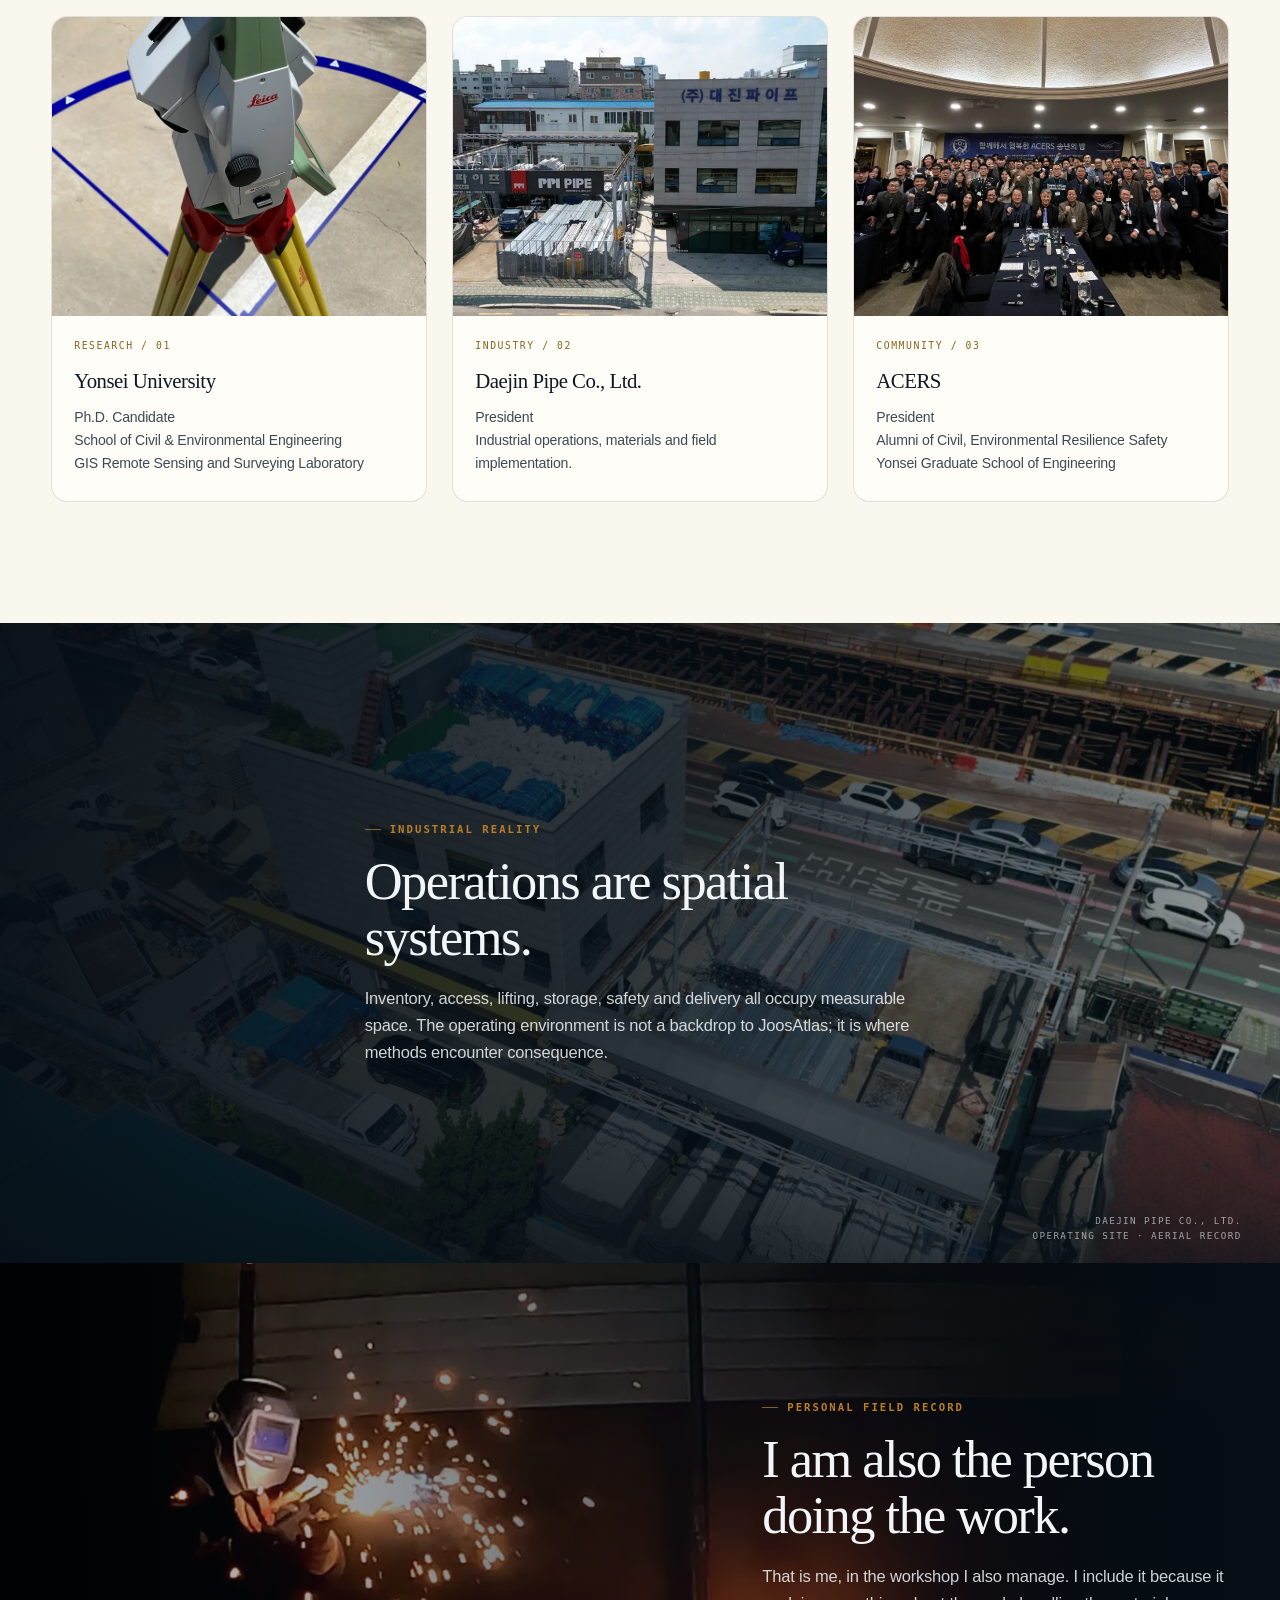
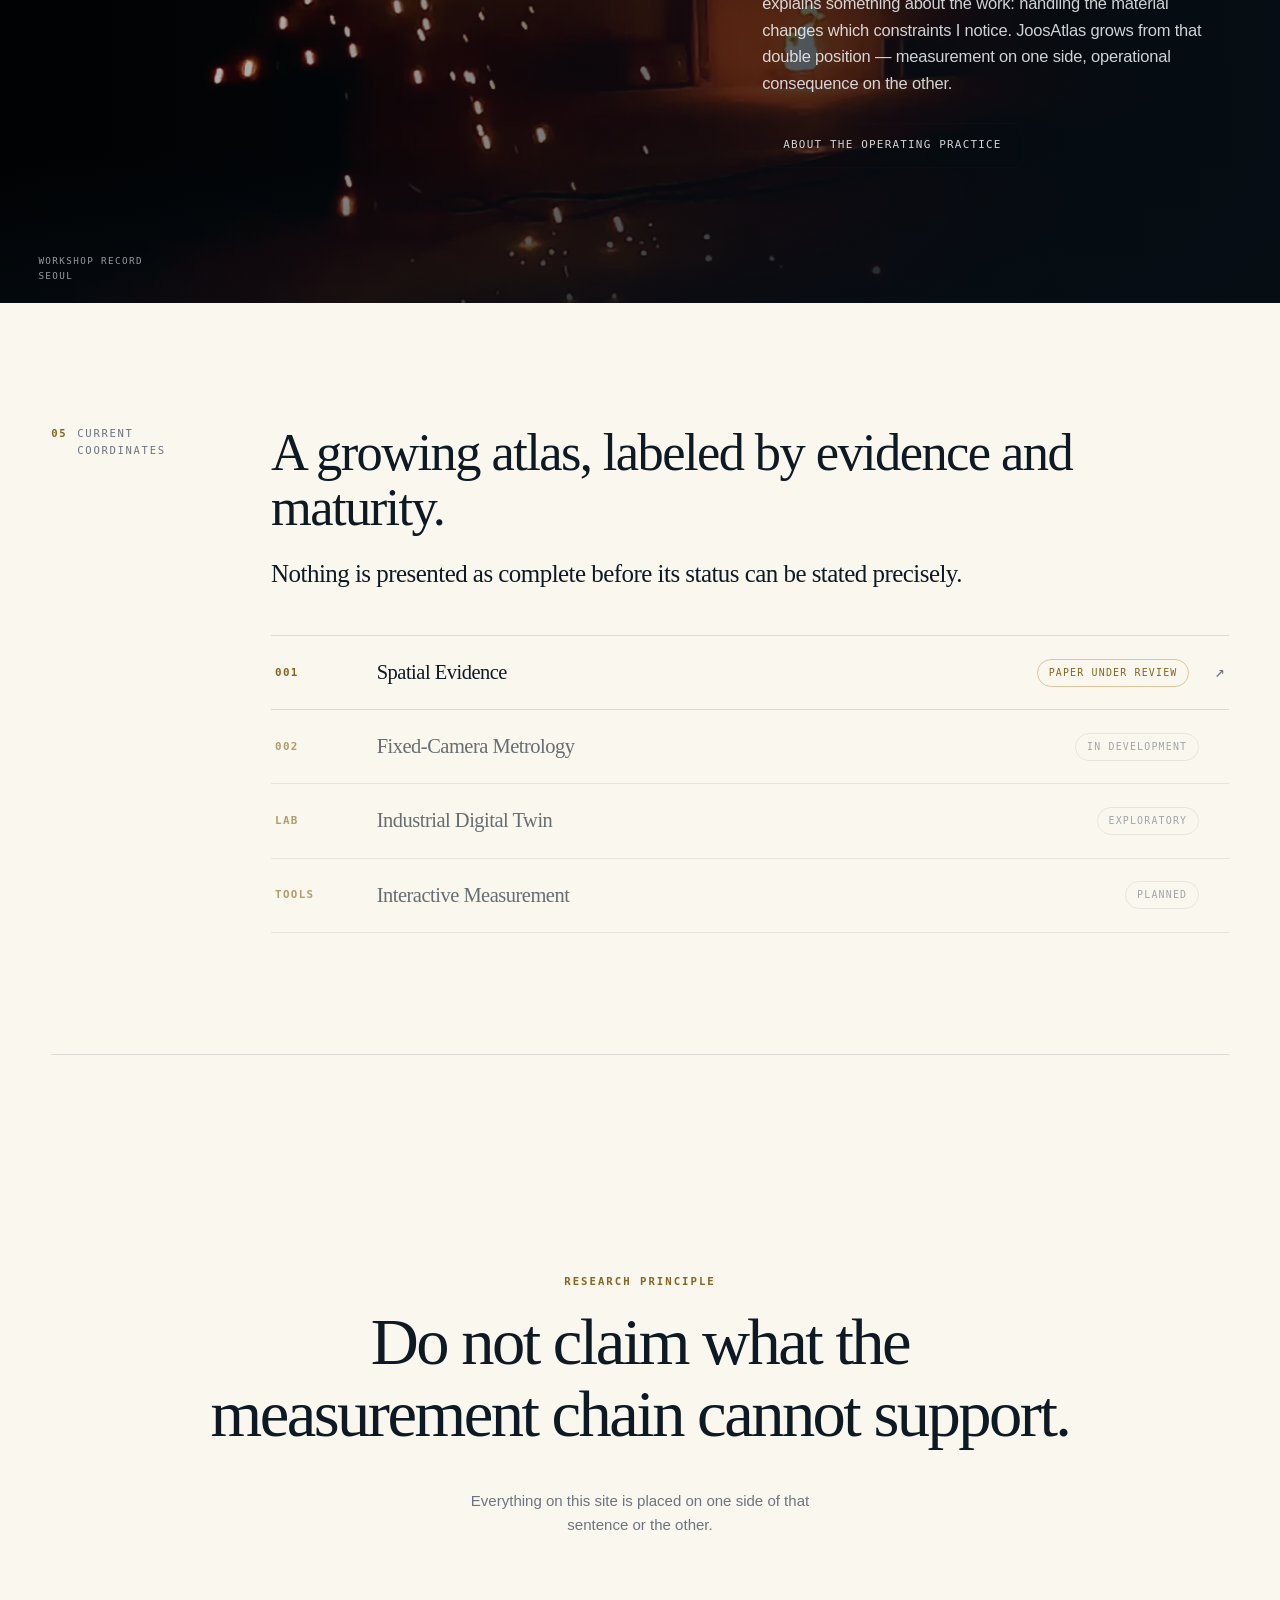
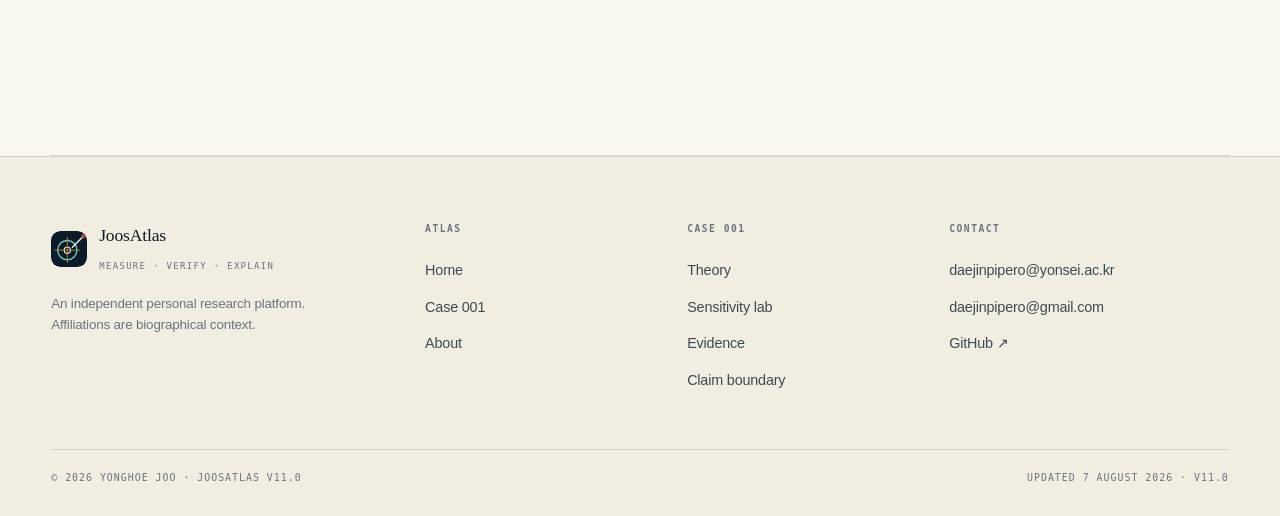
==== commit 67606f95: "Add files via upload V11" ====
--- a/index.html
+++ b/index.html
@@ -17,8 +17,8 @@
 <meta name="twitter:card" content="summary_large_image" />
 <link rel="icon" href="favicon.svg" type="image/svg+xml" />
 <link rel="manifest" href="site.webmanifest" />
-<link rel="stylesheet" href="joosatlas-v10.css?v=10.1.0" />
-<script>(()=>{try{const t=localStorage.getItem('joosatlas-theme');if(t==='light'||t==='dark')document.documentElement.setAttribute('data-theme',t);}catch(e){}})();</script>
+<link rel="stylesheet" href="joosatlas-v10.css?v=11.0.0" />
+<script>(()=>{try{const t=localStorage.getItem('joosatlas-theme');if(t==='light'||t==='dark')document.documentElement.setAttribute('data-theme',t);const l=localStorage.getItem('joosatlas-lang');if(l==='ko'||l==='en')document.documentElement.setAttribute('lang',l);}catch(e){}})();</script>
 <script type="application/ld+json">
 {"@context":"https://schema.org","@type":"ProfilePage",
 "mainEntity":{"@type":"Person","name":"Yonghoe JOO","givenName":"Yonghoe","familyName":"Joo","alternateName":"주용회",
@@ -52,6 +52,9 @@
       <svg viewBox="0 0 24 24" aria-hidden="true"><circle cx="11" cy="11" r="7"/><path d="m20 20-3.5-3.5"/></svg>
       <span class="kbd">⌘K</span>
     </button>
+    <button class="icon-btn lang-btn" type="button" aria-label="Switch language / 언어 전환">
+      <span class="ic-to-ko">한국어</span><span class="ic-to-en">EN</span>
+    </button>
     <button class="icon-btn theme-btn" type="button" aria-label="Toggle light or dark theme">
       <svg class="ic-moon" viewBox="0 0 24 24" aria-hidden="true"><path d="M20 14.5A8.5 8.5 0 1 1 9.5 4a7 7 0 0 0 10.5 10.5Z"/></svg>
       <svg class="ic-sun" viewBox="0 0 24 24" aria-hidden="true"><circle cx="12" cy="12" r="4.2"/><path d="M12 2.5v2.2M12 19.3v2.2M4.2 4.2l1.6 1.6M18.2 18.2l1.6 1.6M2.5 12h2.2M19.3 12h2.2M4.2 19.8l1.6-1.6M18.2 5.8l1.6-1.6"/></svg>
@@ -64,7 +67,7 @@
 
   <!-- ============ HERO ============ -->
   <section class="hero" data-tone="dark">
-    <div class="hero-media"><img src="assets/images/home-hero.webp" alt="A total station installed over a surveyed circular primitive in an industrial field site." width="2400" height="1500" fetchpriority="high" /></div>
+    <div class="hero-media"><img src="assets/images/home-hero.webp" srcset="assets/images/home-hero-800.webp 800w, assets/images/home-hero-1400.webp 1400w, assets/images/home-hero.webp 2400w" sizes="100vw" alt="A total station installed over a surveyed circular primitive in an industrial field site." width="2400" height="1500" fetchpriority="high" /></div>
     <div class="hero-veil"></div>
     <div class="hud" aria-hidden="true">
       <svg viewBox="0 0 1200 700" preserveAspectRatio="xMidYMid slice">
@@ -89,6 +92,12 @@
       </div>
     </div>
     <div class="frame">
+      <div class="telemetry">
+        <span>JoosAtlas · Field proof 001</span>
+        <span>Local frame N 97.4695 · E 75.4718 m</span>
+        <span>Scale factor λ = 11/3</span>
+        <span class="tel-clock" data-utc>UTC 00:00:00</span>
+      </div>
       <div class="ledger">
         <div><span>Field</span><strong>Physical datum first</strong></div>
         <div><span>Image</span><strong>Declared geometry</strong></div>
@@ -159,7 +168,7 @@
     </div>
     <div class="frame">
       <a class="case-link rv" href="case-001.html" aria-label="Open Case 001">
-        <img src="assets/images/field-layout.webp" alt="Composite figure showing field geometry, camera placements and overhead photographs." loading="lazy" />
+        <img src="assets/images/field-layout.webp" srcset="assets/images/field-layout-800.webp 800w, assets/images/field-layout-1400.webp 1400w, assets/images/field-layout.webp 1951w" sizes="(max-width:900px) 100vw, 1360px" alt="Composite figure showing field geometry, camera placements and overhead photographs." loading="lazy" />
         <div class="case-link-bar">
           <div><span>Field record</span><strong>One installation. Multiple observation roles.</strong></div>
           <b>Open Case 001 ↗</b>
@@ -210,15 +219,15 @@
     <div class="frame">
       <div class="worlds">
         <article class="world rv">
-          <figure><img src="assets/images/instrument-editorial.webp" alt="Close view of a Leica total station positioned above a marked field datum." loading="lazy" /></figure>
+          <figure><img src="assets/images/instrument-editorial.webp" srcset="assets/images/instrument-editorial-800.webp 800w, assets/images/instrument-editorial.webp 1400w" sizes="(max-width:900px) 100vw, 700px" alt="Close view of a Leica total station positioned above a marked field datum." loading="lazy" /></figure>
           <div class="world-body"><span>Research / 01</span><h3>Yonsei University</h3><p>Ph.D. Candidate<br />School of Civil &amp; Environmental Engineering<br />GIS Remote Sensing and Surveying Laboratory</p></div>
         </article>
         <article class="world rv rv-d1">
-          <figure><img src="assets/images/daejin-front.webp" alt="Front view of Daejin Pipe Co., Ltd. and its operating yard." loading="lazy" /></figure>
+          <figure><img src="assets/images/daejin-front.webp" srcset="assets/images/daejin-front-800.webp 800w, assets/images/daejin-front-1400.webp 1400w, assets/images/daejin-front.webp 2048w" sizes="(max-width:900px) 100vw, 700px" alt="Front view of Daejin Pipe Co., Ltd. and its operating yard." loading="lazy" /></figure>
           <div class="world-body"><span>Industry / 02</span><h3>Daejin Pipe Co., Ltd.</h3><p>President<br />Industrial operations, materials and field implementation.</p></div>
         </article>
         <article class="world rv rv-d2">
-          <figure><img src="assets/images/acers-group.webp" alt="ACERS alumni and professional community at a Yonsei Graduate School of Engineering event." loading="lazy" /></figure>
+          <figure><img src="assets/images/acers-group.webp" srcset="assets/images/acers-group-800.webp 800w, assets/images/acers-group-1400.webp 1400w, assets/images/acers-group.webp 2048w" sizes="(max-width:900px) 100vw, 1360px" alt="ACERS alumni and professional community at a Yonsei Graduate School of Engineering event." loading="lazy" /></figure>
           <div class="world-body"><span>Community / 03</span><h3>ACERS</h3><p>President<br />Alumni of Civil, Environmental Resilience Safety<br />Yonsei Graduate School of Engineering</p></div>
         </article>
       </div>
@@ -227,7 +236,7 @@
 
   <!-- ============ INDUSTRIAL PANORAMA ============ -->
   <section class="cinema" data-tone="dark" style="--focus:46% 22%;--stack-ratio:16/9;--v1:.96;--v2:.8;--v3:.4">
-    <div class="cinema-media" data-portrait="daejin-aerial"><img src="assets/images/daejin-aerial.webp" alt="Aerial view of Daejin Pipe Co., Ltd., pipe inventory and surrounding urban infrastructure." loading="lazy" /></div>
+    <div class="cinema-media" data-portrait="daejin-aerial"><img src="assets/images/daejin-aerial.webp" srcset="assets/images/daejin-aerial-800.webp 800w, assets/images/daejin-aerial-1400.webp 1400w, assets/images/daejin-aerial.webp 2048w" sizes="100vw" alt="Aerial view of Daejin Pipe Co., Ltd., pipe inventory and surrounding urban infrastructure." loading="lazy" /></div>
     <div class="cinema-veil"></div>
     <div class="frame cinema-body rv">
       <p class="eyebrow">Industrial reality</p>
@@ -239,7 +248,7 @@
 
   <!-- ============ OPERATOR ============ -->
   <section class="cinema cinema-right" data-tone="dark" style="--focus:32% 20%;--stack-ratio:16/11">
-    <div class="cinema-media" data-portrait="welding"><img src="assets/images/welding-wide.webp" alt="Yonghoe JOO welding in an industrial workshop." loading="lazy" /></div>
+    <div class="cinema-media" data-portrait="welding"><img src="assets/images/welding-wide.webp" srcset="assets/images/welding-wide-800.webp 800w, assets/images/welding-wide-1400.webp 1400w, assets/images/welding-wide.webp 1800w" sizes="100vw" alt="Yonghoe JOO welding in an industrial workshop." loading="lazy" /></div>
     <div class="cinema-veil"></div>
     <div class="frame cinema-body rv">
       <p class="eyebrow">Personal field record</p>
@@ -263,8 +272,16 @@
           <div><span>LAB</span><strong>Industrial Digital Twin</strong><em>Exploratory</em><b></b></div>
           <div><span>TOOLS</span><strong>Interactive Measurement</strong><em>Planned</em><b></b></div>
         </div>
-        <blockquote class="quote">Do not claim what the measurement chain cannot support.</blockquote>
-      </div>
+      </div>
+    </div>
+  </section>
+
+  <!-- ============ STATEMENT ============ -->
+  <section class="statement plane" data-tone="light">
+    <div class="frame statement-inner rv">
+      <p class="eyebrow plain">Research principle</p>
+      <p class="statement-line">Do not claim what the measurement chain cannot support.</p>
+      <p class="statement-sub">Everything on this site is placed on one side of that sentence or the other.</p>
     </div>
   </section>
 
@@ -298,8 +315,8 @@
       </div>
     </div>
     <div class="ftr-base">
-      <span>© <span data-year>2026</span> Yonghoe JOO · JoosAtlas v10.1</span>
-      <span>Press ⌘K or / to search · T to switch theme</span>
+      <span>© <span data-year>2026</span> Yonghoe JOO · JoosAtlas v11.0</span>
+      <span>Updated <time data-updated datetime="2026-08-07">7 August 2026</time> · v11.0</span>
     </div>
   </div>
 </footer>
@@ -310,14 +327,15 @@
   <div class="cmdk-box">
     <div class="cmdk-field">
       <svg viewBox="0 0 24 24" aria-hidden="true"><circle cx="11" cy="11" r="7"/><path d="m20 20-3.5-3.5"/></svg>
-      <input type="text" placeholder="Search sections, figures and actions…" aria-label="Search JoosAtlas" autocomplete="off" spellcheck="false" />
+      <input type="text" role="combobox" aria-expanded="true" aria-controls="cmdk-results" aria-autocomplete="list" placeholder="Search sections, figures and actions…" aria-label="Search JoosAtlas" autocomplete="off" spellcheck="false" />
       <span class="cmdk-esc">ESC</span>
     </div>
-    <div class="cmdk-list" role="listbox" aria-label="Results"></div>
-    <div class="cmdk-foot"><span>↑↓ navigate</span><span>↵ open</span><span>⌘K toggle</span><span>T theme</span></div>
+    <div class="cmdk-list" id="cmdk-results" role="listbox" aria-label="Results"></div>
+    <div class="cmdk-foot"><span>↑↓ navigate</span><span>↵ open</span><span>⌘K toggle</span><span>T theme</span><span>L 한국어 / EN</span></div>
   </div>
 </div>
 
-<script src="joosatlas-v10.js?v=10.1.0"></script>
+<script src="joosatlas-i18n.js?v=11.0.0"></script>
+<script src="joosatlas-v10.js?v=11.0.0"></script>
 </body>
 </html>
--- a/joosatlas-v10.css
+++ b/joosatlas-v10.css
@@ -917,3 +917,85 @@
   .rv{opacity:1;transform:none}
   a[href^="http"]::after{content:" (" attr(href) ")";font-size:8pt;color:#555}
 }
+
+/* ============================================================
+   22. LANGUAGE — Korean typography
+   The Latin faces have no Hangul; the stack below supplies it and
+   the metrics that Korean actually needs: looser tracking, taller
+   lines, and word-break:keep-all so a term never splits mid-word.
+   ============================================================ */
+
+.lang-btn{font-family:var(--mono);font-size:.62rem;letter-spacing:.08em;min-width:44px}
+.lang-btn .ic-to-en{display:none}
+html[lang="ko"] .lang-btn .ic-to-ko{display:none}
+html[lang="ko"] .lang-btn .ic-to-en{display:inline}
+
+html[lang="ko"]{
+  --display:"Apple SD Gothic Neo",Pretendard,"Malgun Gothic","맑은 고딕","Noto Sans KR","Noto Sans CJK KR","Source Han Sans KR",system-ui,sans-serif;
+  --sans:"Apple SD Gothic Neo",Pretendard,"Malgun Gothic","맑은 고딕","Noto Sans KR","Noto Sans CJK KR",-apple-system,BlinkMacSystemFont,"Segoe UI",sans-serif;
+}
+html[lang="ko"] body{letter-spacing:-.005em;line-height:1.78;word-break:keep-all}
+html[lang="ko"] .d1{font-size:clamp(2.4rem,5.2vw,4.5rem);line-height:1.16;letter-spacing:-.032em;font-weight:600}
+html[lang="ko"] .d2{font-size:clamp(1.82rem,3.4vw,2.9rem);line-height:1.24;letter-spacing:-.028em;font-weight:600}
+html[lang="ko"] .d3{font-size:clamp(1.34rem,2.1vw,1.8rem);line-height:1.4;font-weight:600}
+html[lang="ko"] .d4{font-size:clamp(1.08rem,1.4vw,1.24rem);line-height:1.48;font-weight:600}
+html[lang="ko"] .lede{font-size:clamp(1.14rem,1.6vw,1.4rem);line-height:1.68;letter-spacing:-.014em;font-weight:500}
+html[lang="ko"] .quote,html[lang="ko"] .statement-line{line-height:1.4;letter-spacing:-.03em;font-weight:600}
+html[lang="ko"] .statement-line{max-width:12em}
+html[lang="ko"] .quote{max-width:15em}
+html[lang="ko"] .hero-h{max-width:14em}
+html[lang="ko"] .lede.narrow,html[lang="ko"] .statement-sub{max-width:34em}
+html[lang="ko"] .eyebrow,html[lang="ko"] .num-tag,html[lang="ko"] .card-num,
+html[lang="ko"] .ledger span,html[lang="ko"] .fact-strip span,html[lang="ko"] .rule-cards span{letter-spacing:.09em}
+html[lang="ko"] .rule-cards strong,html[lang="ko"] .fact-strip strong,
+html[lang="ko"] .index-list strong,html[lang="ko"] .contrast strong{letter-spacing:-.018em;line-height:1.44;font-weight:600}
+html[lang="ko"] .explorer-tabs strong{font-size:.86rem}
+html[lang="ko"] .btn,html[lang="ko"] .link-arrow,html[lang="ko"] .chip-btn{letter-spacing:.04em}
+html[lang="ko"] .glossary dd,html[lang="ko"] .small,html[lang="ko"] .chart-foot{line-height:1.7}
+@media (max-width:560px){
+  html[lang="ko"] .d1{font-size:2.05rem}
+  html[lang="ko"] .explorer-tabs strong{font-size:0}
+  html[lang="ko"] .explorer-tabs strong::first-letter{font-size:.8rem}
+}
+
+/* ============================================================
+   23. TELEMETRY & STATEMENT — the instrument strip and the one
+   quiet full-bleed sentence between chapters.
+   ============================================================ */
+
+.telemetry{
+  display:flex;flex-wrap:wrap;gap:6px 28px;align-items:baseline;
+  padding:0 0 14px;margin-bottom:2px;
+  font-family:var(--mono);font-size:.605rem;letter-spacing:.13em;text-transform:uppercase;
+  color:rgba(242,246,248,.5);
+}
+.telemetry span:first-child{color:var(--accent-bright)}
+.tel-clock{margin-left:auto;font-variant-numeric:tabular-nums;color:rgba(242,246,248,.72)}
+@media (max-width:700px){.telemetry{font-size:.56rem;gap:4px 16px}.tel-clock{margin-left:0}}
+
+.statement{
+  min-height:min(78vh,720px);display:grid;place-items:center;
+  padding-block:clamp(80px,10vw,150px);position:relative;overflow:hidden;
+}
+.statement::before,.statement::after{
+  content:"";position:absolute;left:50%;transform:translateX(-50%);
+  width:min(100% - var(--gutter)*2,var(--max));height:1px;background:var(--rule);
+}
+.statement::before{top:0}.statement::after{bottom:0}
+.statement-inner{text-align:center;max-width:none}
+.statement .eyebrow{justify-content:center;color:var(--accent)}
+.statement-line{
+  font-family:var(--display);font-size:clamp(2.1rem,5.2vw,4.4rem);
+  line-height:1.08;letter-spacing:-.038em;margin:0;
+  /* em, not ch — Hangul is full-width, so a ch-based measure collapses in Korean */
+  max-width:13.5em;margin-inline:auto;text-wrap:balance;
+}
+.statement-sub{
+  margin-top:clamp(26px,3vw,40px);font-size:.94rem;color:var(--ink-3);
+  max-width:46ch;margin-inline:auto;letter-spacing:0;
+}
+@media (max-width:700px){.statement-inner{max-width:none}}
+
+/* keyboard-reachable chart values */
+.chart-plot [tabindex]{outline:none}
+.chart-plot [tabindex]:focus-visible{outline:2px solid var(--accent-bright);outline-offset:2px}
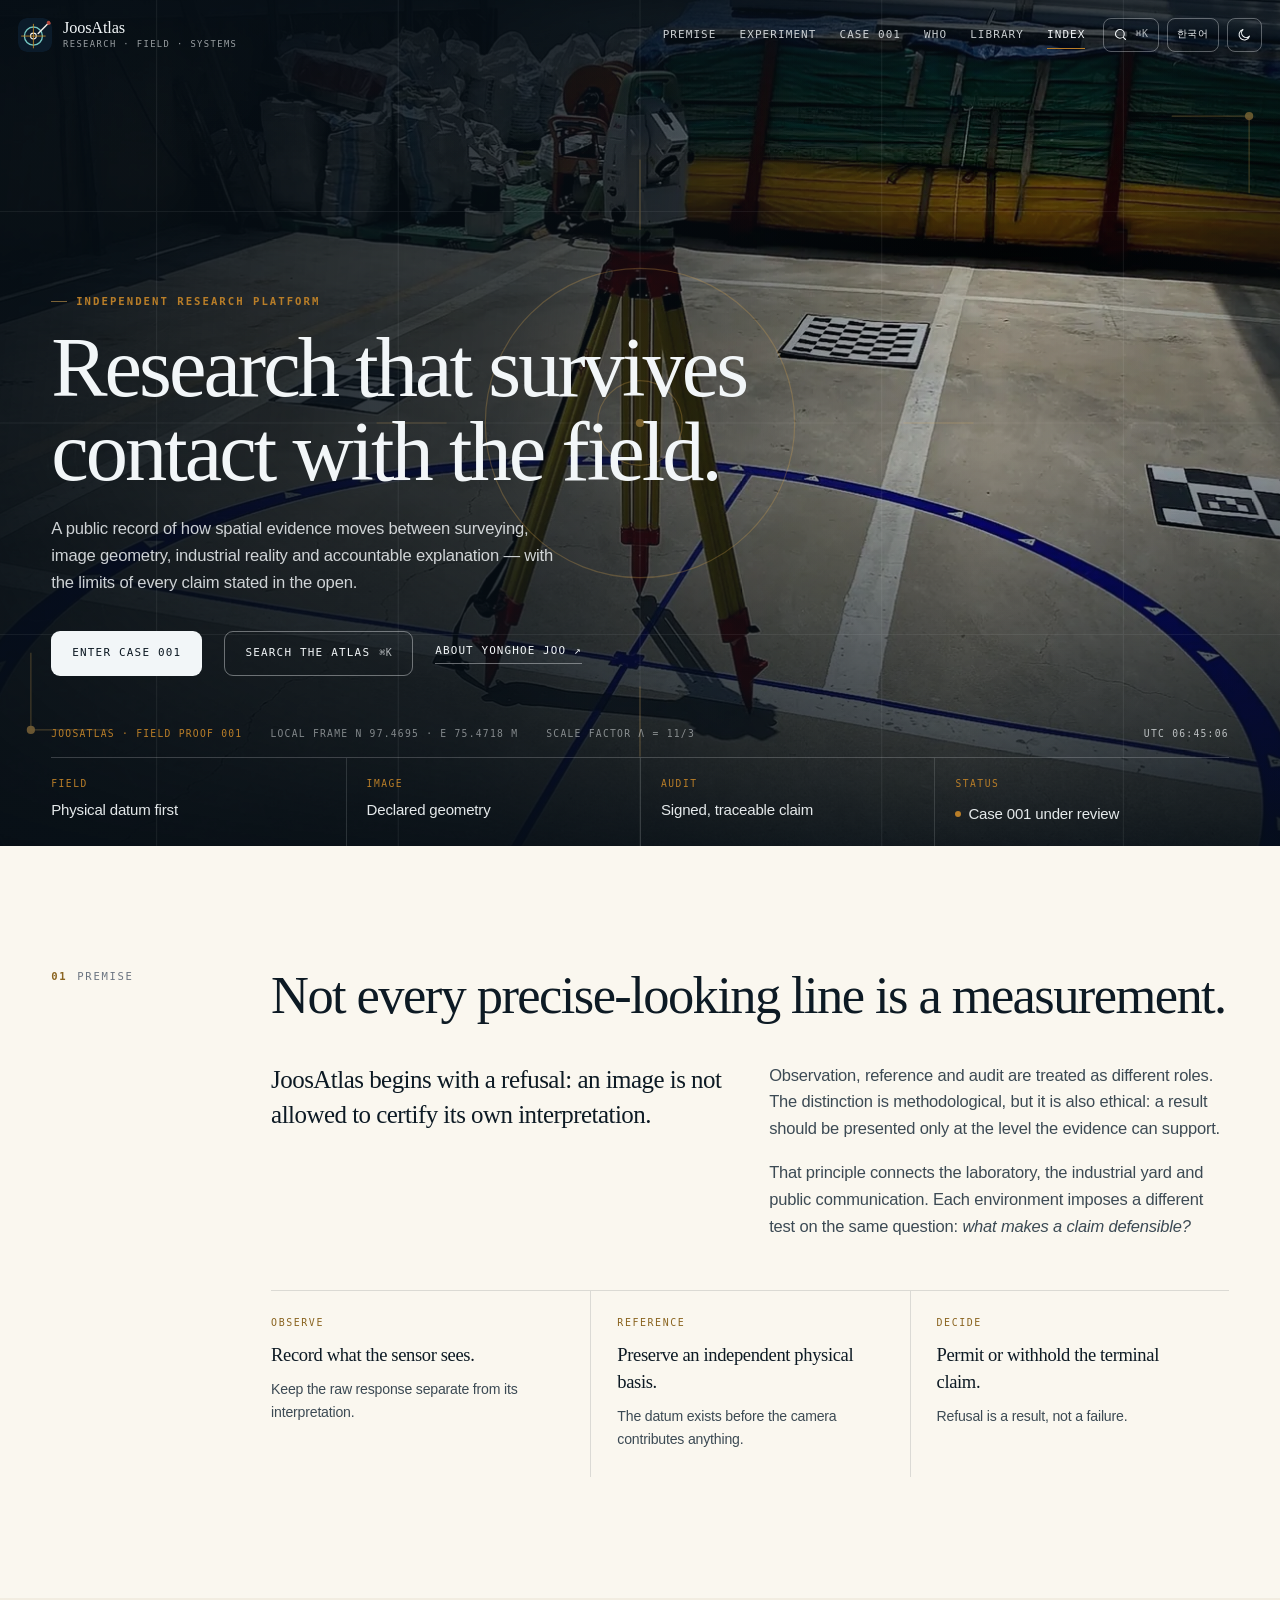
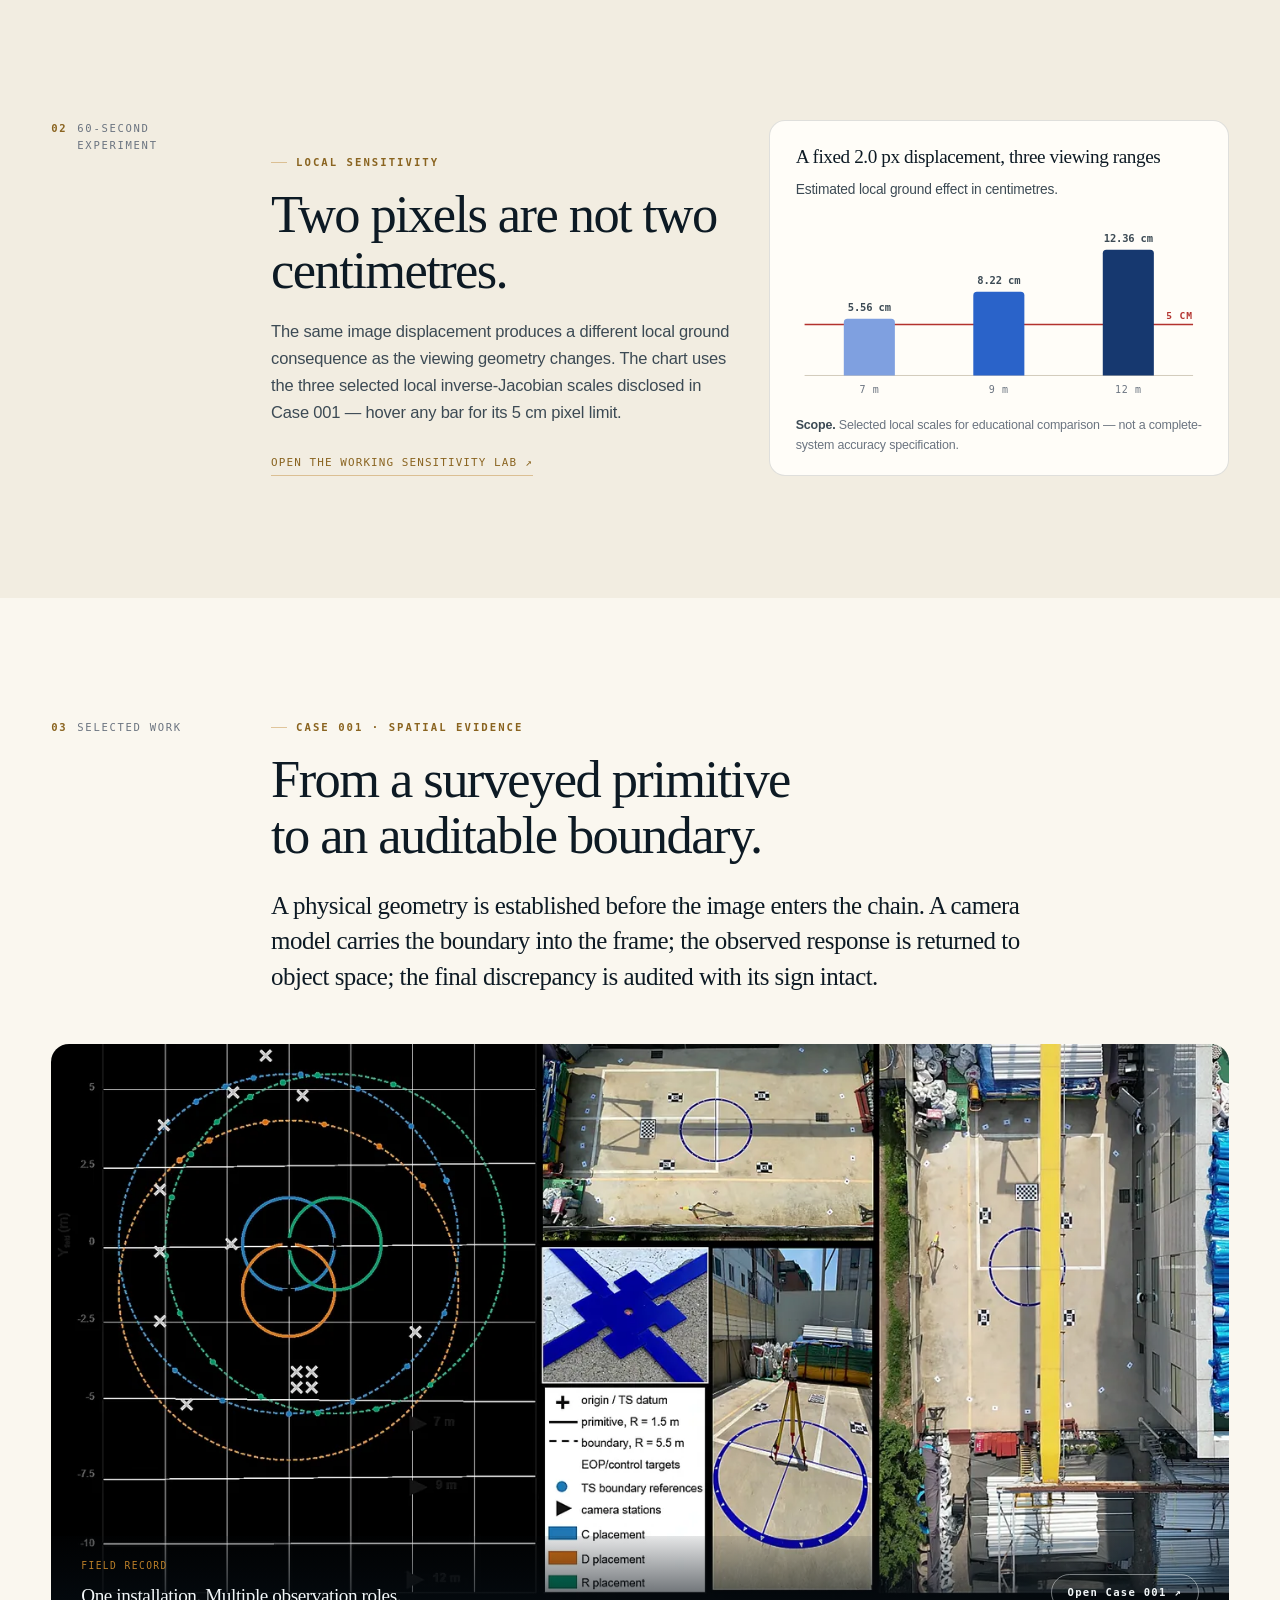
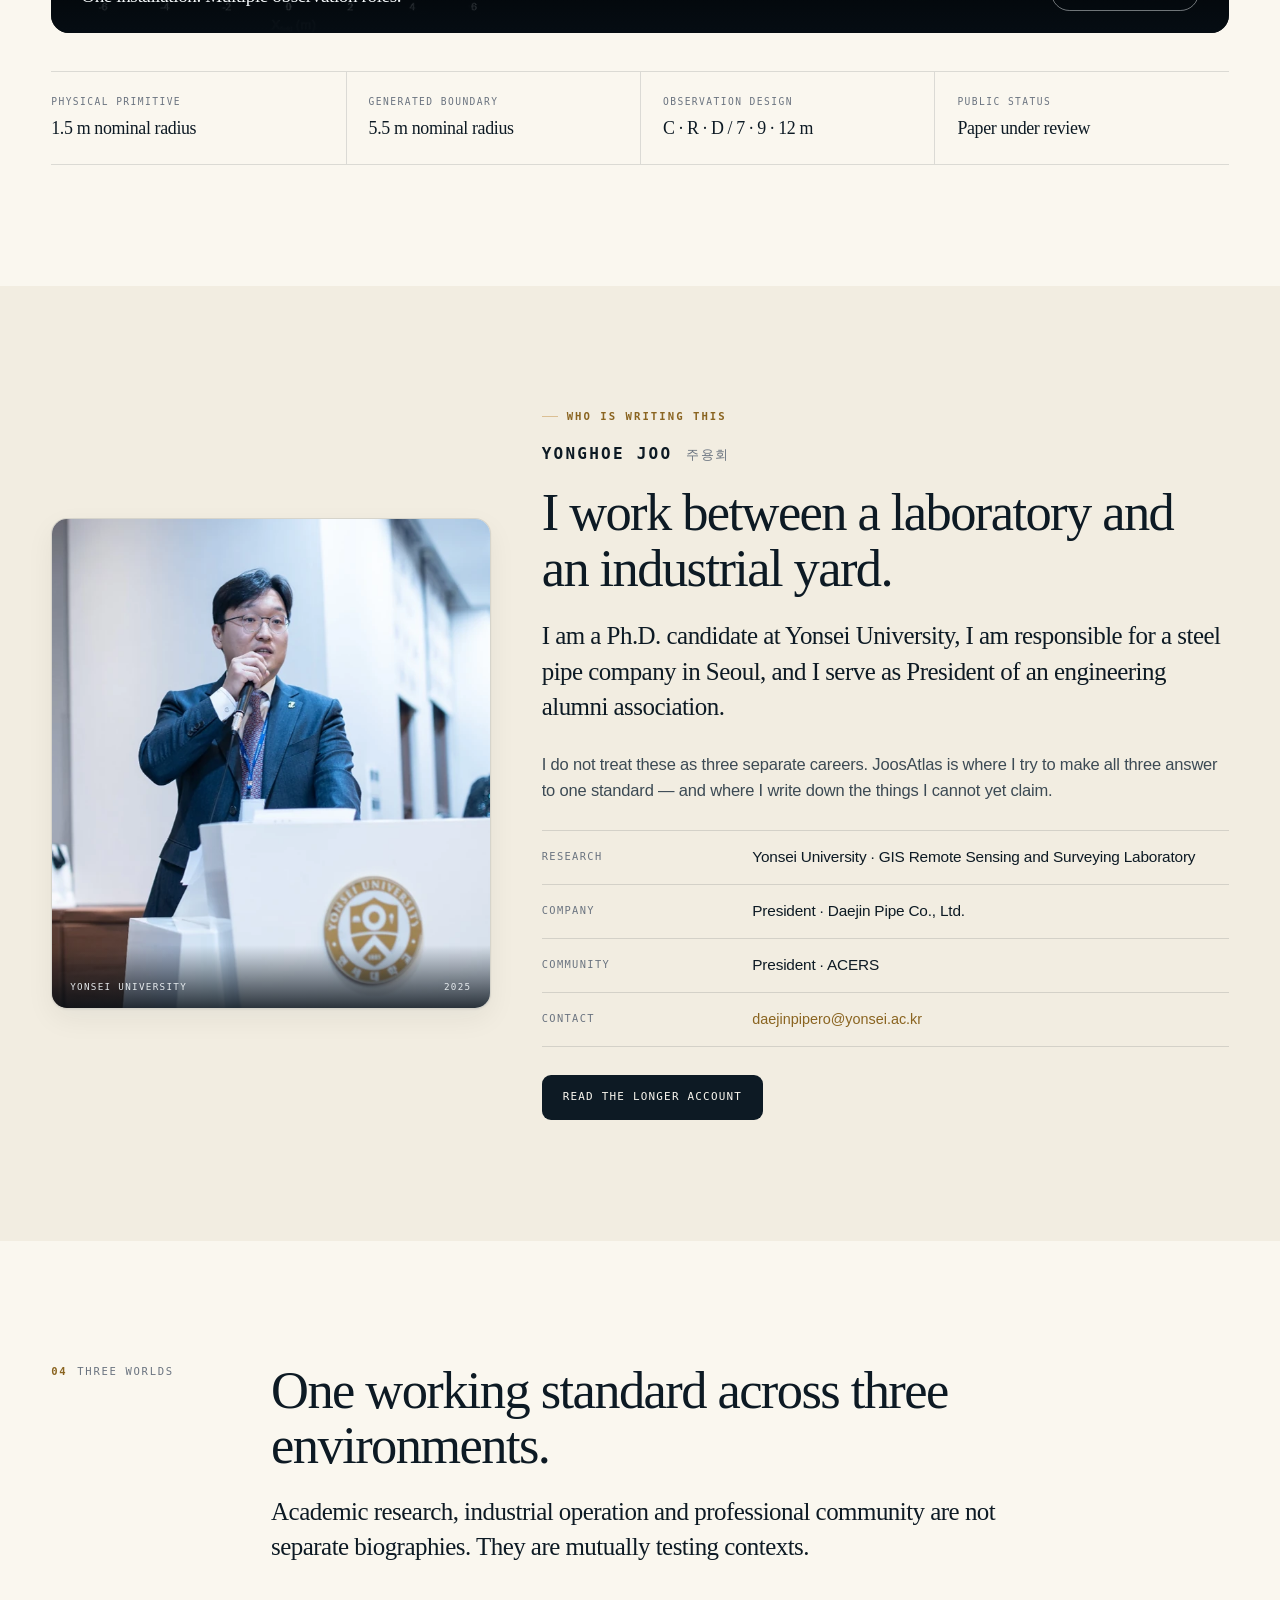
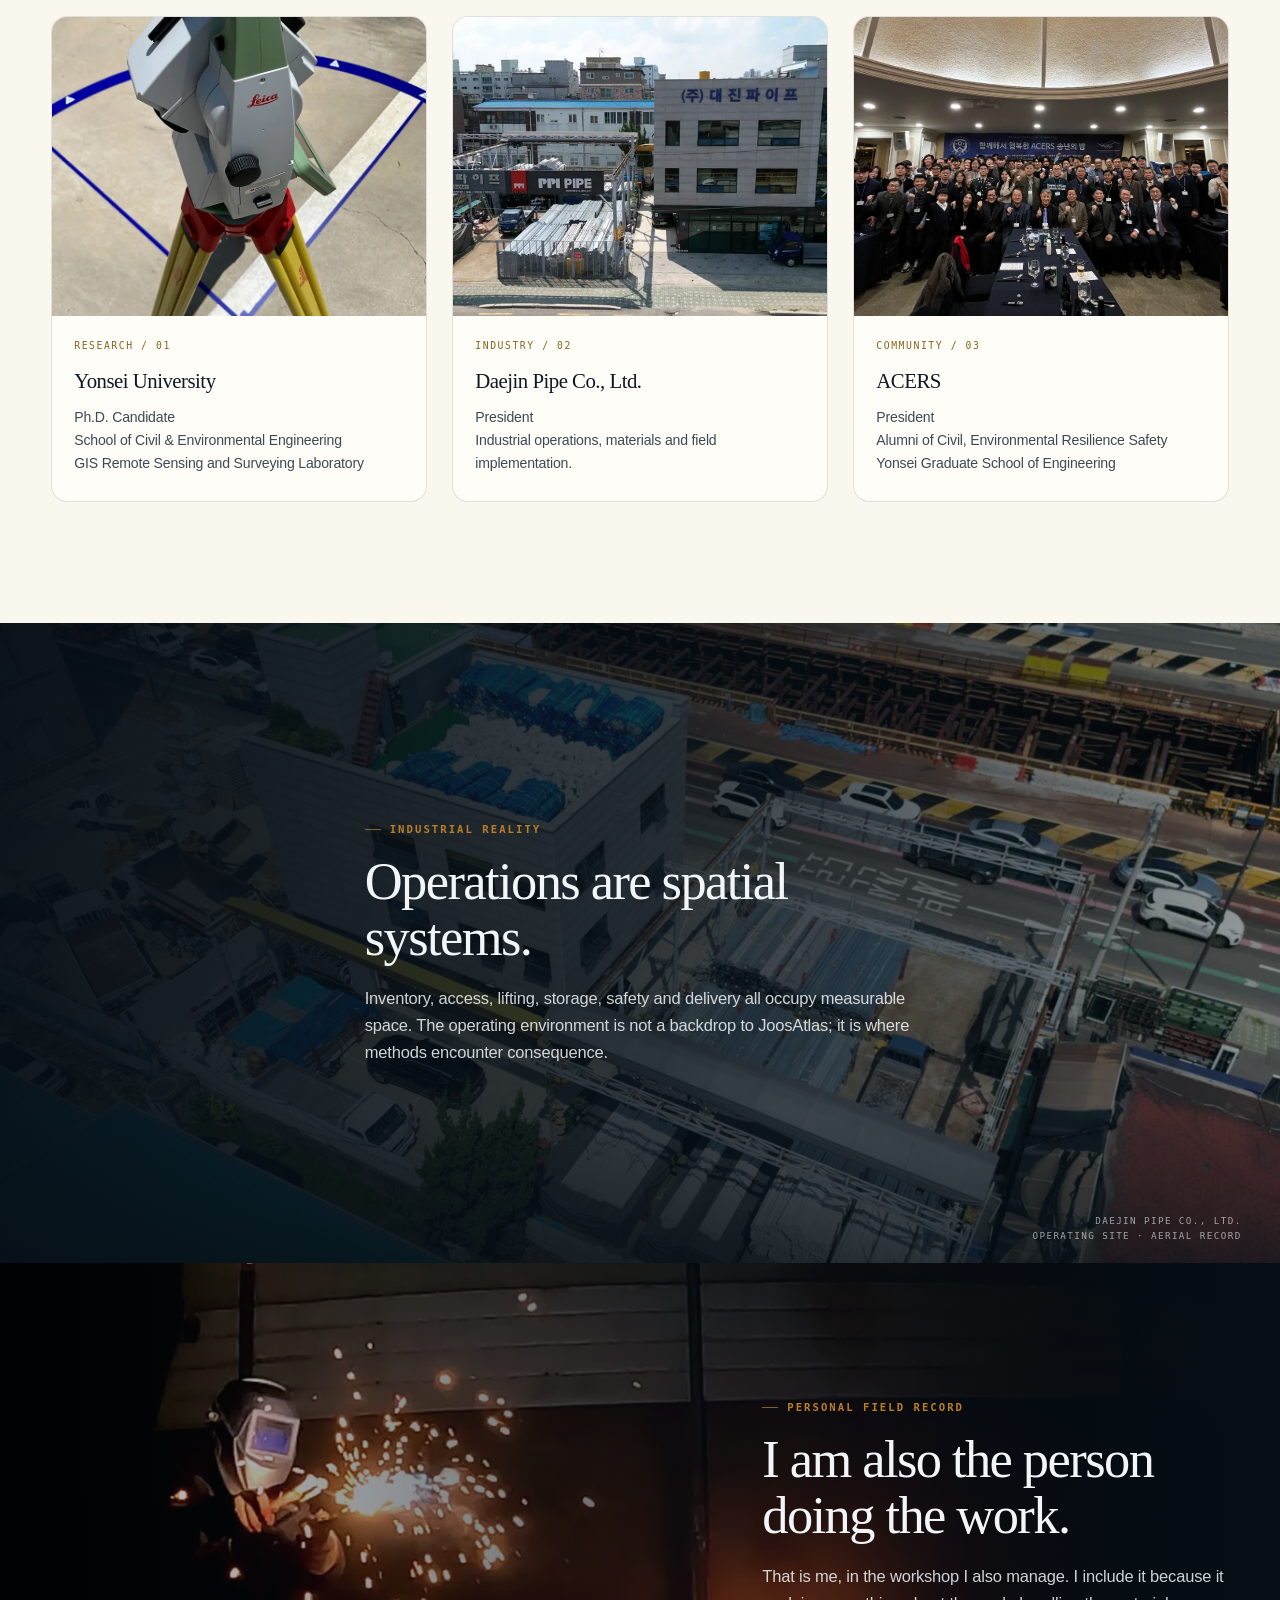
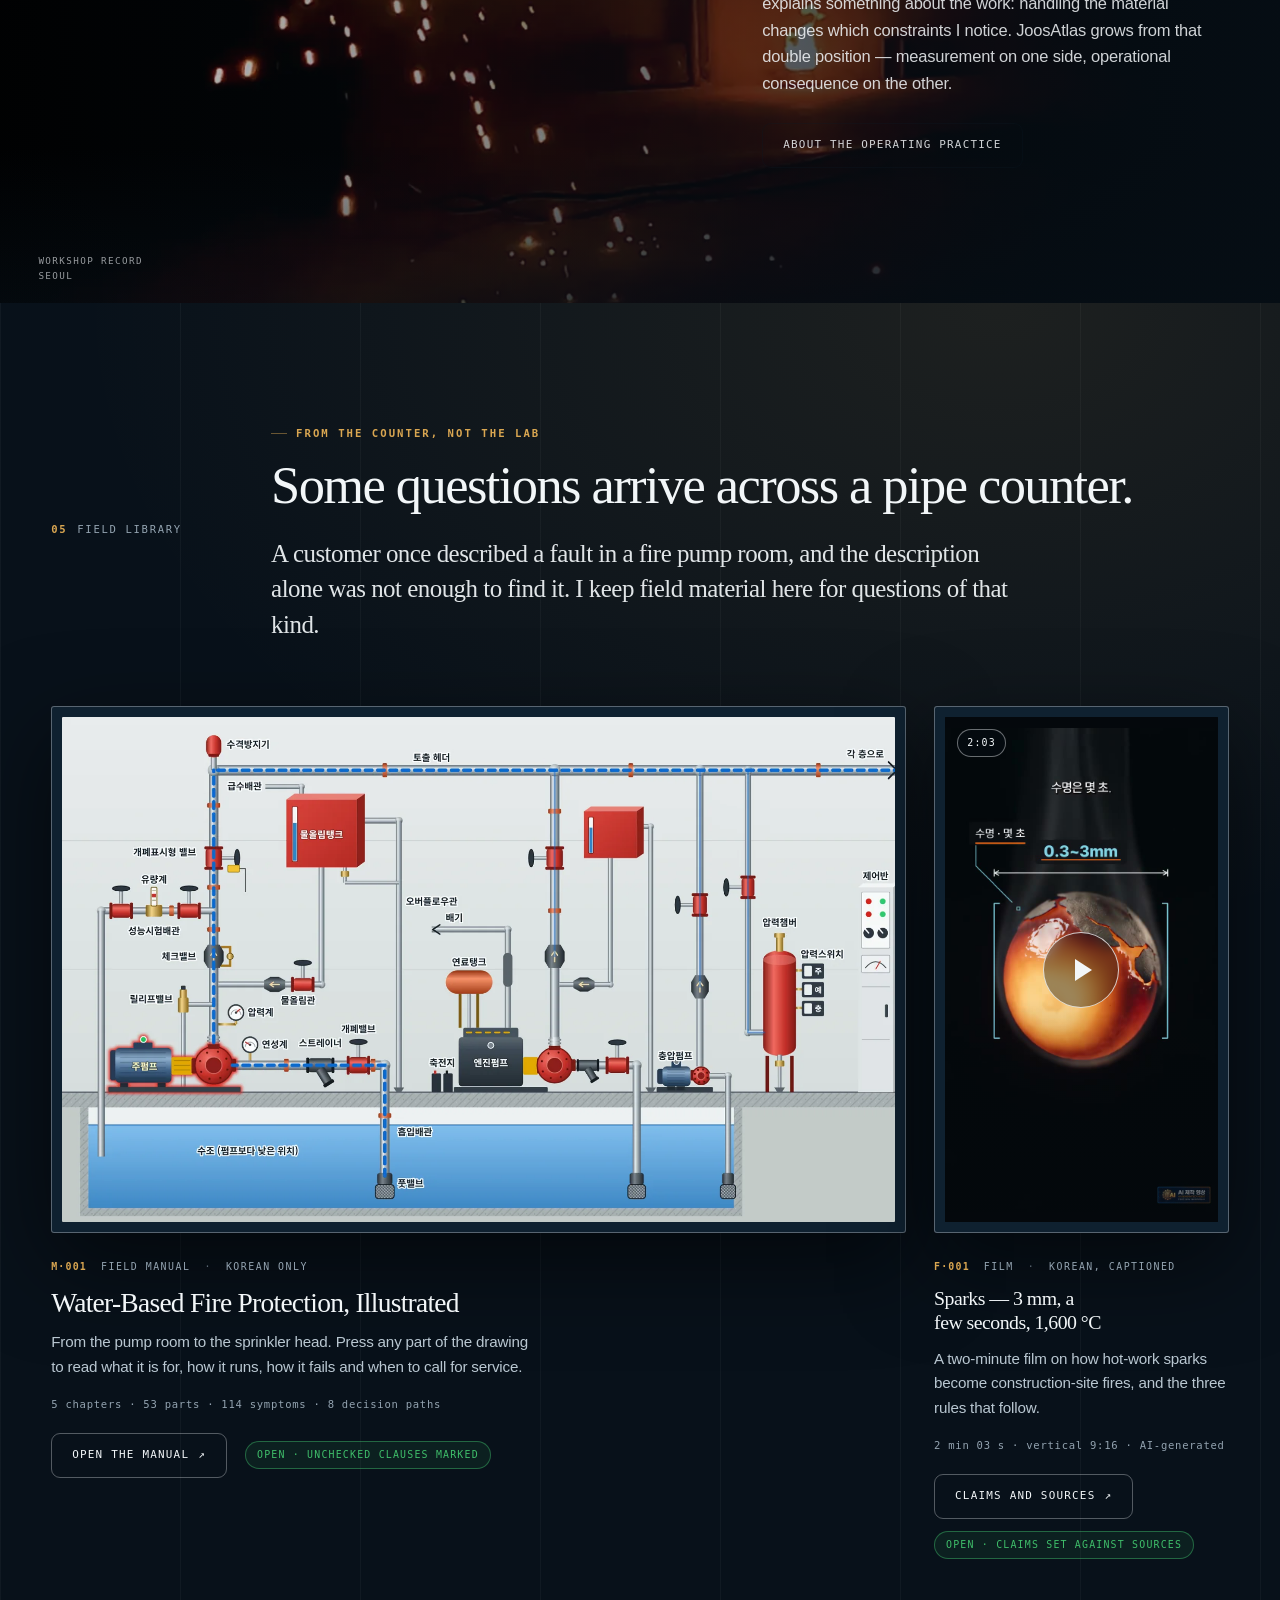
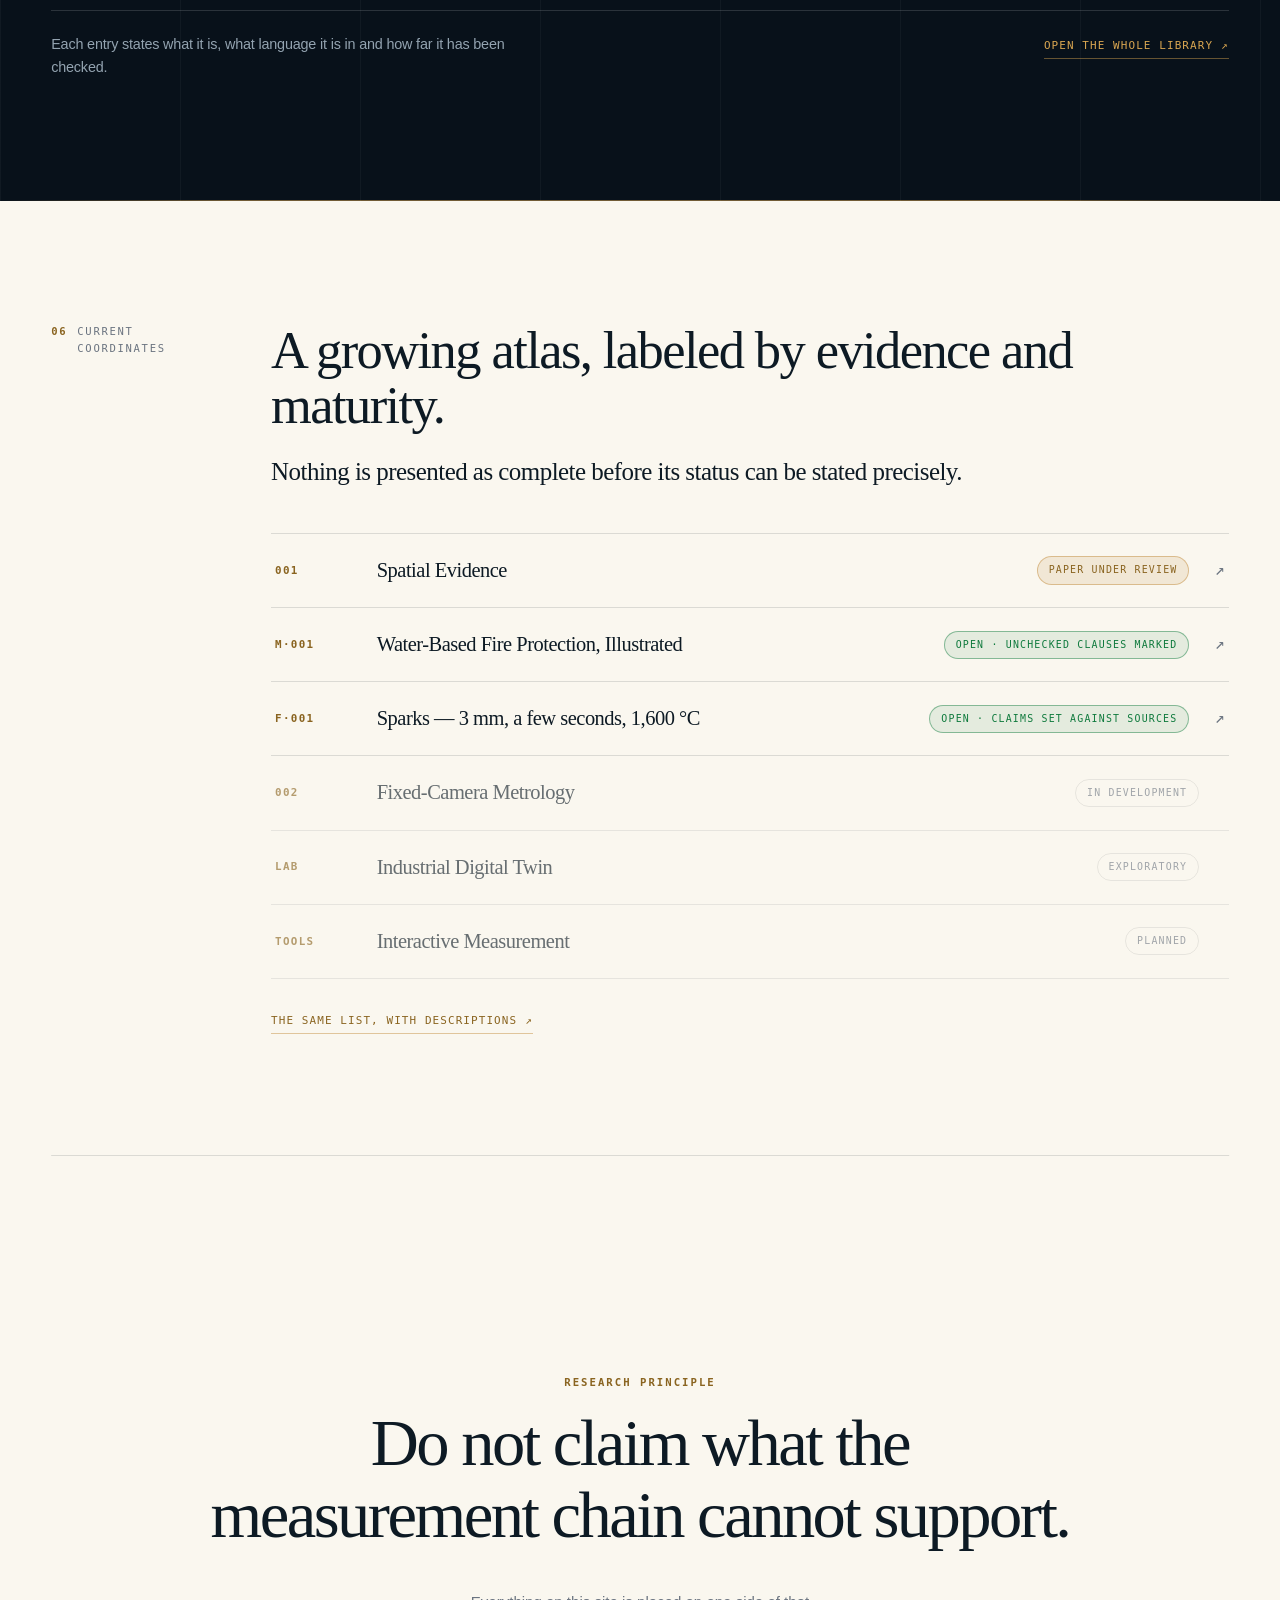
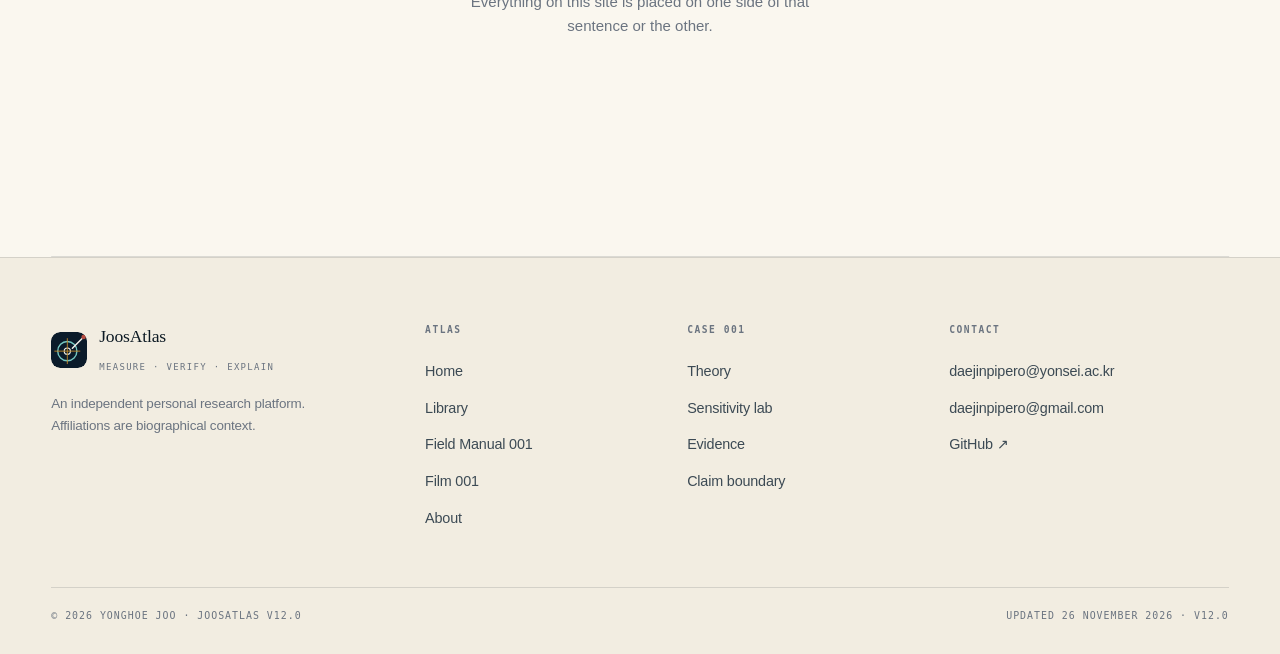
==== commit 62c25d91: "Add files via upload" ====
--- a/index.html
+++ b/index.html
@@ -17,7 +17,7 @@
 <meta name="twitter:card" content="summary_large_image" />
 <link rel="icon" href="favicon.svg" type="image/svg+xml" />
 <link rel="manifest" href="site.webmanifest" />
-<link rel="stylesheet" href="joosatlas-v10.css?v=11.0.0" />
+<link rel="stylesheet" href="joosatlas-v10.css?v=12.0.0" />
 <script>(()=>{try{const t=localStorage.getItem('joosatlas-theme');if(t==='light'||t==='dark')document.documentElement.setAttribute('data-theme',t);const l=localStorage.getItem('joosatlas-lang');if(l==='ko'||l==='en')document.documentElement.setAttribute('lang',l);}catch(e){}})();</script>
 <script type="application/ld+json">
 {"@context":"https://schema.org","@type":"ProfilePage",
@@ -45,6 +45,7 @@
     <a href="#quick-lab">Experiment</a>
     <a href="#work">Case 001</a>
     <a href="#person">Who</a>
+    <a href="#library">Library</a>
     <a href="#coordinates">Index</a>
   </nav>
   <div class="chrome-tools">
@@ -259,19 +260,49 @@
     <div class="cinema-cap"><span>Workshop record</span><span>Seoul</span></div>
   </section>
 
+  <!-- ============ 05 FIELD LIBRARY ============
+       The two plates are drawn from joosatlas-library.js (entries with home:true).
+       To hang something else here, edit that file — not this section. -->
+  <section id="library" class="sec vault tone-dark" data-tone="dark">
+    <div class="frame rail-grid">
+      <div class="rail-head"><p class="num-tag no-i18n"><b>05</b> <span data-ko="현장 자료">Field library</span></p></div>
+      <div class="no-i18n">
+        <p class="eyebrow" data-ko="연구실이 아니라 계산대에서 온 질문">From the counter, not the lab</p>
+        <h2 class="d2" data-ko="어떤 질문은 파이프 가게 계산대를 건너옵니다.">Some questions arrive across a pipe counter.</h2>
+        <p class="lede narrow" style="margin-top:22px" data-ko="한 손님이 소방 펌프실의 고장을 설명했는데, 설명만으로는 원인을 찾을 수 없었습니다. 그런 질문에 답하려고 현장 자료를 이곳에 모읍니다.">A customer once described a fault in a fire pump room, and the description alone was not enough to find it. I keep field material here for questions of that kind.</p>
+      </div>
+    </div>
+    <div class="frame">
+      <div class="plates no-i18n rv" data-lib="plates">
+        <noscript>
+          <p><a class="link-arrow" href="manual-001/">Field manual M·001 — Water-Based Fire Protection, Illustrated ↗</a></p>
+          <p><a class="link-arrow" href="film-001.html">Film F·001 — Sparks ↗</a></p>
+        </noscript>
+      </div>
+      <div class="plates-more no-i18n">
+        <p data-ko="항목마다 무엇인지, 어떤 언어인지, 어디까지 확인했는지를 적어 둡니다.">Each entry states what it is, what language it is in and how far it has been checked.</p>
+        <a class="link-arrow" href="library.html"><span data-ko="자료실 전체 보기">Open the whole library</span> <span aria-hidden="true">↗</span></a>
+      </div>
+    </div>
+  </section>
+
   <!-- ============ 06 COORDINATES ============ -->
   <section id="coordinates" class="sec plane" data-tone="light">
     <div class="frame rail-grid">
-      <div class="rail-head"><p class="num-tag"><b>05</b> Current coordinates</p></div>
+      <div class="rail-head"><p class="num-tag"><b>06</b> Current coordinates</p></div>
       <div>
         <h2 class="d2">A growing atlas, labeled by evidence and maturity.</h2>
         <p class="lede narrow" style="margin-top:20px">Nothing is presented as complete before its status can be stated precisely.</p>
-        <div class="index-list">
+        <!-- rows are drawn from joosatlas-library.js; the static rows below are the no-script fallback -->
+        <div class="index-list no-i18n" data-lib="index">
           <a href="case-001.html"><span>001</span><strong>Spatial Evidence</strong><em>Paper under review</em><b>↗</b></a>
+          <a href="manual-001/"><span>M·001</span><strong>Water-Based Fire Protection, Illustrated</strong><em>Open</em><b>↗</b></a>
+          <a href="film-001.html"><span>F·001</span><strong>Sparks — 3 mm, a few seconds, 1,600 °C</strong><em>Open</em><b>↗</b></a>
           <div><span>002</span><strong>Fixed-Camera Metrology</strong><em>In development</em><b></b></div>
           <div><span>LAB</span><strong>Industrial Digital Twin</strong><em>Exploratory</em><b></b></div>
           <div><span>TOOLS</span><strong>Interactive Measurement</strong><em>Planned</em><b></b></div>
         </div>
+        <p class="no-i18n" style="margin-top:26px"><a class="link-arrow" href="library.html"><span data-ko="같은 목록을 설명과 함께 보기">The same list, with descriptions</span> <span aria-hidden="true">↗</span></a></p>
       </div>
     </div>
   </section>
@@ -299,7 +330,7 @@
       </div>
       <div>
         <h4>Atlas</h4>
-        <ul><li><a href="index.html">Home</a></li><li><a href="case-001.html">Case 001</a></li><li><a href="about.html">About</a></li></ul>
+        <ul><li><a href="index.html">Home</a></li><li><a href="library.html">Library</a></li><li><a href="manual-001/">Field Manual 001</a></li><li><a href="film-001.html">Film 001</a></li><li><a href="about.html">About</a></li></ul>
       </div>
       <div>
         <h4>Case 001</h4>
@@ -315,8 +346,8 @@
       </div>
     </div>
     <div class="ftr-base">
-      <span>© <span data-year>2026</span> Yonghoe JOO · JoosAtlas v11.0</span>
-      <span>Updated <time data-updated datetime="2026-08-07">7 August 2026</time> · v11.0</span>
+      <span>© <span data-year>2026</span> Yonghoe JOO · JoosAtlas v12.0</span>
+      <span>Updated <time data-updated datetime="2026-11-26">26 November 2026</time> · v12.0</span>
     </div>
   </div>
 </footer>
@@ -335,7 +366,8 @@
   </div>
 </div>
 
-<script src="joosatlas-i18n.js?v=11.0.0"></script>
-<script src="joosatlas-v10.js?v=11.0.0"></script>
+<script src="joosatlas-i18n.js?v=12.0.0"></script>
+<script src="joosatlas-library.js?v=12.0.0"></script>
+<script src="joosatlas-v10.js?v=12.0.0"></script>
 </body>
 </html>
--- a/joosatlas-v10.css
+++ b/joosatlas-v10.css
@@ -999,3 +999,196 @@
 /* keyboard-reachable chart values */
 .chart-plot [tabindex]{outline:none}
 .chart-plot [tabindex]:focus-visible{outline:2px solid var(--accent-bright);outline-offset:2px}
+
+/* ============================================================
+   22. LIBRARY · PLATES · FILM   (v12 "Library")
+   A dark plane, two framed plates, and ruled ledgers. Fewer
+   elements, each given room: the manual and the film are hung
+   like plates in a matted frame rather than stacked as cards.
+   ============================================================ */
+
+.vault{background:#08111a;color:var(--ink);position:relative;isolation:isolate;overflow:hidden}
+.vault::before{
+  content:"";position:absolute;inset:0;z-index:-1;pointer-events:none;
+  background:
+    radial-gradient(120% 70% at 78% 0%,rgba(217,166,81,.10),transparent 60%),
+    repeating-linear-gradient(90deg,rgba(242,246,248,.04) 0 1px,transparent 1px 180px);
+}
+.vault::after{content:"";position:absolute;left:0;right:0;bottom:0;height:1px;background:linear-gradient(90deg,transparent,rgba(217,166,81,.5) 18%,rgba(217,166,81,.5) 82%,transparent)}
+.vault .eyebrow{color:var(--accent-bright)}
+.vault .lede{color:rgba(242,246,248,.92)}
+
+/* status label — one vocabulary across the index, the shelf and the plates */
+.st{
+  display:inline-block;font-style:normal;font-weight:400;font-family:var(--mono);font-size:.62rem;letter-spacing:.12em;
+  text-transform:uppercase;white-space:nowrap;color:var(--ink-3);
+  border:1px solid var(--rule-2);border-radius:99px;padding:5px 11px;
+}
+.st-open,.index-list a em.st-open{color:var(--good);border-color:color-mix(in srgb,var(--good) 45%,transparent);background:color-mix(in srgb,var(--good) 9%,transparent)}
+.st-review{color:var(--accent);border-color:var(--accent-line);background:var(--accent-wash)}
+
+/* ---- plates (home) ---- */
+.plates{display:grid;grid-template-columns:minmax(0,2.9fr) minmax(0,1fr);column-gap:clamp(18px,2.2vw,30px);margin-top:clamp(40px,5vw,68px)}
+.plate{display:contents}
+.plate-mat{grid-row:1;grid-column:var(--c,auto);display:flex;padding:clamp(8px,.8vw,12px);border:1px solid var(--rule-2);background:var(--surface);border-radius:3px;box-shadow:var(--shadow-2)}
+.plate-cap{grid-row:2;grid-column:var(--c,auto);padding-top:clamp(18px,2vw,26px);min-width:0}
+.plate-media{flex:1;position:relative;display:block;overflow:hidden;background:#04080c;border-radius:1px;min-width:0}
+.plate-wide .plate-media{aspect-ratio:1892/1148}
+.plate-wide .plate-media img{position:absolute;inset:0;width:100%;height:100%;object-fit:cover;object-position:0 50%;transition:transform 1.1s cubic-bezier(.2,.8,.3,1)}
+.plate-wide a.plate-media:hover img{transform:scale(1.018)}
+.plate-tall .plate-media,.film-stage .plate-media{aspect-ratio:9/16}
+.plate-media video{position:absolute;inset:0;width:100%;height:100%;object-fit:contain;background:#04080c}
+.plate-code{display:flex;flex-wrap:wrap;gap:4px 14px;align-items:center;margin:0 0 12px;font-family:var(--mono);font-size:.62rem;letter-spacing:.15em;text-transform:uppercase;color:var(--ink-3)}
+.plate-code b{color:var(--accent);font-weight:700;letter-spacing:.12em}
+.plate-code span+span::before{content:"·";margin-right:14px;opacity:.6}
+.plate-cap h3{font-family:var(--display);font-size:clamp(1.42rem,2.15vw,2rem);line-height:1.14;letter-spacing:-.027em;text-wrap:balance}
+.plate-tall .plate-cap h3{font-size:clamp(1.24rem,1.5vw,1.46rem);line-height:1.2}
+.plate-line{margin-top:12px;color:var(--ink-2);max-width:58ch;font-size:.95rem}
+.plate-meta{margin-top:12px;font-family:var(--mono);font-size:.66rem;letter-spacing:.07em;color:var(--ink-3)}
+.plate-foot{display:flex;flex-wrap:wrap;gap:12px 18px;align-items:center;margin-top:20px}
+.plates-more{margin-top:clamp(34px,4vw,54px);padding-top:22px;border-top:1px solid var(--rule);display:flex;flex-wrap:wrap;gap:12px 28px;align-items:baseline;justify-content:space-between}
+.plates-more p{margin:0;font-size:.9rem;color:var(--ink-3);max-width:60ch}
+
+/* play ring */
+.play{position:absolute;inset:0;display:grid;place-items:center;padding:0;border:0;cursor:pointer;color:#f2f6f8;background:linear-gradient(0deg,rgba(4,8,12,.62),rgba(4,8,12,0) 44%)}
+.play i{width:76px;height:76px;border-radius:50%;display:grid;place-items:center;border:1px solid rgba(242,246,248,.8);background:rgba(6,14,21,.38);backdrop-filter:blur(6px);transition:transform .32s cubic-bezier(.2,.8,.3,1),background-color .25s,border-color .25s,color .25s}
+.play i::before{content:"";border-left:17px solid currentColor;border-block:11px solid transparent;margin-left:5px}
+.play:hover i,.play:focus-visible i{transform:scale(1.06);background:var(--accent-bright);border-color:var(--accent-bright);color:#0a1620}
+.play:focus-visible{box-shadow:none}
+.play-time{position:absolute;left:12px;top:12px;font-family:var(--mono);font-size:.62rem;letter-spacing:.12em;padding:5px 9px;border-radius:99px;border:1px solid rgba(242,246,248,.42);background:rgba(6,14,21,.55)}
+.is-playing .play{display:none}
+
+/* ---- library page ---- */
+.lib-hero{padding-block:calc(var(--header-h) + clamp(58px,7.4vw,118px)) 0}
+.lib-hero .d1{max-width:14ch}
+.lib-hero .hero-deck{max-width:58ch}
+.lib-hero .ledger{margin-top:clamp(44px,5.4vw,84px)}
+
+.shelf-tools{display:flex;flex-wrap:wrap;gap:8px;margin-top:clamp(26px,3vw,40px)}
+.chip-n{margin-left:8px;opacity:.6}
+.shelf{border-top:1px solid var(--rule-2);margin-top:20px}
+.shelf-row{
+  display:grid;grid-template-columns:72px 190px minmax(0,1fr) auto;gap:clamp(16px,2.4vw,38px);align-items:center;
+  padding:clamp(20px,2.3vw,30px) 4px;border-bottom:1px solid var(--rule);color:inherit;
+  transition:background-color .3s,padding-inline .3s cubic-bezier(.2,.8,.3,1);
+}
+.shelf-row[hidden]{display:none}
+a.shelf-row:hover{background:var(--accent-wash);padding-inline:14px 10px}
+.shelf-code{font-family:var(--mono);font-size:.7rem;letter-spacing:.12em;color:var(--accent);font-weight:600}
+.shelf-thumb{position:relative;display:block;aspect-ratio:4/3;overflow:hidden;border-radius:2px;border:1px solid var(--rule);background:var(--surface-2)}
+.shelf-thumb img{width:100%;height:100%;object-fit:cover;object-position:0 50%;transition:transform .9s cubic-bezier(.2,.8,.3,1)}
+.shelf-thumb.is-film img{object-position:50% 50%}
+a.shelf-row:hover .shelf-thumb img{transform:scale(1.04)}
+.shelf-thumb.is-empty{background:repeating-linear-gradient(135deg,transparent 0 9px,var(--rule) 9px 10px)}
+.shelf-time{position:absolute;left:8px;bottom:8px;font-style:normal;font-family:var(--mono);font-size:.6rem;letter-spacing:.1em;color:#f2f6f8;background:rgba(6,14,21,.72);padding:4px 8px;border-radius:99px}
+.shelf-body{display:grid;gap:8px;min-width:0}
+.shelf-kind{display:flex;flex-wrap:wrap;gap:4px 14px;font-family:var(--mono);font-size:.6rem;letter-spacing:.15em;text-transform:uppercase;color:var(--ink-3)}
+.shelf-kind span+span::before{content:"·";margin-right:14px;opacity:.6}
+.shelf-body strong{font-family:var(--display);font-weight:400;font-size:clamp(1.2rem,1.9vw,1.7rem);line-height:1.16;letter-spacing:-.026em}
+.shelf-line{color:var(--ink-2);font-size:.93rem;max-width:66ch}
+.shelf-meta{font-family:var(--mono);font-size:.64rem;letter-spacing:.07em;color:var(--ink-3)}
+.shelf-side{display:grid;gap:10px;justify-items:end;text-align:right}
+.shelf-date{font-family:var(--mono);font-size:.62rem;letter-spacing:.1em;color:var(--ink-3)}
+.shelf-side b{font-family:var(--mono);font-weight:400;color:var(--ink-3)}
+.shelf-row.is-closed{grid-template-columns:72px minmax(0,1fr) auto;padding-block:18px;opacity:.62}
+.shelf-row.is-closed .shelf-thumb{display:none}
+.shelf-row.is-closed .shelf-body strong{font-size:clamp(1.05rem,1.45vw,1.28rem)}
+
+.lib-legend{display:grid;grid-template-columns:repeat(4,minmax(0,1fr));border-top:1px solid var(--rule);margin-top:clamp(30px,3.6vw,48px)}
+.lib-legend>div{padding:24px 22px 4px;border-left:1px solid var(--rule)}
+.lib-legend>div:first-child{border-left:0;padding-left:0}
+.lib-legend p{margin-top:14px;font-size:.89rem;color:var(--ink-2)}
+
+/* ---- film page ---- */
+.film-hero{padding-block:calc(var(--header-h) + clamp(38px,4.6vw,70px)) clamp(50px,6vw,92px)}
+.film-grid{display:grid;grid-template-columns:minmax(0,1.28fr) minmax(0,.72fr);gap:clamp(30px,5vw,96px);align-items:center}
+.film-grid .d1{font-size:clamp(2.4rem,5vw,4.5rem)}
+.film-grid .d1 span{display:block}
+.film-grid .hero-deck{max-width:50ch}
+.film-stage{justify-self:end;width:100%;max-width:max(270px,calc((100vh - var(--header-h) - 150px)*.5625));border:1px solid var(--rule-2);background:var(--surface);padding:clamp(8px,.8vw,12px);border-radius:3px;box-shadow:var(--shadow-2)}
+.film-facts{display:grid;grid-template-columns:repeat(3,auto);justify-content:start;gap:0;margin-top:clamp(30px,3.6vw,46px);border-top:1px solid rgba(242,246,248,.2)}
+.film-facts div{padding:16px 26px 0 0;margin-right:26px;border-right:1px solid rgba(242,246,248,.14)}
+.film-facts div:last-child{border-right:0;margin-right:0}
+.film-facts span{display:block;font-family:var(--mono);font-size:.6rem;letter-spacing:.16em;text-transform:uppercase;color:var(--accent-bright);margin-bottom:6px}
+.film-facts strong{font-weight:400;font-size:.95rem}
+
+.scene-list{border-top:1px solid var(--rule-2);margin-top:clamp(26px,3vw,40px)}
+.scene-list button{
+  display:grid;grid-template-columns:70px minmax(0,1fr) auto;gap:clamp(12px,2vw,28px);align-items:baseline;width:100%;
+  padding:18px 4px;border:0;border-bottom:1px solid var(--rule);background:none;text-align:left;cursor:pointer;
+  transition:background-color .3s,padding-inline .3s cubic-bezier(.2,.8,.3,1);
+}
+.scene-list button:hover,.scene-list button.is-now{background:var(--accent-wash);padding-inline:14px 10px}
+.scene-list time{font-family:var(--mono);font-size:.72rem;letter-spacing:.1em;color:var(--accent);font-weight:600}
+.scene-list strong{display:block;font-family:var(--display);font-weight:400;font-size:clamp(1.08rem,1.5vw,1.3rem);letter-spacing:-.022em;line-height:1.3}
+.scene-list small{display:block;margin-top:5px;font-size:.89rem;color:var(--ink-2);letter-spacing:0}
+.scene-list b{font-family:var(--mono);font-weight:400;font-size:.7rem;color:var(--ink-3)}
+.scene-list button.is-now b{color:var(--accent)}
+
+.claims{border-top:1px solid var(--rule-2);margin-top:clamp(28px,3.4vw,44px)}
+.claims>div{display:grid;grid-template-columns:minmax(0,1fr) 186px minmax(0,1.2fr);gap:clamp(16px,2.6vw,42px);align-items:start;padding:24px 4px;border-bottom:1px solid var(--rule)}
+.claims h3{font-family:var(--display);font-size:clamp(1.06rem,1.4vw,1.24rem);line-height:1.36;letter-spacing:-.02em}
+.claims h3 small{display:block;margin-top:8px;font-family:var(--mono);font-size:.62rem;letter-spacing:.1em;color:var(--ink-3)}
+.claims p{font-size:.91rem;color:var(--ink-2);margin:0 0 .7em}
+.claims p:last-child{margin-bottom:0}
+.claims a{color:var(--ink);border-bottom:1px solid var(--accent-line)}
+.claims a:hover{color:var(--accent)}
+.cl{display:inline-block;font-family:var(--mono);font-size:.6rem;letter-spacing:.11em;text-transform:uppercase;line-height:1.5;padding:6px 11px;border:1px solid var(--rule-2);border-radius:4px;color:var(--ink-3)}
+.cl-ok{color:var(--good);border-color:color-mix(in srgb,var(--good) 45%,transparent);background:color-mix(in srgb,var(--good) 9%,transparent)}
+.cl-part{color:var(--accent);border-color:var(--accent-line);background:var(--accent-wash)}
+.claims-key{display:flex;flex-wrap:wrap;gap:10px 26px;margin-top:22px;font-size:.86rem;color:var(--ink-3)}
+.claims-key span{display:inline-flex;gap:10px;align-items:center}
+
+.next-plate{display:grid;grid-template-columns:minmax(0,.9fr) minmax(0,1.1fr);gap:clamp(24px,4vw,64px);align-items:center}
+.next-plate .plate-mat{grid-row:auto;grid-column:auto;box-shadow:var(--shadow-1)}
+
+/* Korean display rhythm */
+html[lang="ko"] .plate-cap h3,html[lang="ko"] .shelf-body strong,html[lang="ko"] .scene-list strong,html[lang="ko"] .claims h3{letter-spacing:-.018em;line-height:1.42;font-weight:600}
+html[lang="ko"] .st,html[lang="ko"] .cl,html[lang="ko"] .plate-code,html[lang="ko"] .shelf-kind,html[lang="ko"] .film-facts span{letter-spacing:.06em}
+html[lang="ko"] .film-grid .d1{font-size:clamp(2.2rem,4.6vw,4rem)}
+html[lang="ko"] .lib-hero .d1{max-width:11em}
+
+@media (max-width:1080px){
+  .claims>div{grid-template-columns:minmax(0,1fr) 170px}
+  .claims>div>:last-child{grid-column:1/-1}
+}
+@media (max-width:900px){
+  .plates{display:block}
+  .plate{display:block}
+  .plate+.plate{margin-top:clamp(40px,8vw,60px)}
+  .plate-tall .plate-mat{max-width:400px}
+  .shelf-row{grid-template-columns:112px minmax(0,1fr);row-gap:12px;align-items:start}
+  .shelf-code{grid-column:1/-1}
+  .shelf-side{grid-column:1/-1;display:flex;flex-wrap:wrap;gap:10px 16px;align-items:center;justify-items:start;text-align:left}
+  .shelf-side b{display:none}
+  .shelf-row.is-closed{grid-template-columns:minmax(0,1fr)}
+  .lib-legend{grid-template-columns:repeat(2,minmax(0,1fr))}
+  .lib-legend>div{border-left:0;padding-left:0;padding-right:18px}
+  .film-grid,.next-plate{grid-template-columns:1fr}
+  .film-stage{justify-self:start;max-width:min(100%,420px)}
+  .film-facts{grid-template-columns:1fr 1fr}
+  .film-facts div{border-right:0;margin-right:0}
+  .scene-list button{grid-template-columns:54px minmax(0,1fr)}
+  .scene-list b{display:none}
+  .claims>div{grid-template-columns:1fr}
+  .plates-more{display:block}
+  .plates-more p{margin-bottom:16px}
+}
+@media (max-width:900px){
+  /* v11 defect, fixed here: a bare 1fr track cannot shrink below its content, so a chart
+     card on Case 001 ran 39 px past a phone screen in English. minmax(0,1fr) lets it wrap. */
+  .cols-2,.cols-3,.cols-4,.feature,.feature-portrait,.worlds,.claim,.contrast,.split-hero-grid{grid-template-columns:minmax(0,1fr)}
+}
+@media (max-width:560px){
+  /* same family of v11 defect: a data table wider than a phone screen now scrolls inside its own box */
+  .data-table{display:block;max-width:100%;overflow-x:auto;-webkit-overflow-scrolling:touch}
+  .lib-legend{grid-template-columns:1fr}
+  .shelf-row{grid-template-columns:92px minmax(0,1fr)}
+}
+@media (prefers-reduced-motion:reduce){
+  .plate-media img,.shelf-thumb img,.play i{transition:none}
+}
+@media print{
+  .vault{background:#fff;color:#000}
+  .vault::before,.vault::after,.play,.shelf-tools{display:none}
+}
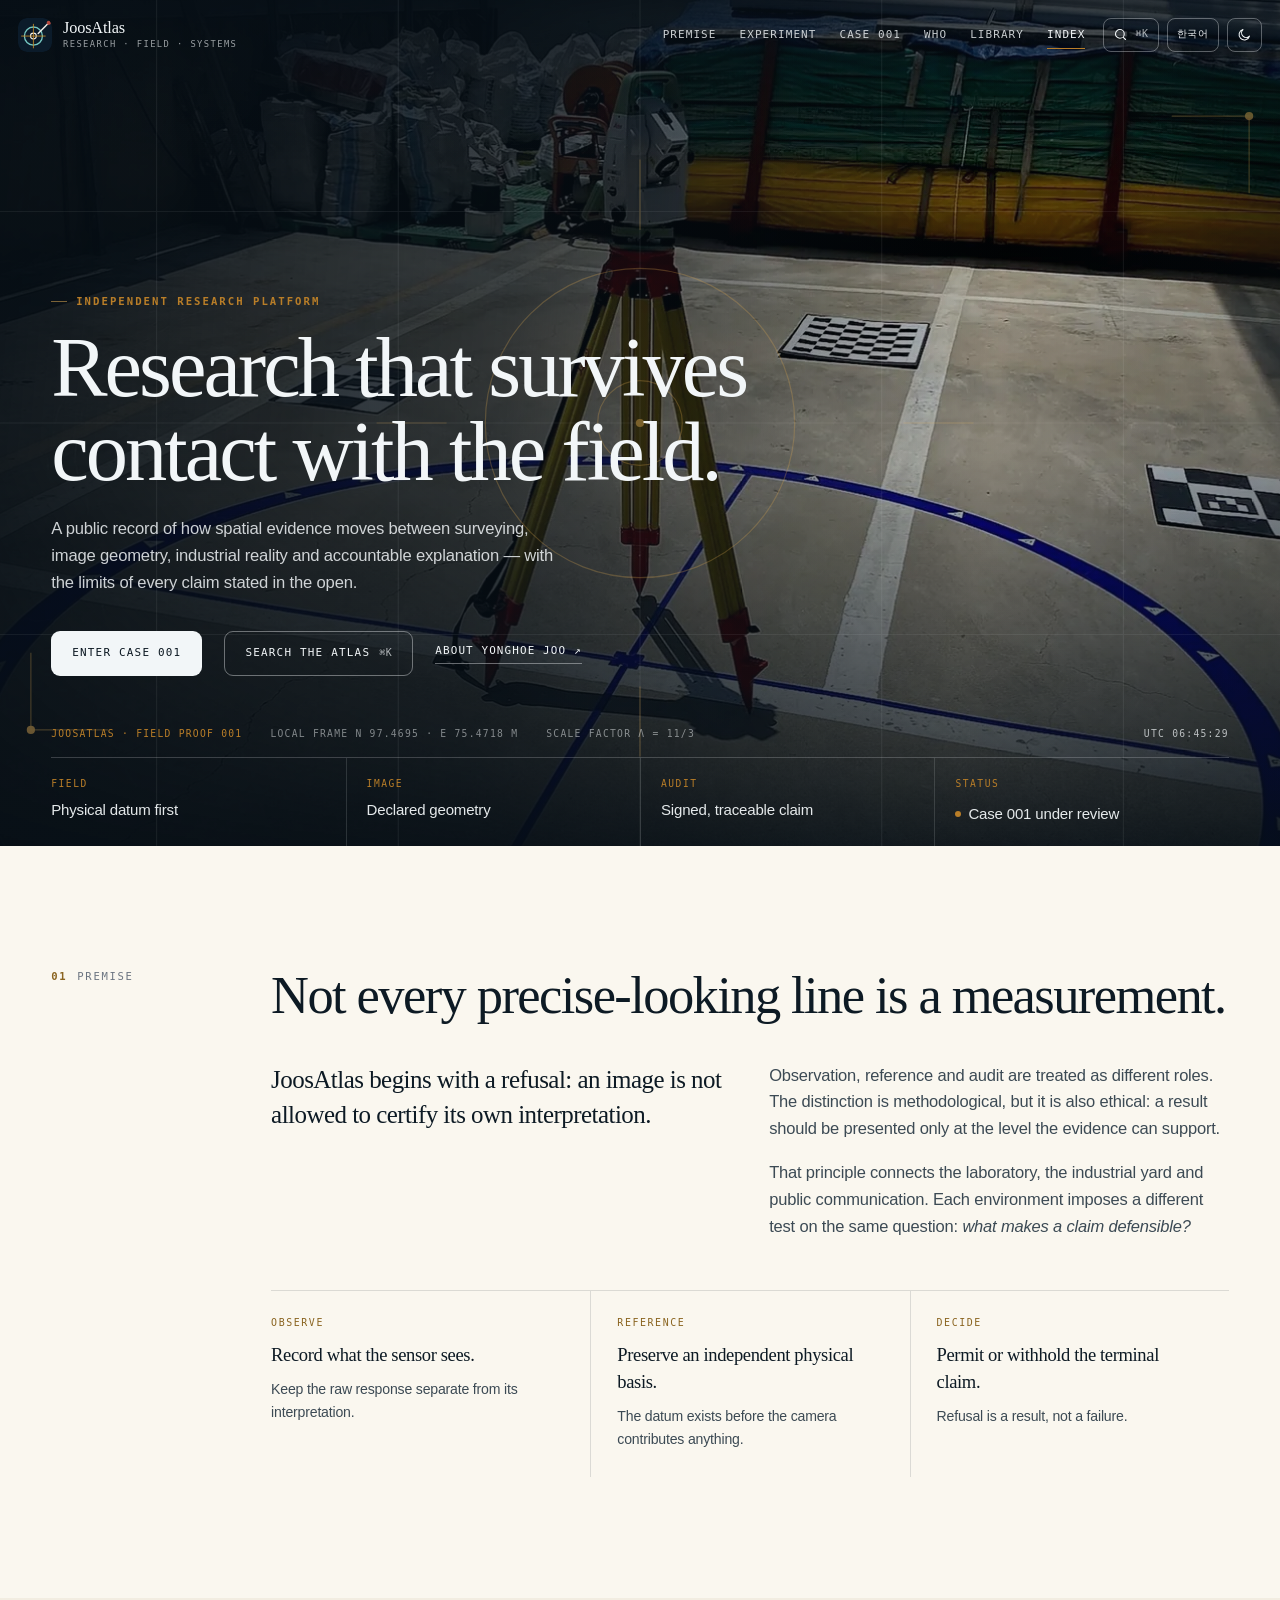
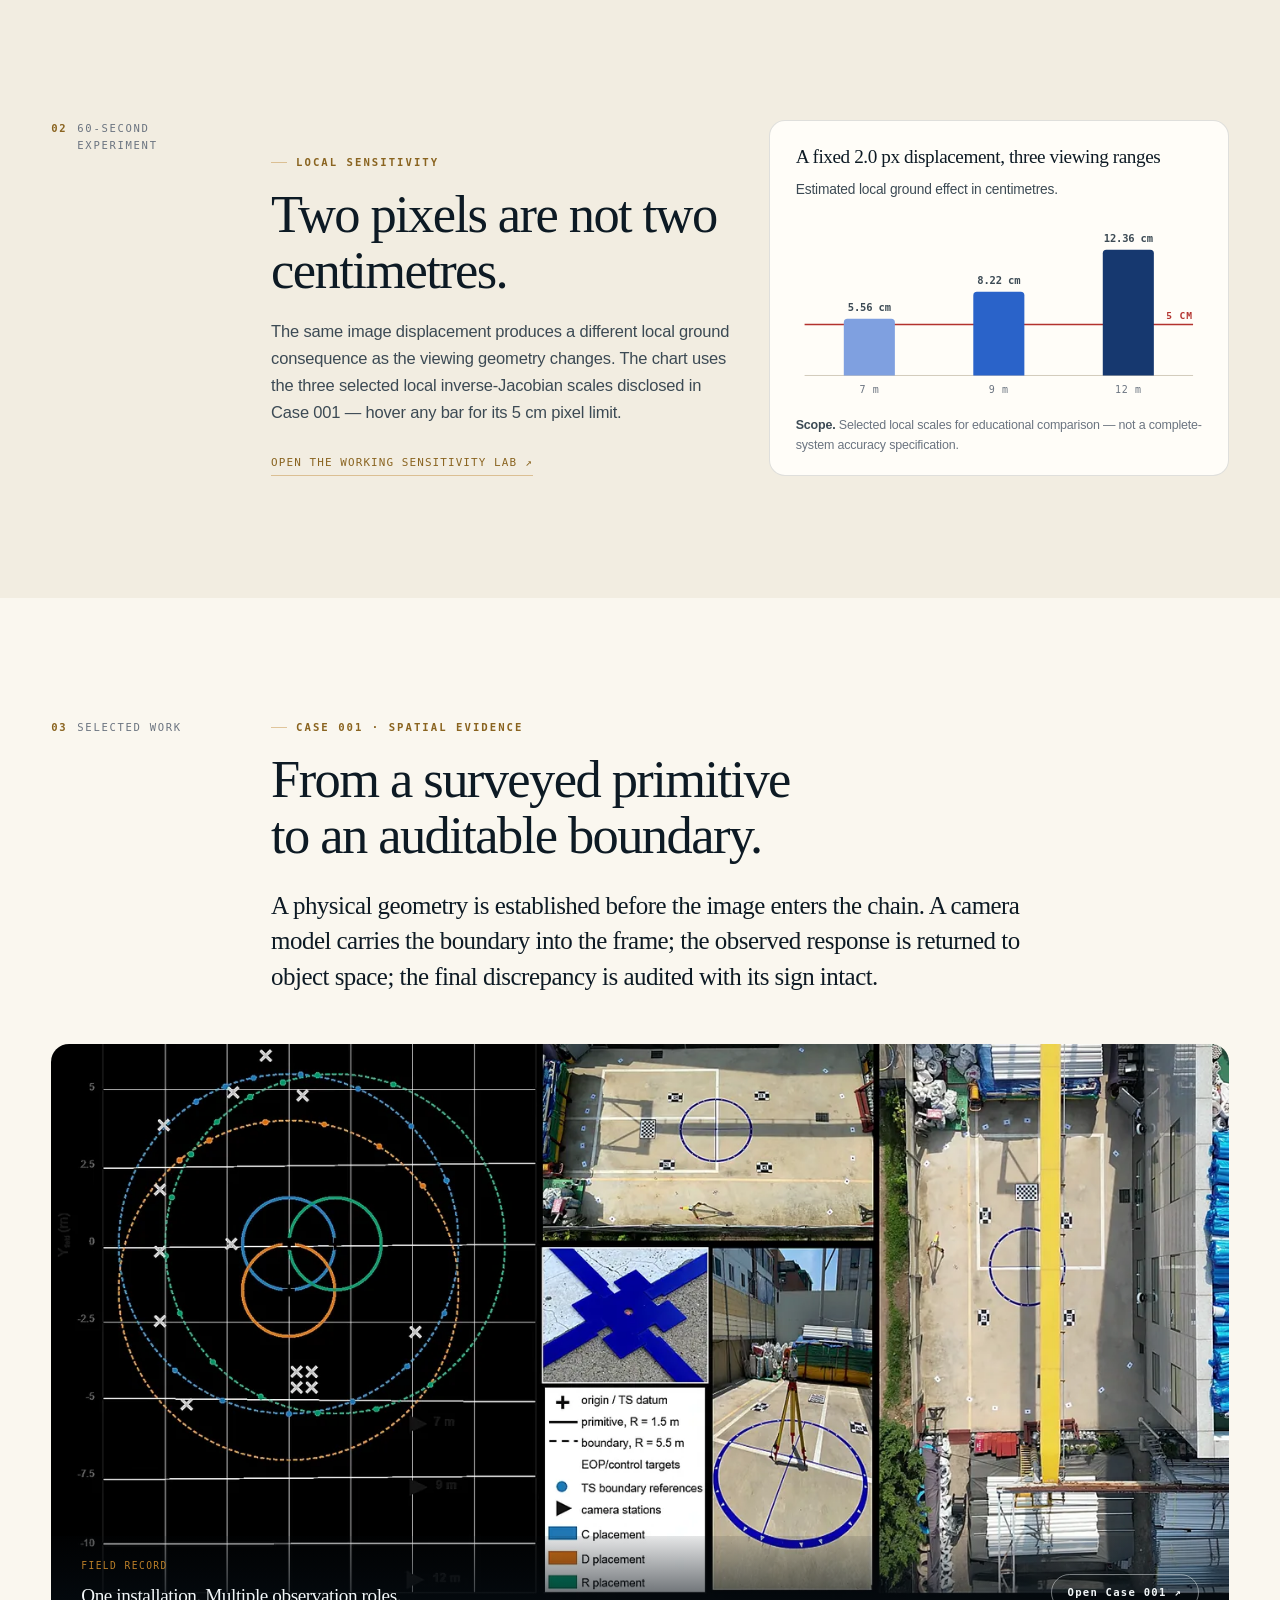
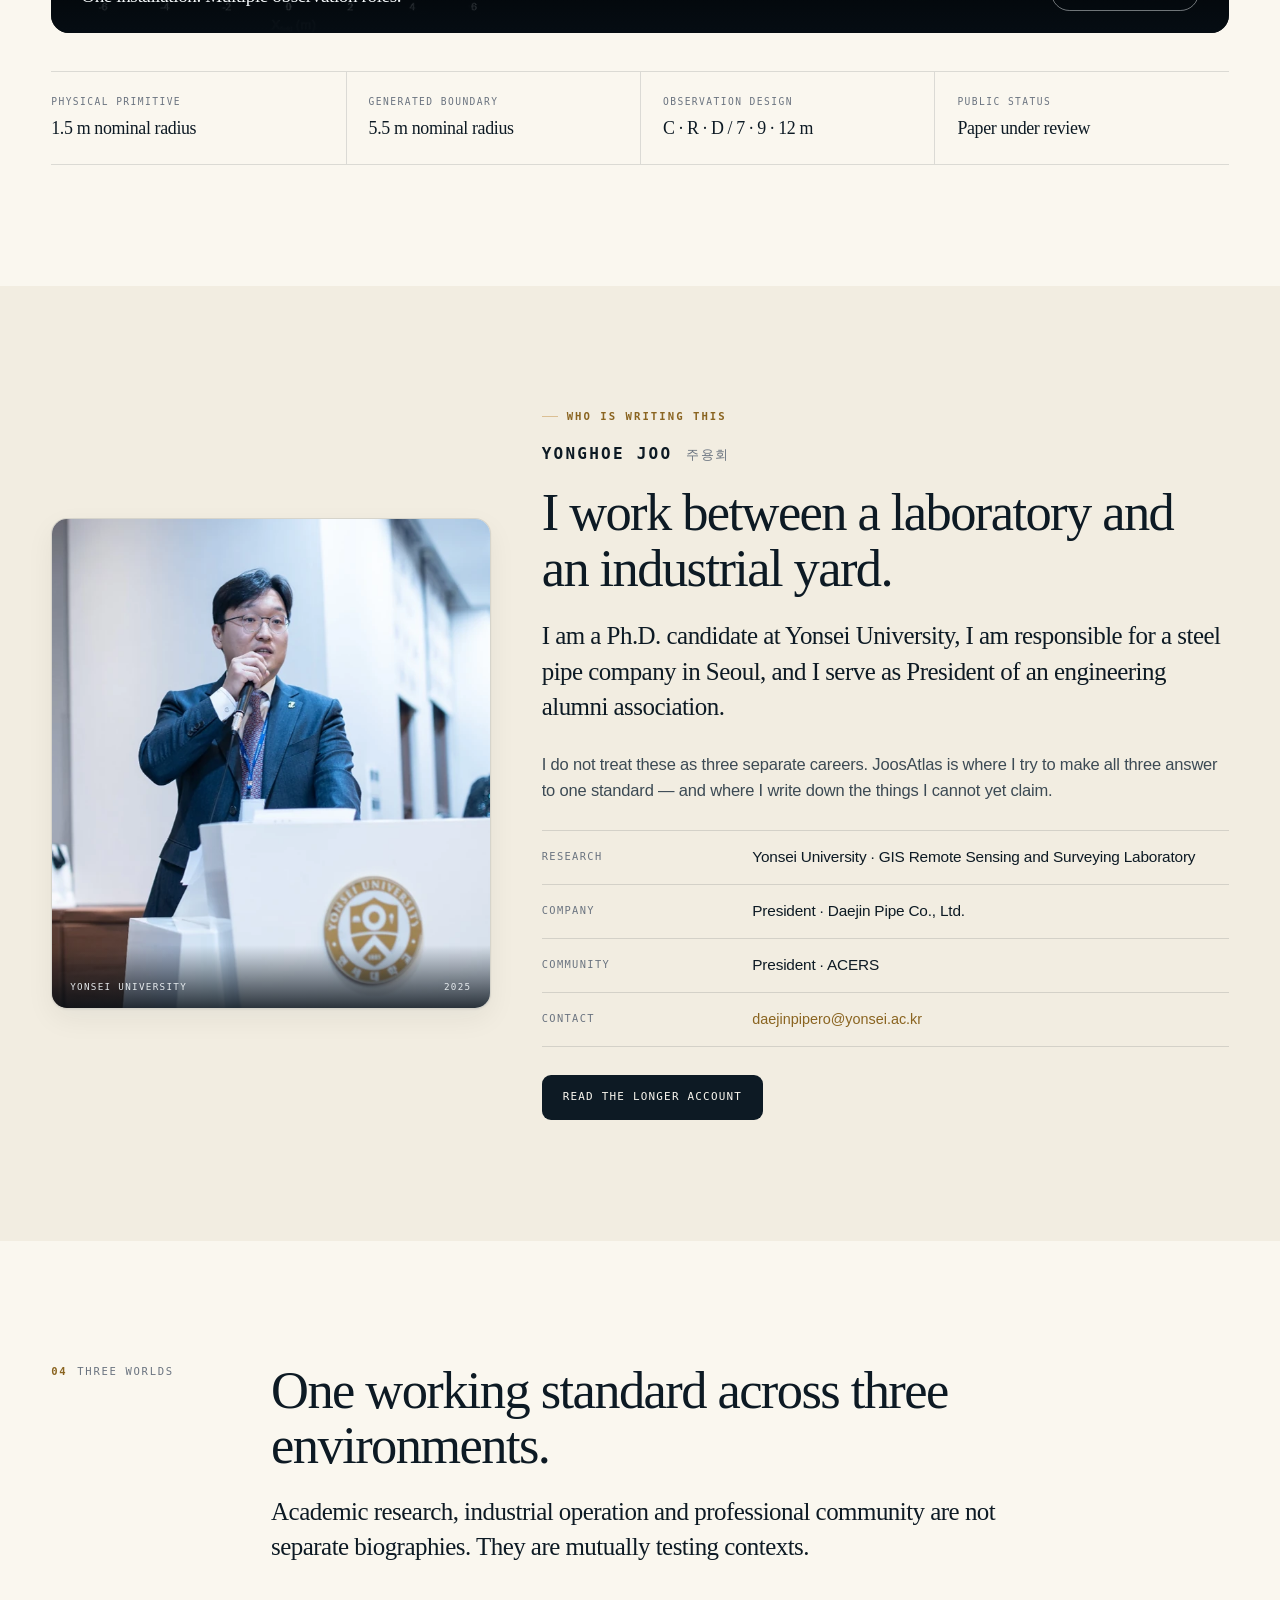
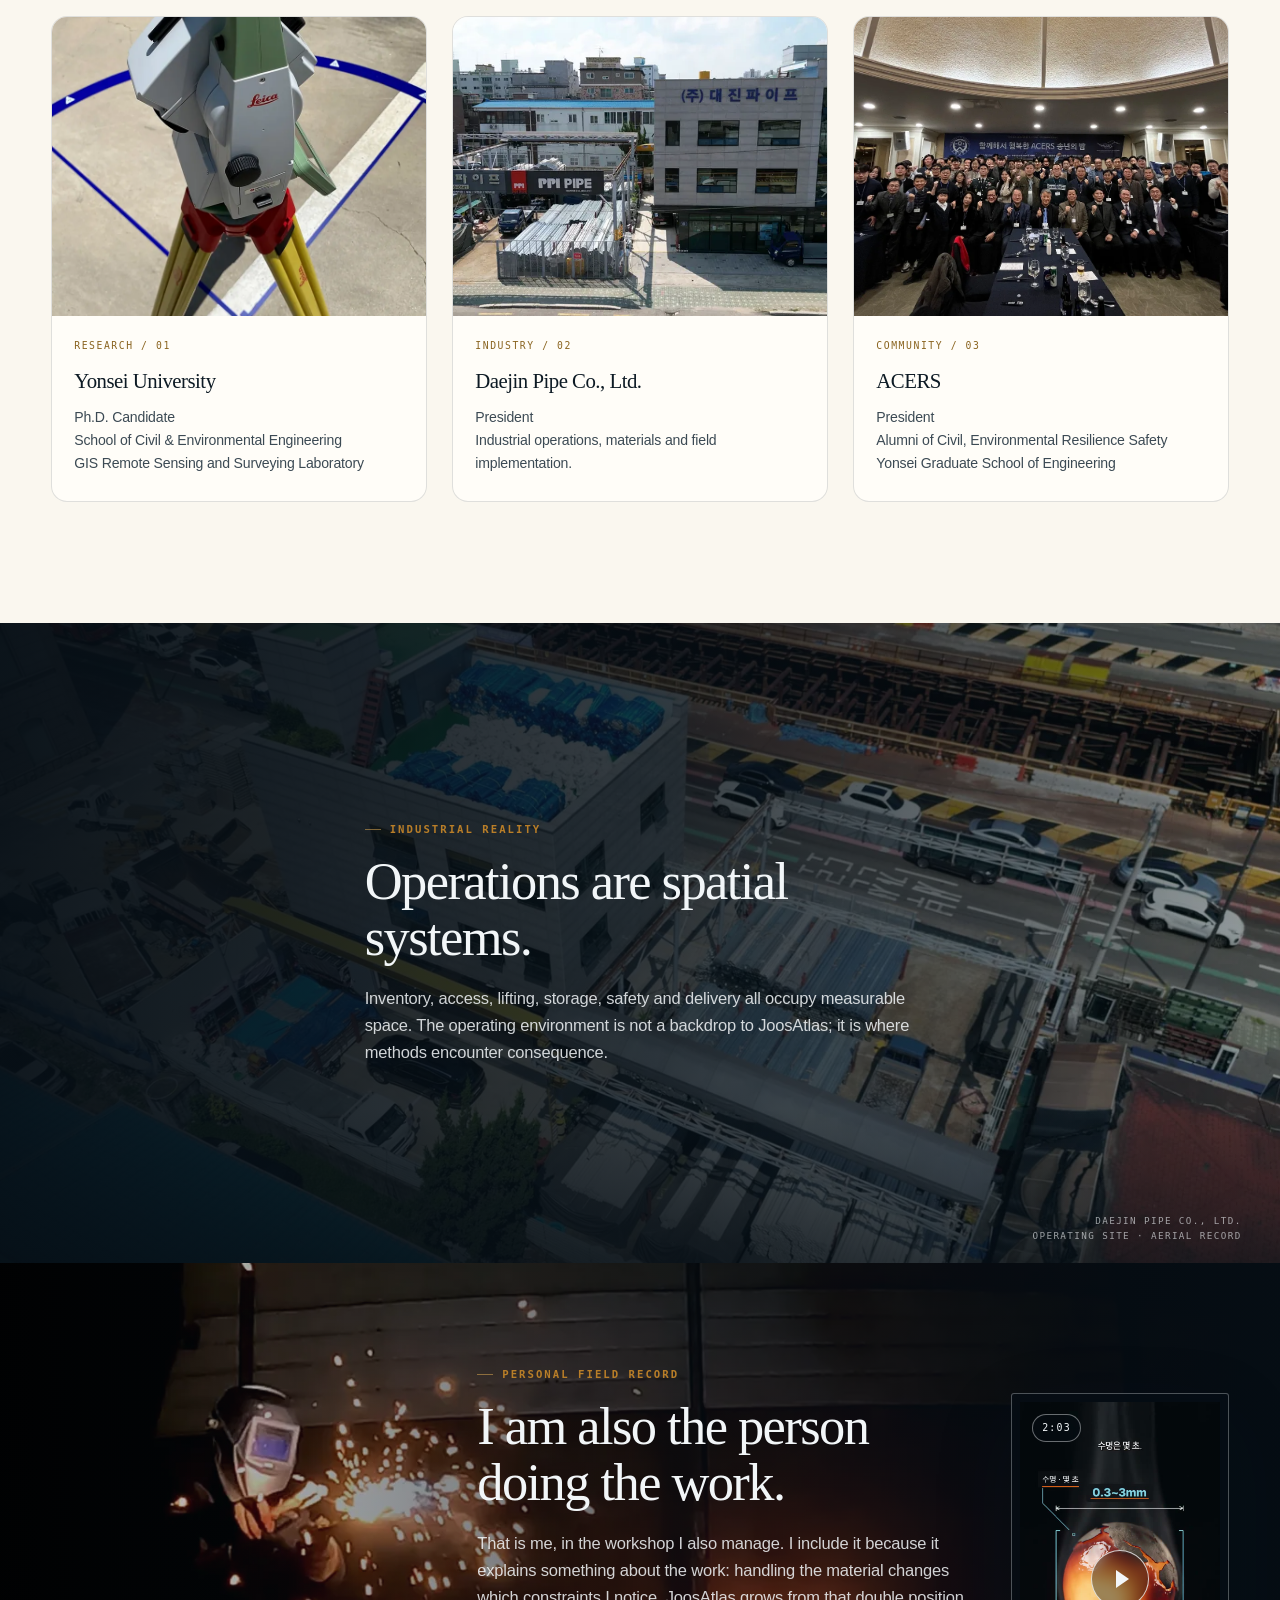
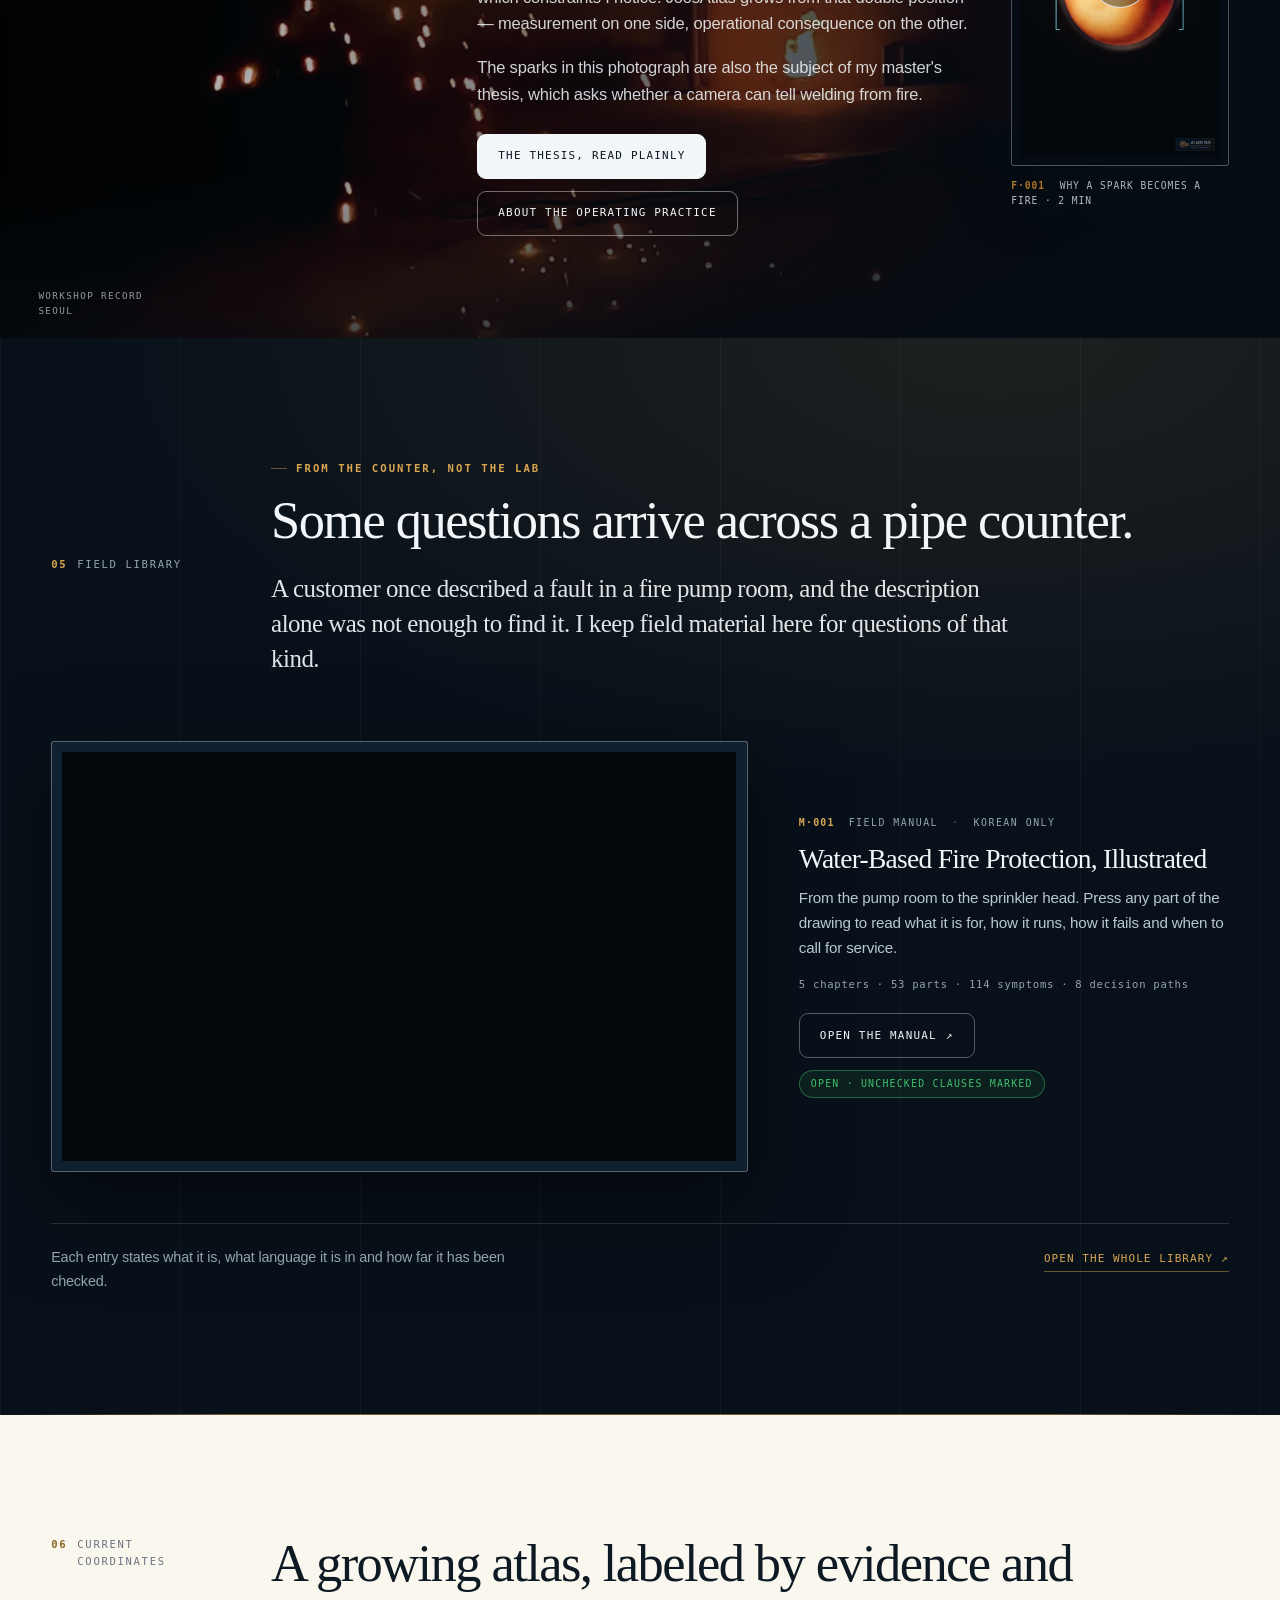
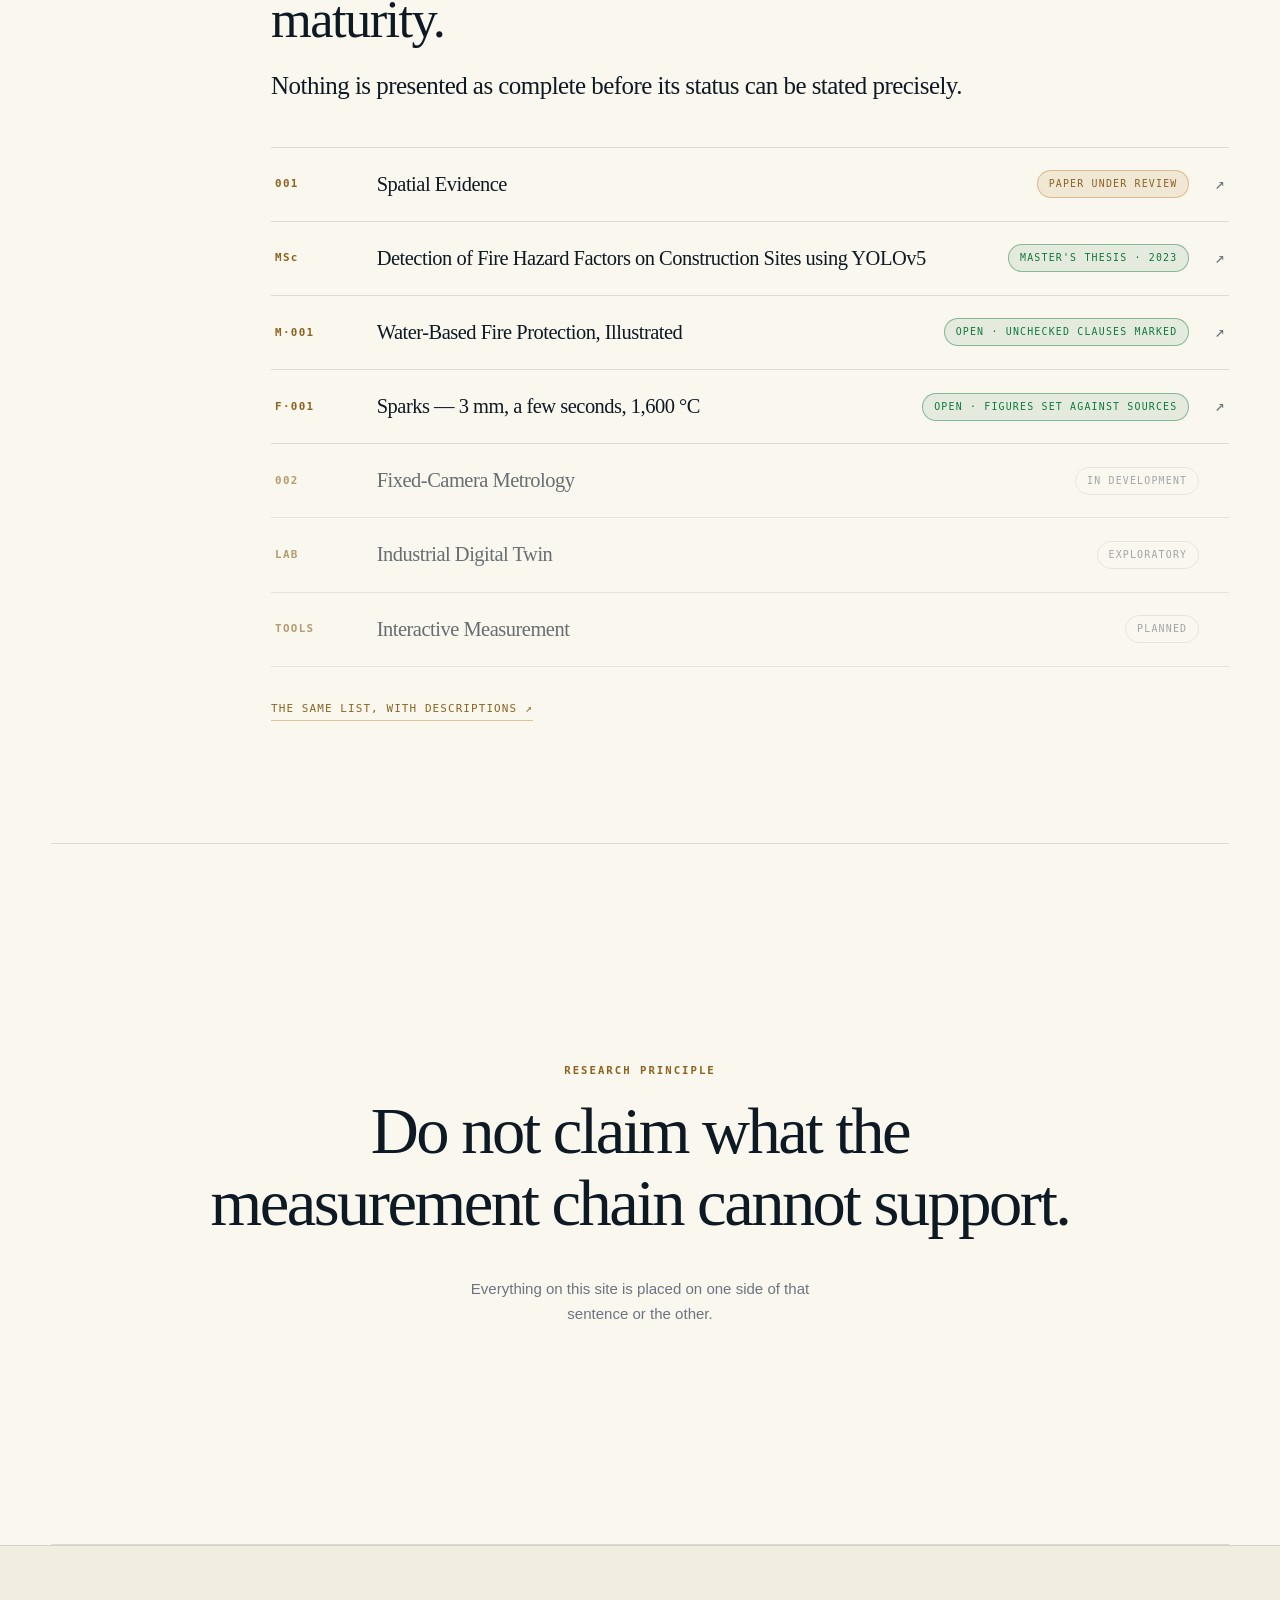
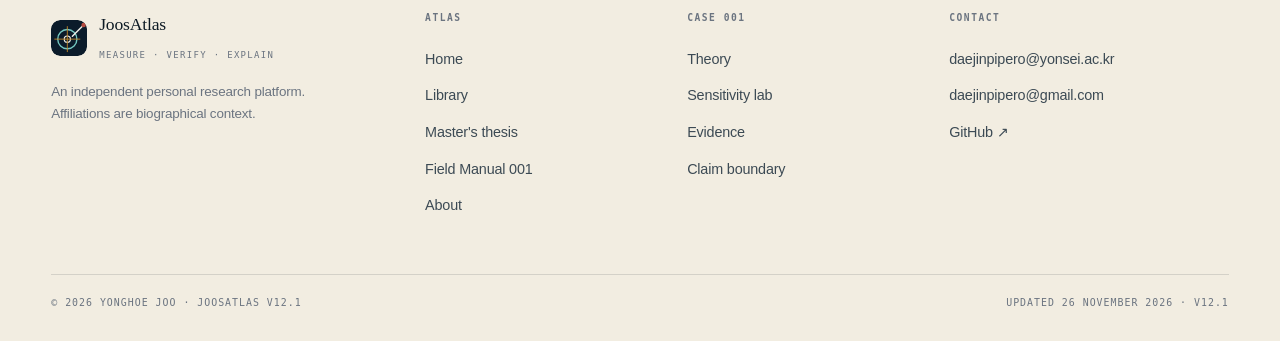
==== commit 5116b76e: "Add files via upload" ====
--- a/index.html
+++ b/index.html
@@ -17,7 +17,7 @@
 <meta name="twitter:card" content="summary_large_image" />
 <link rel="icon" href="favicon.svg" type="image/svg+xml" />
 <link rel="manifest" href="site.webmanifest" />
-<link rel="stylesheet" href="joosatlas-v10.css?v=12.0.0" />
+<link rel="stylesheet" href="joosatlas-v10.css?v=12.1.0" />
 <script>(()=>{try{const t=localStorage.getItem('joosatlas-theme');if(t==='light'||t==='dark')document.documentElement.setAttribute('data-theme',t);const l=localStorage.getItem('joosatlas-lang');if(l==='ko'||l==='en')document.documentElement.setAttribute('lang',l);}catch(e){}})();</script>
 <script type="application/ld+json">
 {"@context":"https://schema.org","@type":"ProfilePage",
@@ -248,20 +248,35 @@
   </section>
 
   <!-- ============ OPERATOR ============ -->
-  <section class="cinema cinema-right" data-tone="dark" style="--focus:32% 20%;--stack-ratio:16/11">
+  <section id="sparks" class="cinema cinema-right cinema-film" data-tone="dark" style="--focus:26% 20%;--stack-ratio:16/11">
     <div class="cinema-media" data-portrait="welding"><img src="assets/images/welding-wide.webp" srcset="assets/images/welding-wide-800.webp 800w, assets/images/welding-wide-1400.webp 1400w, assets/images/welding-wide.webp 1800w" sizes="100vw" alt="Yonghoe JOO welding in an industrial workshop." loading="lazy" /></div>
     <div class="cinema-veil"></div>
     <div class="frame cinema-body rv">
+     <div class="cinema-text">
       <p class="eyebrow">Personal field record</p>
       <h2 class="d2">I am also the person doing the work.</h2>
       <p style="margin-top:20px">That is me, in the workshop I also manage. I include it because it explains something about the work: handling the material changes which constraints I notice. JoosAtlas grows from that double position — measurement on one side, operational consequence on the other.</p>
-      <p style="margin-top:26px"><a class="btn btn-line" href="about.html#operator">About the operating practice</a></p>
+      <p class="no-i18n" style="margin-top:16px" data-ko="이 사진 속의 불티는 제 석사논문의 주제이기도 합니다. 카메라가 용접과 화재를 구분할 수 있는가를 물었습니다.">The sparks in this photograph are also the subject of my master's thesis, which asks whether a camera can tell welding from fire.</p>
+      <p class="hero-cta no-i18n" style="margin-top:26px">
+        <a class="btn btn-solid" href="thesis-2023.html"><span data-ko="석사논문, 풀어서 읽기">The thesis, read plainly</span></a>
+        <a class="btn btn-line" href="about.html#operator"><span data-ko="현장 실무에 대하여">About the operating practice</span></a>
+      </p>
+     </div>
+     <!-- the film sits in the welding scene; nothing is fetched until it is played -->
+     <figure class="cinema-plate no-i18n" data-film="film-001">
+       <div class="plate-mat"><div class="plate-media">
+         <video controls playsinline preload="none" poster="media/film-001/poster.jpg" data-duration="2:03" aria-label="Sparks — film, 2 min 03 s" data-label-ko="불티 — 영상, 2분 3초">
+           <source src="media/film-001/film-001.mp4" type="video/mp4" />
+         </video>
+       </div></div>
+       <figcaption><b>F·001</b> <span data-ko="불티가 왜 화재가 되는가 · 2분">Why a spark becomes a fire · 2 min</span></figcaption>
+     </figure>
     </div>
     <div class="cinema-cap"><span>Workshop record</span><span>Seoul</span></div>
   </section>
 
   <!-- ============ 05 FIELD LIBRARY ============
-       The two plates are drawn from joosatlas-library.js (entries with home:true).
+       The plate is drawn from joosatlas-library.js (entries with home:true).
        To hang something else here, edit that file — not this section. -->
   <section id="library" class="sec vault tone-dark" data-tone="dark">
     <div class="frame rail-grid">
@@ -276,7 +291,6 @@
       <div class="plates no-i18n rv" data-lib="plates">
         <noscript>
           <p><a class="link-arrow" href="manual-001/">Field manual M·001 — Water-Based Fire Protection, Illustrated ↗</a></p>
-          <p><a class="link-arrow" href="film-001.html">Film F·001 — Sparks ↗</a></p>
         </noscript>
       </div>
       <div class="plates-more no-i18n">
@@ -296,8 +310,9 @@
         <!-- rows are drawn from joosatlas-library.js; the static rows below are the no-script fallback -->
         <div class="index-list no-i18n" data-lib="index">
           <a href="case-001.html"><span>001</span><strong>Spatial Evidence</strong><em>Paper under review</em><b>↗</b></a>
+          <a href="thesis-2023.html"><span>MSc</span><strong>Detection of Fire Hazard Factors on Construction Sites using YOLOv5</strong><em>Master's thesis · 2023</em><b>↗</b></a>
           <a href="manual-001/"><span>M·001</span><strong>Water-Based Fire Protection, Illustrated</strong><em>Open</em><b>↗</b></a>
-          <a href="film-001.html"><span>F·001</span><strong>Sparks — 3 mm, a few seconds, 1,600 °C</strong><em>Open</em><b>↗</b></a>
+          <a href="thesis-2023.html#film"><span>F·001</span><strong>Sparks — 3 mm, a few seconds, 1,600 °C</strong><em>Open</em><b>↗</b></a>
           <div><span>002</span><strong>Fixed-Camera Metrology</strong><em>In development</em><b></b></div>
           <div><span>LAB</span><strong>Industrial Digital Twin</strong><em>Exploratory</em><b></b></div>
           <div><span>TOOLS</span><strong>Interactive Measurement</strong><em>Planned</em><b></b></div>
@@ -330,7 +345,7 @@
       </div>
       <div>
         <h4>Atlas</h4>
-        <ul><li><a href="index.html">Home</a></li><li><a href="library.html">Library</a></li><li><a href="manual-001/">Field Manual 001</a></li><li><a href="film-001.html">Film 001</a></li><li><a href="about.html">About</a></li></ul>
+        <ul><li><a href="index.html">Home</a></li><li><a href="library.html">Library</a></li><li><a href="thesis-2023.html">Master's thesis</a></li><li><a href="manual-001/">Field Manual 001</a></li><li><a href="about.html">About</a></li></ul>
       </div>
       <div>
         <h4>Case 001</h4>
@@ -346,8 +361,8 @@
       </div>
     </div>
     <div class="ftr-base">
-      <span>© <span data-year>2026</span> Yonghoe JOO · JoosAtlas v12.0</span>
-      <span>Updated <time data-updated datetime="2026-11-26">26 November 2026</time> · v12.0</span>
+      <span>© <span data-year>2026</span> Yonghoe JOO · JoosAtlas v12.1</span>
+      <span>Updated <time data-updated datetime="2026-11-26">26 November 2026</time> · v12.1</span>
     </div>
   </div>
 </footer>
@@ -366,8 +381,8 @@
   </div>
 </div>
 
-<script src="joosatlas-i18n.js?v=12.0.0"></script>
-<script src="joosatlas-library.js?v=12.0.0"></script>
-<script src="joosatlas-v10.js?v=12.0.0"></script>
+<script src="joosatlas-i18n.js?v=12.1.0"></script>
+<script src="joosatlas-library.js?v=12.1.0"></script>
+<script src="joosatlas-v10.js?v=12.1.0"></script>
 </body>
 </html>
--- a/joosatlas-v10.css
+++ b/joosatlas-v10.css
@@ -1192,3 +1192,99 @@
   .vault{background:#fff;color:#000}
   .vault::before,.vault::after,.play,.shelf-tools{display:none}
 }
+
+/* ============================================================
+   23. THESIS · FILM IN THE WELDING SCENE   (v12.1)
+   ============================================================ */
+
+/* the film hangs inside the welding photograph: photo | text | 9:16 plate */
+.cinema-film .cinema-body{display:grid;grid-template-columns:minmax(0,1fr) minmax(0,54ch) clamp(190px,17vw,248px);gap:clamp(22px,3vw,46px);align-items:center;max-width:none;padding-left:0}
+.cinema-film .cinema-text{grid-column:2;min-width:0}
+.cinema-plate{grid-column:3;margin:0}
+.cinema-plate .plate-mat{display:block;padding:8px;background:rgba(6,14,21,.62);border-color:rgba(242,246,248,.3);backdrop-filter:blur(6px)}
+.cinema-plate .plate-media{aspect-ratio:9/16}
+.cinema-plate .play i{width:58px;height:58px}
+.cinema-plate .play i::before{border-left-width:13px;border-block-width:9px;margin-left:4px}
+.cinema-plate figcaption{margin-top:12px;font-family:var(--mono);font-size:.6rem;letter-spacing:.1em;text-transform:uppercase;color:rgba(242,246,248,.8);line-height:1.6}
+.cinema-plate figcaption b{color:var(--accent-bright);margin-right:8px}
+.cinema-text .hero-cta{gap:12px 14px}
+
+/* one plate alone: drawing left, caption right */
+.plates.is-single{grid-template-columns:minmax(0,1.62fr) minmax(0,1fr);column-gap:clamp(26px,4vw,64px);align-items:center}
+.plates.is-single .plate-mat{grid-row:1;grid-column:1}
+.plates.is-single .plate-cap{grid-row:1;grid-column:2;padding-top:0}
+
+/* thesis page */
+.thesis-hero .d1{font-size:clamp(2.5rem,5.2vw,4.6rem);max-width:15ch}
+.prose{max-width:68ch}
+.prose p{margin-top:1.05em;color:var(--ink-2)}
+.prose p:first-child{margin-top:0}
+.prose p.lede{color:var(--ink)}
+.sub-h{font-family:var(--mono);font-size:.66rem;letter-spacing:.16em;text-transform:uppercase;color:var(--accent);margin:clamp(34px,4vw,52px) 0 14px}
+.stat-row{display:grid;grid-template-columns:repeat(3,minmax(0,1fr));border-top:1px solid var(--rule-2);border-bottom:1px solid var(--rule);margin-top:clamp(26px,3vw,40px)}
+.stat-row>div{padding:24px 24px 26px;border-left:1px solid var(--rule)}
+.stat-row>div:first-child{border-left:0;padding-left:0}
+.stat-row b{display:block;font-family:var(--display);font-weight:400;font-size:clamp(2.5rem,4.8vw,4rem);line-height:1;letter-spacing:-.04em}
+.stat-row b small{font-size:.4em;letter-spacing:0;margin-left:.12em;color:var(--ink-3)}
+.stat-row span{display:block;margin-top:12px;font-size:.9rem;color:var(--ink-2);max-width:30ch}
+.pair{display:grid;grid-template-columns:repeat(2,minmax(0,1fr));gap:clamp(22px,3.4vw,54px);margin-top:clamp(26px,3vw,40px)}
+.mark-list{list-style:none;margin:0;padding:0;border-top:1px solid var(--rule)}
+.mark-list li{display:grid;grid-template-columns:22px minmax(0,1fr);gap:8px;padding:12px 0;border-bottom:1px solid var(--rule);font-size:.93rem;color:var(--ink-2)}
+.mark-list li::before{content:"×";font-family:var(--mono);color:var(--ink-3)}
+.mark-list.is-yes li::before{content:"✓";color:var(--good)}
+.formula{margin:22px 0 0;padding:20px 24px;border:1px solid var(--rule);border-radius:4px;background:var(--surface);font-family:var(--display);font-size:clamp(1.12rem,1.7vw,1.42rem);letter-spacing:-.01em;overflow-x:auto;white-space:nowrap}
+.formula i{font-style:italic}
+.pull{margin:clamp(30px,3.6vw,48px) 0 0;padding:4px 0 4px 24px;border-left:2px solid var(--accent-bright);font-family:var(--display);font-size:clamp(1.22rem,1.9vw,1.6rem);line-height:1.4;letter-spacing:-.02em;max-width:34em}
+.year-chart{width:100%;height:auto;display:block;max-width:620px}
+.year-chart .yc-bar{fill:var(--accent-bright)}
+.year-chart .yc-val{fill:var(--ink);font:500 15px var(--sans);font-variant-numeric:tabular-nums}
+.year-chart .yc-lab{fill:var(--ink-3);font:11px var(--mono);letter-spacing:.08em}
+.year-chart .yc-axis{stroke:var(--rule-2);stroke-width:1}
+.chart-pad{padding:14px clamp(18px,2vw,26px) 22px}
+.chart-src{padding:12px clamp(18px,2vw,26px) 16px;border-top:1px solid var(--rule);font-size:.8rem;color:var(--ink-3)}
+.table-scroll{overflow-x:auto;-webkit-overflow-scrolling:touch}
+.model-table{width:100%;min-width:640px;border-collapse:collapse;font-size:.86rem}
+.model-table th,.model-table td{padding:11px clamp(12px,1.6vw,22px);border-top:1px solid var(--rule);text-align:left;vertical-align:middle;font-variant-numeric:tabular-nums}
+.model-table thead th{font-family:var(--mono);font-size:.6rem;letter-spacing:.12em;text-transform:uppercase;color:var(--ink-3);font-weight:600;border-top:0}
+.model-table td.num,.model-table th.num{text-align:right;white-space:nowrap}
+.model-table td:first-child{font-weight:600;white-space:nowrap}
+.model-table tr.is-key td{background:var(--accent-wash)}
+.mbar{display:grid;grid-template-columns:minmax(70px,1fr) 3.4em;gap:10px;align-items:center}
+.mbar u{display:block;height:8px;background:var(--rule);border-radius:0 4px 4px 0;text-decoration:none}
+.mbar u i{display:block;height:8px;border-radius:0 4px 4px 0;background:var(--accent-bright);width:calc(var(--v)*100%)}
+.limits{list-style:none;margin:clamp(26px,3vw,40px) 0 0;padding:0;border-top:1px solid var(--rule-2);counter-reset:lim}
+.limits li{display:grid;grid-template-columns:54px minmax(0,.9fr) minmax(0,1.3fr);gap:clamp(14px,2.4vw,38px);padding:22px 4px;border-bottom:1px solid var(--rule);counter-increment:lim;align-items:start}
+.limits li::before{content:counter(lim,decimal-leading-zero);font-family:var(--mono);font-size:.7rem;letter-spacing:.1em;color:var(--accent);padding-top:5px}
+.limits strong{font-family:var(--display);font-weight:400;font-size:clamp(1.08rem,1.45vw,1.26rem);line-height:1.34;letter-spacing:-.02em}
+.limits span{font-size:.92rem;color:var(--ink-2)}
+.cite-box{margin-top:clamp(26px,3vw,40px);padding:22px 26px;border:1px solid var(--rule-2);border-radius:4px;background:var(--surface);font-size:.95rem;max-width:74ch}
+.cite-box cite{font-style:italic}
+html[lang="ko"] .limits strong,html[lang="ko"] .pull{letter-spacing:-.018em;line-height:1.5;font-weight:600}
+html[lang="ko"] .pull{font-weight:500}
+html[lang="ko"] .thesis-hero .d1{font-size:clamp(2.1rem,4.3vw,3.7rem);max-width:10.5em}
+html[lang="ko"] .cinema-plate figcaption{letter-spacing:.04em}
+
+@media (max-width:1180px){
+  .cinema-film .cinema-body{grid-template-columns:minmax(0,.5fr) minmax(0,54ch) clamp(170px,19vw,220px)}
+}
+@media (max-width:900px){
+  .cinema-film .cinema-body{display:block}
+  .cinema-plate{margin-top:30px;max-width:260px}
+  .plates.is-single{display:block}
+  .plates.is-single .plate-cap{padding-top:clamp(18px,2vw,26px)}
+  .stat-row{grid-template-columns:1fr}
+  .stat-row>div{border-left:0;border-top:1px solid var(--rule);padding-left:0}
+  .stat-row>div:first-child{border-top:0}
+  .pair{grid-template-columns:1fr}
+  .limits li{grid-template-columns:40px minmax(0,1fr)}
+  .limits li span{grid-column:2}
+}
+@media (prefers-reduced-motion:reduce){.cinema-plate .play i{transition:none}}
+/* buttons on a photograph read light-on-dark whatever the theme (the old line button had no visible rule here) */
+.cinema .btn-solid{background:#f2f6f8;color:#0a1620;border-color:#f2f6f8}
+.cinema .btn-solid:hover{background:var(--accent-bright);border-color:var(--accent-bright)}
+.cinema .btn-line{border-color:rgba(242,246,248,.42);color:#f2f6f8}
+.cinema .btn-line:hover{background:rgba(242,246,248,.1);border-color:#f2f6f8}
+/* a scrolling table or formula must not widen the page: let grid children shrink below their content */
+.rail-grid>*{min-width:0}
+.chart-card{min-width:0}
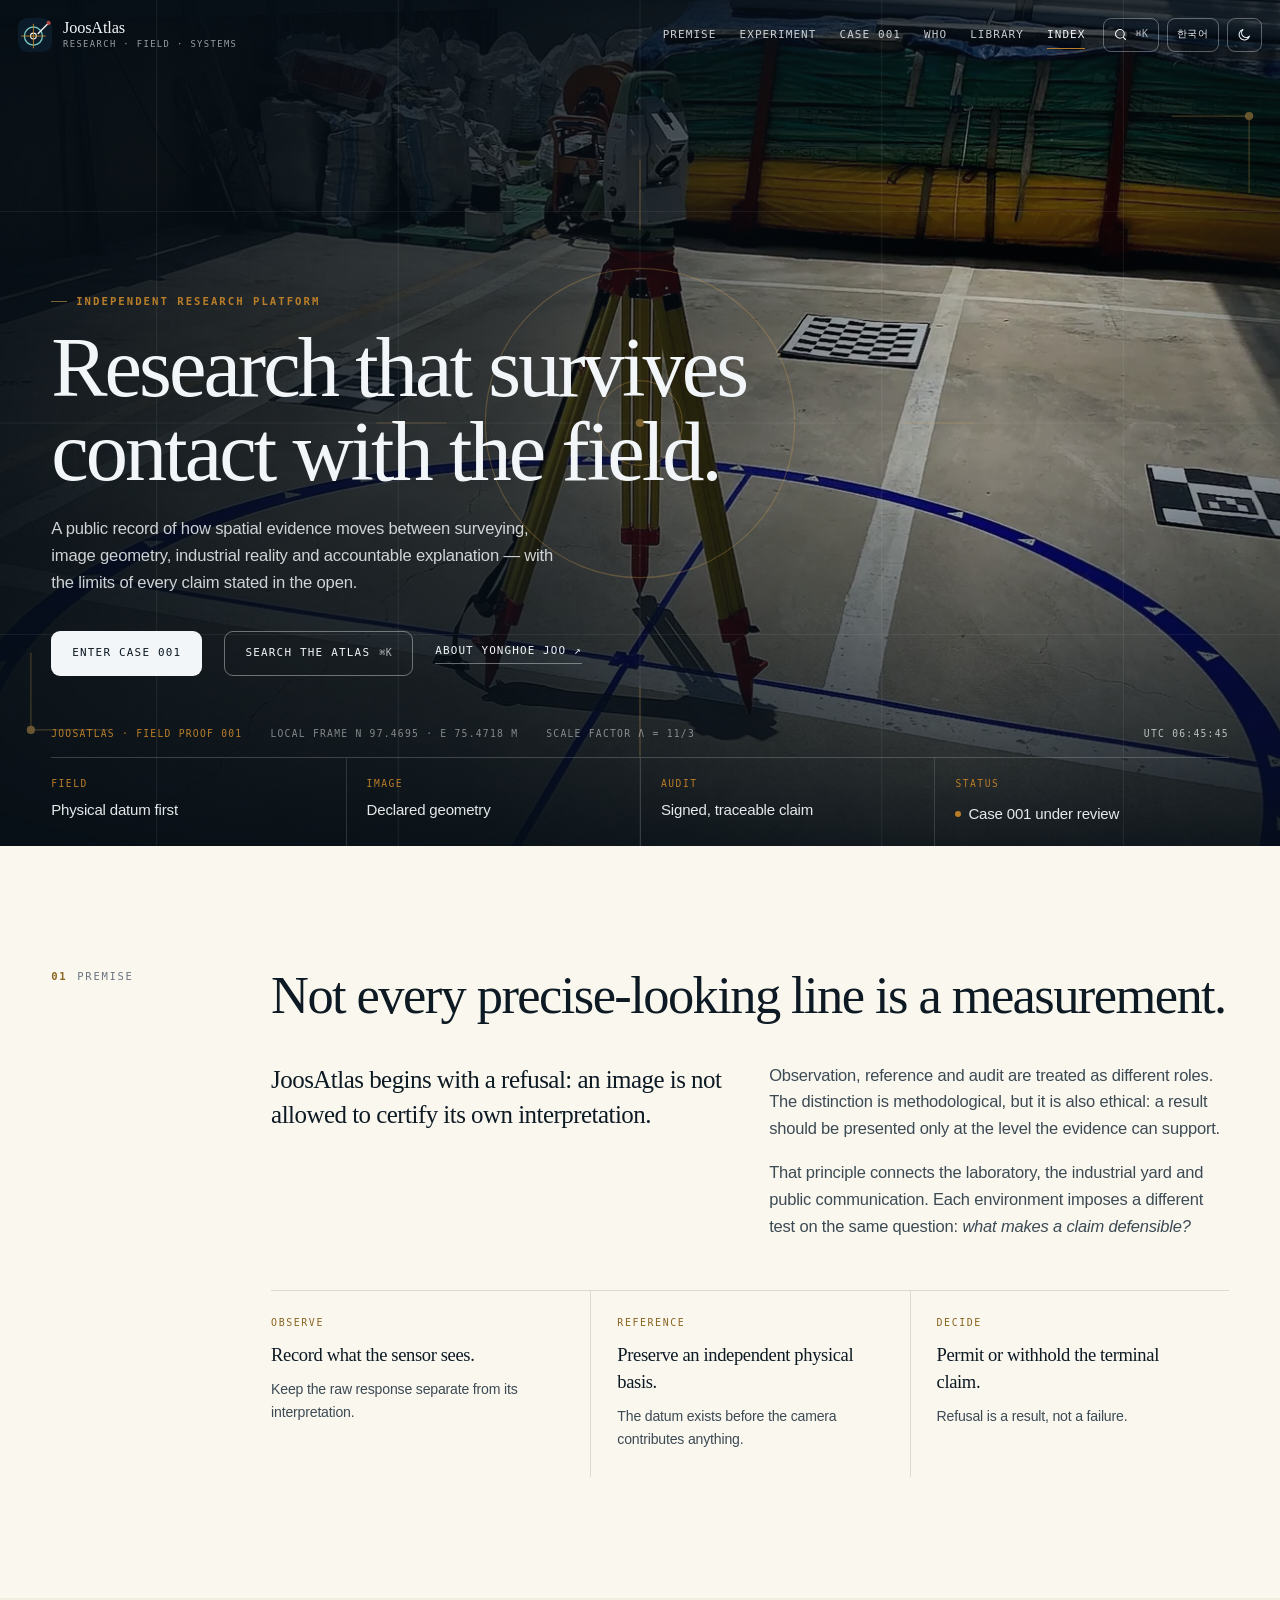
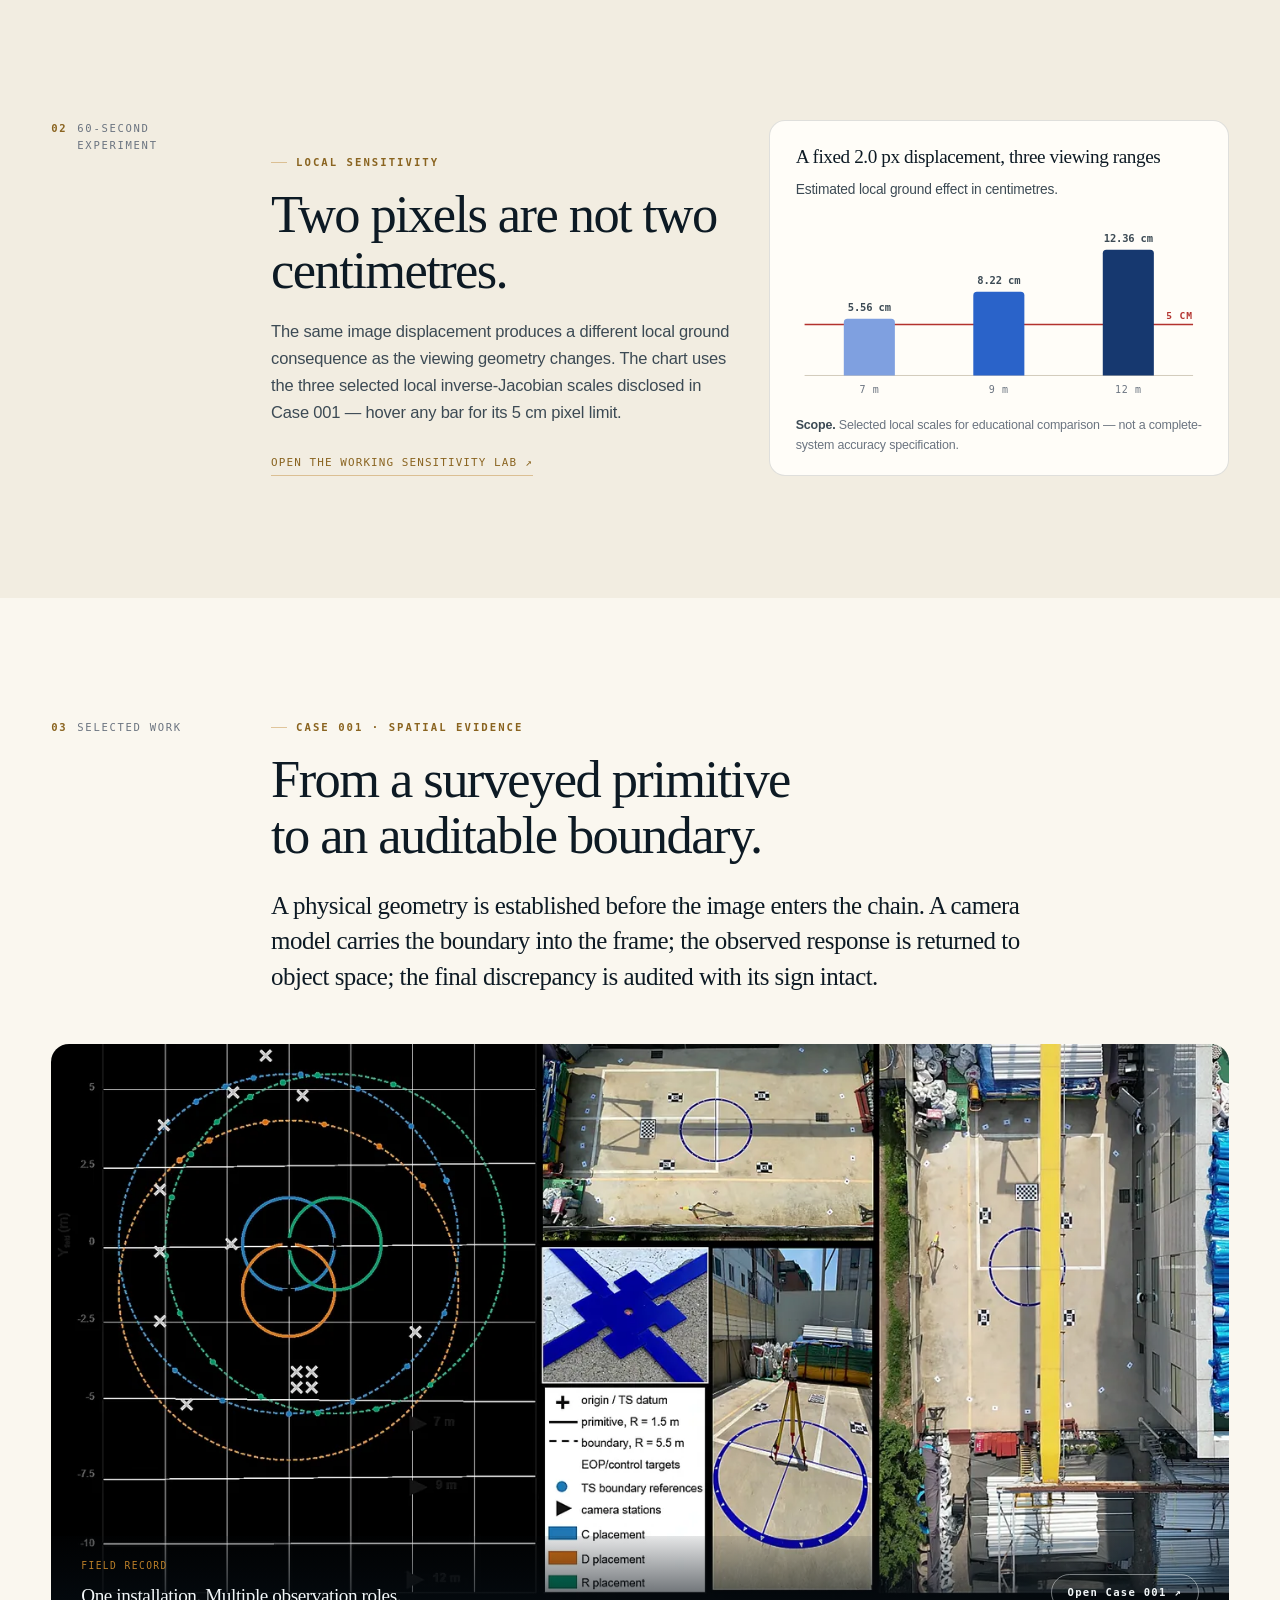
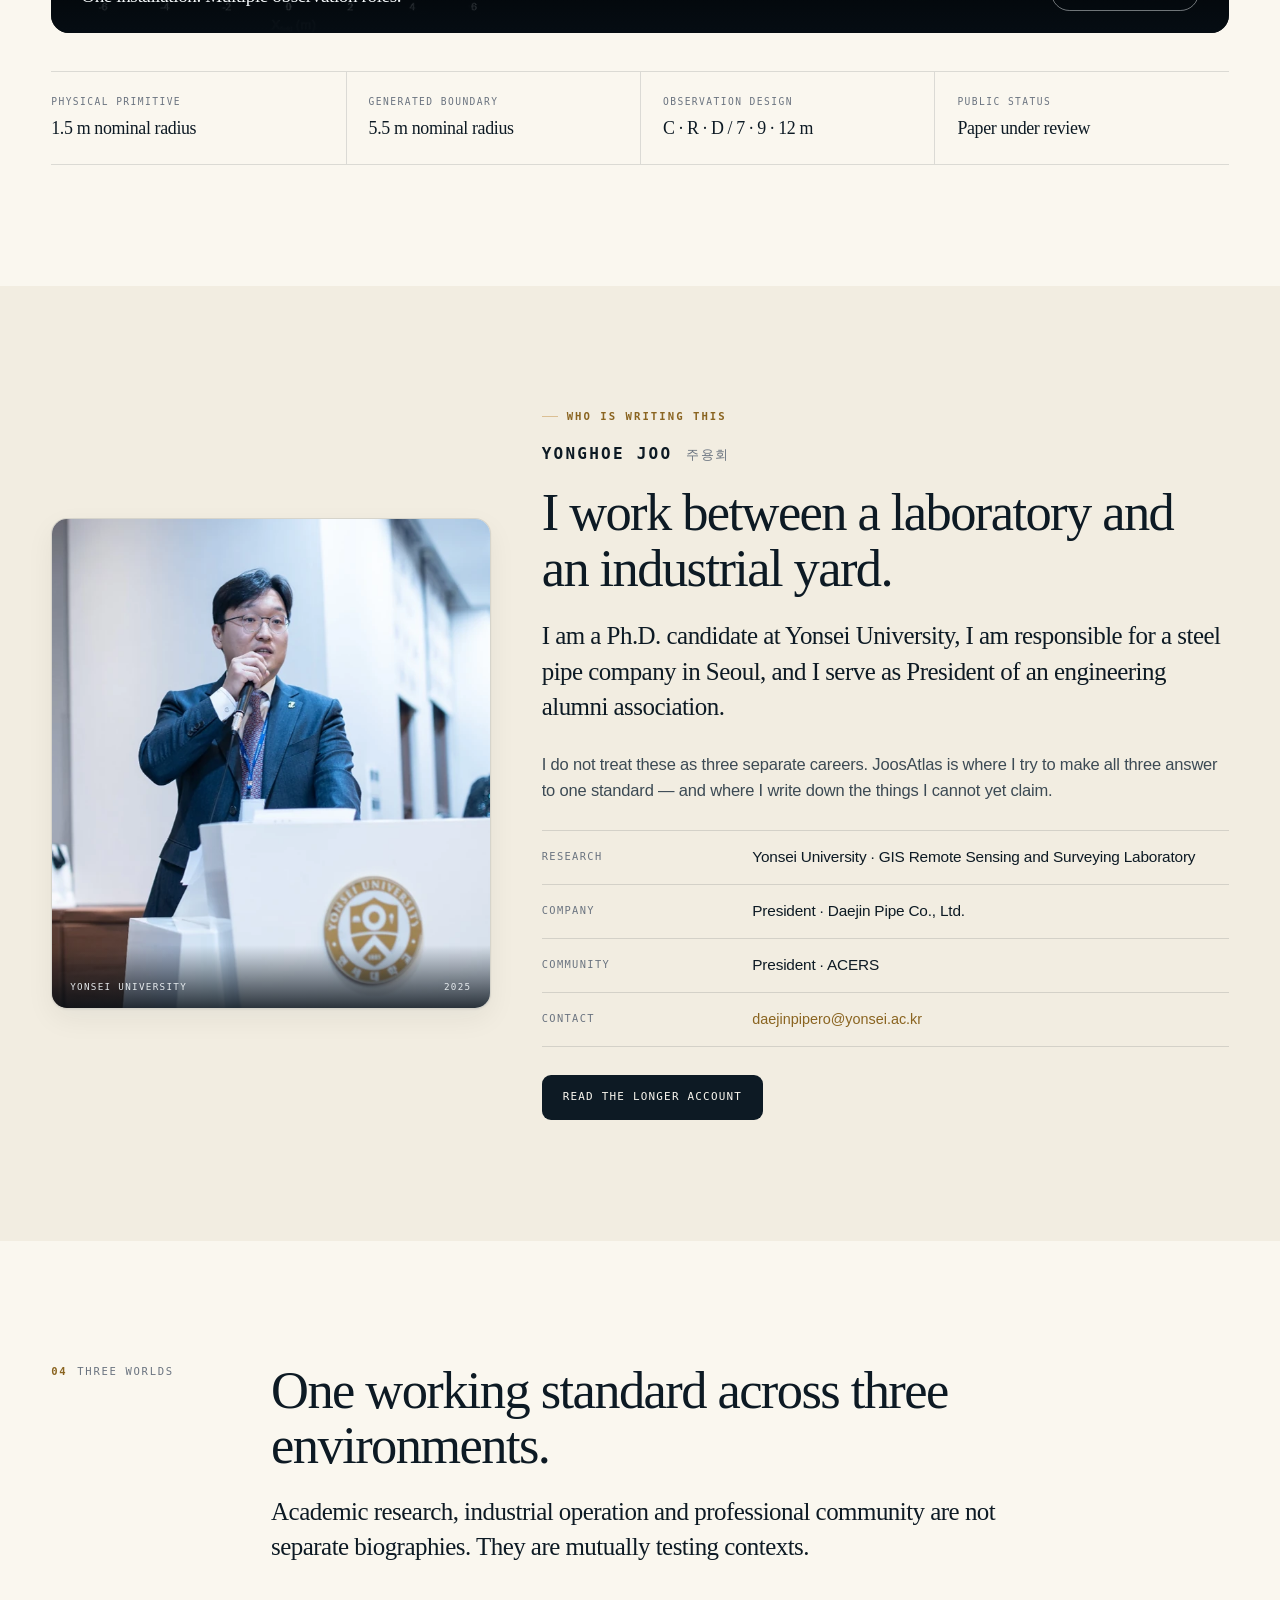
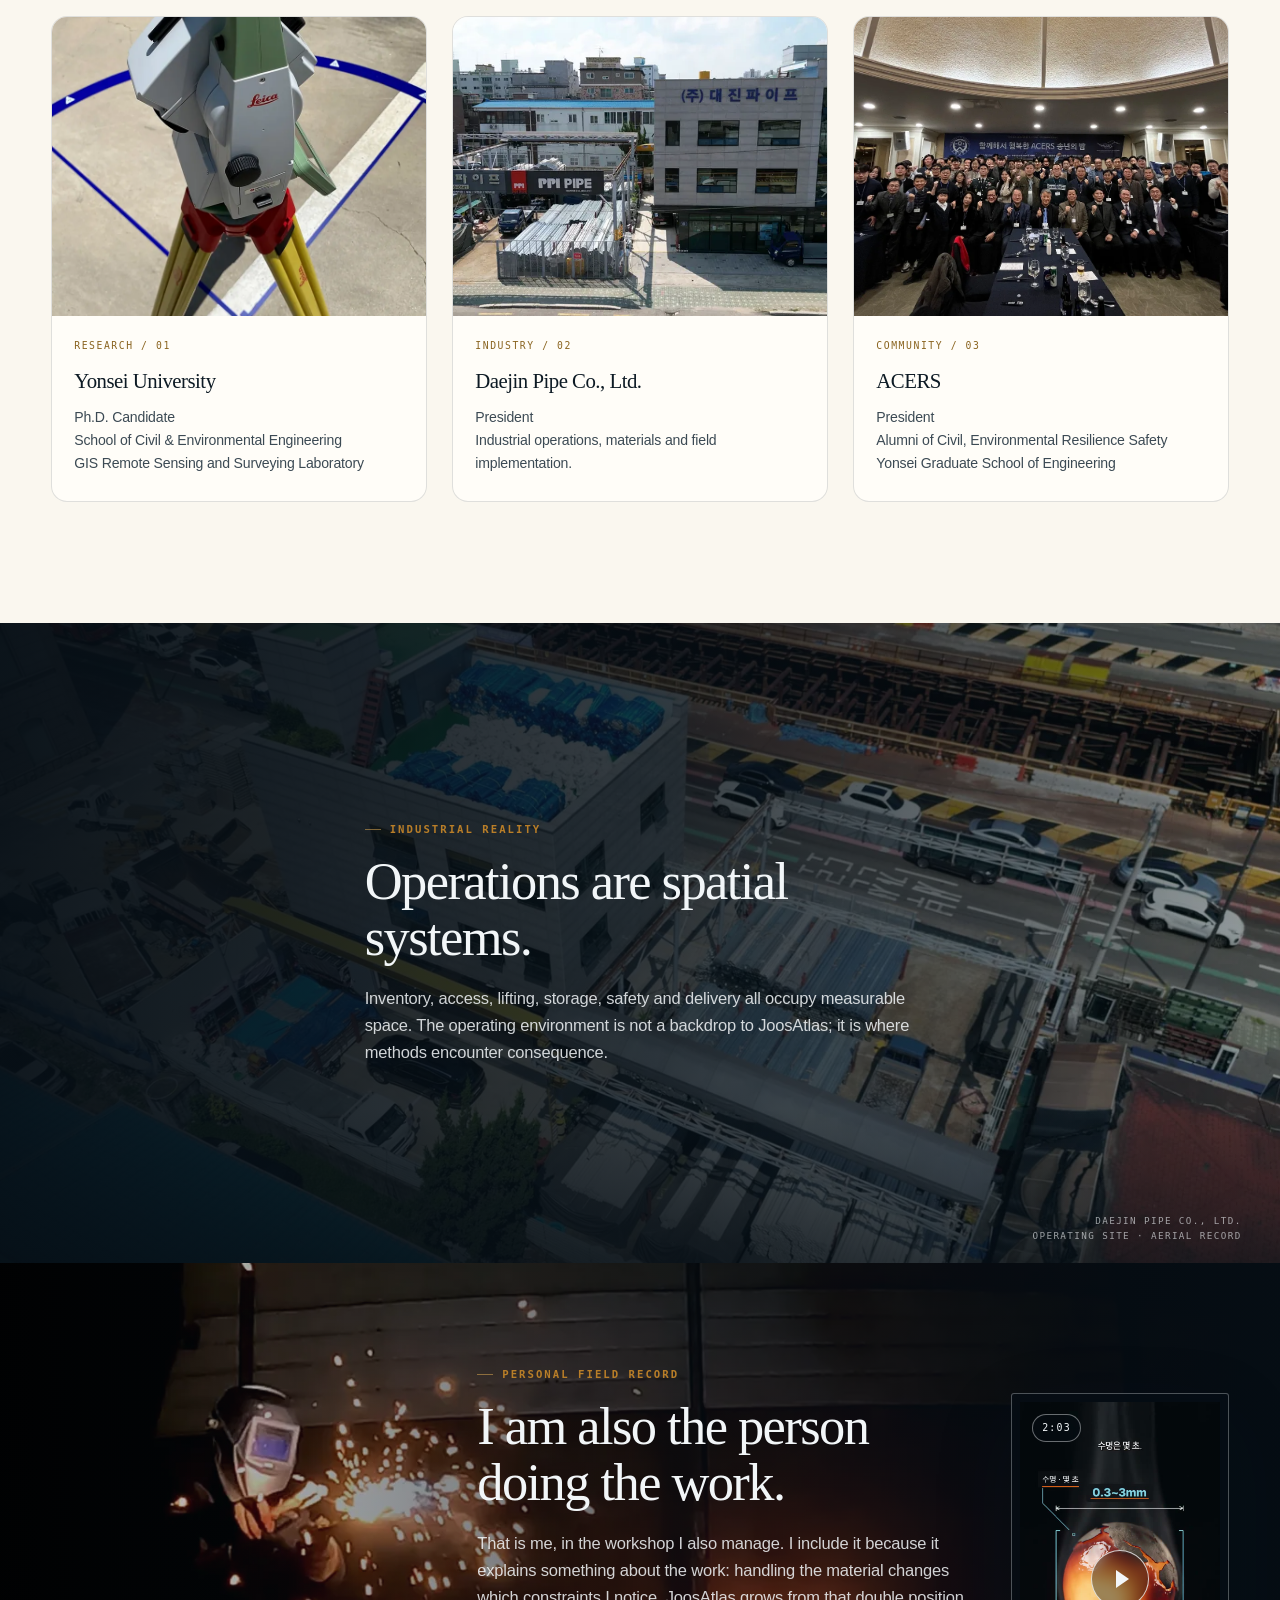
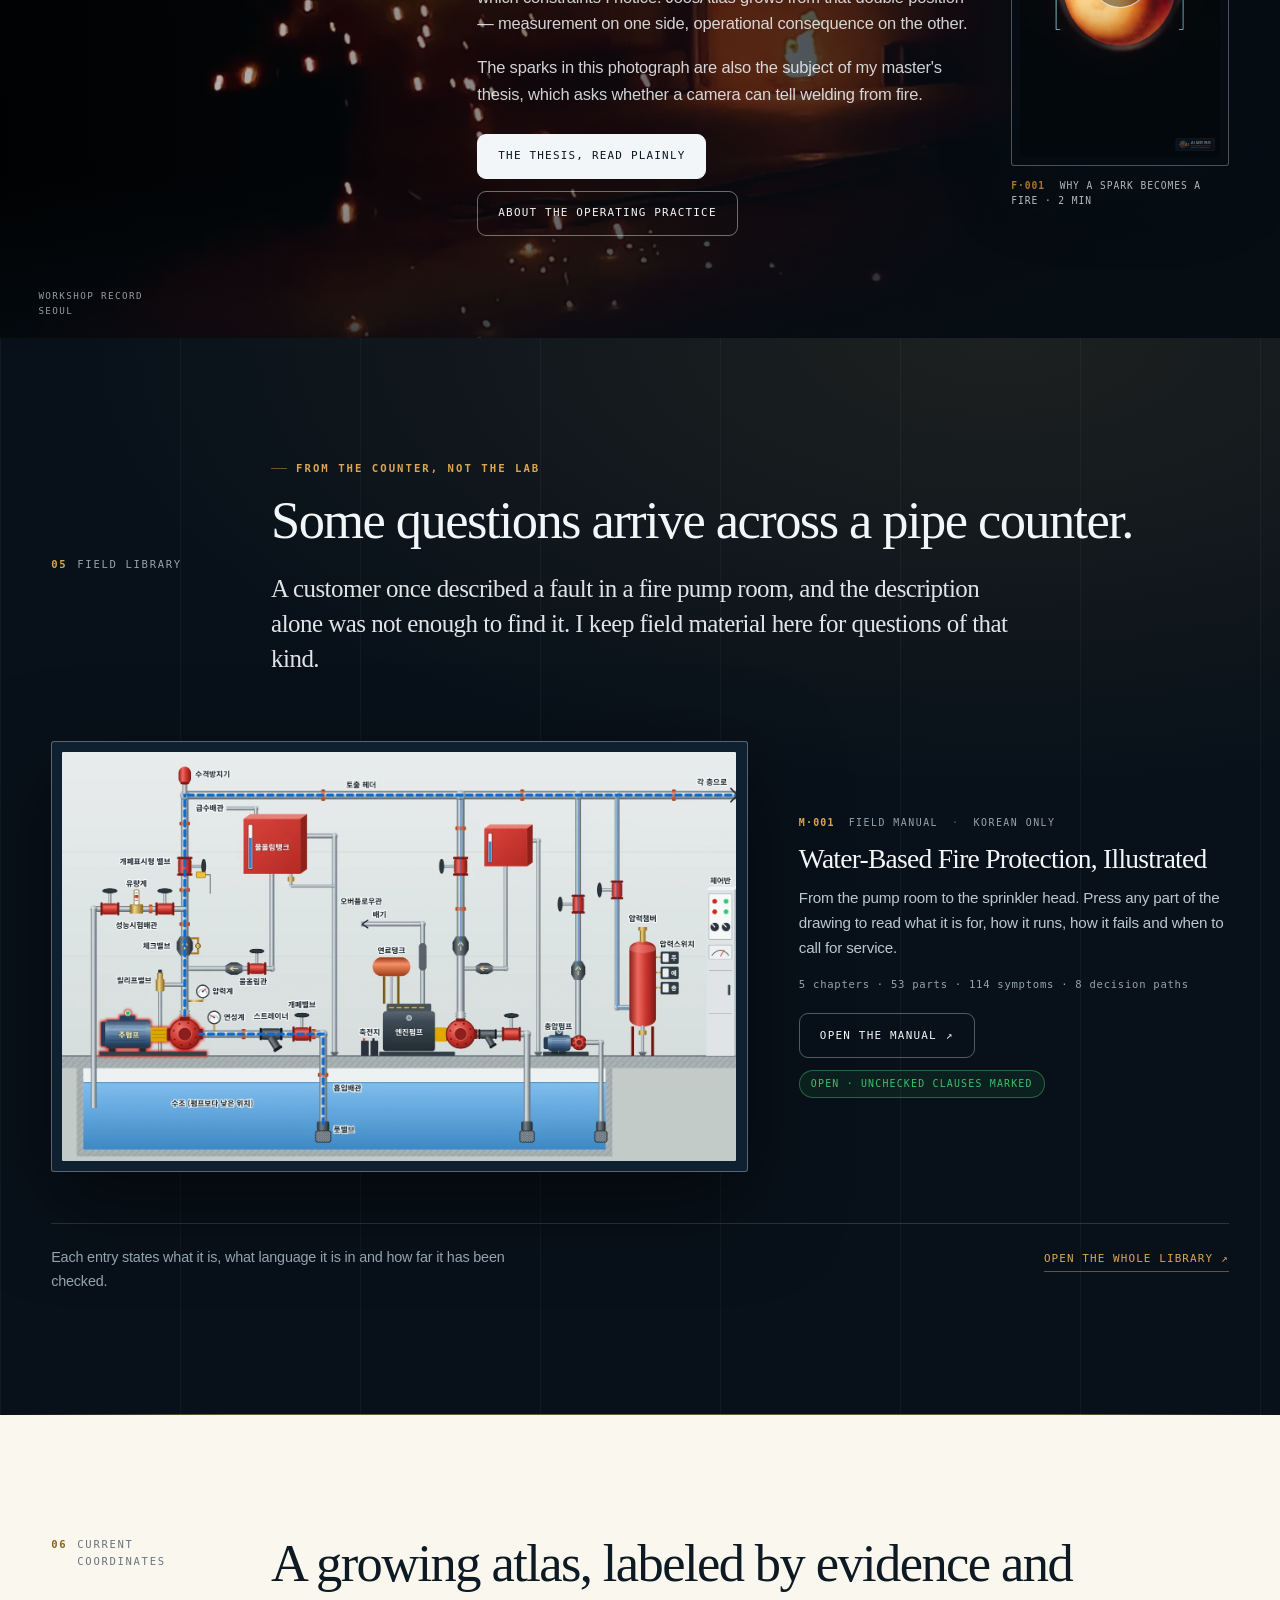
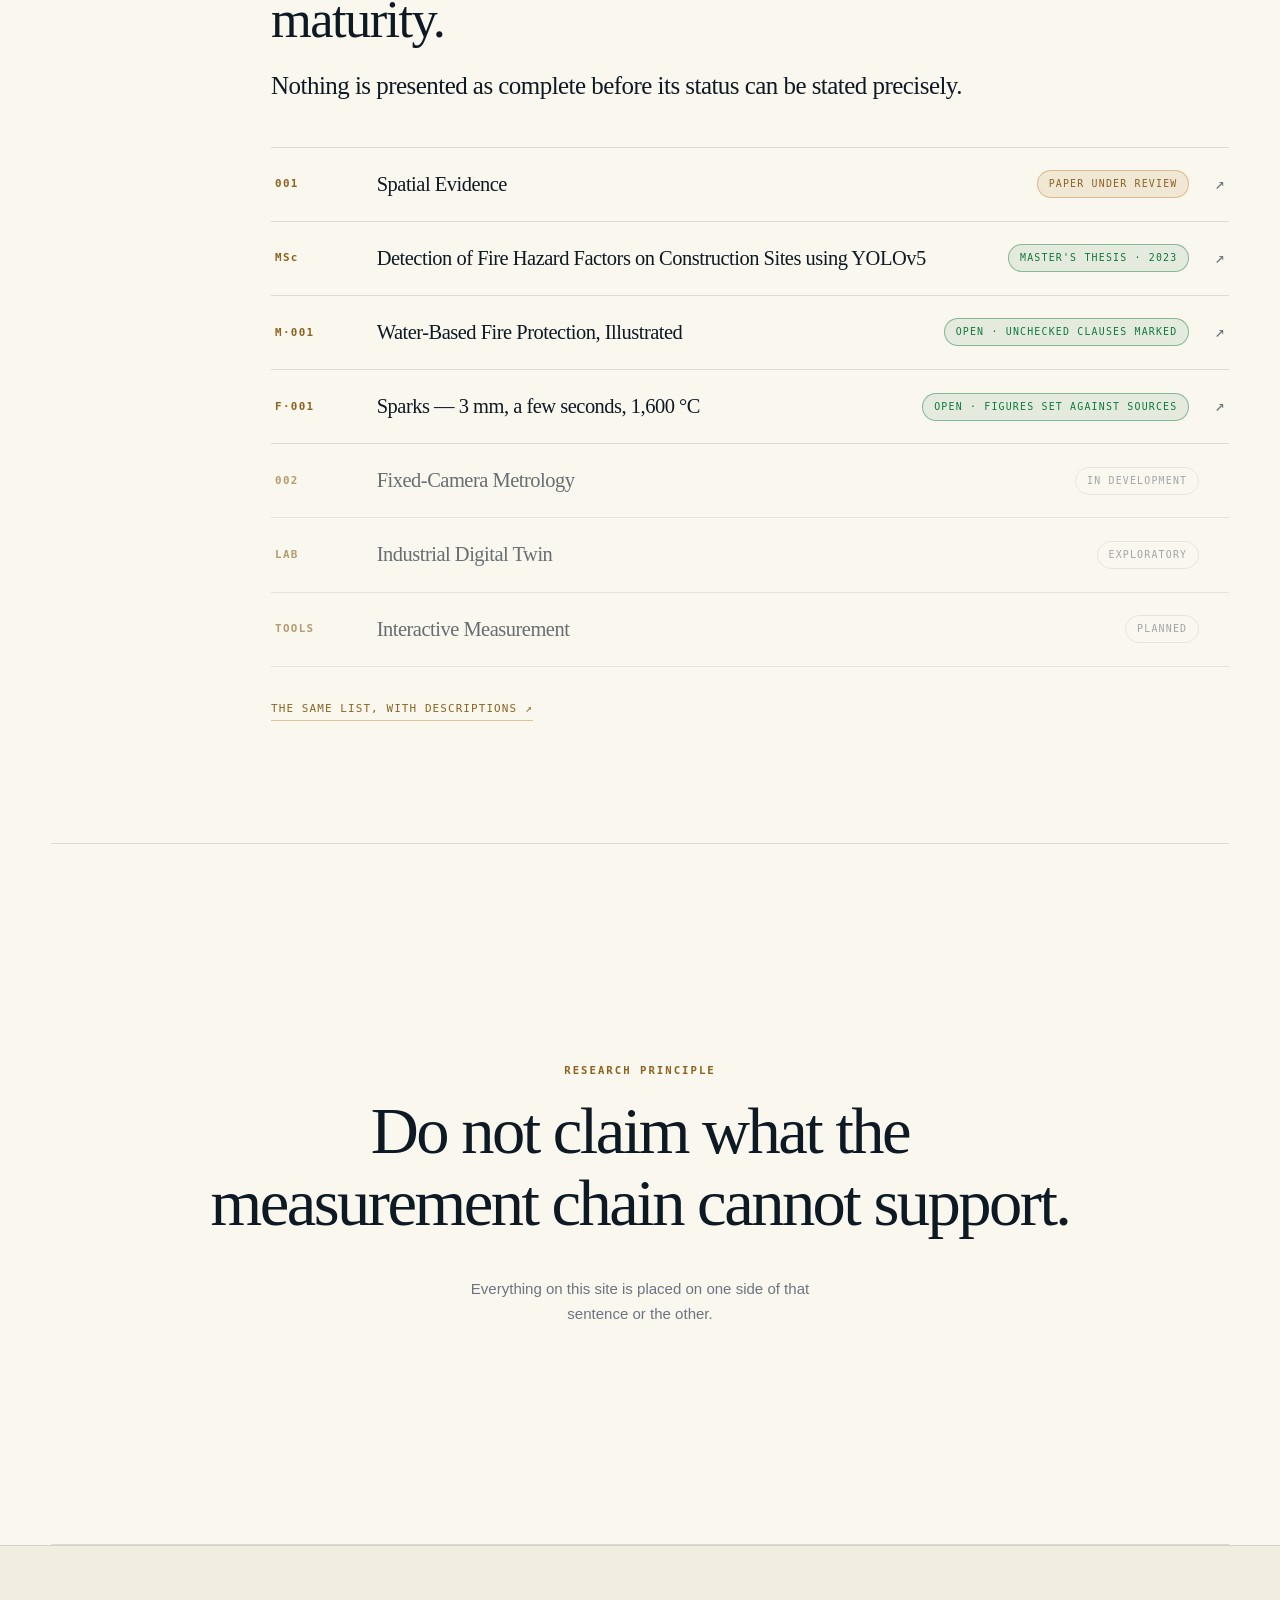
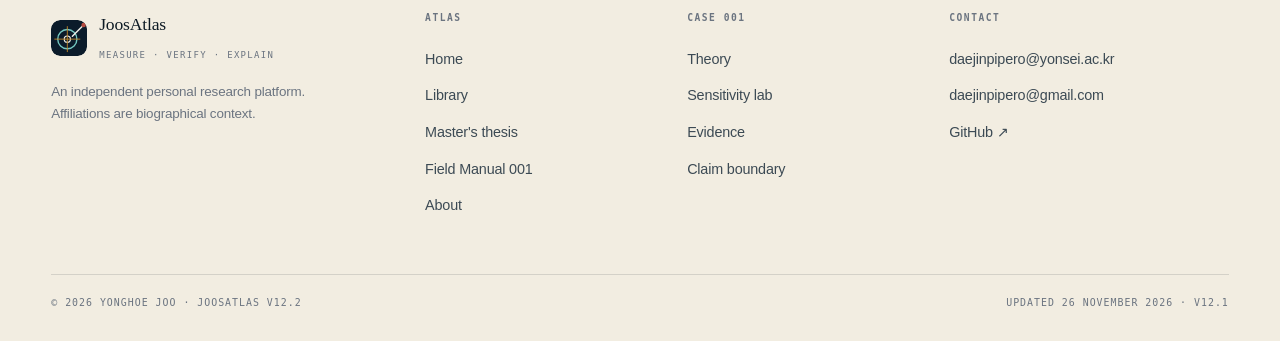
==== commit 943e173d: "Add files via upload" ====
--- a/index.html
+++ b/index.html
@@ -17,7 +17,7 @@
 <meta name="twitter:card" content="summary_large_image" />
 <link rel="icon" href="favicon.svg" type="image/svg+xml" />
 <link rel="manifest" href="site.webmanifest" />
-<link rel="stylesheet" href="joosatlas-v10.css?v=12.1.0" />
+<link rel="stylesheet" href="joosatlas-v10.css?v=12.2.0" />
 <script>(()=>{try{const t=localStorage.getItem('joosatlas-theme');if(t==='light'||t==='dark')document.documentElement.setAttribute('data-theme',t);const l=localStorage.getItem('joosatlas-lang');if(l==='ko'||l==='en')document.documentElement.setAttribute('lang',l);}catch(e){}})();</script>
 <script type="application/ld+json">
 {"@context":"https://schema.org","@type":"ProfilePage",
@@ -361,7 +361,7 @@
       </div>
     </div>
     <div class="ftr-base">
-      <span>© <span data-year>2026</span> Yonghoe JOO · JoosAtlas v12.1</span>
+      <span>© <span data-year>2026</span> Yonghoe JOO · JoosAtlas v12.2</span>
       <span>Updated <time data-updated datetime="2026-11-26">26 November 2026</time> · v12.1</span>
     </div>
   </div>
@@ -381,8 +381,8 @@
   </div>
 </div>
 
-<script src="joosatlas-i18n.js?v=12.1.0"></script>
-<script src="joosatlas-library.js?v=12.1.0"></script>
-<script src="joosatlas-v10.js?v=12.1.0"></script>
+<script src="joosatlas-i18n.js?v=12.2.0"></script>
+<script src="joosatlas-library.js?v=12.2.0"></script>
+<script src="joosatlas-v10.js?v=12.2.0"></script>
 </body>
 </html>
--- a/joosatlas-v10.css
+++ b/joosatlas-v10.css
@@ -1288,3 +1288,33 @@
 /* a scrolling table or formula must not widen the page: let grid children shrink below their content */
 .rail-grid>*{min-width:0}
 .chart-card{min-width:0}
+
+/* ---- thesis figures (v12.1.1) ---- */
+.t-fig{margin:clamp(28px,3.4vw,46px) 0 0;max-width:820px}
+.t-fig.is-wide{max-width:none}
+.t-fig .plate-mat{display:block;grid-row:auto;grid-column:auto;padding:clamp(6px,.7vw,10px);background:#fff;box-shadow:var(--shadow-1);transition:border-color .25s}
+.t-fig a.plate-mat:hover{border-color:var(--accent)}
+.t-fig img{display:block;width:100%;height:auto}
+.t-fig figcaption{margin-top:12px;font-size:.86rem;line-height:1.62;color:var(--ink-2);max-width:66ch}
+.t-fig figcaption b{font-family:var(--mono);font-size:.62rem;font-weight:600;letter-spacing:.12em;text-transform:uppercase;color:var(--accent);margin-right:10px;white-space:nowrap}
+.fig-pair{display:grid;grid-template-columns:repeat(2,minmax(0,1fr));gap:clamp(18px,2.6vw,40px);align-items:start}
+.fig-pair .t-fig{max-width:none}
+html[lang="ko"] .t-fig figcaption b{letter-spacing:.06em}
+@media (max-width:900px){.fig-pair{grid-template-columns:minmax(0,1fr)}}
+
+
+/* ---- Case 001: revised frame (v12.2) ---- */
+.terms{border-top:1px solid var(--rule-2)}
+.terms>div{display:grid;grid-template-columns:minmax(0,.7fr) minmax(0,1fr) minmax(0,1.5fr);gap:clamp(14px,2.4vw,38px);align-items:baseline;padding:18px 4px;border-bottom:1px solid var(--rule)}
+.terms .terms-head{padding-block:12px;font-family:var(--mono);font-size:.6rem;letter-spacing:.14em;text-transform:uppercase;color:var(--ink-3)}
+.terms .t-old{font-family:var(--mono);font-size:.74rem;color:var(--ink-3)}
+.terms strong{font-family:var(--display);font-weight:400;font-size:clamp(1.04rem,1.4vw,1.22rem);line-height:1.32;letter-spacing:-.02em}
+.terms p{margin:0;font-size:.91rem;color:var(--ink-2)}
+.stamp{margin:10px 0 0;font-family:var(--mono);font-size:.66rem;letter-spacing:.06em;line-height:1.7;color:var(--ink-3);max-width:70ch}
+html[lang="ko"] .terms strong{letter-spacing:-.018em;line-height:1.46;font-weight:600}
+html[lang="ko"] .terms .terms-head,html[lang="ko"] .stamp{letter-spacing:.04em}
+@media (max-width:900px){
+  .terms>div{grid-template-columns:minmax(0,1fr);gap:6px}
+  .terms .terms-head{display:none}
+  .terms .t-old::before{content:"← ";opacity:.7}
+}
